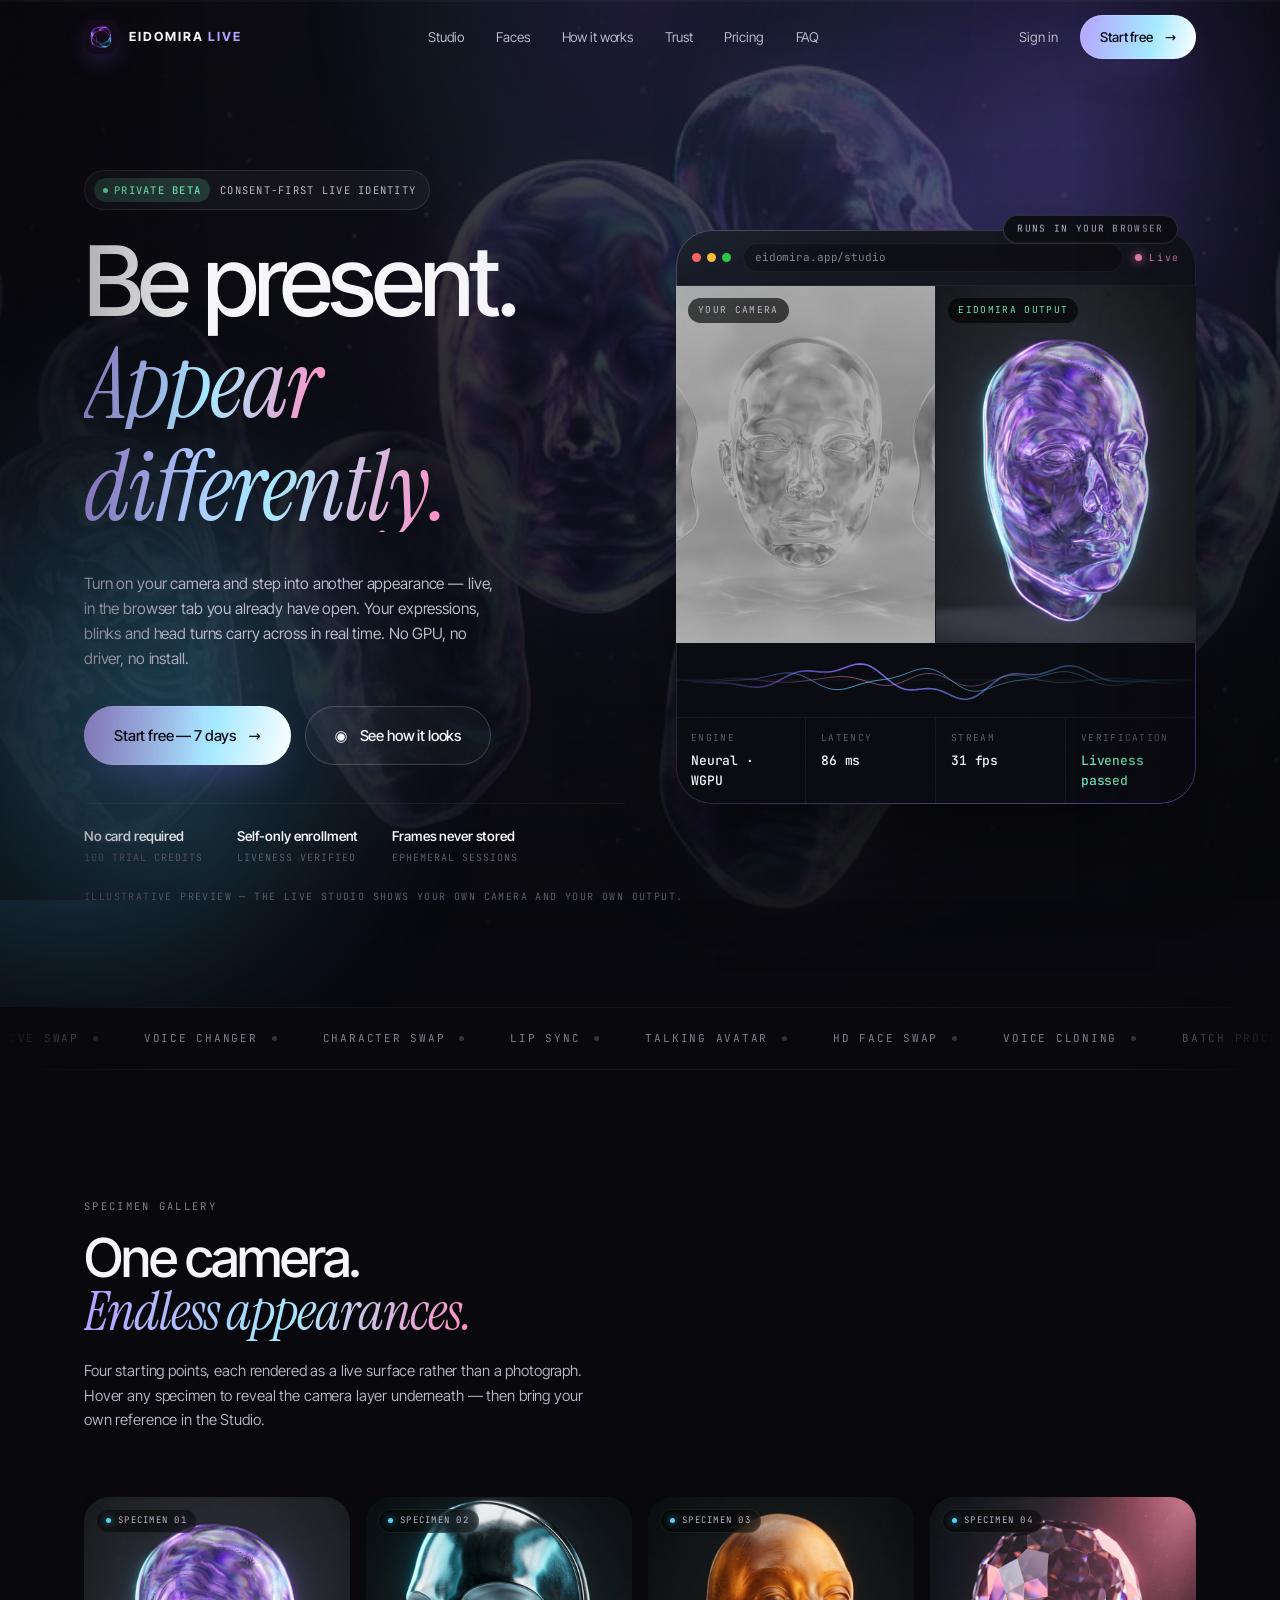
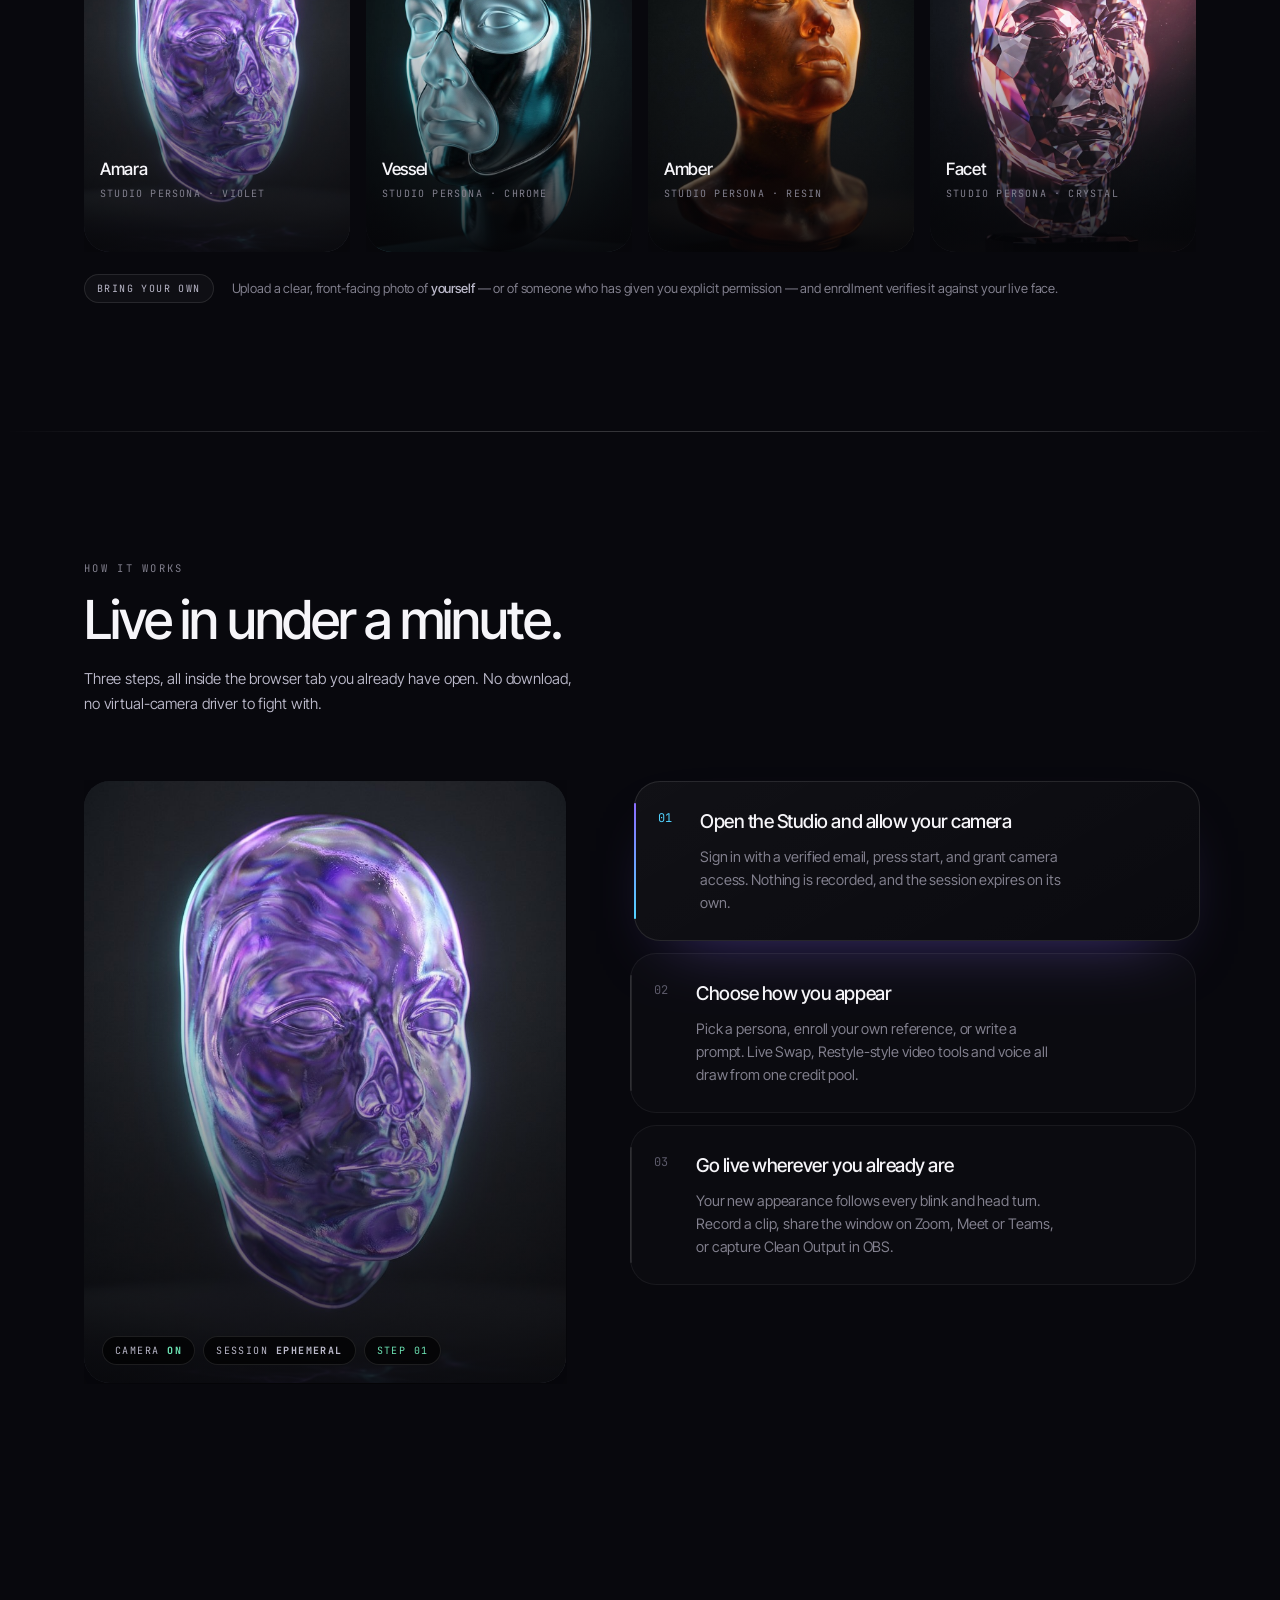
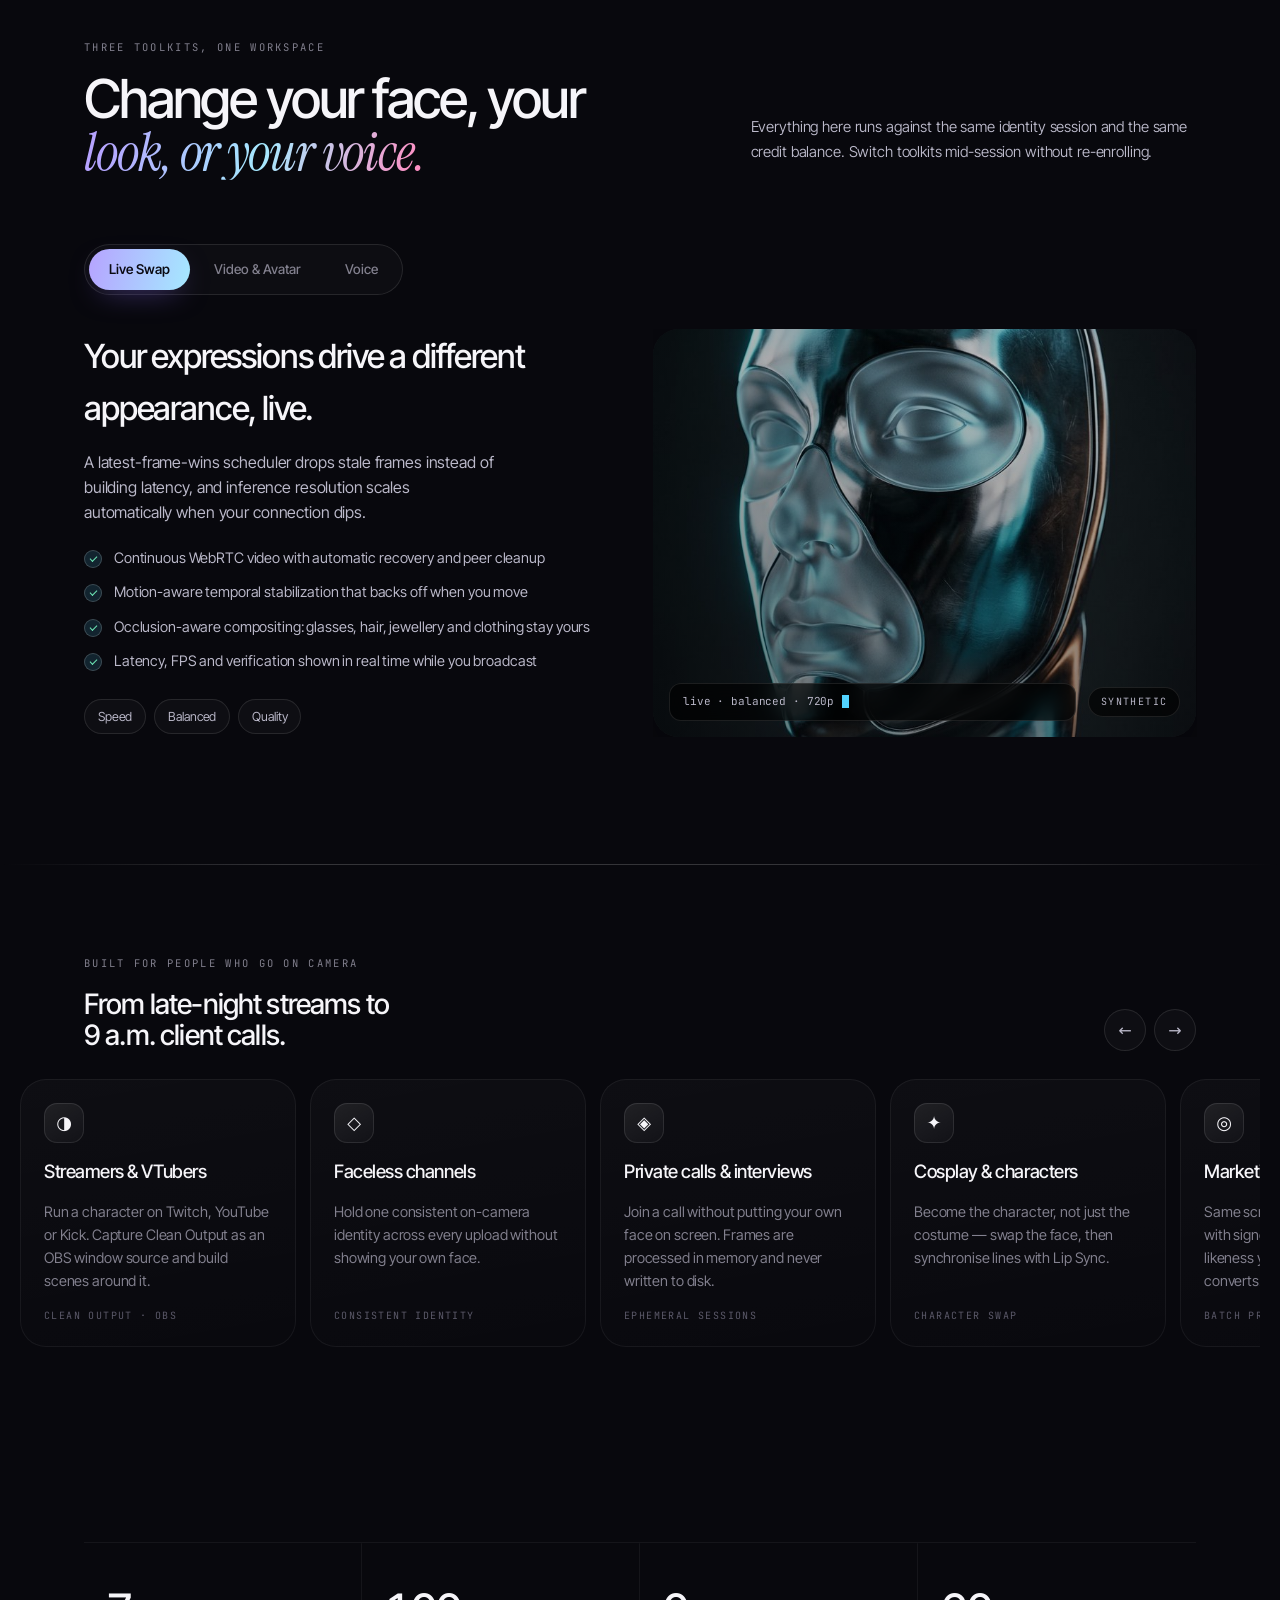
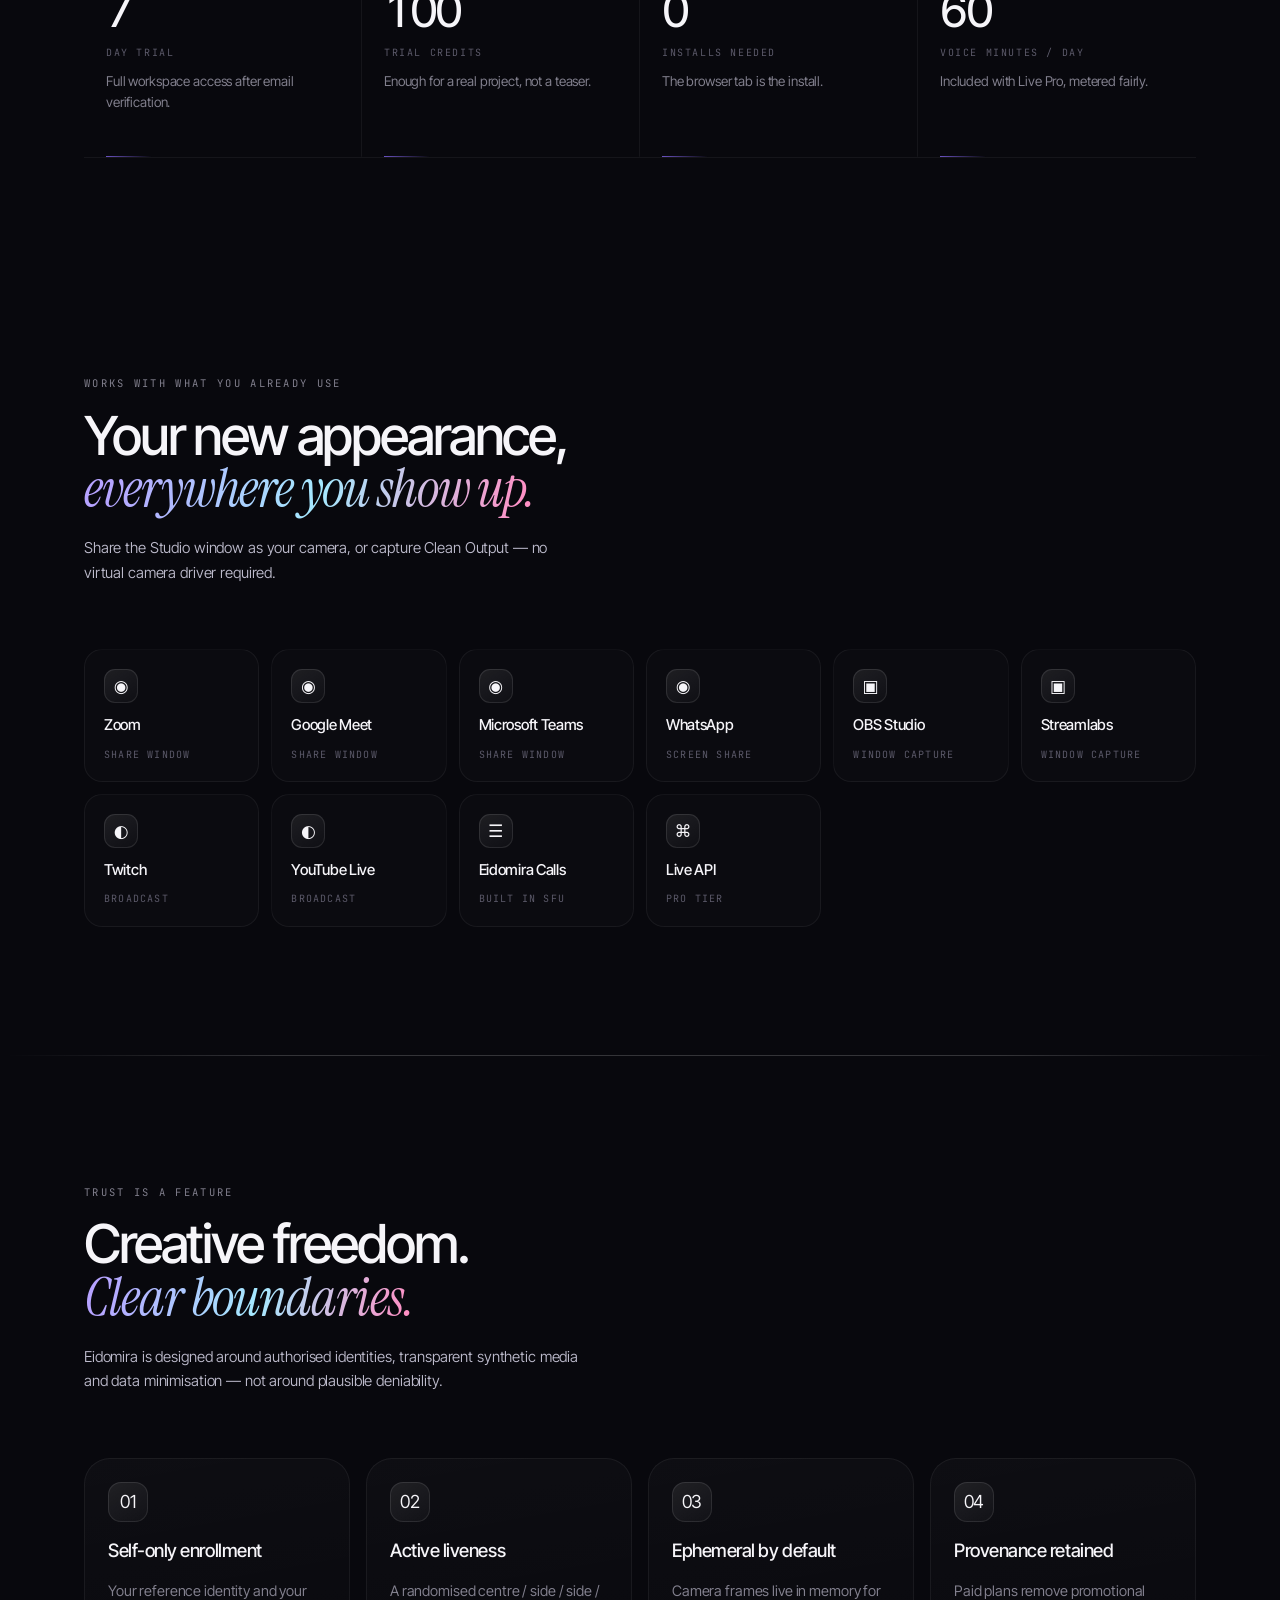
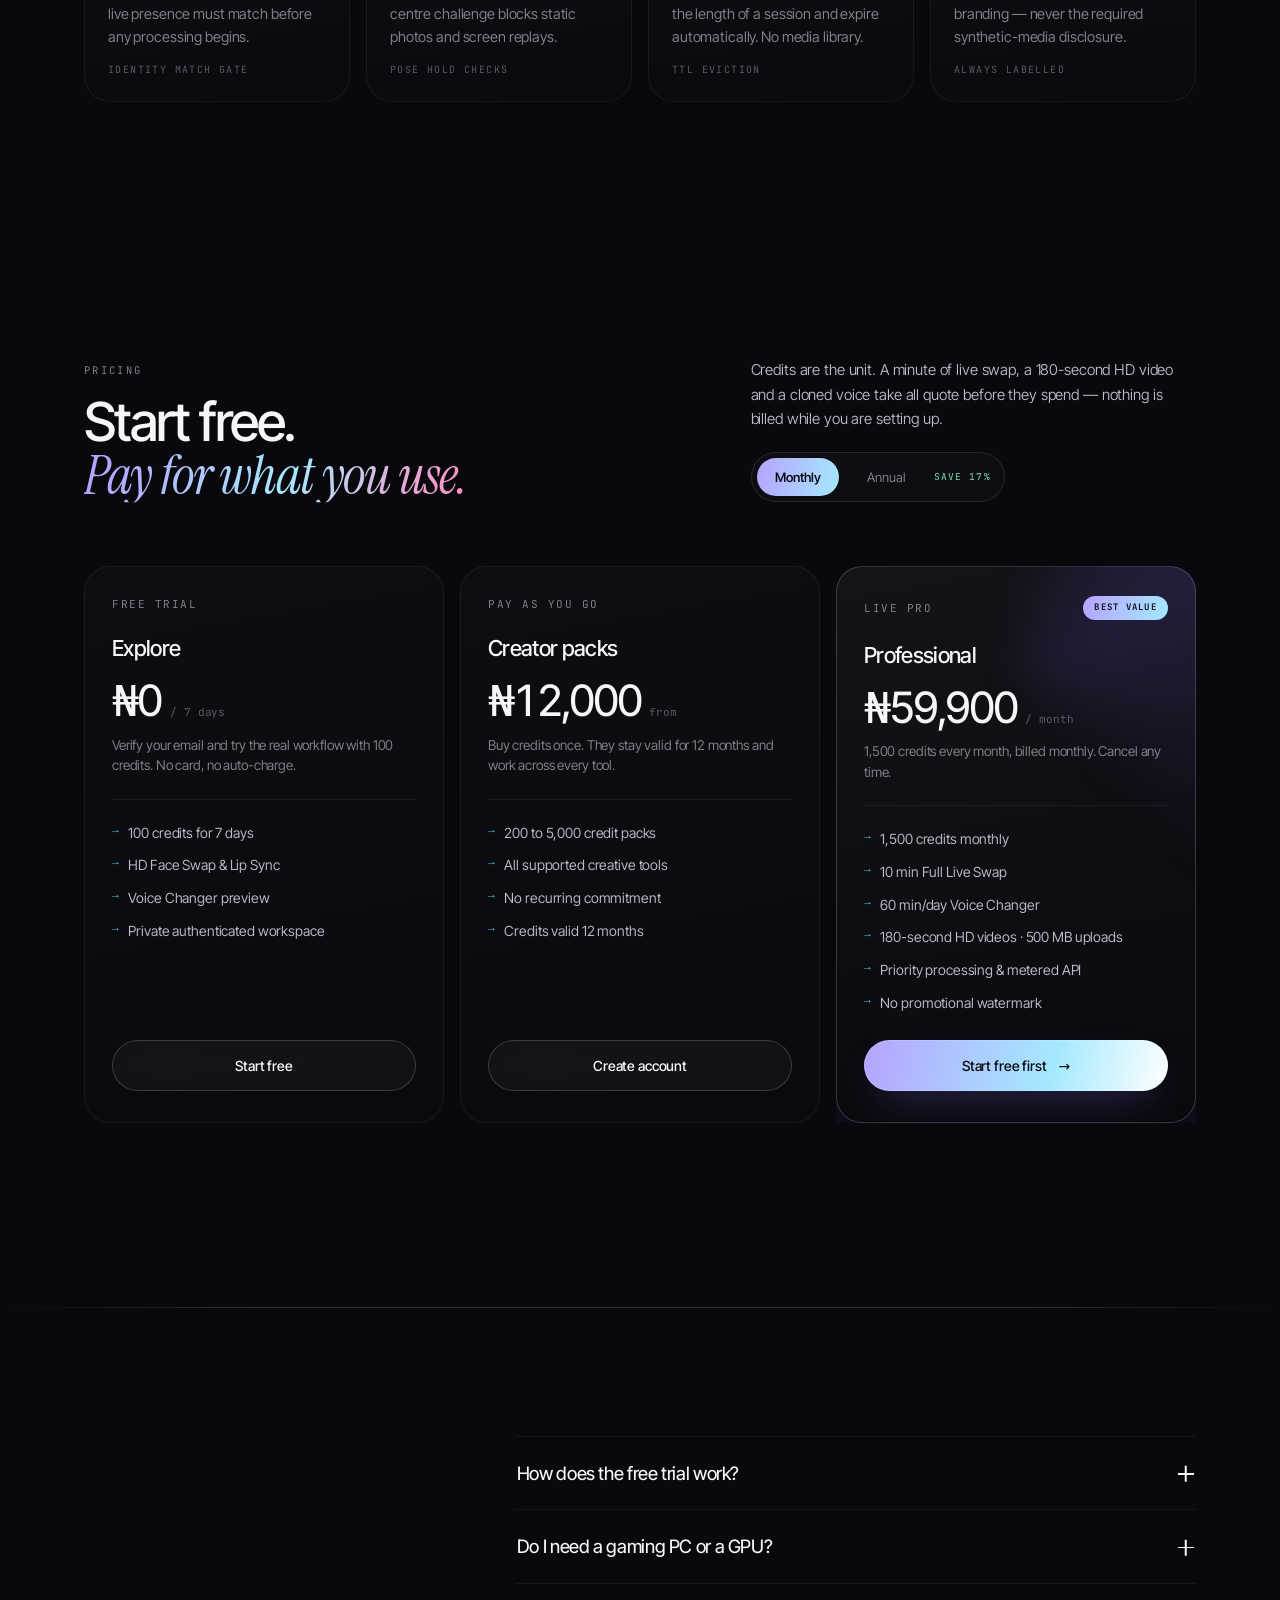
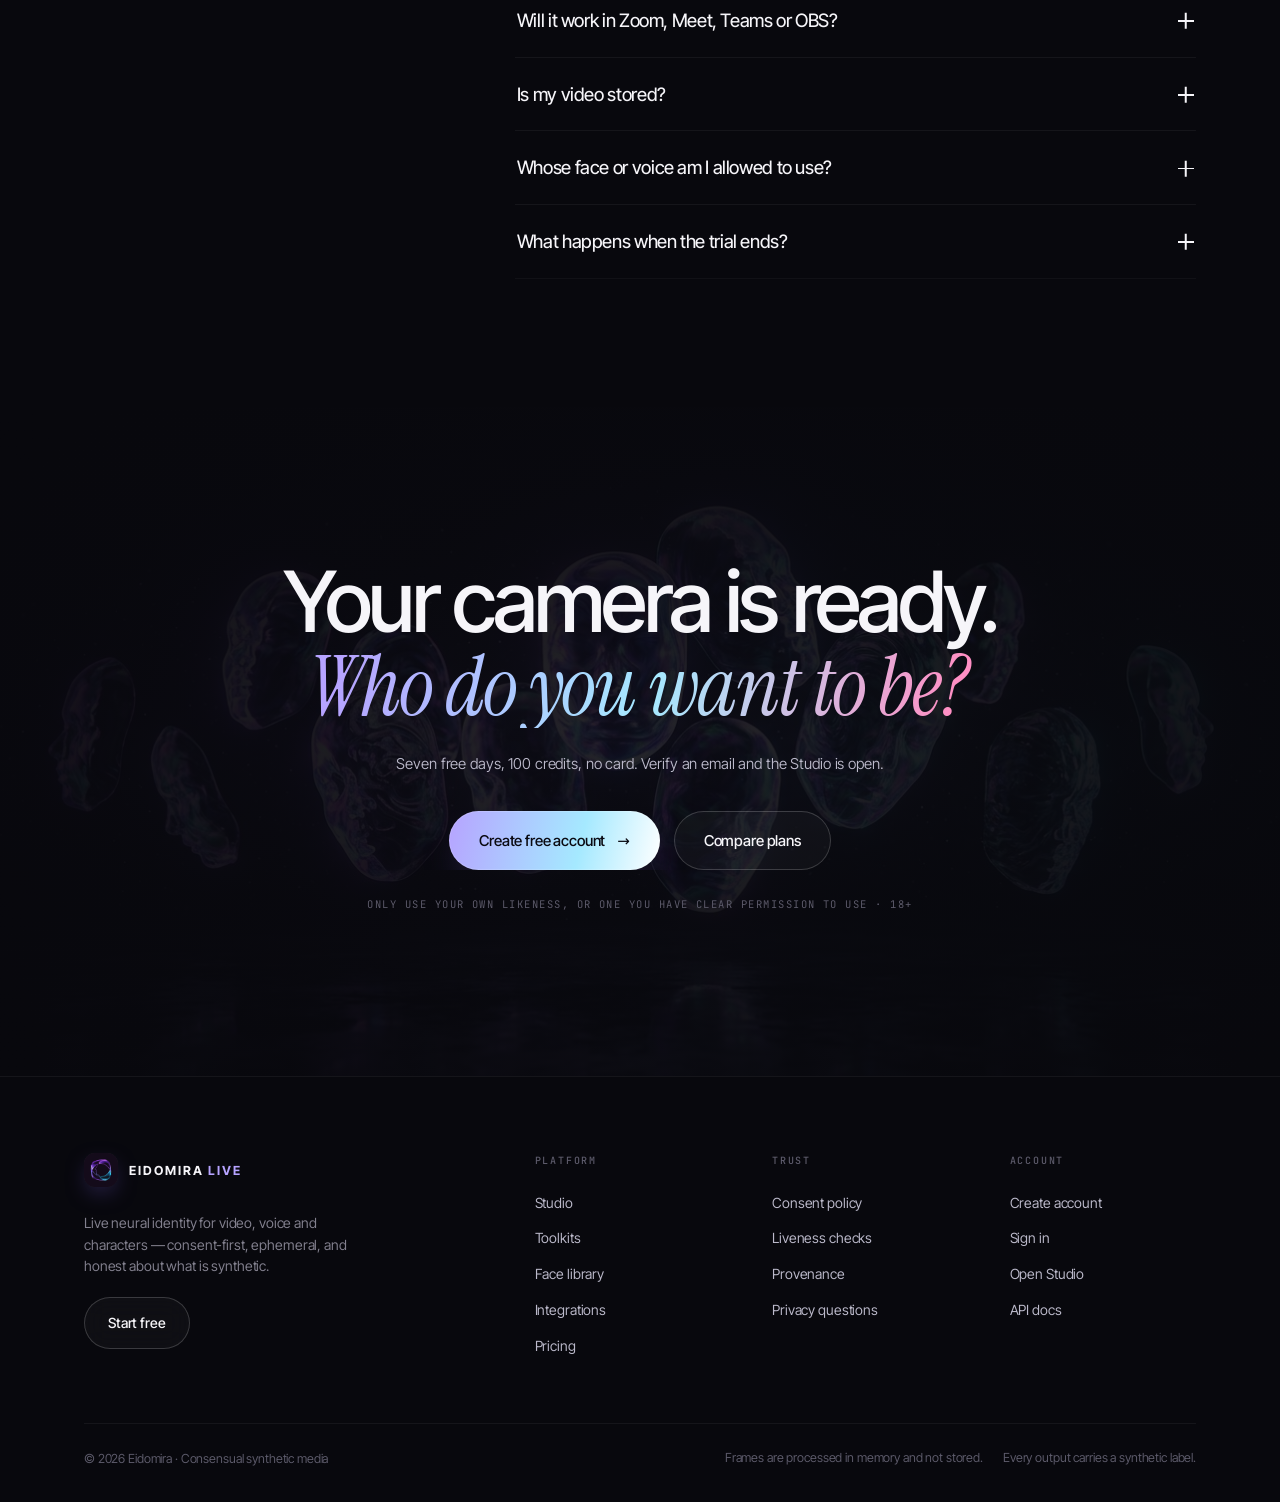
==== static/index.html @ 6139a8a2 "Rebuild the landing page with a real design system and motion The old landing page read as template-" ====
<!doctype html>
<html lang="en">
<head>
<meta charset="utf-8">
<meta name="viewport" content="width=device-width,initial-scale=1,viewport-fit=cover">
<title>Eidomira Live — Be present. Appear differently.</title>
<meta name="description" content="Consent-first live identity for video, voice and characters. Transform your camera feed in the browser, follow every expression, and go live on Zoom, Meet, Teams or OBS. No GPU, no install, no stored frames.">
<meta name="theme-color" content="#08080d">
<meta name="color-scheme" content="dark">
<link rel="icon" type="image/png" sizes="32x32" href="/static/favicon-32.png">
<link rel="apple-touch-icon" href="/static/apple-touch-icon.png">
<link rel="manifest" href="/static/manifest.webmanifest">

<meta property="og:type" content="website">
<meta property="og:title" content="Eidomira Live — Be present. Appear differently.">
<meta property="og:description" content="Live identity transformation in the browser tab you already have open. Consent-first, ephemeral, and built for real calls and streams.">
<meta property="og:image" content="/static/hero-dark.jpg">
<meta name="twitter:card" content="summary_large_image">

<link rel="preload" href="/static/fonts/inter-tight-latin-wght-normal.woff2" as="font" type="font/woff2" crossorigin>
<link rel="preload" href="/static/fonts/instrument-serif-latin-400-italic.woff2" as="font" type="font/woff2" crossorigin>
<link rel="stylesheet" href="/static/fonts.css">
<link rel="stylesheet" href="/static/landing.css">
<noscript><style>[data-reveal]{opacity:1!important;transform:none!important;filter:none!important;clip-path:none!important}</style></noscript>
</head>

<body class="lp">
<div class="progress-rail" aria-hidden="true"><i id="progressBar"></i></div>
<div class="fx-vignette" aria-hidden="true"></div>
<div class="fx-grain" aria-hidden="true"></div>
<div class="fx-spot" aria-hidden="true" id="spotlight"></div>

<a class="skip-link" href="#main">Skip to content</a>

<!-- ══ Navigation ══════════════════════════════════════════════════════════ -->
<header class="nav" id="nav">
  <div class="nav__inner">
    <a class="brand" href="#top" aria-label="Eidomira Live home">
      <img class="brand__mark" src="/static/icon-192.png" alt="" width="34" height="34">
      <span class="brand__word">Eidomira <b>Live</b></span>
    </a>
    <nav class="nav__links" aria-label="Sections">
      <a href="#studio">Studio</a>
      <a href="#gallery">Faces</a>
      <a href="#how">How it works</a>
      <a href="#trust">Trust</a>
      <a href="#pricing">Pricing</a>
      <a href="#faq">FAQ</a>
    </nav>
    <div class="nav__actions">
      <button class="nav__signin" id="loginBtn" type="button">Sign in</button>
      <button class="btn btn--primary" id="startBtn" type="button" data-magnet>
        Start free <span class="btn__arrow" aria-hidden="true">→</span>
      </button>
      <button class="burger" id="burger" type="button" aria-label="Menu" aria-expanded="false" aria-controls="drawer">
        <i></i><i></i>
      </button>
    </div>
  </div>
</header>

<div class="drawer" id="drawer">
  <a href="#studio">Studio <span>01</span></a>
  <a href="#gallery">Faces <span>02</span></a>
  <a href="#how">How it works <span>03</span></a>
  <a href="#modes">Tools <span>04</span></a>
  <a href="#trust">Trust <span>05</span></a>
  <a href="#pricing">Pricing <span>06</span></a>
  <a href="#faq">FAQ <span>07</span></a>
  <button class="btn btn--primary btn--block" id="drawerCta" type="button">Start free — no card</button>
</div>

<main id="main">
<span id="top"></span>

<!-- ══ Hero ════════════════════════════════════════════════════════════════ -->
<section class="hero" id="studio">
  <div class="hero__bg" id="heroBg" aria-hidden="true">
    <img src="/static/hero-dark.jpg" alt="" width="1536" height="640" fetchpriority="high">
  </div>
  <div class="hero__aura hero__aura--a" aria-hidden="true"></div>
  <div class="hero__aura hero__aura--b" aria-hidden="true"></div>

  <div class="shell hero__grid">
    <div class="hero__copy">
      <span class="hero__eyebrow"><b>Private beta</b> Consent-first live identity</span>

      <h1 class="hero__title">
        <span class="line">
          <span class="reveal-word"><span style="--i:0">Be</span></span>
          <span class="reveal-word"><span style="--i:1">present.</span></span>
        </span>
        <span class="line">
          <span class="reveal-word"><span class="serif" style="--i:2">Appear</span></span>
          <span class="reveal-word"><span class="serif" style="--i:3">differently.</span></span>
        </span>
      </h1>

      <p class="hero__lede">
        Turn on your camera and step into another appearance — live, in the browser tab
        you already have open. Your expressions, blinks and head turns carry across in
        real time. No GPU, no driver, no install.
      </p>

      <div class="btn-group hero__actions">
        <button class="btn btn--primary btn--lg" id="heroStart" type="button" data-magnet>
          Start free — 7 days <span class="btn__arrow" aria-hidden="true">→</span>
        </button>
        <a class="btn btn--ghost btn--lg" href="#gallery">
          <span aria-hidden="true">◉</span> See how it looks
        </a>
      </div>

      <div class="hero__meta">
        <div><b>No card required</b><span>100 trial credits</span></div>
        <div><b>Self-only enrollment</b><span>Liveness verified</span></div>
        <div><b>Frames never stored</b><span>Ephemeral sessions</span></div>
      </div>
    </div>

    <!-- Live monitor: an honest, styled illustration of the Studio -->
    <div class="monitor" id="monitor">
      <span class="monitor__badge">Runs in your browser</span>
      <div class="monitor__bar">
        <span class="dots" aria-hidden="true"><i></i><i></i><i></i></span>
        <span class="monitor__url">eidomira.app/studio</span>
        <span class="monitor__live">Live</span>
      </div>

      <div class="monitor__stage">
        <div class="pane pane--source">
          <span class="pane__label">Your camera</span>
          <img class="pane__img" src="/static/hero-identity.jpg"
               srcset="/static/hero-identity-800.jpg 800w, /static/hero-identity-1200.jpg 1200w, /static/hero-identity.jpg 1600w"
               sizes="(max-width: 1080px) 92vw, 42vw"
               alt="Abstract glass face representing your camera feed" width="1200" height="750" fetchpriority="high">
        </div>
        <div class="pane pane--out">
          <span class="pane__label pane__label--live">Eidomira output</span>
          <img class="pane__img" src="/static/persona-01.jpg" alt="Abstract iridescent glass mask representing transformed output" width="768" height="1024" fetchpriority="high">
          <span class="scanline" aria-hidden="true"></span>
        </div>
      </div>

      <canvas class="monitor__canvas" id="signal" width="900" height="148" aria-hidden="true"></canvas>

      <div class="monitor__telemetry">
        <div><span>Engine</span><b id="tEngine">Neural · WGPU</b></div>
        <div><span>Latency</span><b id="tLatency">— ms</b></div>
        <div><span>Stream</span><b id="tFps">— fps</b></div>
        <div><span>Verification</span><b id="tLiveness" class="ok">Liveness passed</b></div>
      </div>
    </div>
  </div>

  <div class="shell">
    <p class="hero__disclaimer">
      Illustrative preview — the live Studio shows your own camera and your own output.
    </p>
  </div>
</section>

<!-- ══ Capability marquee ══════════════════════════════════════════════════ -->
<div class="marquee marquee--sm" aria-label="Capabilities">
  <div class="marquee__track">
    <span class="marquee__item">Live Swap</span>
    <span class="marquee__item">Voice Changer</span>
    <span class="marquee__item">Character Swap</span>
    <span class="marquee__item">Lip Sync</span>
    <span class="marquee__item">Talking Avatar</span>
    <span class="marquee__item">HD Face Swap</span>
    <span class="marquee__item">Voice Cloning</span>
    <span class="marquee__item">Batch Processing</span>
    <span class="marquee__item" aria-hidden="true">Live Swap</span>
    <span class="marquee__item" aria-hidden="true">Voice Changer</span>
    <span class="marquee__item" aria-hidden="true">Character Swap</span>
    <span class="marquee__item" aria-hidden="true">Lip Sync</span>
    <span class="marquee__item" aria-hidden="true">Talking Avatar</span>
    <span class="marquee__item" aria-hidden="true">HD Face Swap</span>
    <span class="marquee__item" aria-hidden="true">Voice Cloning</span>
    <span class="marquee__item" aria-hidden="true">Batch Processing</span>
  </div>
</div>

<!-- ══ Gallery ═════════════════════════════════════════════════════════════ -->
<section class="section" id="gallery">
  <div class="shell">
    <div class="section-head" data-reveal>
      <p class="kicker">Specimen gallery</p>
      <h2 class="h-lg">One camera.<br><span class="serif">Endless appearances.</span></h2>
      <p class="lede">
        Four starting points, each rendered as a live surface rather than a photograph.
        Hover any specimen to reveal the camera layer underneath — then bring your own
        reference in the Studio.
      </p>
    </div>

    <div class="gallery">
      <article class="spec" data-reveal="scale" data-tilt data-tilt-strength="6" style="--d:0ms">
        <div class="spec__frame">
          <img class="spec__img spec__img--alt" src="/static/persona-01.jpg" alt="" aria-hidden="true" loading="lazy">
          <img class="spec__img" src="/static/persona-01.jpg" alt="Violet iridescent glass mask specimen" loading="lazy">
          <span class="spec__grain" aria-hidden="true"></span>
          <span class="spec__shine" aria-hidden="true"></span>
        </div>
        <span class="spec__tag"><i></i>Specimen 01</span>
        <div class="spec__foot">
          <div class="spec__name">Amara</div>
          <div class="spec__role">Studio persona · violet</div>
          <span class="spec__cta">Try in Studio <span aria-hidden="true">→</span></span>
        </div>
      </article>

      <article class="spec" data-reveal="scale" data-tilt data-tilt-strength="6" style="--d:90ms">
        <div class="spec__frame">
          <img class="spec__img spec__img--alt" src="/static/persona-02.jpg" alt="" aria-hidden="true" loading="lazy">
          <img class="spec__img" src="/static/persona-02.jpg" alt="Chrome and frosted glass mask specimen" loading="lazy">
          <span class="spec__grain" aria-hidden="true"></span>
          <span class="spec__shine" aria-hidden="true"></span>
        </div>
        <span class="spec__tag"><i></i>Specimen 02</span>
        <div class="spec__foot">
          <div class="spec__name">Vessel</div>
          <div class="spec__role">Studio persona · chrome</div>
          <span class="spec__cta">Try in Studio <span aria-hidden="true">→</span></span>
        </div>
      </article>

      <article class="spec" data-reveal="scale" data-tilt data-tilt-strength="6" style="--d:180ms">
        <div class="spec__frame">
          <img class="spec__img spec__img--alt" src="/static/persona-03.jpg" alt="" aria-hidden="true" loading="lazy">
          <img class="spec__img" src="/static/persona-03.jpg" alt="Amber resin mask specimen" loading="lazy">
          <span class="spec__grain" aria-hidden="true"></span>
          <span class="spec__shine" aria-hidden="true"></span>
        </div>
        <span class="spec__tag"><i></i>Specimen 03</span>
        <div class="spec__foot">
          <div class="spec__name">Amber</div>
          <div class="spec__role">Studio persona · resin</div>
          <span class="spec__cta">Try in Studio <span aria-hidden="true">→</span></span>
        </div>
      </article>

      <article class="spec" data-reveal="scale" data-tilt data-tilt-strength="6" style="--d:270ms">
        <div class="spec__frame">
          <img class="spec__img spec__img--alt" src="/static/persona-04.jpg" alt="" aria-hidden="true" loading="lazy">
          <img class="spec__img" src="/static/persona-04.jpg" alt="Faceted crystal mask specimen" loading="lazy">
          <span class="spec__grain" aria-hidden="true"></span>
          <span class="spec__shine" aria-hidden="true"></span>
        </div>
        <span class="spec__tag"><i></i>Specimen 04</span>
        <div class="spec__foot">
          <div class="spec__name">Facet</div>
          <div class="spec__role">Studio persona · crystal</div>
          <span class="spec__cta">Try in Studio <span aria-hidden="true">→</span></span>
        </div>
      </article>
    </div>

    <div class="gallery__note" data-reveal style="--d:120ms">
      <span class="pill">Bring your own</span>
      <p style="margin:0">
        Upload a clear, front-facing photo of <b>yourself</b> — or of someone who has given
        you explicit permission — and enrollment verifies it against your live face.
      </p>
    </div>
  </div>
</section>

<hr class="rule">

<!-- ══ How it works ════════════════════════════════════════════════════════ -->
<section class="section" id="how">
  <div class="shell">
    <div class="section-head" data-reveal>
      <p class="kicker">How it works</p>
      <h2 class="h-lg">Live in under a minute.</h2>
      <p class="lede">Three steps, all inside the browser tab you already have open. No download, no virtual-camera driver to fight with.</p>
    </div>

    <div class="steps" data-steps>
      <div class="steps__visual" data-reveal="left">
        <div class="steps__screen">
          <div class="steps__slide is-active"><img src="/static/persona-01.jpg" alt="" loading="lazy"></div>
          <div class="steps__slide"><img src="/static/persona-03.jpg" alt="" loading="lazy"></div>
          <div class="steps__slide"><img src="/static/persona-04.jpg" alt="" loading="lazy"></div>
          <div class="steps__hud">
            <span class="pill">Camera <b style="color:var(--mint)">on</b></span>
            <span class="pill">Session <b>ephemeral</b></span>
            <span class="pill pill--on" id="stepsHud">Step 01</span>
          </div>
        </div>
      </div>

      <div class="steps__list">
        <article class="step is-active" data-step="0">
          <span class="step__bar" aria-hidden="true"><i></i></span>
          <span class="step__no">01</span>
          <h3>Open the Studio and allow your camera</h3>
          <p>Sign in with a verified email, press start, and grant camera access. Nothing is recorded, and the session expires on its own.</p>
        </article>
        <article class="step" data-step="1">
          <span class="step__bar" aria-hidden="true"><i></i></span>
          <span class="step__no">02</span>
          <h3>Choose how you appear</h3>
          <p>Pick a persona, enroll your own reference, or write a prompt. Live Swap, Restyle-style video tools and voice all draw from one credit pool.</p>
        </article>
        <article class="step" data-step="2">
          <span class="step__bar" aria-hidden="true"><i></i></span>
          <span class="step__no">03</span>
          <h3>Go live wherever you already are</h3>
          <p>Your new appearance follows every blink and head turn. Record a clip, share the window on Zoom, Meet or Teams, or capture Clean Output in OBS.</p>
        </article>
      </div>
    </div>
  </div>
</section>

<!-- ══ Modes ═══════════════════════════════════════════════════════════════ -->
<section class="section" id="modes">
  <div class="shell">
    <div class="section-head--split section-head" data-reveal>
      <div>
        <p class="kicker">Three toolkits, one workspace</p>
        <h2 class="h-lg">Change your face, your<br><span class="serif">look, or your voice.</span></h2>
      </div>
      <p class="lede">
        Everything here runs against the same identity session and the same credit balance.
        Switch toolkits mid-session without re-enrolling.
      </p>
    </div>

    <div class="tabs" role="tablist" aria-label="Toolkits">
      <span class="tabs__ind" id="tabsInd" aria-hidden="true"></span>
      <button role="tab" id="tab-live" aria-selected="true" aria-controls="panel-live" type="button">Live Swap</button>
      <button role="tab" id="tab-video" aria-selected="false" aria-controls="panel-video" type="button">Video &amp; Avatar</button>
      <button role="tab" id="tab-voice" aria-selected="false" aria-controls="panel-voice" type="button">Voice</button>
    </div>

    <div class="modes__panel is-active" id="panel-live" role="tabpanel" aria-labelledby="tab-live">
      <div class="modes__copy">
        <h3>Your expressions drive a different appearance, live.</h3>
        <p>
          A latest-frame-wins scheduler drops stale frames instead of building latency,
          and inference resolution scales automatically when your connection dips.
        </p>
        <ul class="checklist">
          <li>Continuous WebRTC video with automatic recovery and peer cleanup</li>
          <li>Motion-aware temporal stabilization that backs off when you move</li>
          <li>Occlusion-aware compositing: glasses, hair, jewellery and clothing stay yours</li>
          <li>Latency, FPS and verification shown in real time while you broadcast</li>
        </ul>
        <div class="presets">
          <span class="preset">Speed</span>
          <span class="preset">Balanced</span>
          <span class="preset">Quality</span>
        </div>
      </div>
      <div class="modes__art" data-reveal="right" data-tilt data-tilt-strength="4">
        <img src="/static/persona-02.jpg" alt="Chrome mask specimen representing live swap output" loading="lazy">
        <div class="modes__hud">
          <span class="prompt-box">live · balanced · 720p</span>
          <span class="pill" style="background:#000000a6">Synthetic</span>
        </div>
      </div>
    </div>

    <div class="modes__panel" id="panel-video" role="tabpanel" aria-labelledby="tab-video">
      <div class="modes__copy">
        <h3>Studio-grade results, rendered after the fact.</h3>
        <p>
          For anything that doesn't need to be live: swap a face, adopt a character,
          synchronise lips to a track, or generate a realistic talking avatar.
        </p>
        <ul class="checklist">
          <li>HD Face Swap and Character Swap up to 180 seconds per job</li>
          <li>Lip Sync and realistic Talking Avatar from a script or an audio take</li>
          <li>Batch processing with 500&nbsp;MB uploads and HD output</li>
          <li>Browser-local recording — clips are produced on your device, not uploaded</li>
        </ul>
        <div class="presets">
          <span class="preset">Portrait</span>
          <span class="preset">Character</span>
          <span class="preset">Cinematic</span>
          <span class="preset">Studio</span>
        </div>
      </div>
      <div class="modes__art" data-reveal="right" data-tilt data-tilt-strength="4">
        <img src="/static/persona-03.jpg" alt="Amber resin mask specimen representing video tools" loading="lazy">
        <div class="modes__hud">
          <span class="prompt-box">render · 180s · HD</span>
          <span class="pill" style="background:#000000a6">Batch ready</span>
        </div>
      </div>
    </div>

    <div class="modes__panel" id="panel-voice" role="tabpanel" aria-labelledby="tab-voice">
      <div class="modes__copy">
        <h3>Change your voice without changing your words.</h3>
        <p>
          A live changer for calls and streams, plus authorised cloning when you need a
          consistent voice across a series. Microphone audio never passes through inference
          when it is being used raw.
        </p>
        <ul class="checklist">
          <li>Real-time Voice Changer with a daily allowance on Pro</li>
          <li>Voice Cloner profiles built from audio you own or are licensed to use</li>
          <li>Cloned speech metered per minute, never bundled into video credits</li>
          <li>Microphone captured directly to recordings when you enable it</li>
        </ul>
        <div class="presets">
          <span class="preset">Natural</span>
          <span class="preset">Warm</span>
          <span class="preset">Character</span>
          <span class="preset">Broadcast</span>
        </div>
      </div>
      <div class="modes__art" data-reveal="right" data-tilt data-tilt-strength="4">
        <img src="/static/persona-04.jpg" alt="Crystal mask specimen representing voice tools" loading="lazy">
        <div class="modes__hud">
          <span class="prompt-box">voice · live changer</span>
          <span class="pill" style="background:#000000a6">Consent logged</span>
        </div>
      </div>
    </div>
  </div>
</section>

<hr class="rule">

<!-- ══ Use cases ═══════════════════════════════════════════════════════════ -->
<section class="section section--tight">
  <div class="shell">
    <div class="rail__head" data-reveal>
      <div>
        <p class="kicker">Built for people who go on camera</p>
        <h2 class="h-md">From late-night streams to<br>9 a.m. client calls.</h2>
      </div>
      <div class="rail__nav">
        <button id="railPrev" type="button" aria-label="Previous use cases">←</button>
        <button id="railNext" type="button" aria-label="Next use cases">→</button>
      </div>
    </div>
  </div>

  <div class="shell">
    <div class="rail" id="rail" tabindex="0" aria-label="Use cases">
      <article class="usecase">
        <span class="usecase__icon" aria-hidden="true">◑</span>
        <h3>Streamers &amp; VTubers</h3>
        <p>Run a character on Twitch, YouTube or Kick. Capture Clean Output as an OBS window source and build scenes around it.</p>
        <span class="usecase__tag">Clean output · OBS</span>
      </article>
      <article class="usecase">
        <span class="usecase__icon" aria-hidden="true">◇</span>
        <h3>Faceless channels</h3>
        <p>Hold one consistent on-camera identity across every upload without showing your own face.</p>
        <span class="usecase__tag">Consistent identity</span>
      </article>
      <article class="usecase">
        <span class="usecase__icon" aria-hidden="true">◈</span>
        <h3>Private calls &amp; interviews</h3>
        <p>Join a call without putting your own face on screen. Frames are processed in memory and never written to disk.</p>
        <span class="usecase__tag">Ephemeral sessions</span>
      </article>
      <article class="usecase">
        <span class="usecase__icon" aria-hidden="true">✦</span>
        <h3>Cosplay &amp; characters</h3>
        <p>Become the character, not just the costume — swap the face, then synchronise lines with Lip Sync.</p>
        <span class="usecase__tag">Character swap</span>
      </article>
      <article class="usecase">
        <span class="usecase__icon" aria-hidden="true">◎</span>
        <h3>Marketing &amp; A/B tests</h3>
        <p>Same script, different presenters — with signed consent for every likeness you use. Find the cut that converts.</p>
        <span class="usecase__tag">Batch processing</span>
      </article>
      <article class="usecase">
        <span class="usecase__icon" aria-hidden="true">◐</span>
        <h3>Localisation &amp; co-hosts</h3>
        <p>Authorised voice profiles let one presenter carry several languages or a second host in the room.</p>
        <span class="usecase__tag">Voice cloner</span>
      </article>
    </div>
  </div>
</section>

<!-- ══ Stats ═══════════════════════════════════════════════════════════════ -->
<section class="section section--tight">
  <div class="shell">
    <div class="stats">
      <div class="stat" data-reveal><b data-count="7">0</b><span>Day trial</span><p>Full workspace access after email verification.</p></div>
      <div class="stat" data-reveal style="--d:80ms"><b data-count="100">0</b><span>Trial credits</span><p>Enough for a real project, not a teaser.</p></div>
      <div class="stat" data-reveal style="--d:160ms"><b data-count="0">0</b><span>Installs needed</span><p>The browser tab is the install.</p></div>
      <div class="stat" data-reveal style="--d:240ms"><b data-count="60">0</b><span>Voice minutes / day</span><p>Included with Live Pro, metered fairly.</p></div>
    </div>
  </div>
</section>

<!-- ══ Integrations ════════════════════════════════════════════════════════ -->
<section class="section" id="integrations">
  <div class="shell">
    <div class="section-head" data-reveal>
      <p class="kicker">Works with what you already use</p>
      <h2 class="h-lg">Your new appearance,<br><span class="serif">everywhere you show up.</span></h2>
      <p class="lede">Share the Studio window as your camera, or capture Clean Output — no virtual camera driver required.</p>
    </div>
    <div class="integrations">
      <div class="integration" data-reveal style="--d:0ms"><i aria-hidden="true">◉</i><b>Zoom</b><span>Share window</span></div>
      <div class="integration" data-reveal style="--d:60ms"><i aria-hidden="true">◉</i><b>Google Meet</b><span>Share window</span></div>
      <div class="integration" data-reveal style="--d:120ms"><i aria-hidden="true">◉</i><b>Microsoft Teams</b><span>Share window</span></div>
      <div class="integration" data-reveal style="--d:180ms"><i aria-hidden="true">◉</i><b>WhatsApp</b><span>Screen share</span></div>
      <div class="integration" data-reveal style="--d:0ms"><i aria-hidden="true">▣</i><b>OBS Studio</b><span>Window capture</span></div>
      <div class="integration" data-reveal style="--d:60ms"><i aria-hidden="true">▣</i><b>Streamlabs</b><span>Window capture</span></div>
      <div class="integration" data-reveal style="--d:120ms"><i aria-hidden="true">◐</i><b>Twitch</b><span>Broadcast</span></div>
      <div class="integration" data-reveal style="--d:180ms"><i aria-hidden="true">◐</i><b>YouTube Live</b><span>Broadcast</span></div>
      <div class="integration" data-reveal style="--d:0ms"><i aria-hidden="true">☰</i><b>Eidomira Calls</b><span>Built in SFU</span></div>
      <div class="integration" data-reveal style="--d:60ms"><i aria-hidden="true">⌘</i><b>Live API</b><span>Pro tier</span></div>
    </div>
  </div>
</section>

<hr class="rule">

<!-- ══ Trust ═══════════════════════════════════════════════════════════════ -->
<section class="section" id="trust">
  <div class="shell">
    <div class="section-head" data-reveal>
      <p class="kicker">Trust is a feature</p>
      <h2 class="h-lg">Creative freedom.<br><span class="serif">Clear boundaries.</span></h2>
      <p class="lede">Eidomira is designed around authorised identities, transparent synthetic media and data minimisation — not around plausible deniability.</p>
    </div>

    <div class="gallery" style="grid-template-columns:repeat(auto-fit,minmax(240px,1fr))">
      <article class="usecase" data-reveal style="--d:0ms;min-height:0">
        <span class="usecase__icon" aria-hidden="true">01</span>
        <h3>Self-only enrollment</h3>
        <p>Your reference identity and your live presence must match before any processing begins.</p>
        <span class="usecase__tag">Identity match gate</span>
      </article>
      <article class="usecase" data-reveal style="--d:80ms;min-height:0">
        <span class="usecase__icon" aria-hidden="true">02</span>
        <h3>Active liveness</h3>
        <p>A randomised centre / side / side / centre challenge blocks static photos and screen replays.</p>
        <span class="usecase__tag">Pose hold checks</span>
      </article>
      <article class="usecase" data-reveal style="--d:160ms;min-height:0">
        <span class="usecase__icon" aria-hidden="true">03</span>
        <h3>Ephemeral by default</h3>
        <p>Camera frames live in memory for the length of a session and expire automatically. No media library.</p>
        <span class="usecase__tag">TTL eviction</span>
      </article>
      <article class="usecase" data-reveal style="--d:240ms;min-height:0">
        <span class="usecase__icon" aria-hidden="true">04</span>
        <h3>Provenance retained</h3>
        <p>Paid plans remove promotional branding — never the required synthetic-media disclosure.</p>
        <span class="usecase__tag">Always labelled</span>
      </article>
    </div>
  </div>
</section>

<!-- ══ Pricing ═════════════════════════════════════════════════════════════ -->
<section class="section" id="pricing">
  <div class="shell">
    <div class="section-head--split section-head" data-reveal>
      <div>
        <p class="kicker">Pricing</p>
        <h2 class="h-lg">Start free.<br><span class="serif">Pay for what you use.</span></h2>
      </div>
      <div>
        <p class="lede" style="margin-bottom:20px">
          Credits are the unit. A minute of live swap, a 180-second HD video and a cloned
          voice take all quote before they spend — nothing is billed while you are setting up.
        </p>
        <div class="switch" role="group" aria-label="Billing period">
          <button type="button" id="billMonthly" aria-pressed="true">Monthly</button>
          <button type="button" id="billAnnual" aria-pressed="false">Annual</button>
          <em>Save 17%</em>
        </div>
      </div>
    </div>

    <div class="plans">
      <article class="plan" data-reveal style="--d:0ms">
        <div class="plan__head"><span class="mono muted">Free trial</span></div>
        <h3>Explore</h3>
        <div class="plan__price"><b>₦0</b><span>/ 7 days</span></div>
        <p class="plan__sub">Verify your email and try the real workflow with 100 credits. No card, no auto-charge.</p>
        <ul class="plan__list">
          <li>100 credits for 7 days</li>
          <li>HD Face Swap &amp; Lip Sync</li>
          <li>Voice Changer preview</li>
          <li>Private authenticated workspace</li>
        </ul>
        <button class="btn btn--ghost btn--block priceSignup" type="button">Start free</button>
      </article>

      <article class="plan" data-reveal style="--d:100ms">
        <div class="plan__head"><span class="mono muted">Pay as you go</span></div>
        <h3>Creator packs</h3>
        <div class="plan__price"><b>₦12,000</b><span>from</span></div>
        <p class="plan__sub">Buy credits once. They stay valid for 12 months and work across every tool.</p>
        <ul class="plan__list">
          <li>200 to 5,000 credit packs</li>
          <li>All supported creative tools</li>
          <li>No recurring commitment</li>
          <li>Credits valid 12 months</li>
        </ul>
        <button class="btn btn--ghost btn--block priceSignup" type="button">Create account</button>
      </article>

      <article class="plan plan--featured" data-reveal style="--d:200ms">
        <div class="plan__head">
          <span class="mono muted">Live Pro</span>
          <span class="plan__badge">Best value</span>
        </div>
        <h3>Professional</h3>
        <div class="plan__price">
          <b id="proPrice">₦59,900</b>
          <span id="proPeriod">/ month</span>
        </div>
        <p class="plan__sub" id="proNote">1,500 credits every month, billed monthly. Cancel any time.</p>
        <ul class="plan__list">
          <li>1,500 credits monthly</li>
          <li>10 min Full Live Swap</li>
          <li>60 min/day Voice Changer</li>
          <li>180-second HD videos · 500 MB uploads</li>
          <li>Priority processing &amp; metered API</li>
          <li>No promotional watermark</li>
        </ul>
        <button class="btn btn--primary btn--block priceSignup" type="button">Start free first <span class="btn__arrow" aria-hidden="true">→</span></button>
      </article>
    </div>

    <div class="pricing__foot" data-reveal>
      <span class="pill">Card or Paystack</span>
      <span class="pill">USD or NGN</span>
      <span class="pill">Cancel anytime</span>
      <p style="margin:0">
        Paid plans remove promotional branding. Synthetic-media provenance and required
        disclosures remain on every output.
      </p>
    </div>
  </div>
</section>

<hr class="rule">

<!-- ══ FAQ ═════════════════════════════════════════════════════════════════ -->
<section class="section" id="faq">
  <div class="shell faq">
    <div data-reveal="left">
      <p class="kicker">Good questions</p>
      <h2 class="h-lg">Before you<br>press start.</h2>
      <p class="lede" style="margin-top:20px">
        Something we haven't answered? Write to us and a person replies —
        usually the same person who built it.
      </p>
      <div class="btn-group" style="margin-top:24px">
        <button class="btn btn--ghost" id="faqStart" type="button">Create free account</button>
      </div>
    </div>

    <div class="faq__list" data-reveal="right">
      <div class="qa">
        <button class="qa__q" type="button" aria-expanded="false">How does the free trial work?
          <span class="qa__sign" aria-hidden="true"></span>
        </button>
        <div class="qa__a"><div>Verify your email and the workspace unlocks for 7 days with 100 credits — no card, and nothing charges automatically when the trial ends. The trial covers HD Face Swap, Lip Sync and the tools that don't require full live inference. Live Swap, Character Swap, Talking Avatar, Voice Cloning and API access unlock on Live Pro.</div></div>
      </div>
      <div class="qa">
        <button class="qa__q" type="button" aria-expanded="false">Do I need a gaming PC or a GPU?
          <span class="qa__sign" aria-hidden="true"></span>
        </button>
        <div class="qa__a"><div>No. Inference runs on our engines, not on your machine — your laptop or phone uploads camera frames over WebRTC and receives processed frames back. Inference resolution scales automatically when your connection dips, so a normal home connection is enough. Even, front-facing light makes the biggest difference to quality.</div></div>
      </div>
      <div class="qa">
        <button class="qa__q" type="button" aria-expanded="false">Will it work in Zoom, Meet, Teams or OBS?
          <span class="qa__sign" aria-hidden="true"></span>
        </button>
        <div class="qa__a"><div>Yes, by sharing the Studio. In Zoom, Meet or Teams, share the Studio window or your screen. In OBS or Streamlabs, open Clean Output and add it as a Window Capture source — the synthetic label stays embedded. You can also call inside Eidomira itself using the built-in rooms.</div></div>
      </div>
      <div class="qa">
        <button class="qa__q" type="button" aria-expanded="false">Is my video stored?
          <span class="qa__sign" aria-hidden="true"></span>
        </button>
        <div class="qa__a"><div>Your camera frames are processed in memory to produce the output and are not written to disk. Identity sessions expire on a timer, and enrolment references are held only for the life of a session. Clips you record stay in your browser until you download or discard them.</div></div>
      </div>
      <div class="qa">
        <button class="qa__q" type="button" aria-expanded="false">Whose face or voice am I allowed to use?
          <span class="qa__sign" aria-hidden="true"></span>
        </button>
        <div class="qa__a"><div>Your own, or a likeness you have explicit, documented permission to use. The default product policy is self-only enrolment: a liveness challenge and an identity match gate must pass before processing. Impersonating real people, deceiving viewers or creating non-consensual content is prohibited and accounts that do it are suspended. You must be 18 or older.</div></div>
      </div>
      <div class="qa">
        <button class="qa__q" type="button" aria-expanded="false">What happens when the trial ends?
          <span class="qa__sign" aria-hidden="true"></span>
        </button>
        <div class="qa__a"><div>Nothing charges. Your account and workspace remain, and you can buy a Creator Pack or move to Live Pro to keep creating. Consumed credits are itemised in your ledger, so what you spent is always visible.</div></div>
      </div>
    </div>
  </div>
</section>

<!-- ══ Finale ══════════════════════════════════════════════════════════════ -->
<section class="finale">
  <div class="finale__bg" aria-hidden="true"><img src="/static/hero-dark.jpg" alt="" loading="lazy"></div>
  <div class="shell">
    <h2 class="h-xl" data-reveal>Your camera is ready.<br><span class="serif">Who do you want to be?</span></h2>
    <p class="lede" data-reveal style="--d:100ms">
      Seven free days, 100 credits, no card. Verify an email and the Studio is open.
    </p>
    <div class="btn-group" data-reveal style="--d:200ms">
      <button class="btn btn--primary btn--lg" id="finalStart" type="button" data-magnet>
        Create free account <span class="btn__arrow" aria-hidden="true">→</span>
      </button>
      <a class="btn btn--ghost btn--lg" href="#pricing">Compare plans</a>
    </div>
    <p class="finale__note" data-reveal style="--d:300ms">
      Only use your own likeness, or one you have clear permission to use · 18+
    </p>
  </div>
</section>

</main>

<!-- ══ Footer ══════════════════════════════════════════════════════════════ -->
<footer class="footer">
  <div class="shell">
    <div class="footer__grid">
      <div class="footer__brand">
        <a class="brand" href="#top">
          <img class="brand__mark" src="/static/icon-192.png" alt="" width="34" height="34">
          <span class="brand__word">Eidomira <b>Live</b></span>
        </a>
        <p>Live neural identity for video, voice and characters — consent-first, ephemeral, and honest about what is synthetic.</p>
        <div class="btn-group" style="margin-top:20px">
          <button class="btn btn--ghost" id="footerStart" type="button">Start free</button>
        </div>
      </div>
      <div class="footer__col">
        <h4>Platform</h4>
        <a href="#studio">Studio</a>
        <a href="#modes">Toolkits</a>
        <a href="#gallery">Face library</a>
        <a href="#integrations">Integrations</a>
        <a href="#pricing">Pricing</a>
      </div>
      <div class="footer__col">
        <h4>Trust</h4>
        <a href="#trust">Consent policy</a>
        <a href="#trust">Liveness checks</a>
        <a href="#trust">Provenance</a>
        <a href="#faq">Privacy questions</a>
      </div>
      <div class="footer__col">
        <h4>Account</h4>
        <a href="#studio" data-auth="register">Create account</a>
        <a href="#studio" data-auth="login">Sign in</a>
        <a href="/app">Open Studio</a>
        <a href="/api/docs">API docs</a>
      </div>
    </div>
    <div class="footer__bottom">
      <span>© 2026 Eidomira · Consensual synthetic media</span>
      <div class="footer__legal">
        <span>Frames are processed in memory and not stored.</span>
        <span>Every output carries a synthetic label.</span>
      </div>
    </div>
  </div>
</footer>

<!-- ══ Auth modal ══════════════════════════════════════════════════════════ -->
<div class="authModal" id="authModal" hidden>
  <form class="authCard" id="authForm">
    <button type="button" class="authClose" id="authClose" aria-label="Close">×</button>
    <span class="pill">Eidomira account</span>
    <h2 id="authTitle">Start your free trial</h2>
    <p id="authCopy">Verify your email to receive 100 credits for 7 days. No card required.</p>
    <input id="authEmail" type="email" placeholder="Email address" required autocomplete="email">
    <input id="authPassword" type="password" placeholder="Password · 10+ characters" required minlength="10" autocomplete="new-password">
    <button class="btn btn--primary" id="authSubmit" type="submit">Create account</button>
    <button class="authSwitch" id="authSwitch" type="button">Already registered? Sign in</button>
    <div class="authMessage" id="authMessage" role="status" aria-live="polite"></div>
  </form>
</div>

<script src="/static/landing.js" defer></script>
</body>
</html>
---- static/fonts.css ----
/* Self-hosted type — no third-party requests, compatible with `style-src 'self'`. */

@font-face {
  font-family: "Inter Tight";
  font-style: normal;
  font-weight: 100 900;
  font-display: swap;
  src: url("/static/fonts/inter-tight-latin-wght-normal.woff2") format("woff2-variations");
  unicode-range: U+0000-00FF, U+0131, U+0152-0153, U+02BB-02BC, U+02C6, U+02DA, U+02DC, U+0304, U+0308, U+0329, U+2000-206F, U+20AC, U+2122, U+2191, U+2193, U+2212, U+2215, U+FEFF, U+FFFD;
}

@font-face {
  font-family: "Instrument Serif";
  font-style: normal;
  font-weight: 400;
  font-display: swap;
  src: url("/static/fonts/instrument-serif-latin-400-normal.woff2") format("woff2");
  unicode-range: U+0000-00FF, U+0131, U+0152-0153, U+02BB-02BC, U+02C6, U+02DA, U+02DC, U+0304, U+0308, U+0329, U+2000-206F, U+20AC, U+2122, U+2191, U+2193, U+2212, U+2215, U+FEFF, U+FFFD;
}

@font-face {
  font-family: "Instrument Serif";
  font-style: italic;
  font-weight: 400;
  font-display: swap;
  src: url("/static/fonts/instrument-serif-latin-400-italic.woff2") format("woff2");
  unicode-range: U+0000-00FF, U+0131, U+0152-0153, U+02BB-02BC, U+02C6, U+02DA, U+02DC, U+0304, U+0308, U+0329, U+2000-206F, U+20AC, U+2122, U+2191, U+2193, U+2212, U+2215, U+FEFF, U+FFFD;
}

@font-face {
  font-family: "JetBrains Mono";
  font-style: normal;
  font-weight: 100 800;
  font-display: swap;
  src: url("/static/fonts/jetbrains-mono-latin-wght-normal.woff2") format("woff2-variations");
  unicode-range: U+0000-00FF, U+0131, U+0152-0153, U+02BB-02BC, U+02C6, U+02DA, U+02DC, U+0304, U+0308, U+0329, U+2000-206F, U+20AC, U+2122, U+2191, U+2193, U+2212, U+2215, U+FEFF, U+FFFD;
}
---- static/landing.css ----
/* ==========================================================================
   EIDOMIRA LIVE — public landing page
   Dark editorial / editorial-tech art direction.
   Layers: tokens → primitives → sections → motion → responsive → a11y
   ========================================================================== */

/* --------------------------------------------------------------------------
   1. Tokens
   -------------------------------------------------------------------------- */
:root {
  --ink-900: #050508;
  --ink-800: #08080d;
  --ink-700: #0c0c13;
  --ink-600: #111119;
  --ink-500: #16161f;

  --line: rgba(255, 255, 255, 0.10);
  --line-soft: rgba(255, 255, 255, 0.055);
  --line-strong: rgba(255, 255, 255, 0.18);

  --paper: #f6f5f9;
  --paper-2: #bcbacb;
  --paper-3: #83818f;
  --paper-4: #5d5b6b;

  --violet: #8b6cff;
  --violet-soft: #b6a3ff;
  --cyan: #52d3ff;
  --cyan-soft: #a5e9ff;
  --amber: #ffb173;
  --rose: #ff8fc4;
  --mint: #6ee7b7;

  --glow-violet: rgba(139, 108, 255, 0.55);
  --glow-cyan: rgba(82, 211, 255, 0.45);

  --serif: "Instrument Serif", "Iowan Old Style", Georgia, "Times New Roman", serif;
  --sans: "Inter Tight", ui-sans-serif, system-ui, -apple-system, "Segoe UI", Roboto, sans-serif;
  --mono: "JetBrains Mono", ui-monospace, SFMono-Regular, Menlo, monospace;

  --r-xs: 8px;
  --r-sm: 12px;
  --r-md: 18px;
  --r-lg: 26px;
  --r-xl: 36px;
  --r-full: 999px;

  --ease: cubic-bezier(0.22, 1, 0.36, 1);
  --ease-soft: cubic-bezier(0.4, 0, 0.2, 1);
  --ease-back: cubic-bezier(0.34, 1.4, 0.5, 1);

  --shell: 1240px;
  --pad: clamp(20px, 5vw, 64px);
  --nav-h: 74px;

  --shadow-card: 0 24px 70px -30px #000000cc, 0 2px 0 0 #ffffff08 inset;
  --shadow-lift: 0 44px 110px -40px #000000e6, 0 0 0 1px #ffffff0f inset;
}

/* --------------------------------------------------------------------------
   2. Reset & base
   -------------------------------------------------------------------------- */
*,
*::before,
*::after { box-sizing: border-box; }

html {
  scroll-behavior: smooth;
  scroll-padding-top: calc(var(--nav-h) + 18px);
  -webkit-text-size-adjust: 100%;
}

body {
  margin: 0;
  background: var(--ink-800);
  color: var(--paper);
  font-family: var(--sans);
  font-size: 16px;
  line-height: 1.55;
  font-weight: 380;
  letter-spacing: -0.008em;
  overflow-x: hidden;
  -webkit-font-smoothing: antialiased;
  text-rendering: optimizeLegibility;
}

body.is-locked,
body.drawer-open { overflow: hidden; }

/* Visually hidden until focused */
.skip-link {
  position: fixed;
  top: 10px;
  left: 10px;
  z-index: 100;
  padding: 12px 18px;
  border-radius: var(--r-full);
  background: var(--violet);
  color: #0a0a12;
  font-size: 13px;
  font-weight: 550;
  transform: translateY(-160%);
  transition: transform 0.35s var(--ease);
}
.skip-link:focus-visible { transform: none; }

img, video, canvas, svg { display: block; max-width: 100%; }
img { height: auto; }
a { color: inherit; text-decoration: none; }
button, input, select, textarea { font: inherit; color: inherit; }
button { background: none; border: 0; cursor: pointer; }
[hidden] { display: none !important; }

:focus-visible {
  outline: 2px solid var(--cyan);
  outline-offset: 3px;
  border-radius: 4px;
}

::selection { background: rgba(139, 108, 255, 0.45); color: #fff; }

/* Scrollbar — desktop only flourish */
@media (min-width: 900px) {
  ::-webkit-scrollbar { width: 11px; }
  ::-webkit-scrollbar-track { background: var(--ink-900); }
  ::-webkit-scrollbar-thumb {
    background: #2a2a38;
    border: 3px solid var(--ink-900);
    border-radius: 99px;
  }
  ::-webkit-scrollbar-thumb:hover { background: #3b3b4d; }
}

/* --------------------------------------------------------------------------
   3. Global overlays: grain, vignette, spotlight, scroll progress
   -------------------------------------------------------------------------- */
.fx-grain,
.fx-vignette,
.fx-spot {
  position: fixed;
  inset: 0;
  pointer-events: none;
  z-index: 9;
}

.fx-grain {
  opacity: 0.05;
  mix-blend-mode: overlay;
  background-image: url("data:image/svg+xml,%3Csvg xmlns='http://www.w3.org/2000/svg' width='160' height='160'%3E%3Cfilter id='n'%3E%3CfeTurbulence type='fractalNoise' baseFrequency='0.85' numOctaves='3'/%3E%3C/filter%3E%3Crect width='160' height='160' filter='url(%23n)'/%3E%3C/svg%3E");
  animation: grain 6s steps(6) infinite;
}

@keyframes grain {
  0%, 100% { transform: translate(0, 0); }
  20% { transform: translate(-3%, 2%); }
  40% { transform: translate(2%, -3%); }
  60% { transform: translate(-2%, -2%); }
  80% { transform: translate(3%, 1%); }
}

/* Side vignette only: a bottom-gradient vignette would dim content sitting low in the
   viewport, so the falloff stays on the left/right edges where nothing lives. */
.fx-vignette {
  background: linear-gradient(
    90deg,
    rgba(5, 5, 8, 0.5) 0%,
    rgba(5, 5, 8, 0) 16%,
    rgba(5, 5, 8, 0) 84%,
    rgba(5, 5, 8, 0.5) 100%
  );
}

/* Spotlight is a fixed-size layer moved with `transform` only, so following the cursor
   stays on the compositor instead of repainting a full-screen gradient every frame. */
.fx-spot {
  inset: auto;
  left: 0;
  top: 0;
  width: 720px;
  height: 720px;
  margin: -360px 0 0 -360px;
  border-radius: 50%;
  filter: blur(6px);
  background: radial-gradient(circle, rgba(139, 108, 255, 0.14), rgba(82, 211, 255, 0.06) 40%, transparent 66%);
  transition: opacity 0.6s var(--ease-soft);
  opacity: 0;
  will-change: transform;
}
body.has-pointer .fx-spot { opacity: 1; }

.progress-rail {
  position: fixed;
  top: 0;
  left: 0;
  right: 0;
  height: 2px;
  z-index: 60;
  background: #ffffff0a;
}
.progress-rail i {
  display: block;
  height: 100%;
  width: 0;
  background: linear-gradient(90deg, var(--violet), var(--cyan));
  box-shadow: 0 0 18px var(--glow-cyan);
}

/* --------------------------------------------------------------------------
   4. Layout primitives
   -------------------------------------------------------------------------- */
.shell {
  width: 100%;
  max-width: var(--shell);
  margin-inline: auto;
  padding-inline: var(--pad);
}

.section { position: relative; padding-block: clamp(72px, 10vw, 148px); }
.section--tight { padding-block: clamp(56px, 7vw, 96px); }

.rule {
  height: 1px;
  border: 0;
  margin: 0;
  background: linear-gradient(90deg, transparent, var(--line-strong) 22%, var(--line-strong) 78%, transparent);
}

.tag {
  display: inline-flex;
  align-items: center;
  gap: 9px;
  font-family: var(--mono);
  font-size: 10.5px;
  font-weight: 500;
  letter-spacing: 0.2em;
  text-transform: uppercase;
  color: var(--paper-3);
}
.tag::before {
  content: "";
  width: 6px;
  height: 6px;
  border-radius: 50%;
  background: var(--cyan);
  box-shadow: 0 0 12px var(--cyan);
}
.tag--violet::before { background: var(--violet); box-shadow: 0 0 12px var(--violet); }
.tag--amber::before { background: var(--amber); box-shadow: 0 0 12px var(--amber); }

.kicker {
  font-family: var(--mono);
  font-size: 10.5px;
  letter-spacing: 0.22em;
  text-transform: uppercase;
  color: var(--paper-3);
  margin: 0 0 18px;
}

/* Headings ---------------------------------------------------------------- */
.h-xl,
.h-lg,
.h-md {
  font-weight: 500;
  letter-spacing: -0.035em;
  line-height: 0.98;
  margin: 0;
  text-wrap: balance;
}

.h-xl { font-size: clamp(2.9rem, 6.6vw, 6rem); letter-spacing: -0.045em; }
.h-lg { font-size: clamp(2.1rem, 4.2vw, 3.6rem); letter-spacing: -0.04em; }
.h-md { font-size: clamp(1.4rem, 2.2vw, 1.9rem); letter-spacing: -0.03em; line-height: 1.1; }

.serif {
  font-family: var(--serif);
  font-style: italic;
  font-weight: 400;
  letter-spacing: -0.02em;
  background: linear-gradient(104deg, var(--violet-soft) 6%, var(--cyan-soft) 52%, var(--rose) 96%);
  -webkit-background-clip: text;
  background-clip: text;
  color: transparent;
  padding-right: 0.06em;
}

.serif--plain {
  background: none;
  color: var(--paper);
  -webkit-text-fill-color: currentColor;
}

.lede {
  color: var(--paper-2);
  font-size: clamp(15px, 1.15vw, 17.5px);
  line-height: 1.65;
  max-width: 56ch;
  font-weight: 350;
}

.muted { color: var(--paper-3); }
.mono { font-family: var(--mono); font-size: 11px; letter-spacing: 0.14em; text-transform: uppercase; }

/* Section head ------------------------------------------------------------ */
.section-head { max-width: 720px; margin-bottom: clamp(38px, 5vw, 64px); }
.section-head .h-lg { margin-top: 14px; }
.section-head .lede { margin-top: 20px; }

.section-head--split {
  max-width: none;
  display: grid;
  grid-template-columns: minmax(0, 1.15fr) minmax(0, 0.85fr);
  gap: clamp(24px, 5vw, 72px);
  align-items: end;
}
.section-head--split .lede { margin-top: 0; }

/* --------------------------------------------------------------------------
   5. Buttons & pills
   -------------------------------------------------------------------------- */
.btn {
  position: relative;
  display: inline-flex;
  align-items: center;
  gap: 12px;
  padding: 15px 24px;
  border-radius: var(--r-full);
  font-size: 14px;
  font-weight: 500;
  letter-spacing: -0.01em;
  white-space: nowrap;
  isolation: isolate;
  overflow: hidden;
  transition: transform 0.45s var(--ease), box-shadow 0.45s var(--ease), color 0.3s var(--ease-soft);
}

.btn__arrow { transition: transform 0.5s var(--ease); }
.btn:hover .btn__arrow { transform: translateX(4px); }

.btn--primary {
  color: #0a0a12;
  background: linear-gradient(103deg, var(--violet-soft), var(--cyan-soft) 62%, #ffffff);
  box-shadow: 0 16px 40px -18px var(--glow-violet), 0 0 0 1px #ffffff26 inset;
}
.btn--primary::after {
  content: "";
  position: absolute;
  inset: 0;
  z-index: -1;
  background: linear-gradient(103deg, #ffffff, #ffffff);
  opacity: 0;
  transition: opacity 0.45s var(--ease);
}
.btn--primary:hover { transform: translateY(-2px); box-shadow: 0 26px 60px -20px var(--glow-violet), 0 0 0 1px #ffffff40 inset; }
.btn--primary:hover::after { opacity: 0.55; }

.btn--ghost {
  color: var(--paper);
  background: #ffffff08;
  box-shadow: 0 0 0 1px var(--line-strong) inset;
  backdrop-filter: blur(12px);
}
.btn--ghost:hover { background: #ffffff12; transform: translateY(-2px); }

.btn--link {
  padding: 15px 4px;
  color: var(--paper-2);
  gap: 9px;
  border-radius: var(--r-sm);
}
.btn--link:hover { color: var(--paper); }
.btn--link::after {
  content: "";
  position: absolute;
  left: 4px;
  right: 4px;
  bottom: 9px;
  height: 1px;
  background: currentColor;
  transform: scaleX(0);
  transform-origin: left;
  transition: transform 0.55s var(--ease);
}
.btn--link:hover::after { transform: scaleX(1); }

.btn--lg { padding: 18px 30px; font-size: 15px; }
.btn--block { width: 100%; justify-content: center; }

.btn-group { display: flex; flex-wrap: wrap; align-items: center; gap: 10px 14px; }

.pill {
  display: inline-flex;
  align-items: center;
  gap: 8px;
  padding: 7px 13px;
  border-radius: var(--r-full);
  font-family: var(--mono);
  font-size: 10px;
  letter-spacing: 0.14em;
  text-transform: uppercase;
  color: var(--paper-2);
  background: #ffffff08;
  box-shadow: 0 0 0 1px var(--line) inset;
}

/* --------------------------------------------------------------------------
   6. Navigation
   -------------------------------------------------------------------------- */
.nav {
  position: fixed;
  inset: 0 0 auto;
  z-index: 50;
  height: var(--nav-h);
  display: flex;
  align-items: center;
  transition: background 0.5s var(--ease-soft), box-shadow 0.5s var(--ease-soft), backdrop-filter 0.5s;
}
.nav__inner {
  width: 100%;
  max-width: var(--shell);
  margin-inline: auto;
  padding-inline: var(--pad);
  display: flex;
  align-items: center;
  gap: 20px;
}
.nav.is-stuck {
  background: rgba(8, 8, 13, 0.78);
  backdrop-filter: blur(22px) saturate(140%);
  box-shadow: 0 1px 0 0 var(--line), 0 22px 50px -34px #000;
}

.brand { display: inline-flex; align-items: center; gap: 11px; }
.brand__mark {
  width: 34px;
  height: 34px;
  border-radius: 11px;
  box-shadow: 0 8px 24px -8px var(--glow-violet), 0 0 0 1px #ffffff1a inset;
  transition: transform 0.6s var(--ease);
}
.brand:hover .brand__mark { transform: rotate(-6deg) scale(1.05); }
.brand__word {
  font-size: 12.5px;
  font-weight: 700;
  letter-spacing: 0.16em;
  text-transform: uppercase;
}
.brand__word b { font-weight: 700; color: var(--violet-soft); }

.nav__links {
  display: flex;
  align-items: center;
  gap: 4px;
  margin-inline: auto;
}
.nav__links a {
  position: relative;
  padding: 9px 14px;
  font-size: 13.5px;
  color: var(--paper-2);
  border-radius: var(--r-full);
  transition: color 0.3s var(--ease-soft), background 0.3s var(--ease-soft);
}
.nav__links a::after {
  content: "";
  position: absolute;
  left: 50%;
  bottom: 3px;
  width: 5px;
  height: 5px;
  border-radius: 50%;
  background: var(--cyan);
  transform: translate(-50%, 6px) scale(0);
  transition: transform 0.45s var(--ease-back);
}
.nav__links a:hover { color: var(--paper); background: #ffffff0a; }
.nav__links a:hover::after { transform: translate(-50%, 0) scale(1); }

.nav__actions { display: flex; align-items: center; gap: 8px; }
.nav__signin {
  padding: 10px 14px;
  font-size: 13.5px;
  color: var(--paper-2);
  border-radius: var(--r-full);
  transition: color 0.3s, background 0.3s;
}
.nav__signin:hover { color: var(--paper); background: #ffffff0a; }
.nav .btn--primary { padding: 12px 20px; font-size: 13.5px; }

.burger {
  display: none;
  width: 42px;
  height: 42px;
  border-radius: var(--r-sm);
  box-shadow: 0 0 0 1px var(--line) inset;
  background: #ffffff08;
  place-items: center;
}
.burger i {
  display: block;
  width: 17px;
  height: 1.5px;
  background: var(--paper);
  border-radius: 2px;
  transition: transform 0.4s var(--ease), opacity 0.3s;
}
.burger i + i { margin-top: 4.5px; }
body.drawer-open .burger i:first-child { transform: translateY(3px) rotate(45deg); }
body.drawer-open .burger i:last-child { transform: translateY(-3px) rotate(-45deg); }

.drawer {
  position: fixed;
  inset: var(--nav-h) 0 0;
  z-index: 49;
  padding: 26px var(--pad) 40px;
  background: rgba(8, 8, 13, 0.96);
  backdrop-filter: blur(18px);
  display: flex;
  flex-direction: column;
  gap: 6px;
  transform: translateY(-12px);
  opacity: 0;
  pointer-events: none;
  transition: transform 0.5s var(--ease), opacity 0.4s var(--ease-soft);
}
body.drawer-open .drawer { transform: none; opacity: 1; pointer-events: auto; }
.drawer a {
  padding: 16px 2px;
  font-size: 22px;
  letter-spacing: -0.03em;
  border-bottom: 1px solid var(--line-soft);
  display: flex;
  justify-content: space-between;
  align-items: center;
}
.drawer a span { font-family: var(--mono); font-size: 11px; color: var(--paper-4); }
.drawer .btn { margin-top: 26px; }

/* --------------------------------------------------------------------------
   7. Hero
   -------------------------------------------------------------------------- */
.hero {
  position: relative;
  padding-top: calc(var(--nav-h) + clamp(48px, 8vw, 96px));
  padding-bottom: clamp(60px, 8vw, 110px);
  overflow: clip;
}

.hero__bg {
  position: absolute;
  inset: -10% -6% auto;
  height: 130%;
  z-index: -2;
  will-change: transform;
}
.hero__bg img {
  width: 100%;
  height: 100%;
  object-fit: cover;
  object-position: center 34%;
  opacity: 0.9;
  transform: scale(1.06);
  animation: heroDrift 26s var(--ease-soft) infinite alternate;
}
@keyframes heroDrift {
  from { transform: scale(1.06) translate3d(0, 0, 0); }
  to { transform: scale(1.14) translate3d(0, -2.2%, 0); }
}
.hero__bg::after {
  content: "";
  position: absolute;
  inset: 0;
  background:
    linear-gradient(180deg, rgba(8, 8, 13, 0.82) 0%, rgba(8, 8, 13, 0.62) 34%, var(--ink-800) 88%),
    radial-gradient(72% 60% at 18% 40%, rgba(8, 8, 13, 0.86), transparent 70%);
}

.hero__aura {
  position: absolute;
  z-index: -1;
  width: 52vw;
  height: 52vw;
  border-radius: 50%;
  filter: blur(90px);
  opacity: 0.42;
  pointer-events: none;
}
.hero__aura--a {
  top: -14vw;
  right: -10vw;
  background: radial-gradient(circle, var(--violet) 0%, transparent 68%);
  animation: float 18s var(--ease-soft) infinite alternate;
}
.hero__aura--b {
  top: 38%;
  left: -20vw;
  background: radial-gradient(circle, var(--cyan) 0%, transparent 68%);
  animation: float 22s var(--ease-soft) 1.4s infinite alternate-reverse;
}
@keyframes float {
  from { transform: translate3d(0, 0, 0) scale(1); }
  to { transform: translate3d(3%, 6%, 0) scale(1.12); }
}

.hero__grid {
  display: grid;
  grid-template-columns: minmax(0, 1.02fr) minmax(0, 0.98fr);
  gap: clamp(32px, 4vw, 64px);
  align-items: center;
}

.hero__eyebrow {
  display: inline-flex;
  align-items: center;
  gap: 10px;
  padding: 8px 14px 8px 10px;
  border-radius: var(--r-full);
  background: #ffffff0a;
  box-shadow: 0 0 0 1px var(--line) inset;
  backdrop-filter: blur(10px);
  font-family: var(--mono);
  font-size: 10.5px;
  letter-spacing: 0.12em;
  text-transform: uppercase;
  color: var(--paper-2);
}
.hero__eyebrow b {
  display: inline-flex;
  align-items: center;
  gap: 6px;
  padding: 4px 9px;
  border-radius: var(--r-full);
  background: rgba(110, 231, 183, 0.18);
  color: var(--mint);
  font-weight: 500;
}
.hero__eyebrow b::before {
  content: "";
  width: 5px;
  height: 5px;
  border-radius: 50%;
  background: currentColor;
  animation: pulse 2s var(--ease-soft) infinite;
}
@keyframes pulse {
  0%, 100% { opacity: 1; transform: scale(1); }
  50% { opacity: 0.35; transform: scale(0.7); }
}

.hero__title {
  font-size: clamp(3.1rem, 7.6vw, 6.6rem);
  line-height: 0.93;
  letter-spacing: -0.05em;
  font-weight: 480;
  margin: 26px 0 0;
  max-width: 12ch;
}
.hero__title .line { display: block; }

/* word-by-word curtain reveal (plays on load) */
/* Curtain wrapper: padding gives descenders and italic overhang room to breathe, and the
   matching negative margins keep the box's contribution to the line box unchanged. */
.reveal-word {
  display: inline-block;
  overflow: hidden;
  padding: 0.16em 0.09em 0.26em;
  margin: -0.16em -0.09em -0.26em;
}
.reveal-word > span {
  display: inline-block;
  transform: translate3d(0, 112%, 0) rotate(3deg);
  animation: wordUp 1.05s var(--ease) forwards;
  animation-delay: calc(var(--i, 0) * 78ms + 180ms);
}
@keyframes wordUp {
  to { transform: translate3d(0, 0, 0) rotate(0); }
}

.hero__lede {
  margin: 28px 0 0;
  max-width: 46ch;
  color: var(--paper-2);
  font-size: clamp(15.5px, 1.2vw, 18px);
  line-height: 1.62;
  opacity: 0;
  animation: fadeUp 1s var(--ease) 0.62s forwards;
}
.hero__actions {
  margin-top: 34px;
  opacity: 0;
  animation: fadeUp 1s var(--ease) 0.76s forwards;
}
.hero__meta {
  margin-top: 38px;
  padding-top: 22px;
  border-top: 1px solid var(--line-soft);
  display: flex;
  flex-wrap: wrap;
  gap: 14px 34px;
  opacity: 0;
  animation: fadeUp 1s var(--ease) 0.9s forwards;
}
.hero__meta div { min-width: 0; }
.hero__meta b {
  display: block;
  font-size: 13.5px;
  font-weight: 550;
  letter-spacing: -0.01em;
}
.hero__meta span {
  display: block;
  margin-top: 3px;
  font-family: var(--mono);
  font-size: 10px;
  letter-spacing: 0.1em;
  text-transform: uppercase;
  color: var(--paper-4);
}

@keyframes fadeUp {
  from { opacity: 0; transform: translate3d(0, 18px, 0); }
  to { opacity: 1; transform: none; }
}

/* Live monitor ------------------------------------------------------------ */
.monitor {
  position: relative;
  border-radius: var(--r-xl);
  background: linear-gradient(165deg, #14141f 0%, #0a0a11 60%);
  box-shadow: var(--shadow-lift);
  opacity: 0;
  transform: translate3d(0, 26px, 0) scale(0.97);
  animation: monitorIn 1.2s var(--ease) 0.42s forwards;
}
@keyframes monitorIn {
  to { opacity: 1; transform: none; }
}
.monitor::before {
  content: "";
  position: absolute;
  inset: 0;
  border-radius: inherit;
  padding: 1px;
  background: linear-gradient(140deg, #ffffff2e, #ffffff08 42%, var(--glow-violet));
  -webkit-mask: linear-gradient(#000 0 0) content-box, linear-gradient(#000 0 0);
  -webkit-mask-composite: xor;
  mask-composite: exclude;
  pointer-events: none;
}

.monitor__bar {
  display: flex;
  align-items: center;
  gap: 12px;
  padding: 13px 16px;
  border-bottom: 1px solid var(--line-soft);
  background: #ffffff05;
  border-radius: var(--r-xl) var(--r-xl) 0 0;
}
.dots { display: flex; gap: 6px; }
.dots i { width: 9px; height: 9px; border-radius: 50%; background: #ffffff1f; }
.dots i:first-child { background: #ff5f57; }
.dots i:nth-child(2) { background: #febc2e; }
.dots i:nth-child(3) { background: #28c840; }
.monitor__url {
  flex: 1;
  min-width: 0;
  padding: 6px 12px;
  border-radius: var(--r-full);
  background: #00000059;
  box-shadow: 0 0 0 1px var(--line-soft) inset;
  font-family: var(--mono);
  font-size: 11px;
  color: var(--paper-3);
  overflow: hidden;
  text-overflow: ellipsis;
  white-space: nowrap;
}
.monitor__live {
  display: inline-flex;
  align-items: center;
  gap: 7px;
  font-family: var(--mono);
  font-size: 10px;
  letter-spacing: 0.16em;
  color: var(--rose);
}
.monitor__live::before {
  content: "";
  width: 7px;
  height: 7px;
  border-radius: 50%;
  background: currentColor;
  box-shadow: 0 0 10px currentColor;
  animation: pulse 1.4s var(--ease-soft) infinite;
}

.monitor__stage {
  position: relative;
  aspect-ratio: 16 / 11;
  display: grid;
  grid-template-columns: 1fr 1fr;
  gap: 1px;
  background: var(--line-soft);
}
.pane {
  position: relative;
  overflow: hidden;
  background: #08080e;
}
.pane__label {
  position: absolute;
  top: 12px;
  left: 12px;
  z-index: 2;
  padding: 5px 10px;
  border-radius: var(--r-full);
  background: #000000a6;
  backdrop-filter: blur(8px);
  font-family: var(--mono);
  font-size: 9.5px;
  letter-spacing: 0.14em;
  text-transform: uppercase;
  color: var(--paper-2);
}
.pane__label--live { color: var(--mint); }
.pane__img {
  width: 100%;
  height: 100%;
  object-fit: cover;
  object-position: center 26%;
}
.pane--source .pane__img {
  filter: grayscale(1) contrast(1.12) brightness(0.68);
  transform: scale(1.04);
}
.pane--out .pane__img { transform: scale(1.06); }

/* the "processing" wipe that sweeps across the output pane */
.pane--out::after {
  content: "";
  position: absolute;
  inset: 0;
  background: linear-gradient(100deg, transparent 40%, #ffffff3d 50%, transparent 60%);
  transform: translateX(-120%);
  animation: sweep 5.5s var(--ease-soft) 1.6s infinite;
  mix-blend-mode: overlay;
}
@keyframes sweep {
  0% { transform: translateX(-120%); }
  55%, 100% { transform: translateX(120%); }
}

.scanline {
  position: absolute;
  left: 0;
  right: 0;
  height: 30%;
  background: linear-gradient(180deg, transparent, rgba(82, 211, 255, 0.16), transparent);
  animation: scan 4.2s linear infinite;
  pointer-events: none;
}
@keyframes scan {
  from { transform: translateY(-120%); }
  to { transform: translateY(420%); }
}

.monitor__canvas { width: 100%; height: 74px; display: block; }

.monitor__telemetry {
  display: grid;
  grid-template-columns: repeat(4, minmax(0, 1fr));
  border-top: 1px solid var(--line-soft);
}
.monitor__telemetry div {
  padding: 13px 15px;
  border-right: 1px solid var(--line-soft);
}
.monitor__telemetry div:last-child { border-right: 0; }
.monitor__telemetry span {
  display: block;
  font-family: var(--mono);
  font-size: 9.5px;
  letter-spacing: 0.14em;
  text-transform: uppercase;
  color: var(--paper-4);
}
.monitor__telemetry b {
  display: block;
  margin-top: 5px;
  font-family: var(--mono);
  font-size: 13px;
  font-weight: 500;
  color: var(--paper);
  font-variant-numeric: tabular-nums;
}
.monitor__telemetry b.ok { color: var(--mint); }

.monitor__badge {
  position: absolute;
  right: 18px;
  top: -1px;
  transform: translateY(-50%);
  z-index: 3;
  padding: 7px 14px;
  border-radius: var(--r-full);
  background: rgba(12, 12, 19, 0.92);
  box-shadow: 0 0 0 1px var(--line-strong) inset, 0 12px 34px -14px #000;
  font-family: var(--mono);
  font-size: 9.5px;
  letter-spacing: 0.14em;
  text-transform: uppercase;
  color: var(--paper-2);
  backdrop-filter: blur(10px);
}

/* --------------------------------------------------------------------------
   8. Marquee
   -------------------------------------------------------------------------- */
.marquee {
  position: relative;
  padding-block: 22px;
  border-block: 1px solid var(--line-soft);
  overflow: hidden;
  mask-image: linear-gradient(90deg, transparent, #000 12%, #000 88%, transparent);
  -webkit-mask-image: linear-gradient(90deg, transparent, #000 12%, #000 88%, transparent);
}
.marquee__track {
  display: flex;
  width: max-content;
  gap: 46px;
  animation: marquee 34s linear infinite;
}
.marquee:hover .marquee__track { animation-play-state: paused; }
.marquee--rev .marquee__track { animation-direction: reverse; }
@keyframes marquee {
  to { transform: translate3d(-50%, 0, 0); }
}
.marquee__item {
  display: inline-flex;
  align-items: center;
  gap: 14px;
  font-size: 15px;
  color: var(--paper-3);
  white-space: nowrap;
  transition: color 0.4s;
}
.marquee__item:hover { color: var(--paper); }
.marquee__item::after {
  content: "";
  width: 5px;
  height: 5px;
  border-radius: 50%;
  background: var(--line-strong);
}
.marquee__item b { font-weight: 500; color: var(--paper-2); }
.marquee--sm .marquee__item { font-family: var(--mono); font-size: 11px; letter-spacing: 0.16em; text-transform: uppercase; }
.marquee--sm .marquee__item b { color: var(--violet-soft); font-weight: 500; }

/* --------------------------------------------------------------------------
   9. Gallery (persona specimens)
   -------------------------------------------------------------------------- */
.gallery {
  display: grid;
  grid-template-columns: repeat(4, minmax(0, 1fr));
  gap: 16px;
}

.spec {
  position: relative;
  border-radius: var(--r-lg);
  overflow: hidden;
  background: var(--ink-600);
  box-shadow: var(--shadow-card);
  transform-style: preserve-3d;
  transition: transform 0.7s var(--ease), box-shadow 0.7s var(--ease);
}
.spec__frame {
  position: relative;
  aspect-ratio: 3 / 4;
  overflow: hidden;
}
.spec__img {
  width: 100%;
  height: 100%;
  object-fit: cover;
  transition: transform 1.1s var(--ease), filter 0.7s var(--ease-soft);
  transform: scale(1.02);
}
.spec__img--alt {
  position: absolute;
  inset: 0;
  filter: grayscale(1) contrast(1.15) brightness(0.6);
  clip-path: inset(0 0 0 100%);
  transition: clip-path 0.85s var(--ease), transform 1.1s var(--ease);
}
.spec:hover .spec__img { transform: scale(1.07); }
.spec:hover .spec__img--alt { clip-path: inset(0 0 0 0); }

.spec__frame::after {
  content: "";
  position: absolute;
  inset: 0;
  background: linear-gradient(180deg, #05050800 38%, #050508e0 100%);
  pointer-events: none;
}
.spec__grain {
  position: absolute;
  inset: 0;
  opacity: 0.16;
  mix-blend-mode: overlay;
  pointer-events: none;
  background-image: url("data:image/svg+xml,%3Csvg xmlns='http://www.w3.org/2000/svg' width='120' height='120'%3E%3Cfilter id='n'%3E%3CfeTurbulence type='fractalNoise' baseFrequency='1' numOctaves='2'/%3E%3C/filter%3E%3Crect width='120' height='120' filter='url(%23n)'/%3E%3C/svg%3E");
}

.spec__tag {
  position: absolute;
  top: 12px;
  left: 12px;
  z-index: 3;
  display: inline-flex;
  align-items: center;
  gap: 7px;
  padding: 5px 10px;
  border-radius: var(--r-full);
  background: #00000080;
  backdrop-filter: blur(8px);
  box-shadow: 0 0 0 1px #ffffff14 inset;
  font-family: var(--mono);
  font-size: 9px;
  letter-spacing: 0.14em;
  text-transform: uppercase;
  color: var(--paper-2);
}
.spec__tag i {
  width: 5px;
  height: 5px;
  border-radius: 50%;
  background: var(--cyan);
  box-shadow: 0 0 8px var(--cyan);
}

.spec__foot {
  position: absolute;
  inset: auto 0 0;
  z-index: 3;
  padding: 16px 16px 18px;
}
.spec__name {
  font-size: 17px;
  font-weight: 520;
  letter-spacing: -0.02em;
  display: flex;
  align-items: center;
  gap: 8px;
}
.spec__role {
  font-family: var(--mono);
  font-size: 10px;
  letter-spacing: 0.12em;
  text-transform: uppercase;
  color: var(--paper-3);
  margin-top: 4px;
}
.spec__cta {
  margin-top: 12px;
  display: inline-flex;
  align-items: center;
  gap: 7px;
  font-size: 12px;
  color: var(--paper-2);
  opacity: 0;
  transform: translateY(8px);
  transition: opacity 0.5s var(--ease), transform 0.5s var(--ease);
}
.spec:hover .spec__cta { opacity: 1; transform: none; }

.spec__shine {
  position: absolute;
  inset: 0;
  z-index: 2;
  background: radial-gradient(
    420px 420px at var(--gx, 50%) var(--gy, 50%),
    #ffffff26,
    transparent 60%
  );
  opacity: 0;
  transition: opacity 0.5s var(--ease-soft);
  pointer-events: none;
}
.spec:hover .spec__shine { opacity: 1; }

.hero__disclaimer {
  margin: 24px 0 0;
  font-family: var(--mono);
  font-size: 10px;
  letter-spacing: 0.14em;
  text-transform: uppercase;
  color: var(--paper-4);
}

.gallery__note {
  margin-top: 22px;
  display: flex;
  flex-wrap: wrap;
  align-items: center;
  gap: 12px 18px;
  font-size: 13px;
  color: var(--paper-3);
}
.gallery__note b { color: var(--paper-2); font-weight: 500; }

/* --------------------------------------------------------------------------
   10. Steps (sticky scroll narrative)
   -------------------------------------------------------------------------- */
.steps {
  display: grid;
  grid-template-columns: minmax(0, 0.92fr) minmax(0, 1.08fr);
  gap: clamp(30px, 5vw, 80px);
  align-items: start;
}
.steps__visual {
  position: sticky;
  top: calc(var(--nav-h) + 28px);
}
.steps__screen {
  position: relative;
  border-radius: var(--r-lg);
  overflow: hidden;
  aspect-ratio: 4 / 5;
  background: var(--ink-600);
  box-shadow: var(--shadow-lift);
}
.steps__slide {
  position: absolute;
  inset: 0;
  opacity: 0;
  transform: scale(1.05);
  transition: opacity 0.9s var(--ease), transform 1.4s var(--ease);
}
.steps__slide.is-active { opacity: 1; transform: none; }
.steps__slide img { width: 100%; height: 100%; object-fit: cover; }
.steps__slide::after {
  content: "";
  position: absolute;
  inset: 0;
  background: linear-gradient(180deg, transparent 30%, #050508d9 100%);
}
.steps__hud {
  position: absolute;
  inset: auto 0 0;
  z-index: 2;
  padding: 18px;
  display: flex;
  flex-wrap: wrap;
  gap: 8px;
}
.steps__hud .pill { background: #000000a6; backdrop-filter: blur(10px); }
.steps__hud .pill--on { color: var(--mint); }

.steps__list {
  display: flex;
  flex-direction: column;
  gap: 12px;
}
.step {
  position: relative;
  padding: 26px 26px 26px 66px;
  border-radius: var(--r-lg);
  background: #ffffff04;
  box-shadow: 0 0 0 1px var(--line-soft) inset;
  transition: background 0.6s var(--ease-soft), box-shadow 0.6s var(--ease-soft), transform 0.6s var(--ease);
}
.step.is-active {
  background: linear-gradient(150deg, #ffffff0a, #ffffff03);
  box-shadow: 0 0 0 1px var(--line) inset, 0 30px 70px -40px var(--glow-violet);
  transform: translateX(4px);
}
.step__no {
  position: absolute;
  left: 24px;
  top: 28px;
  font-family: var(--mono);
  font-size: 12px;
  color: var(--paper-4);
  transition: color 0.5s;
}
.step.is-active .step__no { color: var(--cyan); }
.step h3 {
  margin: 0;
  font-size: 19px;
  font-weight: 500;
  letter-spacing: -0.025em;
}
.step p {
  margin: 9px 0 0;
  font-size: 14.5px;
  line-height: 1.6;
  color: var(--paper-3);
  max-width: 46ch;
}
.step__bar {
  position: absolute;
  left: 0;
  top: 22px;
  bottom: 22px;
  width: 2px;
  border-radius: 2px;
  background: var(--line);
  overflow: hidden;
}
.step__bar i {
  display: block;
  width: 100%;
  height: 100%;
  background: linear-gradient(180deg, var(--violet), var(--cyan));
  transform: scaleY(0);
  transform-origin: top;
  transition: transform 0.8s var(--ease);
}
.step.is-active .step__bar i { transform: scaleY(1); }

/* --------------------------------------------------------------------------
   11. Modes (tabs)
   -------------------------------------------------------------------------- */
.tabs {
  position: relative;
  display: inline-flex;
  gap: 4px;
  padding: 5px;
  border-radius: var(--r-full);
  background: #ffffff06;
  box-shadow: 0 0 0 1px var(--line) inset;
  margin-bottom: 34px;
}
.tabs__ind {
  position: absolute;
  top: 5px;
  left: 5px;
  height: calc(100% - 10px);
  border-radius: var(--r-full);
  background: linear-gradient(103deg, var(--violet-soft), var(--cyan-soft));
  box-shadow: 0 10px 30px -12px var(--glow-violet);
  transition: transform 0.6s var(--ease), width 0.6s var(--ease);
  z-index: 0;
}
.tabs button {
  position: relative;
  z-index: 1;
  padding: 10px 20px;
  border-radius: var(--r-full);
  font-size: 13.5px;
  font-weight: 480;
  color: var(--paper-3);
  transition: color 0.4s var(--ease-soft);
}
.tabs button[aria-selected="true"] { color: #0a0a12; font-weight: 550; }

.modes__panel { display: none; }
.modes__panel.is-active { display: grid; animation: fadeUp 0.8s var(--ease) both; }
.modes__panel {
  grid-template-columns: minmax(0, 1fr) minmax(0, 1.05fr);
  gap: clamp(26px, 4vw, 58px);
  align-items: center;
}
.modes__copy h3 { margin: 0 0 16px; font-size: clamp(1.5rem, 2.6vw, 2.1rem); font-weight: 500; letter-spacing: -0.035em; }
.modes__copy p { margin: 0 0 22px; color: var(--paper-2); max-width: 46ch; }
.checklist { list-style: none; margin: 0 0 26px; padding: 0; display: grid; gap: 12px; }
.checklist li {
  position: relative;
  display: block;
  padding-left: 30px;
  font-size: 14.5px;
  color: var(--paper-2);
}
.checklist li::before {
  content: "";
  position: absolute;
  left: 0;
  top: 3px;
  width: 18px;
  height: 18px;
  border-radius: 50%;
  background: rgba(82, 211, 255, 0.14);
  box-shadow: 0 0 0 1px var(--line-strong) inset;
}
.checklist li::after {
  content: "";
  position: absolute;
  left: 5.5px;
  top: 9px;
  width: 7px;
  height: 4px;
  border-left: 1.6px solid var(--mint);
  border-bottom: 1.6px solid var(--mint);
  transform: rotate(-45deg);
}

.presets { display: flex; flex-wrap: wrap; gap: 8px; }
.preset {
  padding: 8px 14px;
  border-radius: var(--r-full);
  font-size: 12.5px;
  color: var(--paper-2);
  background: #ffffff07;
  box-shadow: 0 0 0 1px var(--line) inset;
  transition: transform 0.4s var(--ease), background 0.4s, color 0.4s;
}
.preset:hover { transform: translateY(-2px); background: #ffffff12; color: var(--paper); }

.modes__art {
  position: relative;
  border-radius: var(--r-lg);
  overflow: hidden;
  aspect-ratio: 4 / 3;
  box-shadow: var(--shadow-lift);
}
.modes__art img { width: 100%; height: 100%; object-fit: cover; }
.modes__art::after {
  content: "";
  position: absolute;
  inset: 0;
  background: linear-gradient(200deg, #05050833, #0505088c);
}
.modes__hud {
  position: absolute;
  inset: auto 0 0;
  z-index: 2;
  padding: 16px;
  display: flex;
  justify-content: space-between;
  align-items: center;
  gap: 12px;
  flex-wrap: wrap;
}
.prompt-box {
  flex: 1;
  min-width: 180px;
  padding: 10px 14px;
  border-radius: var(--r-sm);
  background: #000000a6;
  box-shadow: 0 0 0 1px var(--line) inset;
  backdrop-filter: blur(10px);
  font-family: var(--mono);
  font-size: 11px;
  color: var(--paper-2);
  display: flex;
  align-items: center;
  gap: 8px;
}
.prompt-box::after {
  content: "";
  width: 7px;
  height: 13px;
  background: var(--cyan);
  animation: caret 1.1s steps(2) infinite;
}
@keyframes caret { to { opacity: 0; } }

/* --------------------------------------------------------------------------
   12. Use-case rail
   -------------------------------------------------------------------------- */
.rail__head {
  display: flex;
  align-items: flex-end;
  justify-content: space-between;
  gap: 24px;
  margin-bottom: 28px;
}
.rail__nav { display: flex; gap: 8px; }
.rail__nav button {
  width: 42px;
  height: 42px;
  border-radius: 50%;
  display: grid;
  place-items: center;
  background: #ffffff07;
  box-shadow: 0 0 0 1px var(--line) inset;
  color: var(--paper-2);
  transition: background 0.4s, transform 0.4s var(--ease), color 0.4s;
}
.rail__nav button:hover { background: #ffffff14; color: var(--paper); transform: scale(1.06); }
.rail__nav button:disabled { opacity: 0.35; cursor: default; transform: none; }

.rail {
  display: grid;
  grid-auto-flow: column;
  grid-auto-columns: minmax(276px, 1fr);
  gap: 14px;
  overflow-x: auto;
  padding-bottom: 16px;
  scroll-snap-type: x mandatory;
  scrollbar-width: none;
  cursor: grab;
  padding-inline: var(--pad);
  margin-inline: calc(var(--pad) * -1);
}
.rail::-webkit-scrollbar { display: none; }
.rail.is-dragging { cursor: grabbing; scroll-snap-type: none; }
.rail.is-dragging .usecase { pointer-events: none; }

.usecase {
  scroll-snap-align: start;
  position: relative;
  padding: 24px;
  border-radius: var(--r-lg);
  background: linear-gradient(170deg, #ffffff07, #ffffff02);
  box-shadow: 0 0 0 1px var(--line-soft) inset;
  display: flex;
  flex-direction: column;
  gap: 14px;
  min-height: 268px;
  transition: transform 0.6s var(--ease), box-shadow 0.6s var(--ease), background 0.6s;
}
.usecase:hover {
  transform: translateY(-6px);
  background: linear-gradient(170deg, #ffffff0d, #ffffff03);
  box-shadow: 0 0 0 1px var(--line) inset, 0 40px 80px -46px var(--glow-violet);
}
.usecase__icon {
  width: 40px;
  height: 40px;
  border-radius: 13px;
  display: grid;
  place-items: center;
  font-size: 18px;
  background: linear-gradient(150deg, #ffffff14, #ffffff05);
  box-shadow: 0 0 0 1px var(--line) inset;
}
.usecase h3 { margin: 0; font-size: 18.5px; font-weight: 500; letter-spacing: -0.025em; }
.usecase p { margin: 0; font-size: 14.5px; color: var(--paper-3); line-height: 1.6; }
.usecase__tag {
  margin-top: auto;
  font-family: var(--mono);
  font-size: 10px;
  letter-spacing: 0.14em;
  text-transform: uppercase;
  color: var(--paper-4);
  display: flex;
  align-items: center;
  gap: 8px;
}
.usecase:hover .usecase__tag { color: var(--cyan-soft); }

/* --------------------------------------------------------------------------
   13. Stats
   -------------------------------------------------------------------------- */
.stats {
  display: grid;
  grid-template-columns: repeat(4, minmax(0, 1fr));
  border-top: 1px solid var(--line-soft);
  border-bottom: 1px solid var(--line-soft);
}
.stat {
  padding: clamp(28px, 4vw, 44px) 22px;
  border-right: 1px solid var(--line-soft);
  position: relative;
  overflow: hidden;
}
.stat:last-child { border-right: 0; }
.stat::after {
  content: "";
  position: absolute;
  left: 22px;
  bottom: 0;
  width: 46px;
  height: 1px;
  background: linear-gradient(90deg, var(--violet), transparent);
  transform: scaleX(0);
  transform-origin: left;
  transition: transform 1.2s var(--ease);
}
.stat.is-in::after { transform: scaleX(1); }
.stat b {
  display: block;
  font-size: clamp(2.1rem, 3.6vw, 3rem);
  font-weight: 450;
  letter-spacing: -0.05em;
  line-height: 1;
  font-variant-numeric: tabular-nums;
}
/* child combinators: the counter element inside <b> must not inherit label styles */
.stat > span {
  display: block;
  margin-top: 12px;
  font-family: var(--mono);
  font-size: 10px;
  letter-spacing: 0.16em;
  text-transform: uppercase;
  color: var(--paper-4);
}
.stat > p { margin: 10px 0 0; font-size: 13.5px; color: var(--paper-3); }

/* --------------------------------------------------------------------------
   14. Pricing
   -------------------------------------------------------------------------- */
.switch {
  display: inline-flex;
  align-items: center;
  gap: 10px;
  padding: 6px;
  border-radius: var(--r-full);
  background: #ffffff06;
  box-shadow: 0 0 0 1px var(--line) inset;
}
.switch button {
  padding: 9px 18px;
  border-radius: var(--r-full);
  font-size: 13px;
  color: var(--paper-3);
  transition: color 0.4s, background 0.4s;
}
.switch button[aria-pressed="true"] {
  color: #0a0a12;
  background: linear-gradient(103deg, var(--violet-soft), var(--cyan-soft));
  font-weight: 550;
}
.switch em {
  font-style: normal;
  font-family: var(--mono);
  font-size: 9.5px;
  letter-spacing: 0.12em;
  text-transform: uppercase;
  color: var(--mint);
  padding-right: 8px;
}

.plans {
  display: grid;
  grid-template-columns: repeat(3, minmax(0, 1fr));
  gap: 16px;
  align-items: start;
}
.plan {
  position: relative;
  padding: 30px 28px 32px;
  border-radius: var(--r-lg);
  background: linear-gradient(170deg, #ffffff06, #ffffff02);
  box-shadow: 0 0 0 1px var(--line-soft) inset;
  display: flex;
  flex-direction: column;
  min-height: 100%;
  transition: transform 0.6s var(--ease), box-shadow 0.6s var(--ease);
}
.plan:hover { transform: translateY(-5px); box-shadow: 0 0 0 1px var(--line) inset, 0 50px 90px -50px #000; }

.plan--featured {
  background: linear-gradient(170deg, #ffffff0c, #ffffff02);
  box-shadow: 0 0 0 1px var(--line-strong) inset, 0 60px 120px -60px var(--glow-violet);
  overflow: hidden;
}
.plan--featured::before {
  content: "";
  position: absolute;
  top: -60%;
  left: -20%;
  width: 140%;
  height: 160%;
  background: conic-gradient(from 0deg, transparent 0deg, var(--glow-violet) 60deg, transparent 140deg);
  opacity: 0.3;
  filter: blur(28px);
  animation: spin 18s linear infinite;
  pointer-events: none;
}
.plan--featured > * { position: relative; z-index: 1; }
@keyframes spin { to { transform: rotate(360deg); } }

.plan__head { display: flex; align-items: center; justify-content: space-between; gap: 12px; }
.plan__badge {
  padding: 5px 11px;
  border-radius: var(--r-full);
  background: linear-gradient(103deg, var(--violet-soft), var(--cyan-soft));
  color: #0a0a12;
  font-family: var(--mono);
  font-size: 9px;
  font-weight: 600;
  letter-spacing: 0.14em;
  text-transform: uppercase;
}
.plan h3 { margin: 18px 0 0; font-size: 22px; font-weight: 500; letter-spacing: -0.03em; }
.plan__price {
  margin-top: 14px;
  display: flex;
  align-items: baseline;
  gap: 9px;
  font-variant-numeric: tabular-nums;
}
.plan__price b { font-size: clamp(2.1rem, 3.4vw, 2.7rem); font-weight: 450; letter-spacing: -0.05em; line-height: 1; }
.plan__price span { font-family: var(--mono); font-size: 11px; color: var(--paper-4); }
.plan__sub { margin: 12px 0 0; font-size: 13.5px; color: var(--paper-3); min-height: 42px; }
.plan__list { list-style: none; margin: 22px 0 26px; padding: 22px 0 0; border-top: 1px solid var(--line-soft); display: grid; gap: 11px; }
.plan__list li {
  display: flex;
  gap: 10px;
  align-items: flex-start;
  font-size: 14px;
  color: var(--paper-2);
}
.plan__list li::before {
  content: "→";
  font-family: var(--mono);
  font-size: 11px;
  color: var(--cyan);
  line-height: 1.6;
}
.plan .btn { margin-top: auto; }

.pricing__foot {
  margin-top: 26px;
  display: flex;
  flex-wrap: wrap;
  gap: 12px 20px;
  align-items: center;
  font-size: 13px;
  color: var(--paper-3);
}

/* --------------------------------------------------------------------------
   15. FAQ
   -------------------------------------------------------------------------- */
.faq { display: grid; grid-template-columns: minmax(0, 0.7fr) minmax(0, 1.3fr); gap: clamp(28px, 5vw, 72px); align-items: start; }
.faq__list { border-top: 1px solid var(--line-soft); }
.qa { border-bottom: 1px solid var(--line-soft); }
.qa__q {
  width: 100%;
  display: flex;
  align-items: center;
  justify-content: space-between;
  gap: 20px;
  padding: 22px 2px;
  text-align: left;
  font-size: clamp(16px, 1.5vw, 18.5px);
  font-weight: 450;
  letter-spacing: -0.02em;
  color: var(--paper);
  transition: color 0.4s;
}
.qa__q:hover { color: var(--cyan-soft); }
.qa__sign { position: relative; flex: none; width: 16px; height: 16px; }
.qa__sign::before,
.qa__sign::after {
  content: "";
  position: absolute;
  inset: 50% 0 auto;
  height: 1.5px;
  background: currentColor;
  transition: transform 0.5s var(--ease), opacity 0.4s;
}
.qa__sign::after { transform: rotate(90deg); }
.qa[open] .qa__sign::after,
.qa.is-open .qa__sign::after { transform: rotate(0deg); opacity: 0; }
.qa__a {
  overflow: hidden;
  height: 0;
  transition: height 0.55s var(--ease);
}
.qa__a > div {
  padding: 0 40px 24px 2px;
  color: var(--paper-3);
  font-size: 14.5px;
  line-height: 1.68;
  max-width: 62ch;
}

/* --------------------------------------------------------------------------
   16. Integrations
   -------------------------------------------------------------------------- */
.integrations {
  display: grid;
  grid-template-columns: repeat(auto-fit, minmax(158px, 1fr));
  gap: 12px;
}
.integration {
  display: flex;
  flex-direction: column;
  gap: 10px;
  padding: 20px;
  border-radius: var(--r-md);
  background: #ffffff04;
  box-shadow: 0 0 0 1px var(--line-soft) inset;
  transition: transform 0.55s var(--ease), background 0.5s, box-shadow 0.5s;
}
.integration:hover { transform: translateY(-4px); background: #ffffff0a; box-shadow: 0 0 0 1px var(--line) inset; }
.integration b { font-size: 15px; font-weight: 500; letter-spacing: -0.02em; }
.integration span { font-family: var(--mono); font-size: 10px; letter-spacing: 0.12em; text-transform: uppercase; color: var(--paper-4); }
.integration i {
  font-style: normal;
  font-size: 17px;
  width: 34px;
  height: 34px;
  border-radius: 11px;
  display: grid;
  place-items: center;
  background: linear-gradient(150deg, #ffffff14, #ffffff04);
  box-shadow: 0 0 0 1px var(--line) inset;
}

/* --------------------------------------------------------------------------
   17. Final CTA
   -------------------------------------------------------------------------- */
.finale {
  position: relative;
  overflow: clip;
  text-align: center;
  padding-block: clamp(80px, 12vw, 160px);
}
.finale__bg {
  position: absolute;
  inset: 0;
  z-index: -1;
}
.finale__bg img {
  width: 100%;
  height: 100%;
  object-fit: cover;
  opacity: 0.55;
  filter: saturate(1.15);
}
.finale__bg::after {
  content: "";
  position: absolute;
  inset: 0;
  background: radial-gradient(80% 70% at 50% 50%, rgba(8, 8, 13, 0.78), var(--ink-800) 96%);
}
.finale .h-xl { max-width: 20ch; margin-inline: auto; }
.finale .lede { margin: 24px auto 0; text-align: center; }
.finale .btn-group { justify-content: center; margin-top: 34px; }
.finale__note {
  margin-top: 26px;
  font-family: var(--mono);
  font-size: 10.5px;
  letter-spacing: 0.14em;
  text-transform: uppercase;
  color: var(--paper-4);
}

/* --------------------------------------------------------------------------
   18. Footer
   -------------------------------------------------------------------------- */
.footer { border-top: 1px solid var(--line-soft); padding-block: clamp(48px, 6vw, 76px) 34px; }
.footer__grid {
  display: grid;
  grid-template-columns: minmax(0, 1.5fr) repeat(3, minmax(0, 0.7fr));
  gap: clamp(28px, 4vw, 56px);
}
.footer__brand p { margin: 18px 0 0; font-size: 14px; color: var(--paper-3); max-width: 34ch; }
.footer__col h4 {
  margin: 0 0 16px;
  font-family: var(--mono);
  font-size: 10px;
  font-weight: 500;
  letter-spacing: 0.18em;
  text-transform: uppercase;
  color: var(--paper-4);
}
.footer__col a {
  display: block;
  padding: 7px 0;
  font-size: 14px;
  color: var(--paper-2);
  transition: color 0.35s, transform 0.35s var(--ease);
}
.footer__col a:hover { color: var(--paper); transform: translateX(3px); }
.footer__bottom {
  margin-top: clamp(36px, 5vw, 60px);
  padding-top: 24px;
  border-top: 1px solid var(--line-soft);
  display: flex;
  flex-wrap: wrap;
  gap: 14px 28px;
  align-items: center;
  justify-content: space-between;
  font-size: 12.5px;
  color: var(--paper-4);
}
.footer__legal { display: flex; flex-wrap: wrap; gap: 8px 20px; }
.footer__legal span { line-height: 1.6; }

/* --------------------------------------------------------------------------
   19. Auth modal
   -------------------------------------------------------------------------- */
.authModal {
  position: fixed;
  inset: 0;
  z-index: 90;
  display: grid;
  place-items: center;
  padding: 20px;
  background: #04040ade;
  backdrop-filter: blur(16px);
  animation: fadeIn 0.35s var(--ease-soft) both;
}
@keyframes fadeIn { from { opacity: 0; } }

.authCard {
  position: relative;
  width: min(430px, 100%);
  padding: 34px 32px 30px;
  border-radius: var(--r-lg);
  background: linear-gradient(170deg, #16161f, #0b0b12);
  box-shadow: 0 0 0 1px var(--line-strong) inset, 0 60px 120px -50px #000;
  display: flex;
  flex-direction: column;
  gap: 12px;
  text-align: left;
  animation: modalIn 0.55s var(--ease) both;
}
@keyframes modalIn {
  from { opacity: 0; transform: translateY(14px) scale(0.98); }
}
.authCard::before {
  content: "";
  position: absolute;
  inset: -40% 30% 60%;
  background: radial-gradient(circle, var(--glow-violet), transparent 70%);
  filter: blur(40px);
  opacity: 0.55;
  pointer-events: none;
}
.authCard > * { position: relative; }
.authCard h2 { margin: 12px 0 0; font-size: 26px; font-weight: 500; letter-spacing: -0.035em; }
.authCard p { margin: 0 0 8px; font-size: 13.5px; color: var(--paper-3); }
.authCard input {
  padding: 14px 16px;
  border-radius: var(--r-sm);
  background: #00000059;
  border: 1px solid var(--line);
  font-size: 14.5px;
  transition: border-color 0.35s, box-shadow 0.35s;
}
.authCard input::placeholder { color: var(--paper-4); }
.authCard input:focus {
  outline: none;
  border-color: rgba(82, 211, 255, 0.55);
  box-shadow: 0 0 0 4px rgba(82, 211, 255, 0.12);
}
.authCard .btn { margin-top: 6px; justify-content: center; }
.authClose {
  position: absolute;
  top: 14px;
  right: 14px;
  width: 34px;
  height: 34px;
  border-radius: 50%;
  font-size: 19px;
  line-height: 1;
  color: var(--paper-3);
  background: #ffffff08;
  transition: background 0.35s, color 0.35s, transform 0.4s var(--ease);
}
.authClose:hover { background: #ffffff14; color: var(--paper); transform: rotate(90deg); }
.authSwitch {
  align-self: center;
  font-size: 13px;
  color: var(--paper-3);
  padding: 6px;
  transition: color 0.35s;
}
.authSwitch:hover { color: var(--cyan-soft); }
.authMessage { min-height: 18px; font-size: 13px; text-align: center; }

/* --------------------------------------------------------------------------
   20. Motion: scroll reveal
   -------------------------------------------------------------------------- */
[data-reveal] {
  opacity: 0;
  transform: translate3d(0, 30px, 0);
  filter: blur(7px);
  transition:
    opacity 0.95s var(--ease) var(--d, 0ms),
    transform 0.95s var(--ease) var(--d, 0ms),
    filter 0.95s var(--ease) var(--d, 0ms);
}
[data-reveal="left"] { transform: translate3d(-38px, 0, 0); }
[data-reveal="right"] { transform: translate3d(38px, 0, 0); }
[data-reveal="scale"] { transform: scale(0.94); }
[data-reveal="clip"] { opacity: 1; filter: none; transform: none; clip-path: inset(0 0 100% 0); transition: clip-path 1.1s var(--ease) var(--d, 0ms); }
[data-reveal].is-in {
  opacity: 1;
  transform: none;
  filter: blur(0);
  clip-path: inset(0 0 0 0);
}

/* Tilt shares elements with [data-reveal], so it is declared after the reveal rules and
   matches with equal specificity to win the cascade without a wrapper element. */
[data-tilt],
[data-reveal][data-tilt] {
  transform: perspective(1100px) rotateX(var(--rx, 0deg)) rotateY(var(--ry, 0deg)) translateZ(0);
  /* transform is owned by the pointer handler; the reveal transition is restated here so
     tilted elements keep their opacity/blur fade and stagger delay. */
  transition:
    transform 0.7s var(--ease),
    opacity 0.95s var(--ease) var(--d, 0ms),
    filter 0.95s var(--ease) var(--d, 0ms);
}

/* --------------------------------------------------------------------------
   21. Responsive
   -------------------------------------------------------------------------- */
@media (max-width: 1080px) {
  .hero__grid { grid-template-columns: minmax(0, 1fr); gap: 44px; }
  .hero__title { max-width: 16ch; }
  .monitor { max-width: 660px; }
  .gallery { grid-template-columns: repeat(2, minmax(0, 1fr)); }
  .steps { grid-template-columns: minmax(0, 1fr); }
  .steps__visual { position: relative; top: 0; }
  .steps__screen { aspect-ratio: 16 / 11; }
  .faq { grid-template-columns: minmax(0, 1fr); }
  .plans { grid-template-columns: repeat(2, minmax(0, 1fr)); }
  .plan--featured { grid-column: span 2; }
  .footer__grid { grid-template-columns: repeat(2, minmax(0, 1fr)); }
  .footer__brand { grid-column: span 2; }
}

@media (max-width: 860px) {
  :root { --nav-h: 66px; }
  .nav__links { display: none; }
  .nav__signin { display: none; }
  .burger { display: grid; }
  .nav__actions { margin-left: auto; }
  .section-head--split { grid-template-columns: minmax(0, 1fr); align-items: start; }
  .section-head--split .lede { margin-top: 6px; }
  .stats { grid-template-columns: repeat(2, minmax(0, 1fr)); }
  .stat:nth-child(2) { border-right: 0; }
  .stat:nth-child(-n + 2) { border-bottom: 1px solid var(--line-soft); }
  .modes__panel { grid-template-columns: minmax(0, 1fr); }
  .monitor__stage { grid-template-columns: 1fr; aspect-ratio: auto; }
  .pane { aspect-ratio: 16 / 10; }
  .monitor__telemetry { grid-template-columns: repeat(2, minmax(0, 1fr)); }
  .monitor__telemetry div:nth-child(2n) { border-right: 0; }
  .monitor__telemetry div:nth-child(-n + 2) { border-bottom: 1px solid var(--line-soft); }
  .hero__bg img { opacity: 0.62; }
  .fx-grain { animation: none; }
  .fx-vignette { display: none; }
}

@media (max-width: 640px) {
  .gallery { grid-template-columns: minmax(0, 1fr); }
  .plans { grid-template-columns: minmax(0, 1fr); }
  .plan--featured { grid-column: auto; }
  .steps__list { gap: 10px; }
  .step { padding: 22px 20px 22px 56px; }
  .rail { grid-auto-columns: minmax(252px, 80vw); }
  .footer__grid { grid-template-columns: minmax(0, 1fr); }
  .footer__brand { grid-column: auto; }
  .btn { padding: 14px 20px; }
  .tabs { width: 100%; overflow-x: auto; }
  .hero__meta { gap: 14px 24px; }
}

/* --------------------------------------------------------------------------
   22. Reduced motion & print
   -------------------------------------------------------------------------- */
@media (prefers-reduced-motion: reduce) {
  html { scroll-behavior: auto; }
  *,
  *::before,
  *::after {
    animation-duration: 0.01ms !important;
    animation-iteration-count: 1 !important;
    transition-duration: 0.01ms !important;
  }
  [data-reveal] { opacity: 1 !important; transform: none !important; filter: none !important; clip-path: none !important; }
  .reveal-word > span { transform: none; }
  .hero__lede,
  .hero__actions,
  .hero__meta,
  .monitor { opacity: 1; transform: none; animation: none; }
  .marquee__track { animation: none; }
}

@media print {
  .nav, .drawer, .fx-grain, .fx-spot, .fx-vignette, .progress-rail { display: none !important; }
  body { background: #fff; color: #000; }
}
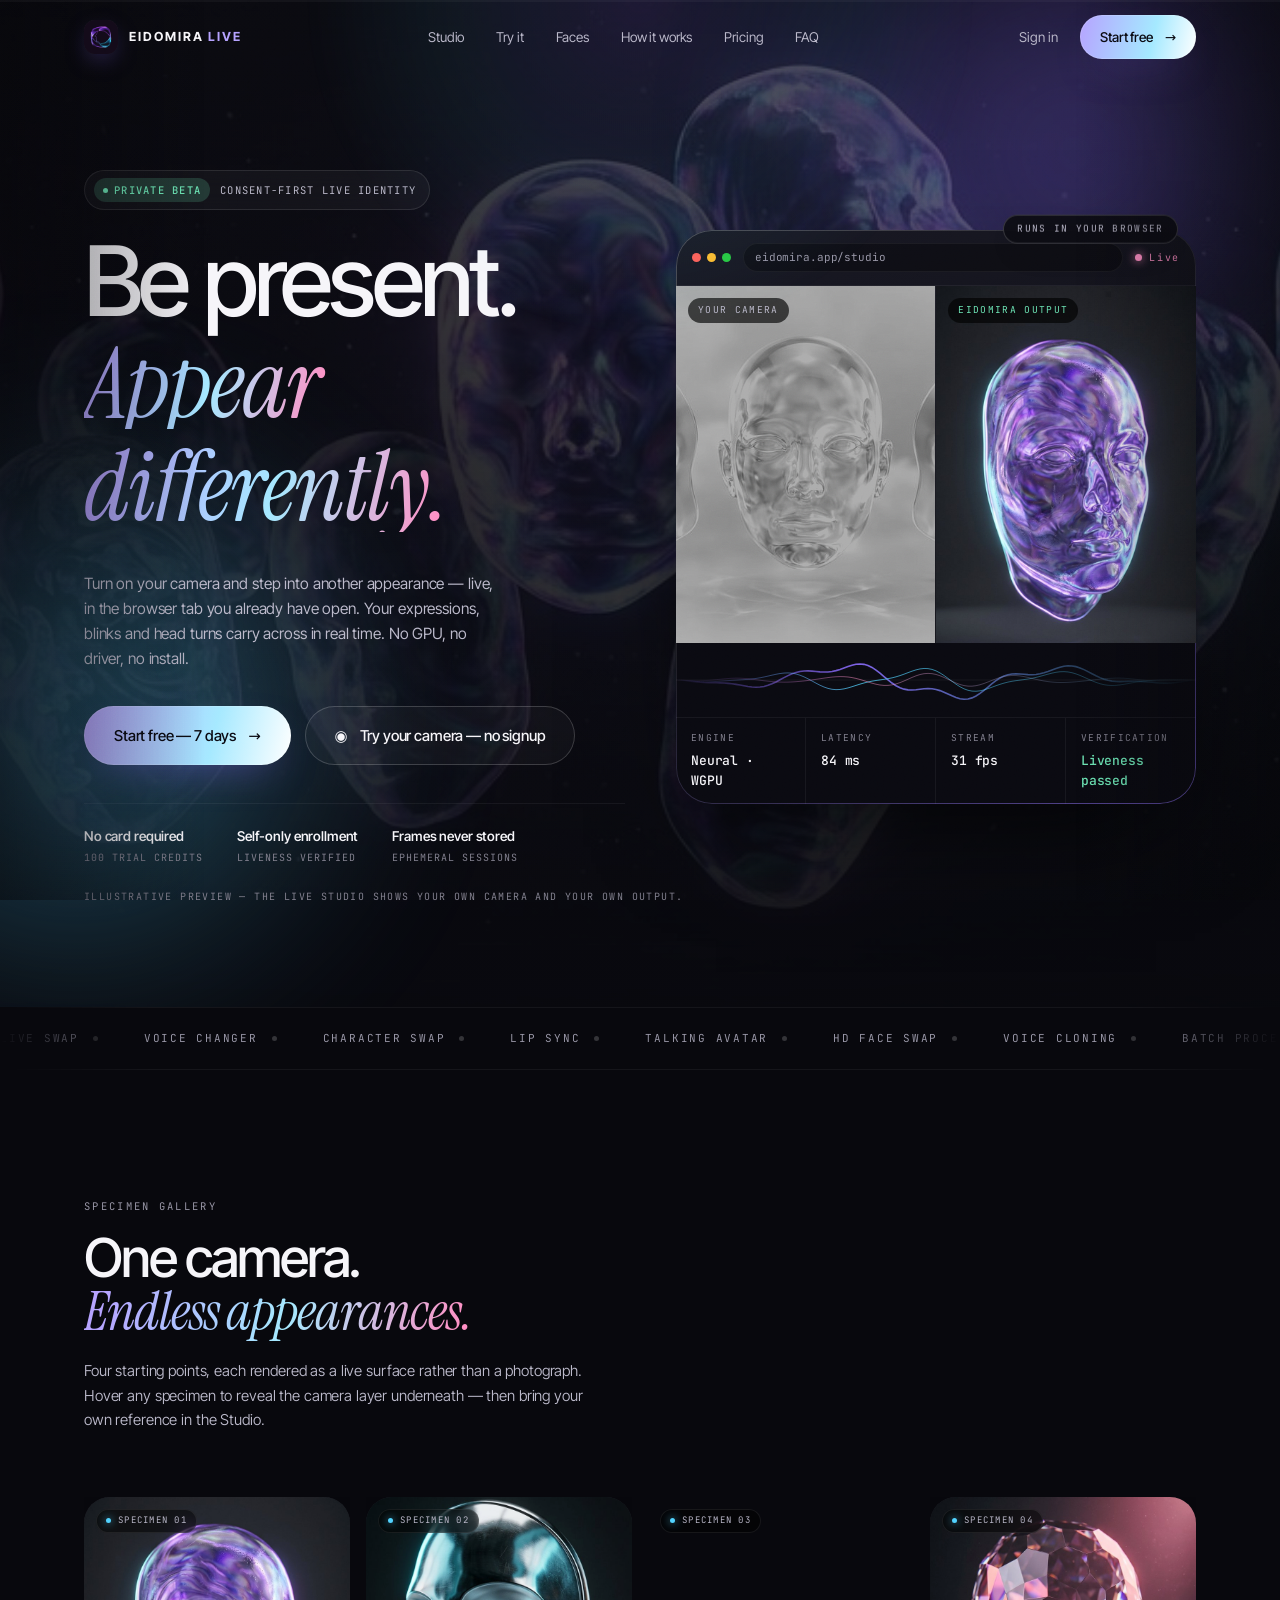
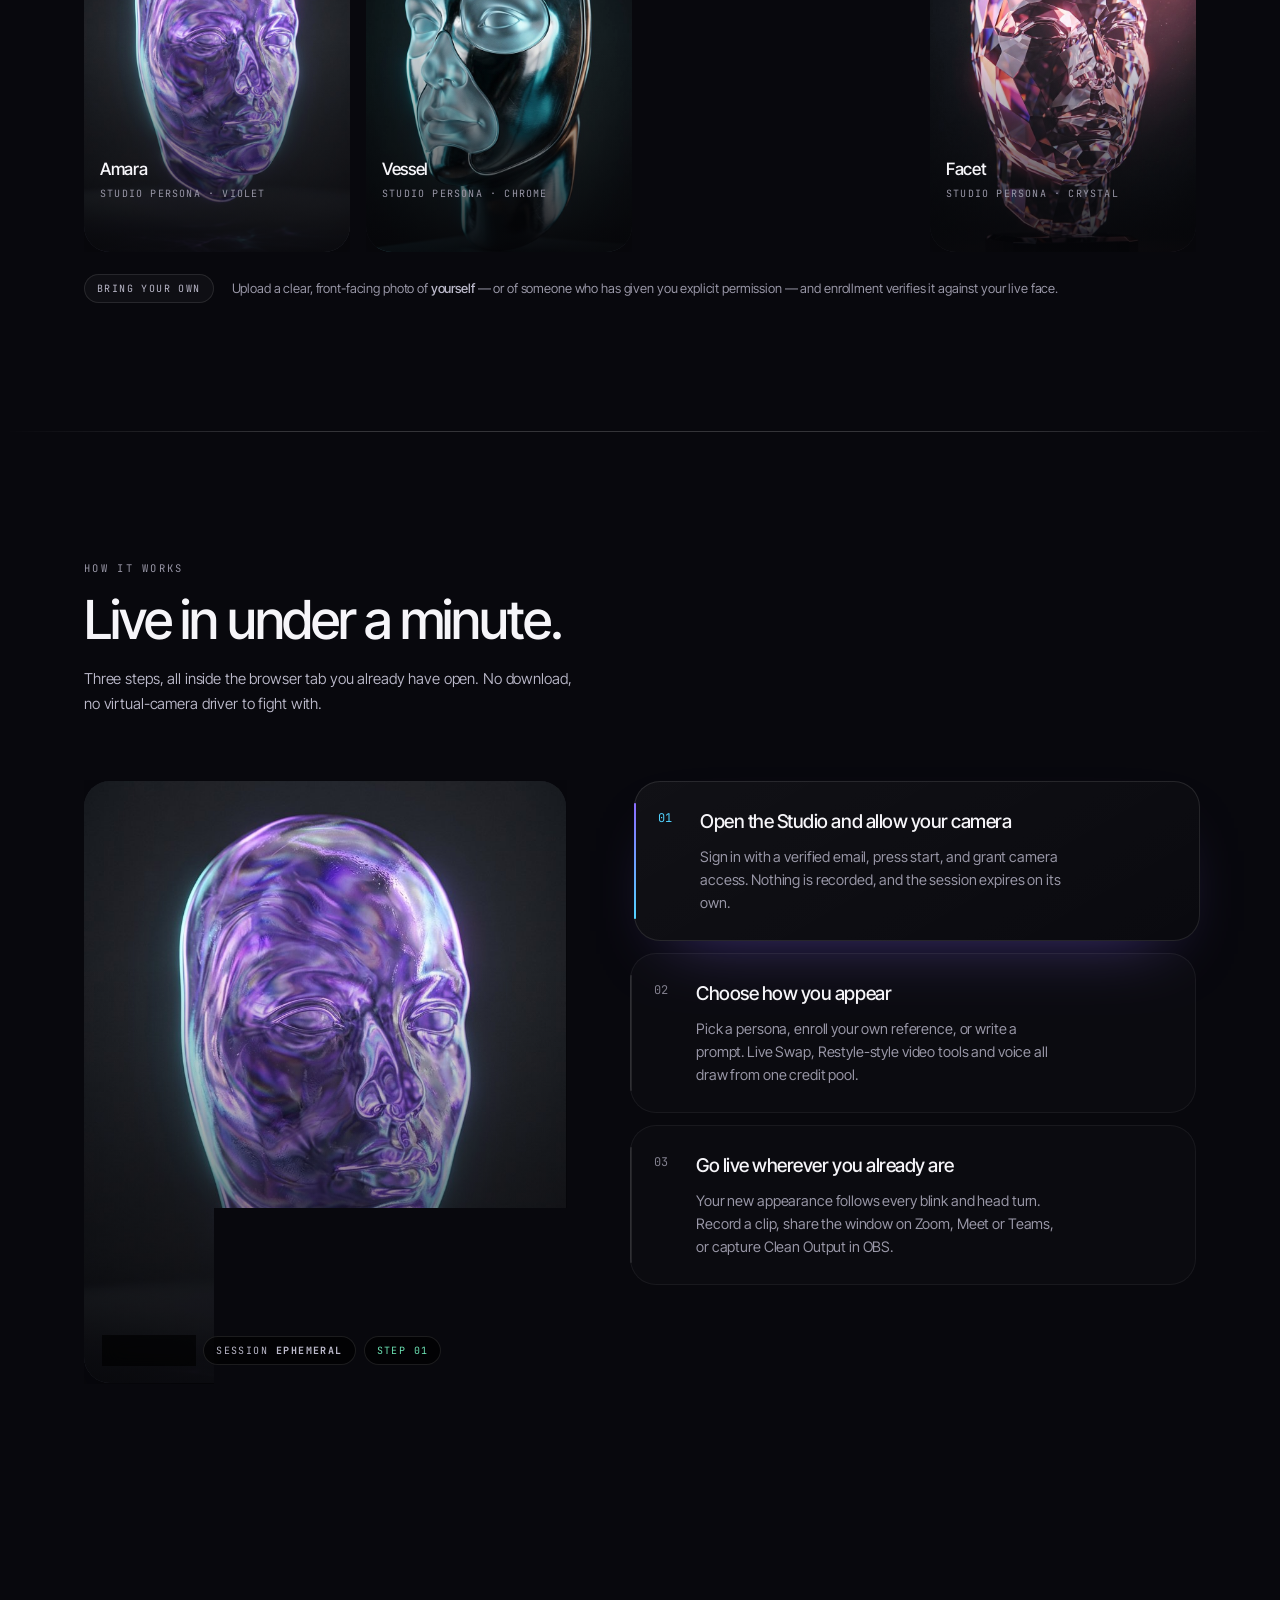
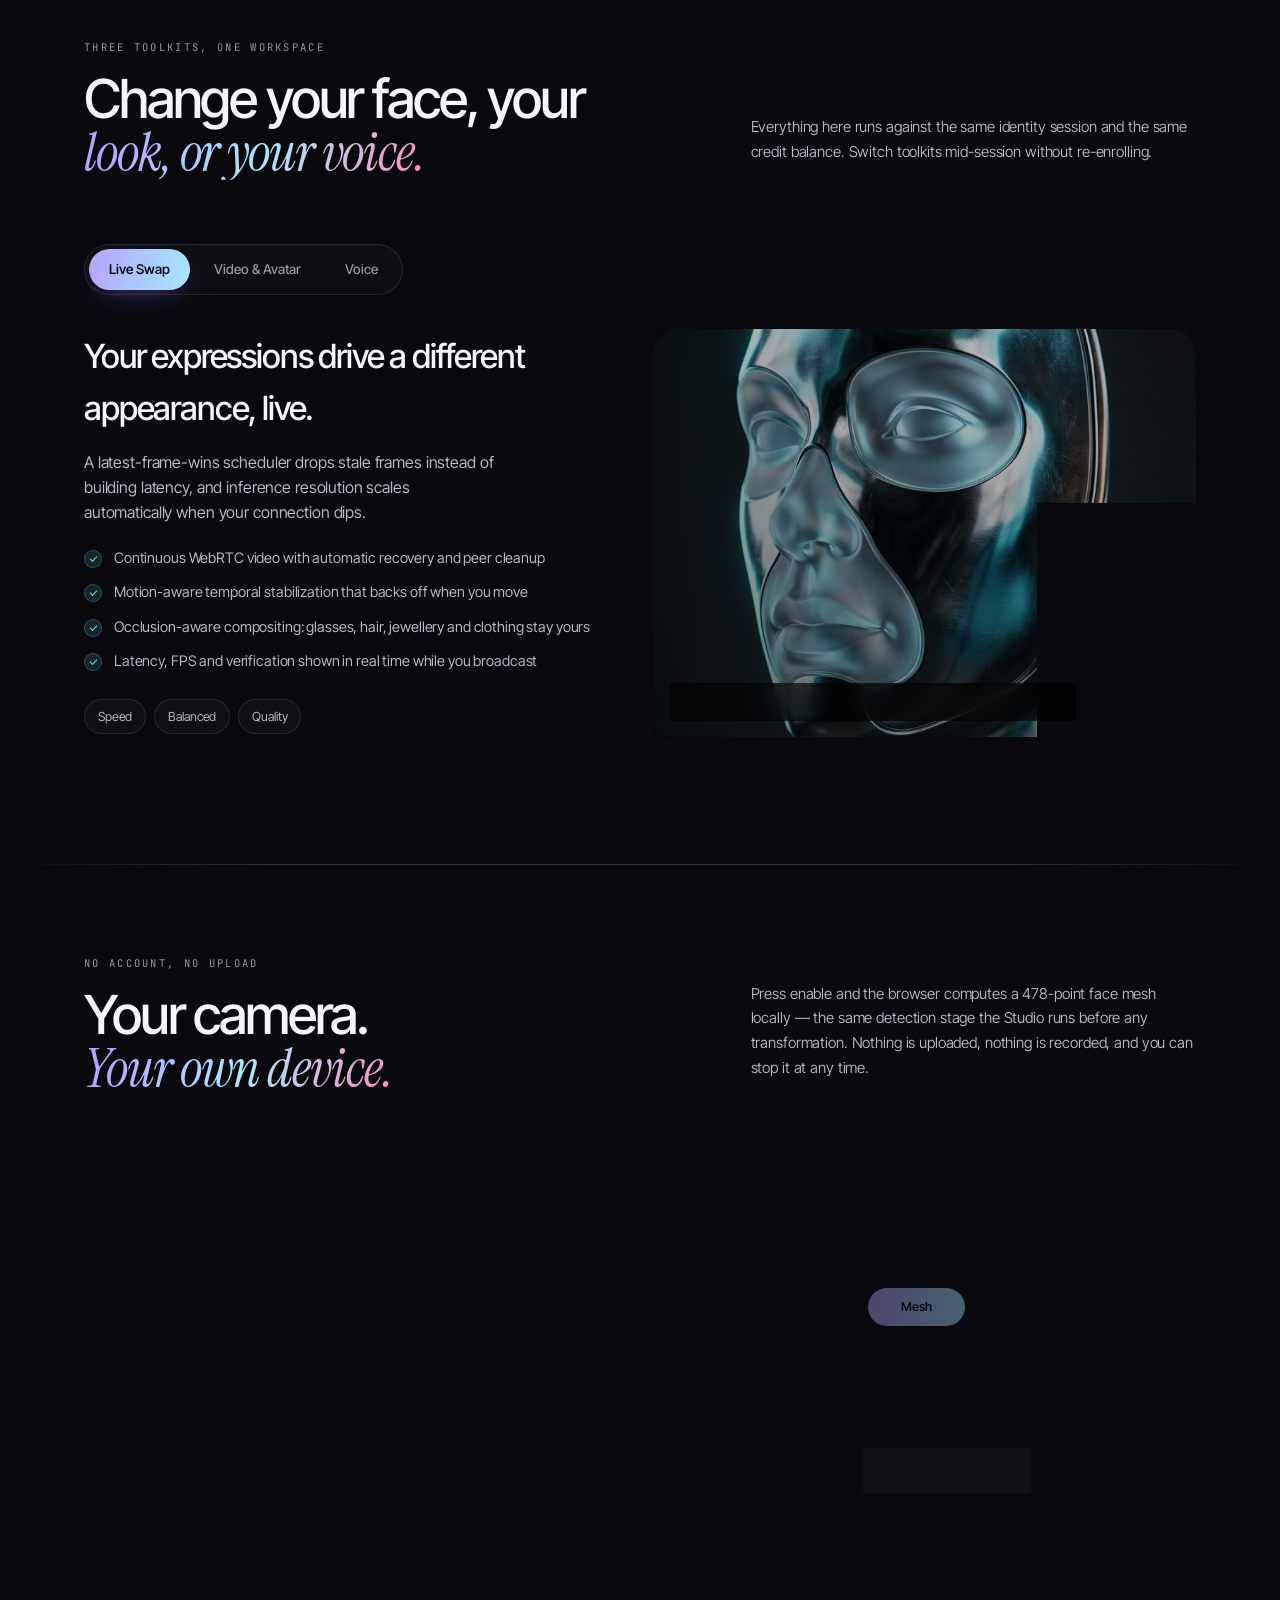
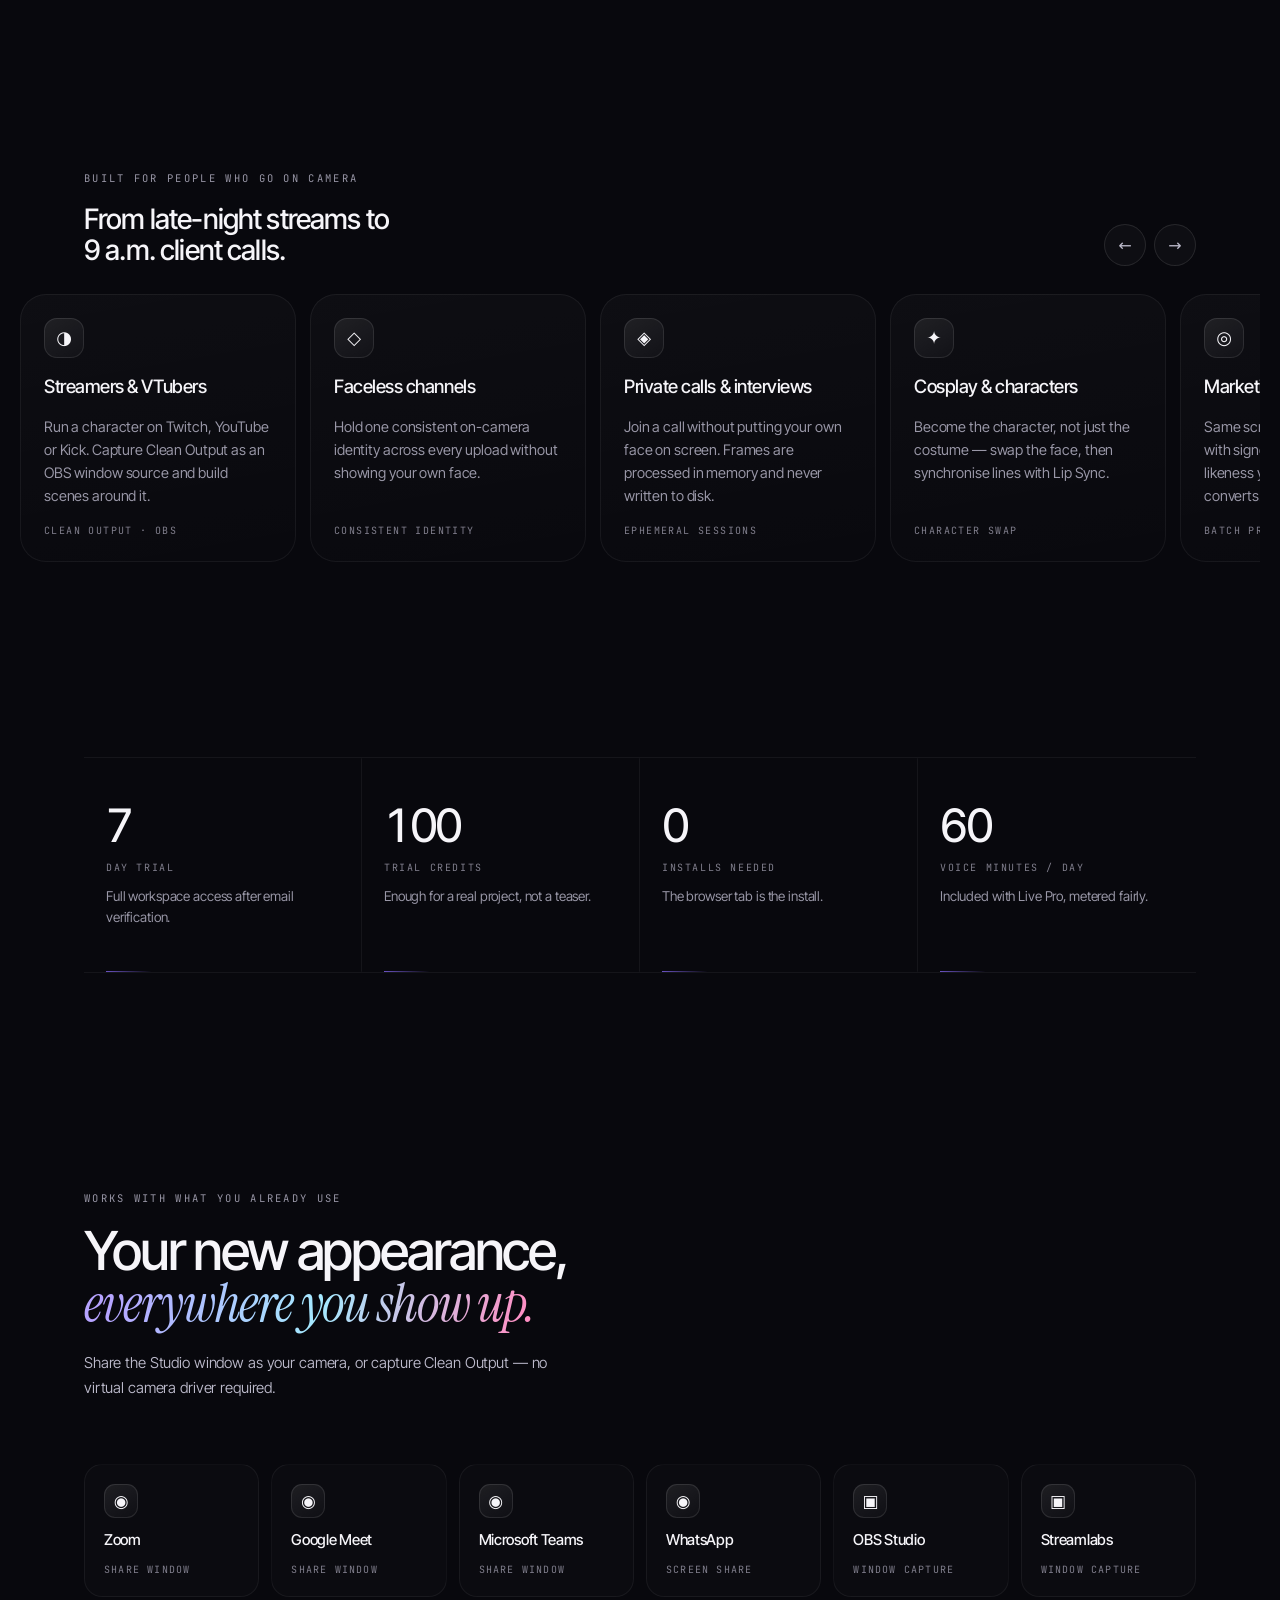
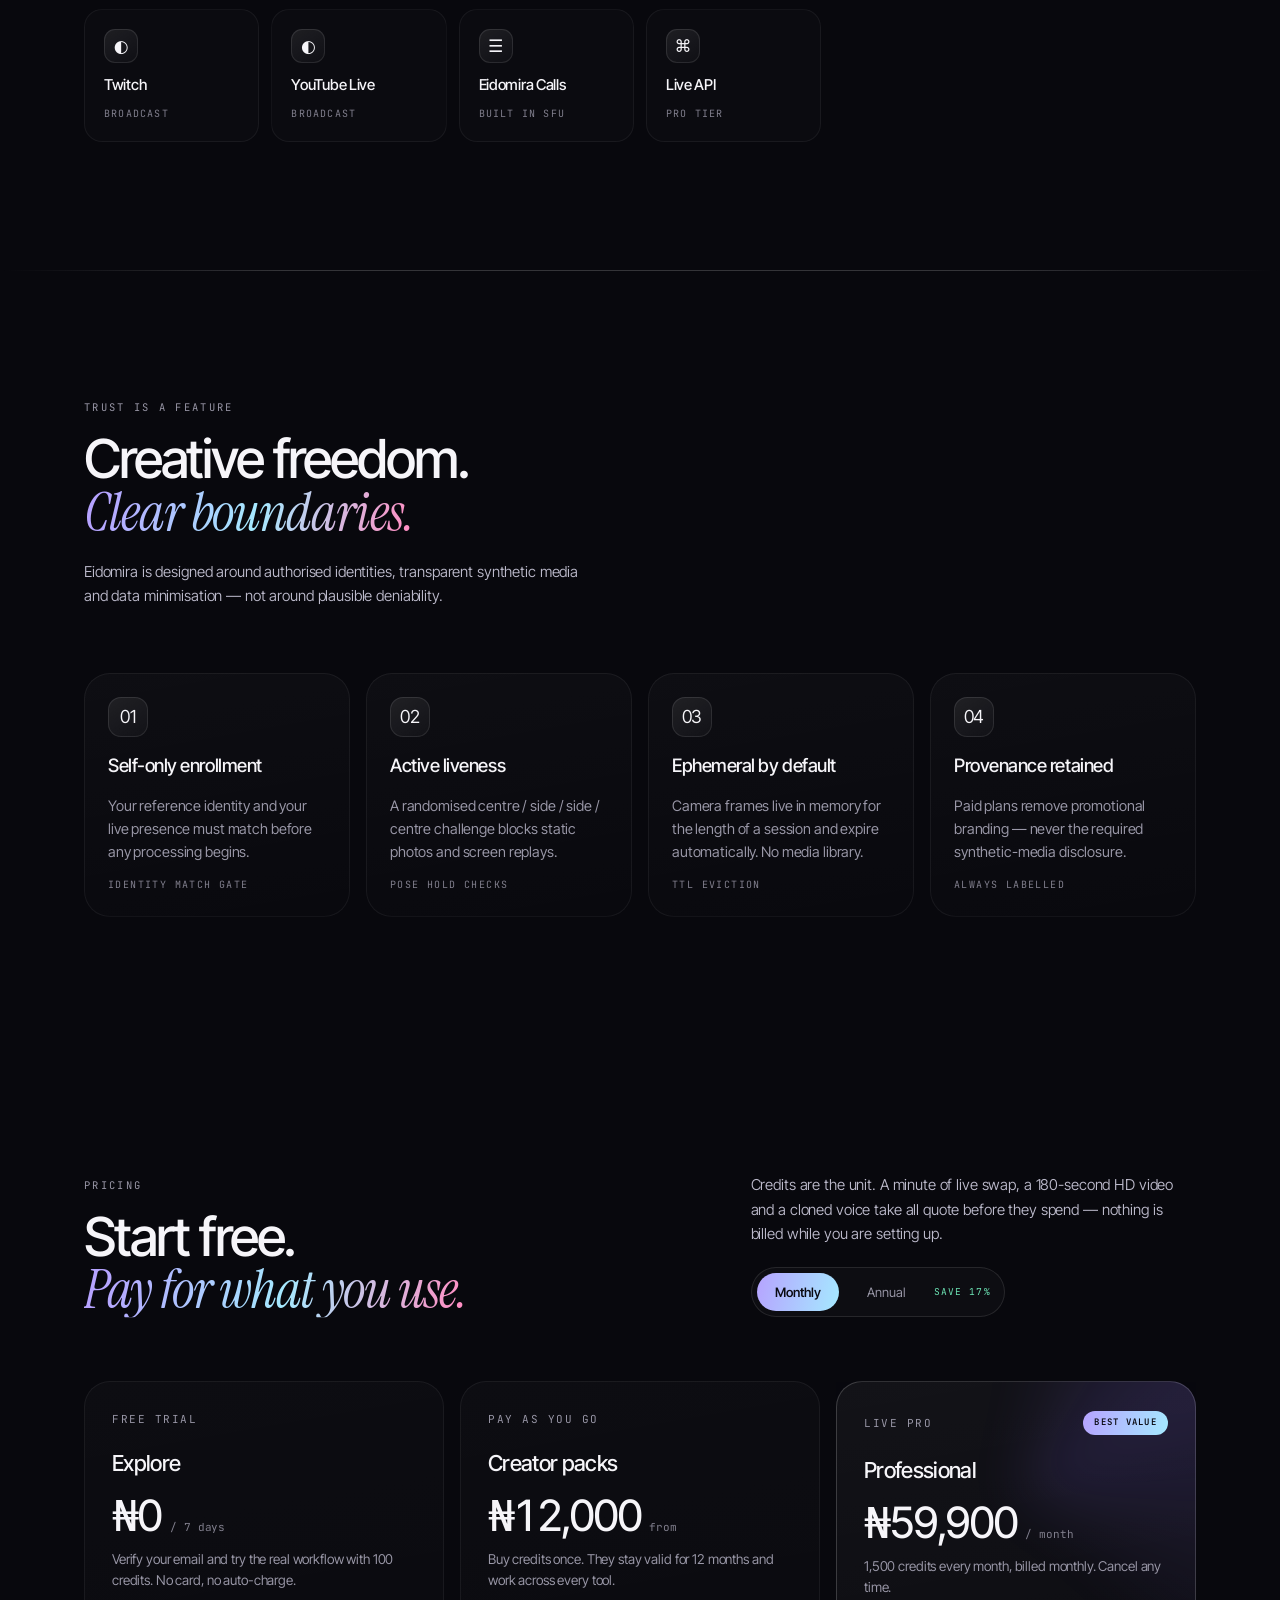
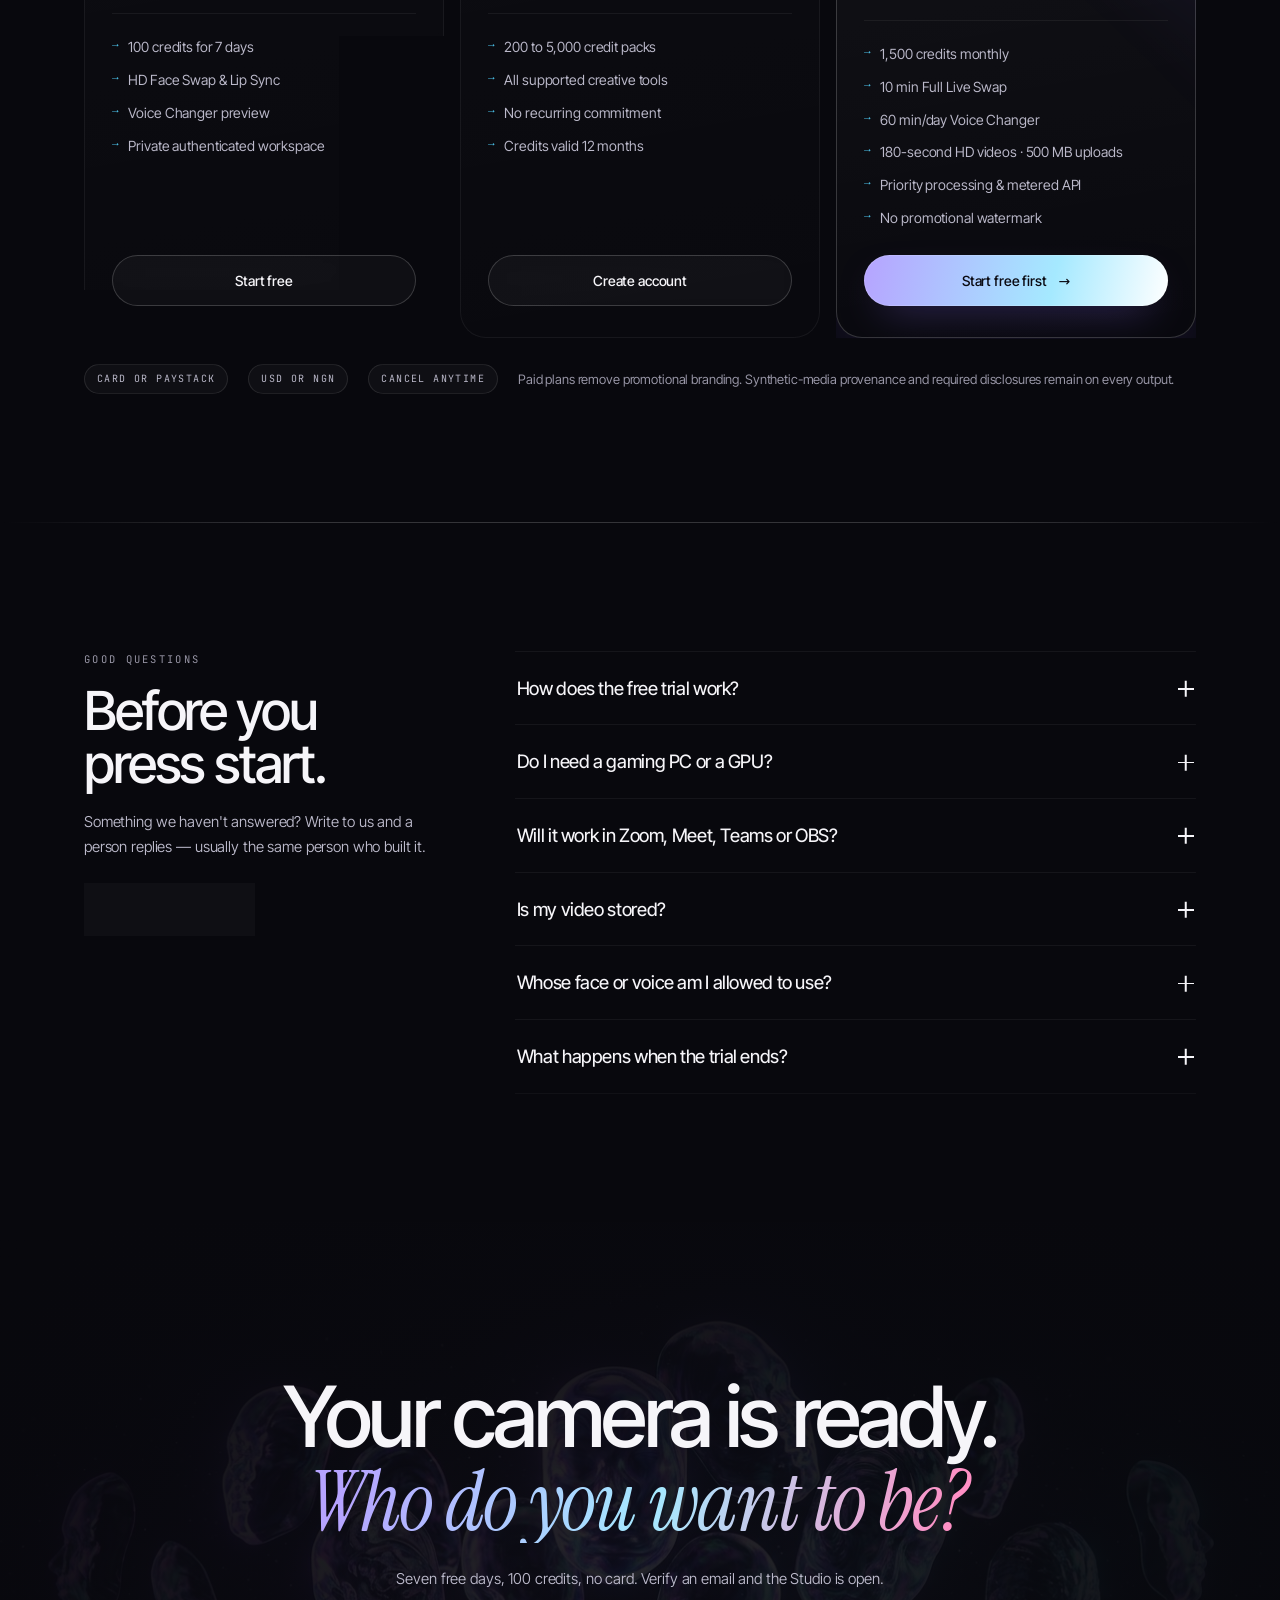
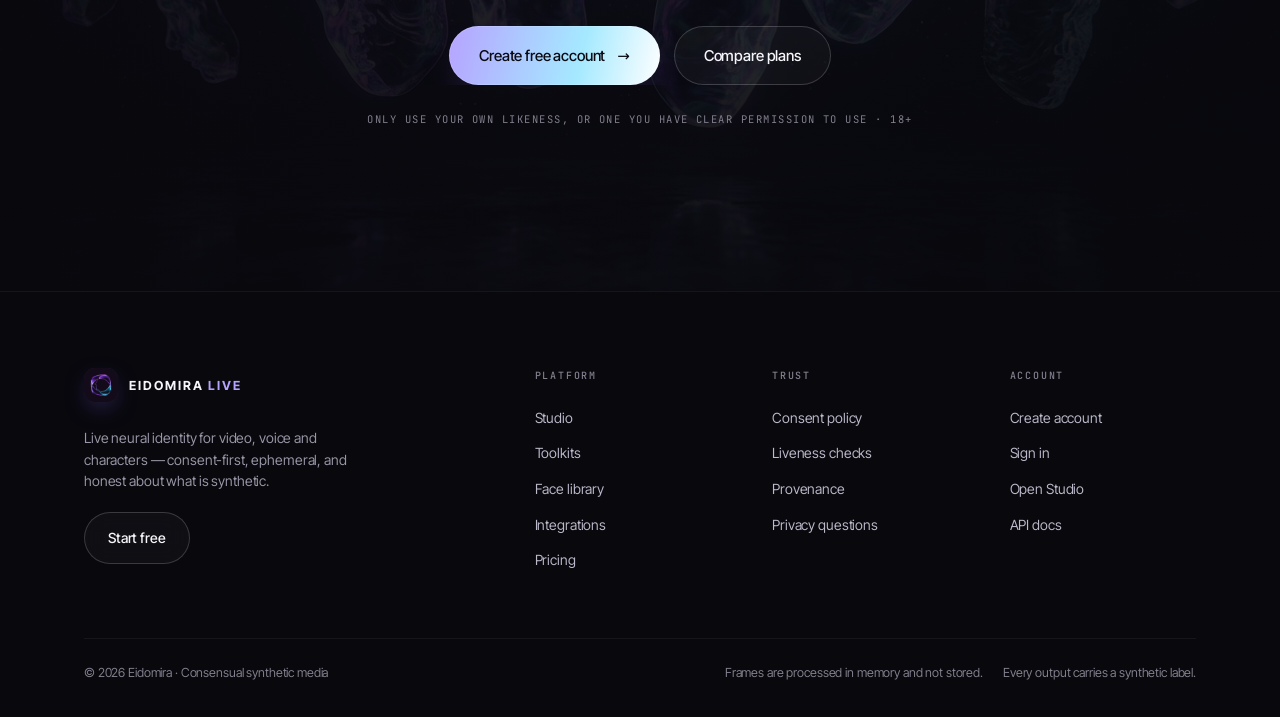
==== commit 3f241348: "Add a real on-device face-tracking demo and landing asset tests The landing page showed what Eidomir" ====
--- a/static/index.html
+++ b/static/index.html
@@ -41,9 +41,9 @@
     </a>
     <nav class="nav__links" aria-label="Sections">
       <a href="#studio">Studio</a>
+      <a href="#try">Try it</a>
       <a href="#gallery">Faces</a>
       <a href="#how">How it works</a>
-      <a href="#trust">Trust</a>
       <a href="#pricing">Pricing</a>
       <a href="#faq">FAQ</a>
     </nav>
@@ -61,12 +61,13 @@
 
 <div class="drawer" id="drawer">
   <a href="#studio">Studio <span>01</span></a>
-  <a href="#gallery">Faces <span>02</span></a>
-  <a href="#how">How it works <span>03</span></a>
-  <a href="#modes">Tools <span>04</span></a>
-  <a href="#trust">Trust <span>05</span></a>
-  <a href="#pricing">Pricing <span>06</span></a>
-  <a href="#faq">FAQ <span>07</span></a>
+  <a href="#try">Try it live <span>02</span></a>
+  <a href="#gallery">Faces <span>03</span></a>
+  <a href="#how">How it works <span>04</span></a>
+  <a href="#modes">Tools <span>05</span></a>
+  <a href="#trust">Trust <span>06</span></a>
+  <a href="#pricing">Pricing <span>07</span></a>
+  <a href="#faq">FAQ <span>08</span></a>
   <button class="btn btn--primary btn--block" id="drawerCta" type="button">Start free — no card</button>
 </div>
 
@@ -106,8 +107,8 @@
         <button class="btn btn--primary btn--lg" id="heroStart" type="button" data-magnet>
           Start free — 7 days <span class="btn__arrow" aria-hidden="true">→</span>
         </button>
-        <a class="btn btn--ghost btn--lg" href="#gallery">
-          <span aria-hidden="true">◉</span> See how it looks
+        <a class="btn btn--ghost btn--lg" href="#try">
+          <span aria-hidden="true">◉</span> Try your camera — no signup
         </a>
       </div>
 
@@ -428,6 +429,83 @@
 
 <hr class="rule">
 
+<section class="section section--tight" id="try">
+  <div class="shell">
+    <div class="section-head--split section-head" data-reveal>
+      <div>
+        <p class="kicker">No account, no upload</p>
+        <h2 class="h-lg">Your camera.<br><span class="serif">Your own device.</span></h2>
+      </div>
+      <p class="lede">
+        Press enable and the browser computes a 478-point face mesh locally — the same
+        detection stage the Studio runs before any transformation. Nothing is uploaded,
+        nothing is recorded, and you can stop it at any time.
+      </p>
+    </div>
+
+    <div class="lab" id="lab" data-reveal>
+      <div class="lab__stage">
+        <video class="lab__video" id="labVideo" playsinline muted autoplay aria-label="Your camera preview"></video>
+        <canvas class="lab__canvas" id="labCanvas" aria-hidden="true"></canvas>
+
+        <div class="lab__idle" id="labIdle">
+          <img src="/static/persona-02.jpg" alt="" width="96" height="96" loading="lazy">
+          <h3>Landmark tracking, running here</h3>
+          <p>Turn on your camera to see the mesh that drives every Eidomira session. It never leaves this tab.</p>
+          <button class="btn btn--primary" id="labStart" type="button" data-magnet>
+            Enable camera <span class="btn__arrow" aria-hidden="true">→</span>
+          </button>
+          <small>Engine downloads once · ~10 MB · then works offline</small>
+        </div>
+
+        <span class="lab__badge" id="labBadge"><i></i>On-device · live</span>
+
+        <div class="lab__hud">
+          <div><span>Landmarks</span><b id="labPoints">—</b></div>
+          <div><span>Frame rate</span><b id="labFps">— fps</b></div>
+          <div><span>Inference</span><b id="labMs">— ms</b></div>
+          <div><span>Uploaded</span><b style="color:var(--mint)">0 bytes</b></div>
+        </div>
+      </div>
+
+      <div class="lab__side">
+        <h3>Overlay</h3>
+        <p>Pick how you want the tracking drawn. All three come from the same live inference pass.</p>
+
+        <div class="seg" role="group" aria-label="Overlay style">
+          <button type="button" id="labModeMesh" aria-pressed="true" disabled>Mesh</button>
+          <button type="button" id="labModeContour" aria-pressed="false" disabled>Contour</button>
+          <button type="button" id="labModePoints" aria-pressed="false" disabled>Points</button>
+        </div>
+
+        <div class="meters">
+          <div class="meter">
+            <header><span>Blink · left</span><b id="labBlinkL">0%</b></header>
+            <div class="meter__track"><i class="meter__fill" id="labBlinkLBar"></i></div>
+          </div>
+          <div class="meter">
+            <header><span>Blink · right</span><b id="labBlinkR">0%</b></header>
+            <div class="meter__track"><i class="meter__fill" id="labBlinkRBar"></i></div>
+          </div>
+          <div class="meter">
+            <header><span>Smile</span><b id="labSmile">0%</b></header>
+            <div class="meter__track"><i class="meter__fill" id="labSmileBar"></i></div>
+          </div>
+        </div>
+
+        <div class="lab__actions">
+          <button class="btn btn--ghost" id="labStop" type="button" hidden>Stop &amp; release camera</button>
+          <button class="btn btn--ghost" id="labStudio" type="button">Open the Studio instead</button>
+        </div>
+
+        <p class="lab__status" id="labStatus" role="status" aria-live="polite">
+          Camera is off. Tracking stays on your device and the feed is discarded when you stop.
+        </p>
+      </div>
+    </div>
+  </div>
+</section>
+
 <!-- ══ Use cases ═══════════════════════════════════════════════════════════ -->
 <section class="section section--tight">
   <div class="shell">
--- a/static/landing.css
+++ b/static/landing.css
@@ -20,8 +20,10 @@
 
   --paper: #f6f5f9;
   --paper-2: #bcbacb;
-  --paper-3: #83818f;
-  --paper-4: #5d5b6b;
+  /* Muted ramp is contrast-checked against the lightest panel (#131318):
+     paper 17.1:1, paper-2 9.7:1, paper-3 6.6:1, paper-4 4.9:1 — all WCAG AA for body text. */
+  --paper-3: #9a98a8;
+  --paper-4: #83818f;
 
   --violet: #8b6cff;
   --violet-soft: #b6a3ff;
@@ -1440,6 +1442,242 @@
   gap: 8px;
 }
 .usecase:hover .usecase__tag { color: var(--cyan-soft); }
+
+/* --------------------------------------------------------------------------
+   12b. On-device lab (real camera + locally computed landmark mesh)
+   -------------------------------------------------------------------------- */
+.lab {
+  display: grid;
+  grid-template-columns: minmax(0, 1.35fr) minmax(0, 0.65fr);
+  gap: 16px;
+  align-items: stretch;
+}
+
+.lab__stage {
+  position: relative;
+  aspect-ratio: var(--ar, 16 / 9);
+  border-radius: var(--r-lg);
+  overflow: hidden;
+  background: #07070d;
+  box-shadow: var(--shadow-lift);
+}
+.lab__stage::before {
+  content: "";
+  position: absolute;
+  inset: 0;
+  z-index: 3;
+  border-radius: inherit;
+  padding: 1px;
+  background: linear-gradient(150deg, rgba(255, 255, 255, 0.22), rgba(255, 255, 255, 0.04) 40%, var(--glow-violet));
+  -webkit-mask: linear-gradient(#000 0 0) content-box, linear-gradient(#000 0 0);
+  -webkit-mask-composite: xor;
+  mask-composite: exclude;
+  pointer-events: none;
+}
+
+/* The camera stream and its overlay are mirrored identically, so normalised landmark
+   coordinates need no extra transform — only the stage's own aspect ratio must match
+   the source, which keeps `object-fit: cover` from cropping the frame. */
+.lab__video,
+.lab__canvas {
+  position: absolute;
+  inset: 0;
+  width: 100%;
+  height: 100%;
+  transform: scaleX(-1);
+}
+.lab__video { object-fit: cover; opacity: 0; transition: opacity 0.8s var(--ease-soft); }
+.lab.is-live .lab__video { opacity: 1; }
+.lab__canvas { z-index: 2; }
+
+.lab__idle {
+  position: absolute;
+  inset: 0;
+  z-index: 4;
+  display: grid;
+  place-content: center;
+  justify-items: center;
+  gap: 16px;
+  padding: 26px;
+  text-align: center;
+  background:
+    radial-gradient(70% 70% at 50% 40%, rgba(139, 108, 255, 0.14), transparent 70%),
+    linear-gradient(170deg, #101018, #08080e);
+  transition: opacity 0.6s var(--ease-soft);
+}
+.lab.is-live .lab__idle { opacity: 0; pointer-events: none; }
+.lab__idle img {
+  width: 96px;
+  height: 96px;
+  border-radius: 26px;
+  object-fit: cover;
+  box-shadow: 0 20px 50px -20px var(--glow-violet);
+  animation: floaty 6s var(--ease-soft) infinite alternate;
+}
+@keyframes floaty {
+  from { transform: translateY(-4px); }
+  to { transform: translateY(6px); }
+}
+.lab__idle h3 { margin: 0; font-size: clamp(1.1rem, 1.8vw, 1.5rem); font-weight: 500; letter-spacing: -0.03em; }
+.lab__idle p { margin: 0; max-width: 42ch; font-size: 14px; color: var(--paper-3); }
+.lab__idle .btn { margin-top: 4px; }
+.lab__idle small {
+  font-family: var(--mono);
+  font-size: 9.5px;
+  letter-spacing: 0.12em;
+  text-transform: uppercase;
+  color: var(--paper-4);
+}
+
+.lab__badge {
+  position: absolute;
+  top: 14px;
+  left: 14px;
+  z-index: 5;
+  display: inline-flex;
+  align-items: center;
+  gap: 8px;
+  padding: 6px 12px;
+  border-radius: var(--r-full);
+  background: rgba(0, 0, 0, 0.66);
+  backdrop-filter: blur(10px);
+  box-shadow: 0 0 0 1px var(--line) inset;
+  font-family: var(--mono);
+  font-size: 9.5px;
+  letter-spacing: 0.14em;
+  text-transform: uppercase;
+  color: var(--paper-2);
+  opacity: 0;
+  transition: opacity 0.5s var(--ease-soft);
+}
+.lab.is-live .lab__badge { opacity: 1; }
+.lab__badge i {
+  width: 6px;
+  height: 6px;
+  border-radius: 50%;
+  background: var(--mint);
+  box-shadow: 0 0 10px var(--mint);
+  animation: pulse 1.5s var(--ease-soft) infinite;
+}
+
+.lab__hud {
+  position: absolute;
+  inset: auto 0 0;
+  z-index: 5;
+  display: grid;
+  grid-template-columns: repeat(4, minmax(0, 1fr));
+  background: rgba(8, 8, 13, 0.7);
+  backdrop-filter: blur(14px);
+  border-top: 1px solid var(--line-soft);
+  opacity: 0;
+  transform: translateY(8px);
+  transition: opacity 0.6s var(--ease-soft) 0.2s, transform 0.6s var(--ease) 0.2s;
+}
+.lab.is-live .lab__hud { opacity: 1; transform: none; }
+.lab__hud div { padding: 11px 14px; }
+.lab__hud > div + div { border-left: 1px solid var(--line-soft); }
+.lab__hud span {
+  display: block;
+  font-family: var(--mono);
+  font-size: 9px;
+  letter-spacing: 0.14em;
+  text-transform: uppercase;
+  color: var(--paper-4);
+}
+.lab__hud b {
+  display: block;
+  margin-top: 4px;
+  font-family: var(--mono);
+  font-size: 12.5px;
+  font-weight: 500;
+  font-variant-numeric: tabular-nums;
+}
+
+.lab__side {
+  display: flex;
+  flex-direction: column;
+  gap: 14px;
+  padding: 24px;
+  border-radius: var(--r-lg);
+  background: linear-gradient(170deg, #ffffff07, #ffffff02);
+  box-shadow: 0 0 0 1px var(--line-soft) inset;
+}
+.lab__side h3 { margin: 0; font-size: 18px; font-weight: 500; letter-spacing: -0.025em; }
+.lab__side > p { margin: 0; font-size: 14px; line-height: 1.6; color: var(--paper-3); }
+
+.seg {
+  display: grid;
+  grid-template-columns: repeat(3, 1fr);
+  gap: 4px;
+  padding: 4px;
+  border-radius: var(--r-full);
+  background: #00000059;
+  box-shadow: 0 0 0 1px var(--line-soft) inset;
+}
+.seg button {
+  padding: 9px 8px;
+  border-radius: var(--r-full);
+  font-size: 12.5px;
+  color: var(--paper-3);
+  transition: color 0.35s, background 0.35s;
+}
+.seg button[aria-pressed="true"] {
+  color: #0a0a12;
+  background: linear-gradient(103deg, var(--violet-soft), var(--cyan-soft));
+  font-weight: 550;
+}
+.seg button:disabled { opacity: 0.4; cursor: not-allowed; }
+
+.meters { display: grid; gap: 10px; }
+.meter { display: grid; gap: 6px; }
+.meter header {
+  display: flex;
+  justify-content: space-between;
+  font-family: var(--mono);
+  font-size: 9.5px;
+  letter-spacing: 0.12em;
+  text-transform: uppercase;
+  color: var(--paper-4);
+}
+.meter header b { color: var(--paper-2); font-weight: 500; font-variant-numeric: tabular-nums; }
+.meter__track {
+  height: 3px;
+  border-radius: 99px;
+  background: #ffffff0f;
+  overflow: hidden;
+}
+.meter__fill {
+  display: block;
+  height: 100%;
+  width: 0;
+  border-radius: 99px;
+  background: linear-gradient(90deg, var(--violet), var(--cyan));
+  transition: width 0.12s linear;
+}
+
+.lab__status {
+  margin-top: auto;
+  padding-top: 14px;
+  border-top: 1px solid var(--line-soft);
+  font-size: 12.5px;
+  line-height: 1.6;
+  color: var(--paper-3);
+}
+.lab__status.is-error { color: var(--rose); }
+.lab__status.is-busy { color: var(--cyan-soft); }
+.lab__status b { color: var(--paper-2); font-weight: 500; }
+
+.lab__actions { display: flex; flex-wrap: wrap; gap: 8px; }
+.lab__actions .btn { padding: 12px 18px; font-size: 13px; }
+
+@media (max-width: 1080px) {
+  .lab { grid-template-columns: minmax(0, 1fr); }
+}
+@media (max-width: 640px) {
+  .lab__hud { grid-template-columns: repeat(2, minmax(0, 1fr)); }
+  .lab__hud > div:nth-child(2n + 1) { border-left: 0; }
+  .lab__hud > div:nth-child(-n + 2) { border-bottom: 1px solid var(--line-soft); }
+}
 
 /* --------------------------------------------------------------------------
    13. Stats
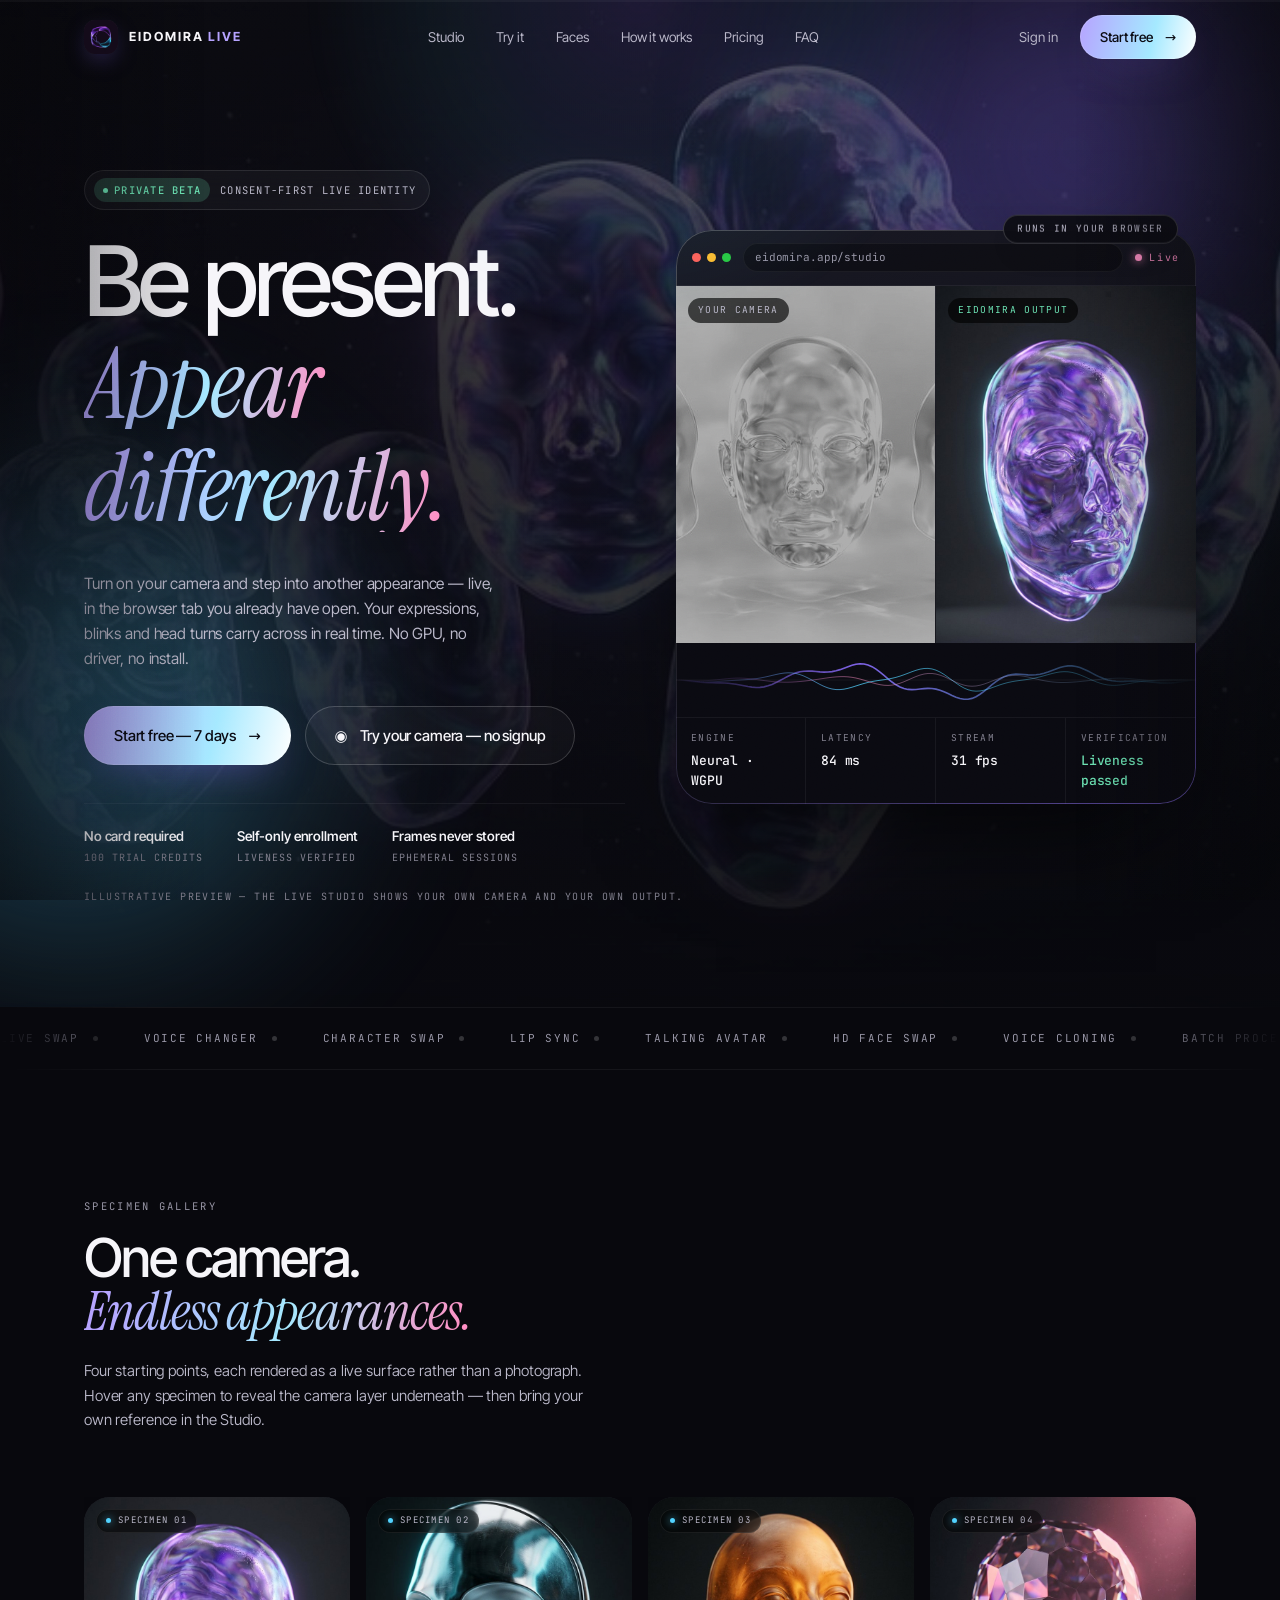
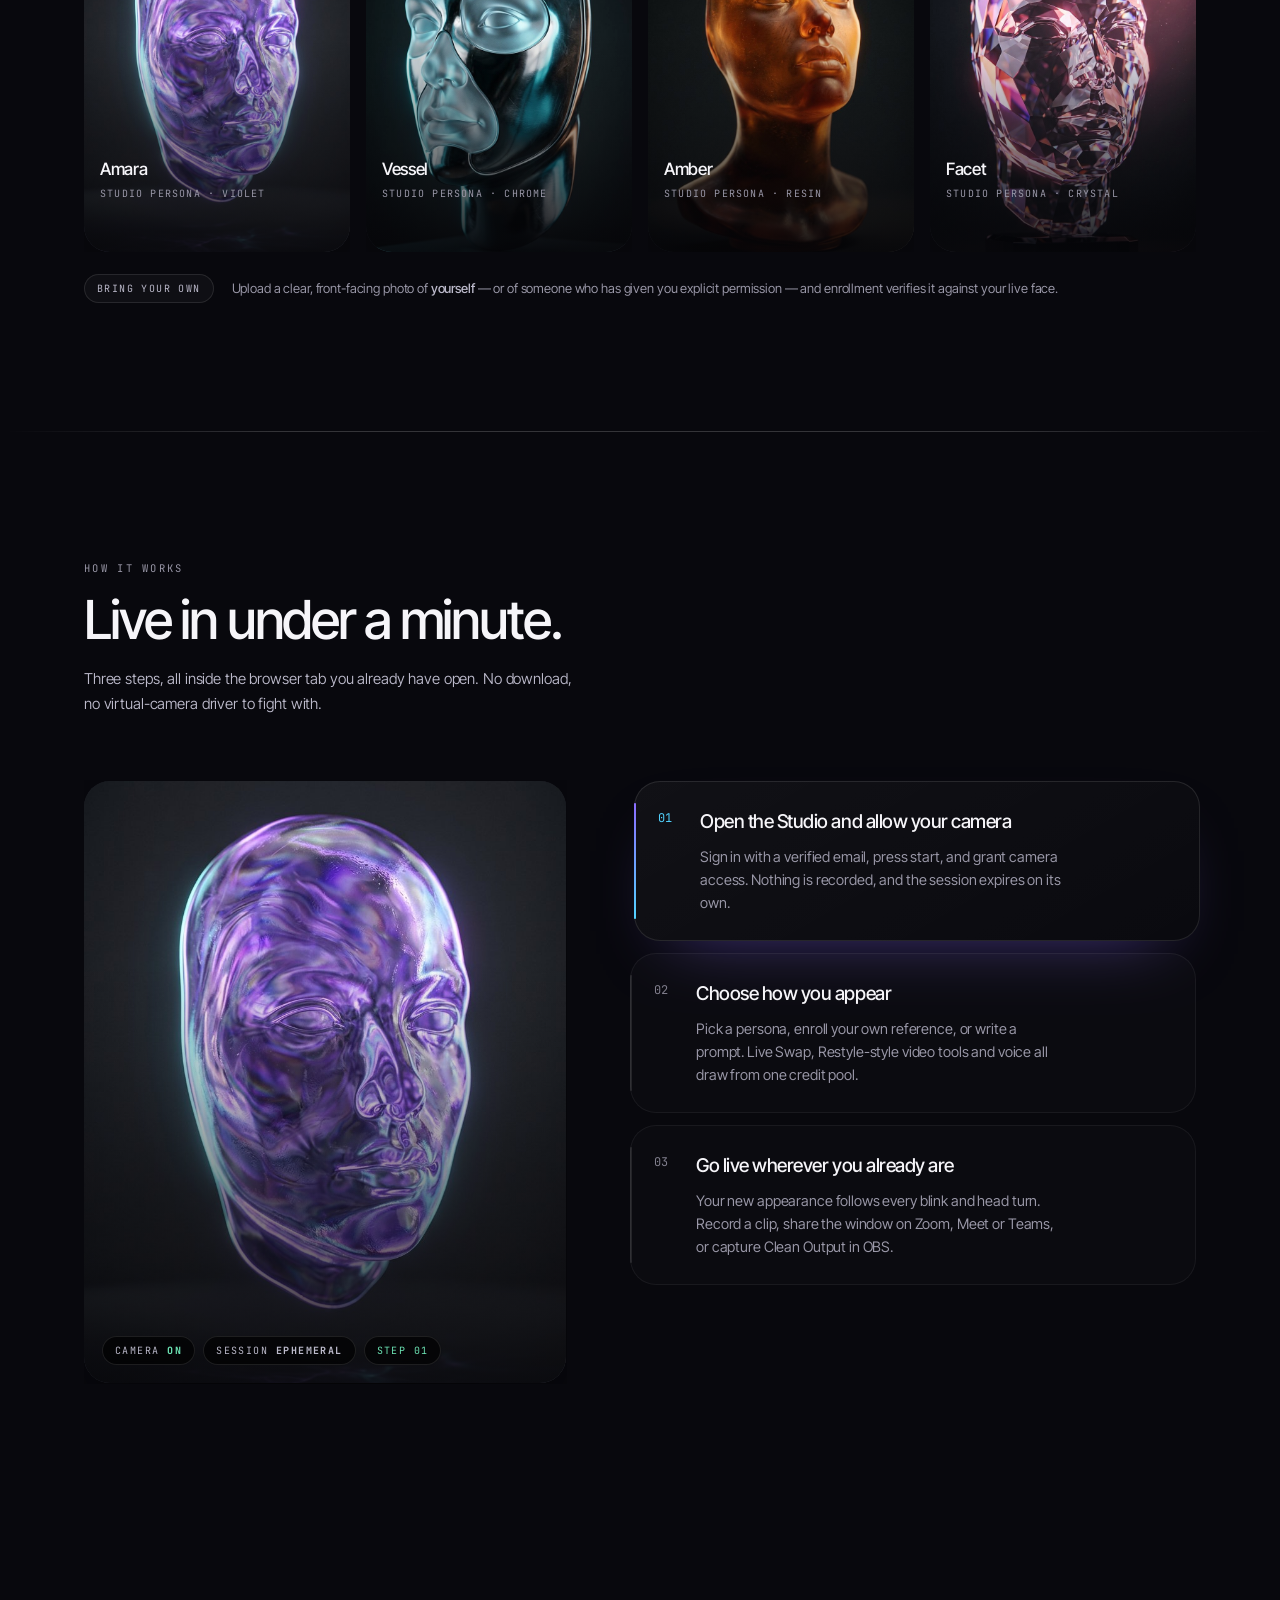
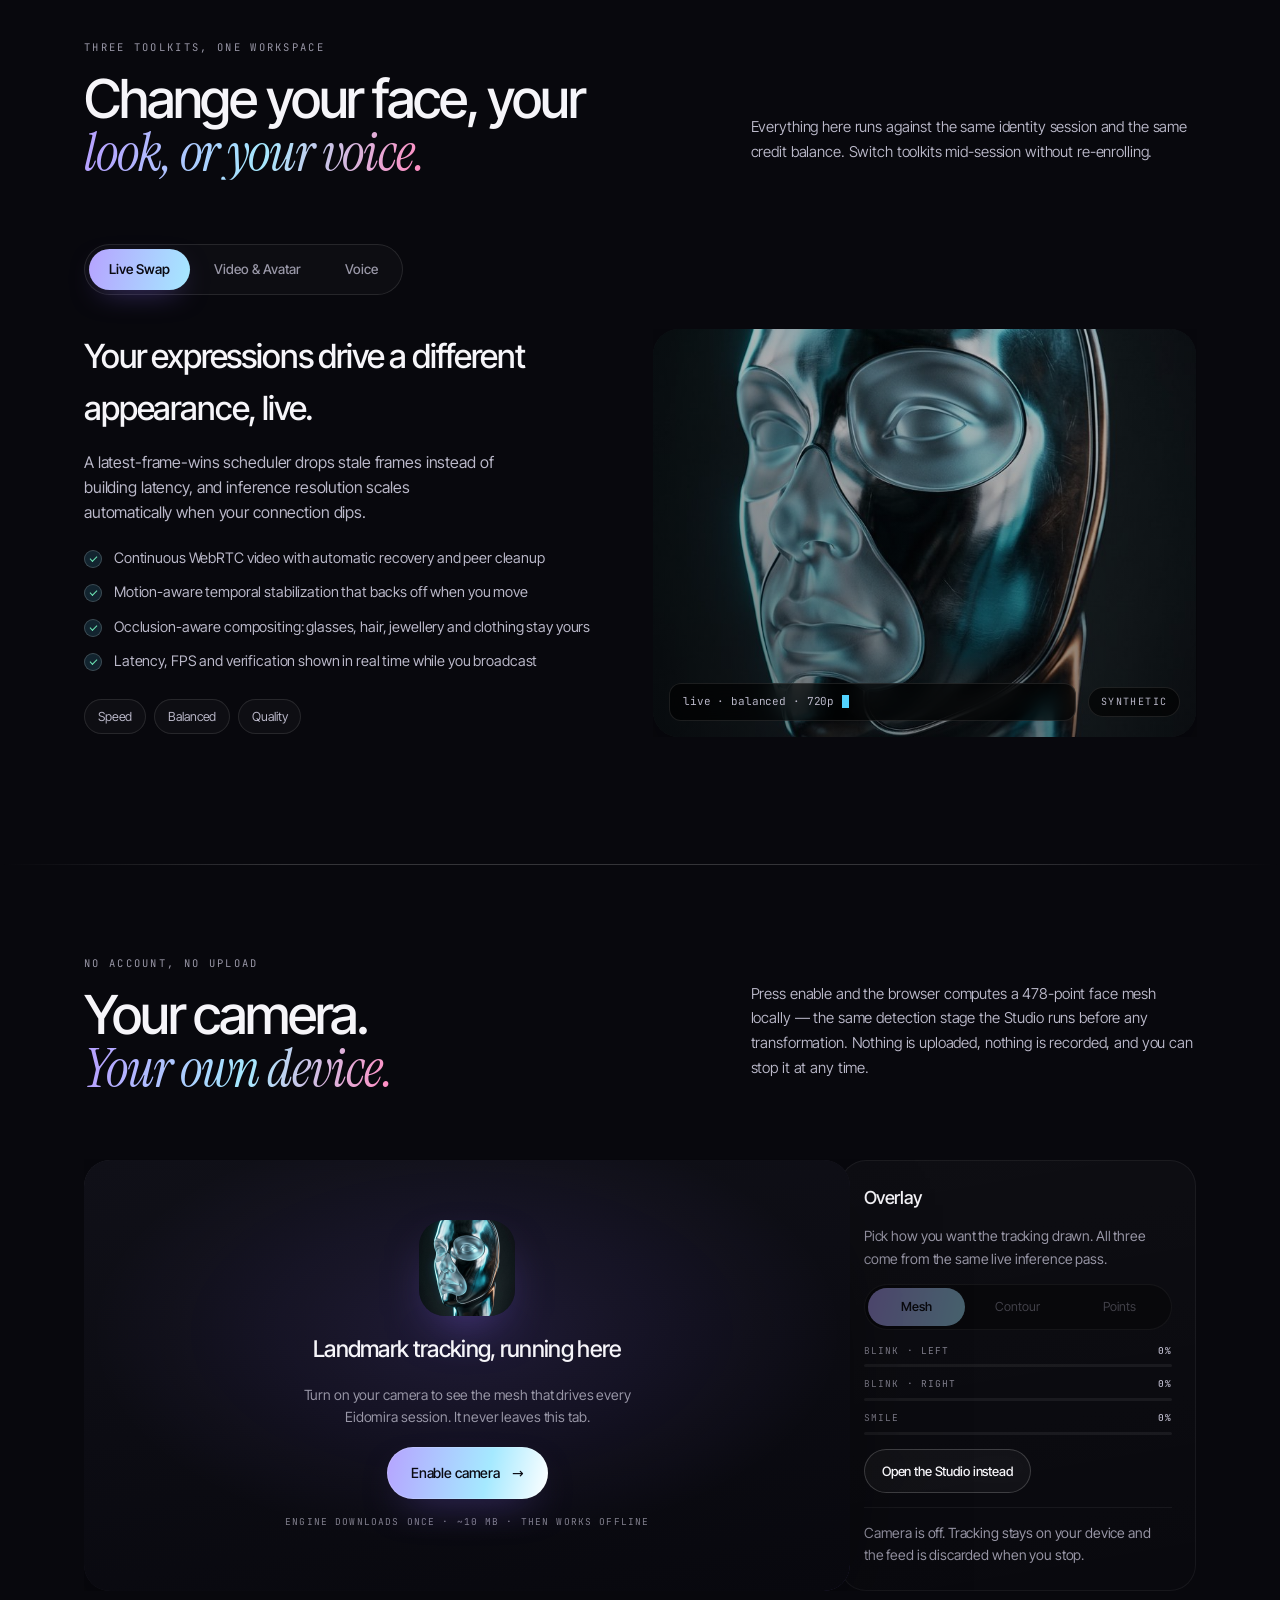
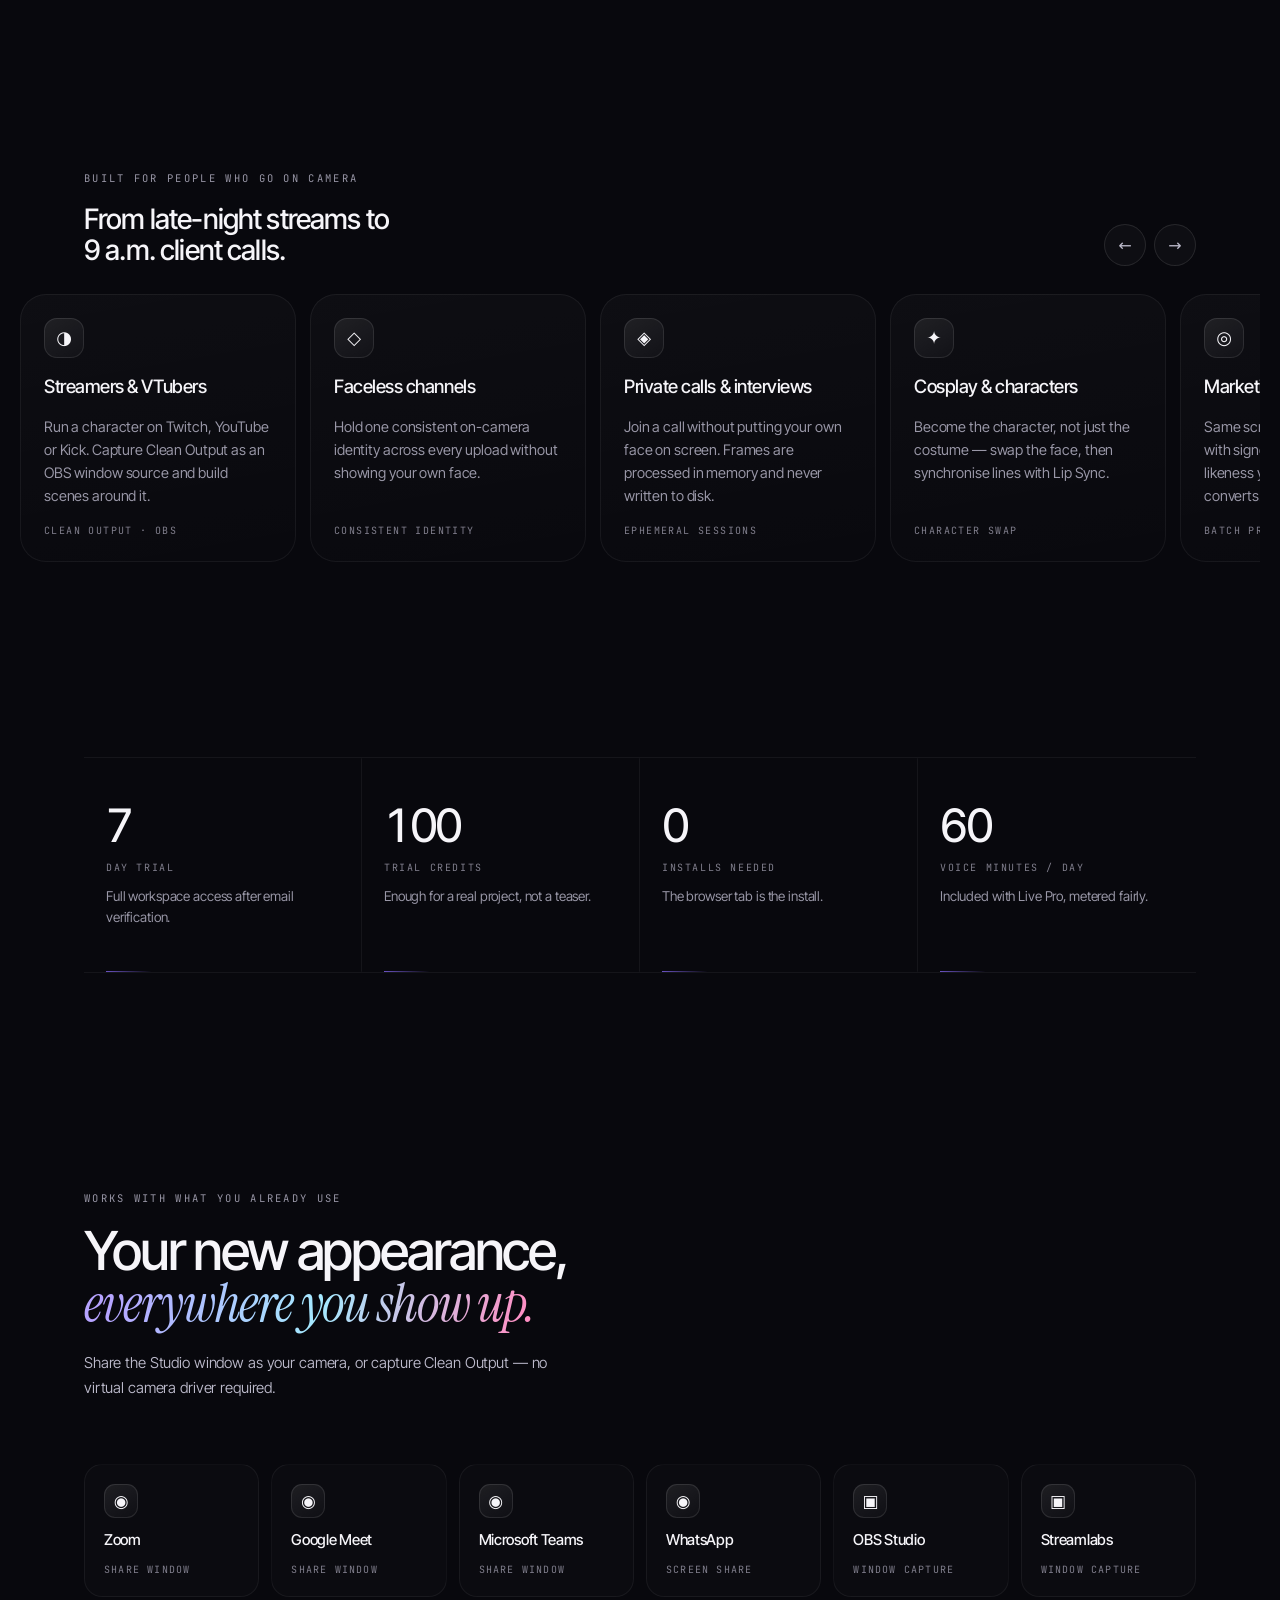
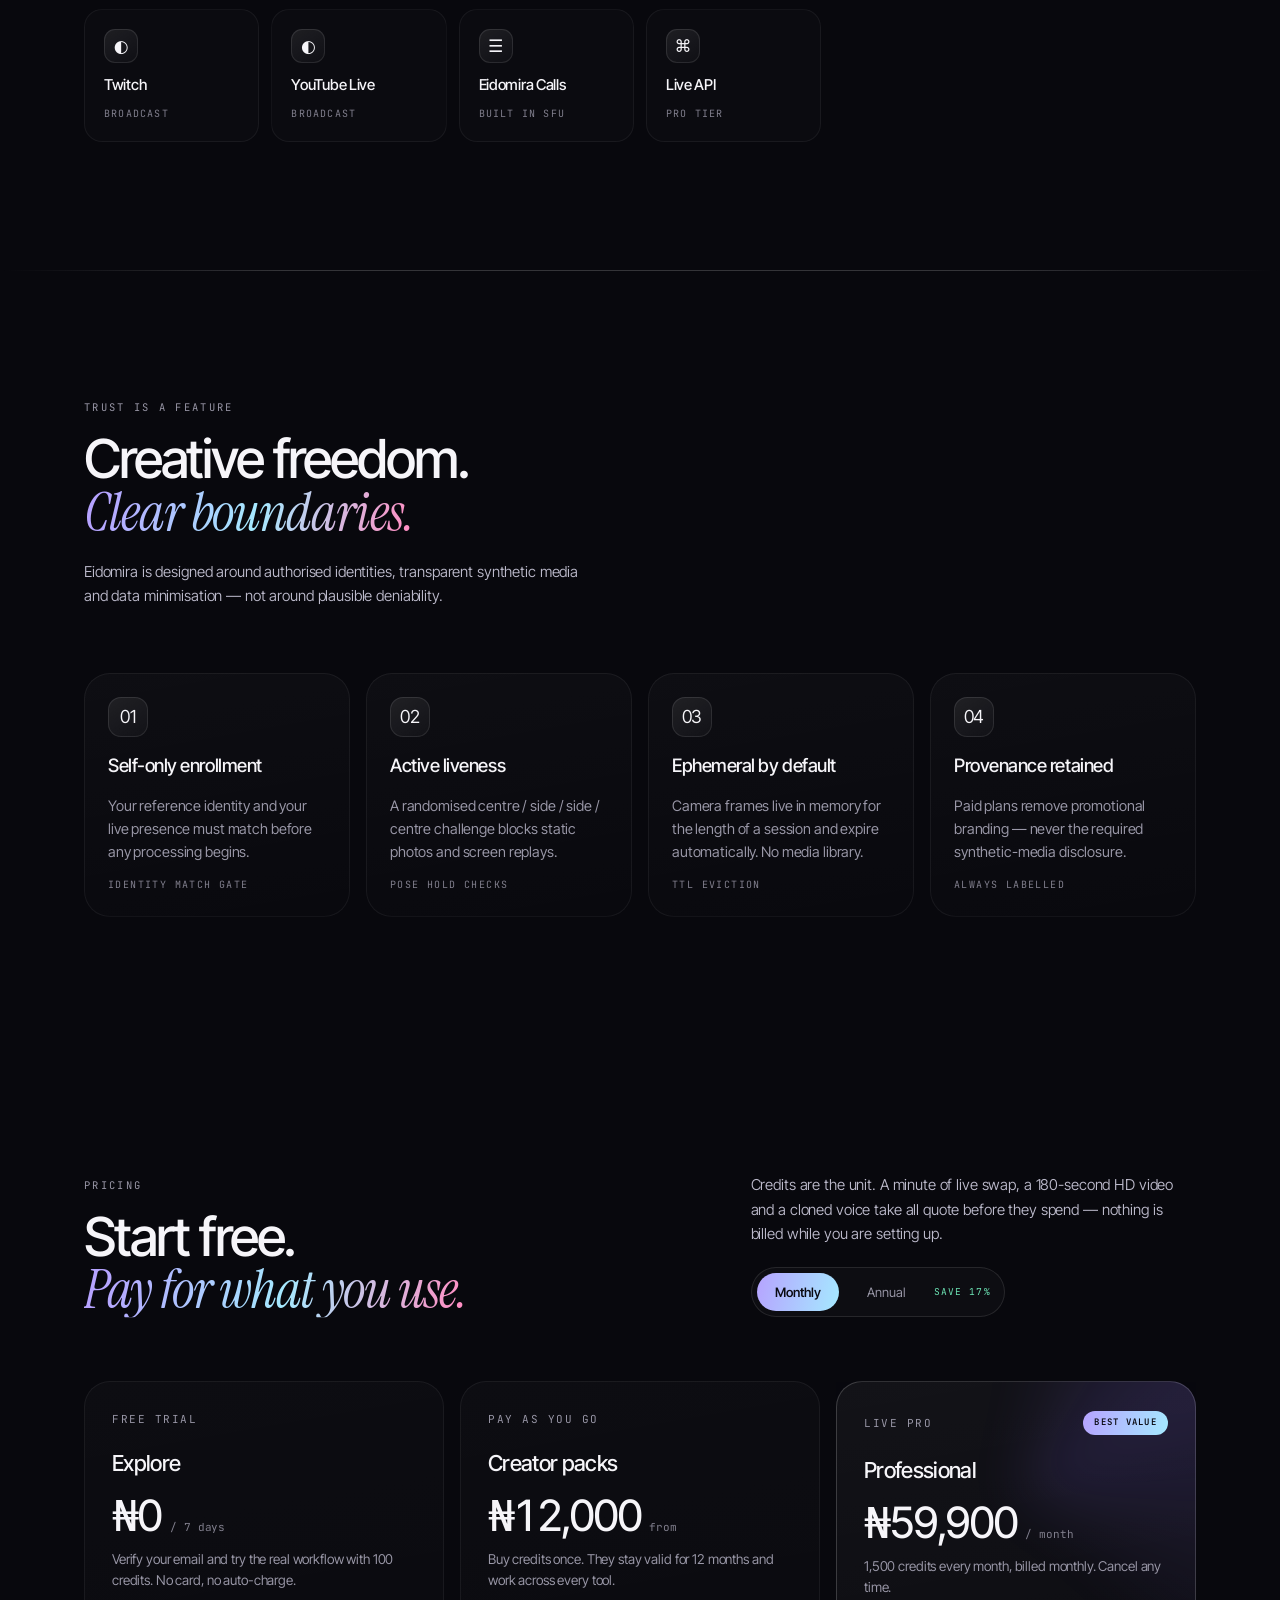
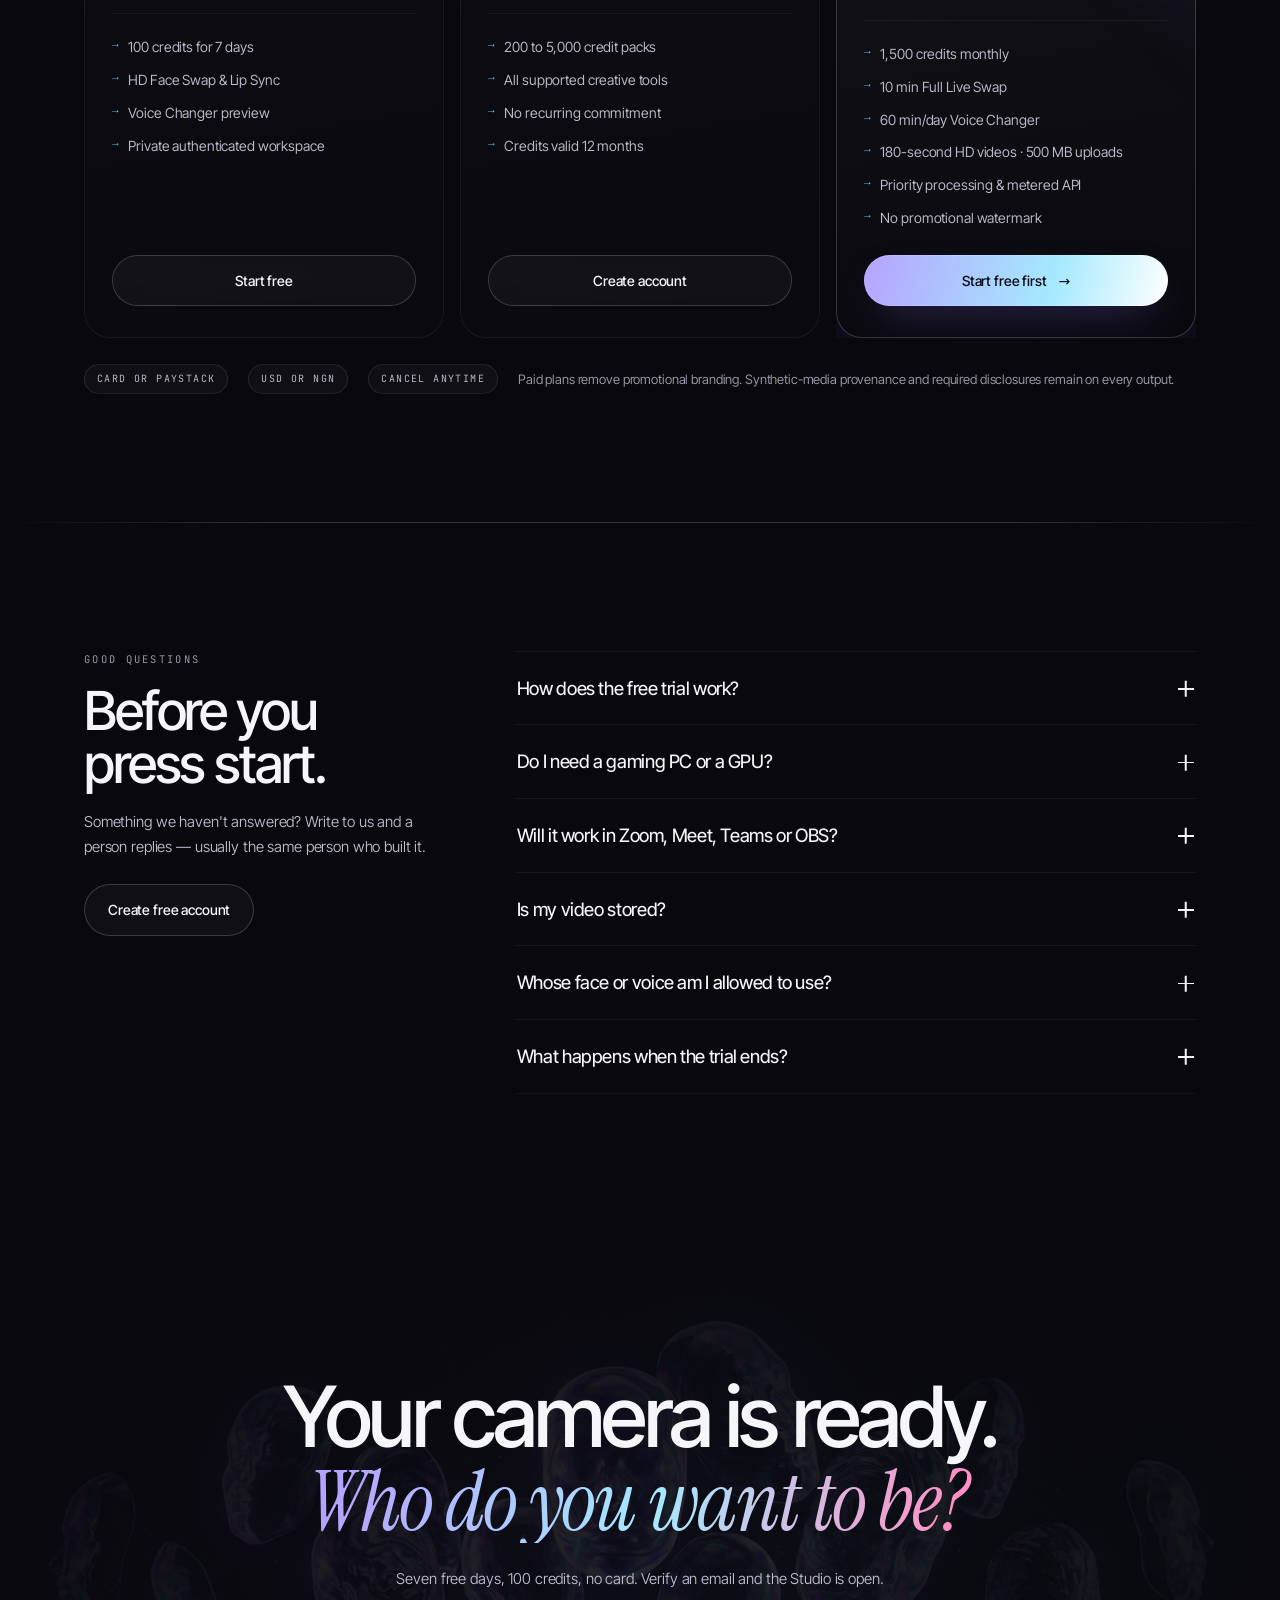
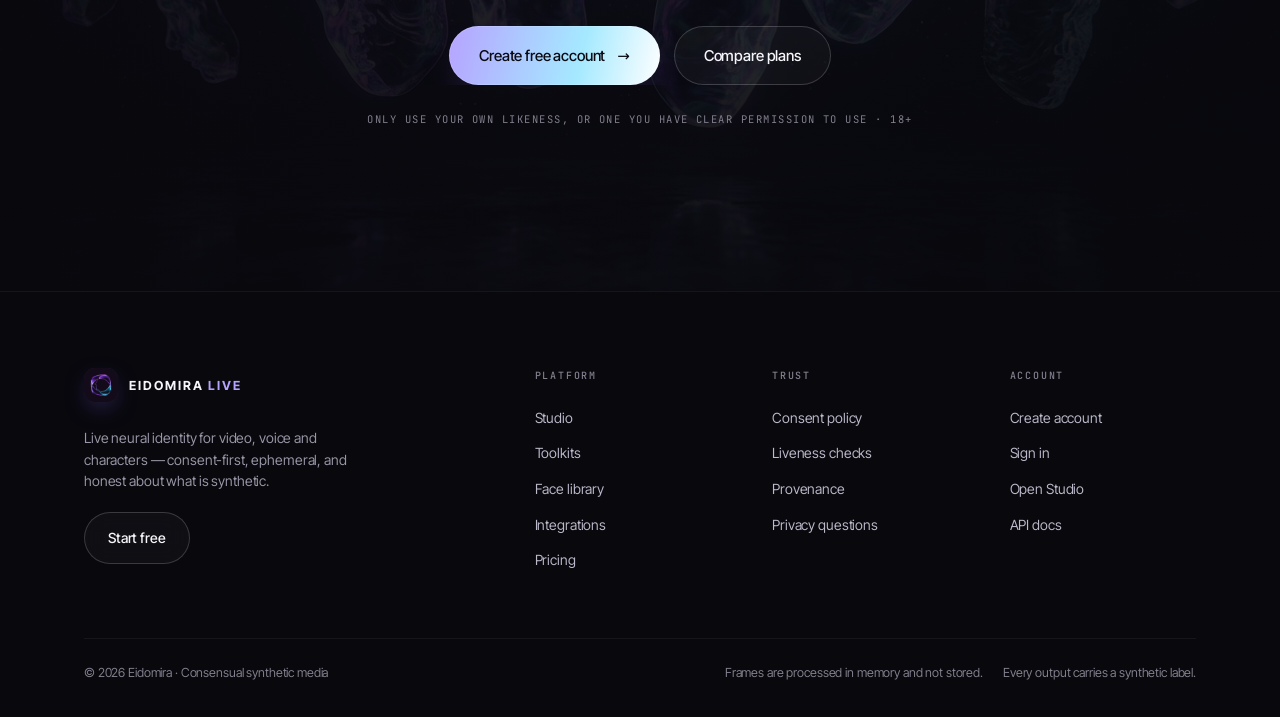
==== commit 789f3a8d: "Rebuild the studio in the same design system and split the shared layer A signed-up visitor went fro" ====
--- a/static/index.html
+++ b/static/index.html
@@ -20,6 +20,7 @@
 <link rel="preload" href="/static/fonts/inter-tight-latin-wght-normal.woff2" as="font" type="font/woff2" crossorigin>
 <link rel="preload" href="/static/fonts/instrument-serif-latin-400-italic.woff2" as="font" type="font/woff2" crossorigin>
 <link rel="stylesheet" href="/static/fonts.css">
+<link rel="stylesheet" href="/static/tokens.css">
 <link rel="stylesheet" href="/static/landing.css">
 <noscript><style>[data-reveal]{opacity:1!important;transform:none!important;filter:none!important;clip-path:none!important}</style></noscript>
 </head>
--- a/static/tokens.css
+++ b/static/tokens.css
@@ -0,0 +1,554 @@
+/* ==========================================================================
+   EIDOMIRA — shared design tokens & primitives
+   Loaded by both the public landing page and the private studio so the two
+   surfaces cannot drift apart. Page-specific rules live in landing.css and
+   studio.css and must not redefine anything in here.
+   ========================================================================== */
+
+/* --------------------------------------------------------------------------
+   1. Tokens
+   -------------------------------------------------------------------------- */
+:root {
+  --ink-900: #050508;
+  --ink-800: #08080d;
+  --ink-700: #0c0c13;
+  --ink-600: #111119;
+  --ink-500: #16161f;
+
+  --line: rgba(255, 255, 255, 0.10);
+  --line-soft: rgba(255, 255, 255, 0.055);
+  --line-strong: rgba(255, 255, 255, 0.18);
+
+  --paper: #f6f5f9;
+  --paper-2: #bcbacb;
+  /* Muted ramp is contrast-checked against the lightest panel (#131318):
+     paper 17.1:1, paper-2 9.7:1, paper-3 6.6:1, paper-4 4.9:1 — all WCAG AA for body text. */
+  --paper-3: #9a98a8;
+  --paper-4: #83818f;
+
+  --violet: #8b6cff;
+  --violet-soft: #b6a3ff;
+  --cyan: #52d3ff;
+  --cyan-soft: #a5e9ff;
+  --amber: #ffb173;
+  --rose: #ff8fc4;
+  --mint: #6ee7b7;
+
+  --glow-violet: rgba(139, 108, 255, 0.55);
+  --glow-cyan: rgba(82, 211, 255, 0.45);
+
+  --serif: "Instrument Serif", "Iowan Old Style", Georgia, "Times New Roman", serif;
+  --sans: "Inter Tight", ui-sans-serif, system-ui, -apple-system, "Segoe UI", Roboto, sans-serif;
+  --mono: "JetBrains Mono", ui-monospace, SFMono-Regular, Menlo, monospace;
+
+  --r-xs: 8px;
+  --r-sm: 12px;
+  --r-md: 18px;
+  --r-lg: 26px;
+  --r-xl: 36px;
+  --r-full: 999px;
+
+  --ease: cubic-bezier(0.22, 1, 0.36, 1);
+  --ease-soft: cubic-bezier(0.4, 0, 0.2, 1);
+  --ease-back: cubic-bezier(0.34, 1.4, 0.5, 1);
+
+  --shell: 1240px;
+  --pad: clamp(20px, 5vw, 64px);
+  --nav-h: 74px;
+
+  --shadow-card: 0 24px 70px -30px #000000cc, 0 2px 0 0 #ffffff08 inset;
+  --shadow-lift: 0 44px 110px -40px #000000e6, 0 0 0 1px #ffffff0f inset;
+}
+
+/* --------------------------------------------------------------------------
+   2. Reset & base
+   -------------------------------------------------------------------------- */
+*,
+*::before,
+*::after { box-sizing: border-box; }
+
+html {
+  scroll-behavior: smooth;
+  scroll-padding-top: calc(var(--nav-h) + 18px);
+  -webkit-text-size-adjust: 100%;
+}
+
+body {
+  margin: 0;
+  background: var(--ink-800);
+  color: var(--paper);
+  font-family: var(--sans);
+  font-size: 16px;
+  line-height: 1.55;
+  font-weight: 380;
+  letter-spacing: -0.008em;
+  overflow-x: hidden;
+  -webkit-font-smoothing: antialiased;
+  text-rendering: optimizeLegibility;
+}
+
+body.is-locked,
+body.drawer-open { overflow: hidden; }
+
+/* Visually hidden until focused */
+.skip-link {
+  position: fixed;
+  top: 10px;
+  left: 10px;
+  z-index: 100;
+  padding: 12px 18px;
+  border-radius: var(--r-full);
+  background: var(--violet);
+  color: #0a0a12;
+  font-size: 13px;
+  font-weight: 550;
+  transform: translateY(-160%);
+  transition: transform 0.35s var(--ease);
+}
+.skip-link:focus-visible { transform: none; }
+
+img, video, canvas, svg { display: block; max-width: 100%; }
+img { height: auto; }
+a { color: inherit; text-decoration: none; }
+button, input, select, textarea { font: inherit; color: inherit; }
+button { background: none; border: 0; cursor: pointer; }
+[hidden] { display: none !important; }
+
+:focus-visible {
+  outline: 2px solid var(--cyan);
+  outline-offset: 3px;
+  border-radius: 4px;
+}
+
+::selection { background: rgba(139, 108, 255, 0.45); color: #fff; }
+
+/* Scrollbar — desktop only flourish */
+@media (min-width: 900px) {
+  ::-webkit-scrollbar { width: 11px; }
+  ::-webkit-scrollbar-track { background: var(--ink-900); }
+  ::-webkit-scrollbar-thumb {
+    background: #2a2a38;
+    border: 3px solid var(--ink-900);
+    border-radius: 99px;
+  }
+  ::-webkit-scrollbar-thumb:hover { background: #3b3b4d; }
+}
+
+/* --------------------------------------------------------------------------
+   3. Global overlays: grain, vignette, spotlight, scroll progress
+   -------------------------------------------------------------------------- */
+.fx-grain,
+.fx-vignette,
+.fx-spot {
+  position: fixed;
+  inset: 0;
+  pointer-events: none;
+  z-index: 9;
+}
+
+.fx-grain {
+  opacity: 0.05;
+  mix-blend-mode: overlay;
+  background-image: url("data:image/svg+xml,%3Csvg xmlns='http://www.w3.org/2000/svg' width='160' height='160'%3E%3Cfilter id='n'%3E%3CfeTurbulence type='fractalNoise' baseFrequency='0.85' numOctaves='3'/%3E%3C/filter%3E%3Crect width='160' height='160' filter='url(%23n)'/%3E%3C/svg%3E");
+  animation: grain 6s steps(6) infinite;
+}
+
+@keyframes grain {
+  0%, 100% { transform: translate(0, 0); }
+  20% { transform: translate(-3%, 2%); }
+  40% { transform: translate(2%, -3%); }
+  60% { transform: translate(-2%, -2%); }
+  80% { transform: translate(3%, 1%); }
+}
+
+/* Side vignette only: a bottom-gradient vignette would dim content sitting low in the
+   viewport, so the falloff stays on the left/right edges where nothing lives. */
+.fx-vignette {
+  background: linear-gradient(
+    90deg,
+    rgba(5, 5, 8, 0.5) 0%,
+    rgba(5, 5, 8, 0) 16%,
+    rgba(5, 5, 8, 0) 84%,
+    rgba(5, 5, 8, 0.5) 100%
+  );
+}
+
+/* Spotlight is a fixed-size layer moved with `transform` only, so following the cursor
+   stays on the compositor instead of repainting a full-screen gradient every frame. */
+.fx-spot {
+  inset: auto;
+  left: 0;
+  top: 0;
+  width: 720px;
+  height: 720px;
+  margin: -360px 0 0 -360px;
+  border-radius: 50%;
+  filter: blur(6px);
+  background: radial-gradient(circle, rgba(139, 108, 255, 0.14), rgba(82, 211, 255, 0.06) 40%, transparent 66%);
+  transition: opacity 0.6s var(--ease-soft);
+  opacity: 0;
+  will-change: transform;
+}
+body.has-pointer .fx-spot { opacity: 1; }
+
+.progress-rail {
+  position: fixed;
+  top: 0;
+  left: 0;
+  right: 0;
+  height: 2px;
+  z-index: 60;
+  background: #ffffff0a;
+}
+.progress-rail i {
+  display: block;
+  height: 100%;
+  width: 0;
+  background: linear-gradient(90deg, var(--violet), var(--cyan));
+  box-shadow: 0 0 18px var(--glow-cyan);
+}
+
+/* --------------------------------------------------------------------------
+   4. Layout primitives
+   -------------------------------------------------------------------------- */
+.shell {
+  width: 100%;
+  max-width: var(--shell);
+  margin-inline: auto;
+  padding-inline: var(--pad);
+}
+
+.section { position: relative; padding-block: clamp(72px, 10vw, 148px); }
+.section--tight { padding-block: clamp(56px, 7vw, 96px); }
+
+.rule {
+  height: 1px;
+  border: 0;
+  margin: 0;
+  background: linear-gradient(90deg, transparent, var(--line-strong) 22%, var(--line-strong) 78%, transparent);
+}
+
+.tag {
+  display: inline-flex;
+  align-items: center;
+  gap: 9px;
+  font-family: var(--mono);
+  font-size: 10.5px;
+  font-weight: 500;
+  letter-spacing: 0.2em;
+  text-transform: uppercase;
+  color: var(--paper-3);
+}
+.tag::before {
+  content: "";
+  width: 6px;
+  height: 6px;
+  border-radius: 50%;
+  background: var(--cyan);
+  box-shadow: 0 0 12px var(--cyan);
+}
+.tag--violet::before { background: var(--violet); box-shadow: 0 0 12px var(--violet); }
+.tag--amber::before { background: var(--amber); box-shadow: 0 0 12px var(--amber); }
+
+.kicker {
+  font-family: var(--mono);
+  font-size: 10.5px;
+  letter-spacing: 0.22em;
+  text-transform: uppercase;
+  color: var(--paper-3);
+  margin: 0 0 18px;
+}
+
+/* Headings ---------------------------------------------------------------- */
+.h-xl,
+.h-lg,
+.h-md {
+  font-weight: 500;
+  letter-spacing: -0.035em;
+  line-height: 0.98;
+  margin: 0;
+  text-wrap: balance;
+}
+
+.h-xl { font-size: clamp(2.9rem, 6.6vw, 6rem); letter-spacing: -0.045em; }
+.h-lg { font-size: clamp(2.1rem, 4.2vw, 3.6rem); letter-spacing: -0.04em; }
+.h-md { font-size: clamp(1.4rem, 2.2vw, 1.9rem); letter-spacing: -0.03em; line-height: 1.1; }
+
+.serif {
+  font-family: var(--serif);
+  font-style: italic;
+  font-weight: 400;
+  letter-spacing: -0.02em;
+  background: linear-gradient(104deg, var(--violet-soft) 6%, var(--cyan-soft) 52%, var(--rose) 96%);
+  -webkit-background-clip: text;
+  background-clip: text;
+  color: transparent;
+  padding-right: 0.06em;
+}
+
+.serif--plain {
+  background: none;
+  color: var(--paper);
+  -webkit-text-fill-color: currentColor;
+}
+
+.lede {
+  color: var(--paper-2);
+  font-size: clamp(15px, 1.15vw, 17.5px);
+  line-height: 1.65;
+  max-width: 56ch;
+  font-weight: 350;
+}
+
+.muted { color: var(--paper-3); }
+.mono { font-family: var(--mono); font-size: 11px; letter-spacing: 0.14em; text-transform: uppercase; }
+
+/* Section head ------------------------------------------------------------ */
+.section-head { max-width: 720px; margin-bottom: clamp(38px, 5vw, 64px); }
+.section-head .h-lg { margin-top: 14px; }
+.section-head .lede { margin-top: 20px; }
+
+.section-head--split {
+  max-width: none;
+  display: grid;
+  grid-template-columns: minmax(0, 1.15fr) minmax(0, 0.85fr);
+  gap: clamp(24px, 5vw, 72px);
+  align-items: end;
+}
+.section-head--split .lede { margin-top: 0; }
+
+/* --------------------------------------------------------------------------
+   5. Buttons & pills
+   -------------------------------------------------------------------------- */
+.btn {
+  position: relative;
+  display: inline-flex;
+  align-items: center;
+  gap: 12px;
+  padding: 15px 24px;
+  border-radius: var(--r-full);
+  font-size: 14px;
+  font-weight: 500;
+  letter-spacing: -0.01em;
+  white-space: nowrap;
+  isolation: isolate;
+  overflow: hidden;
+  transition: transform 0.45s var(--ease), box-shadow 0.45s var(--ease), color 0.3s var(--ease-soft);
+}
+
+.btn__arrow { transition: transform 0.5s var(--ease); }
+.btn:hover .btn__arrow { transform: translateX(4px); }
+
+.btn--primary {
+  color: #0a0a12;
+  background: linear-gradient(103deg, var(--violet-soft), var(--cyan-soft) 62%, #ffffff);
+  box-shadow: 0 16px 40px -18px var(--glow-violet), 0 0 0 1px #ffffff26 inset;
+}
+.btn--primary::after {
+  content: "";
+  position: absolute;
+  inset: 0;
+  z-index: -1;
+  background: linear-gradient(103deg, #ffffff, #ffffff);
+  opacity: 0;
+  transition: opacity 0.45s var(--ease);
+}
+.btn--primary:hover { transform: translateY(-2px); box-shadow: 0 26px 60px -20px var(--glow-violet), 0 0 0 1px #ffffff40 inset; }
+.btn--primary:hover::after { opacity: 0.55; }
+
+.btn--ghost {
+  color: var(--paper);
+  background: #ffffff08;
+  box-shadow: 0 0 0 1px var(--line-strong) inset;
+  backdrop-filter: blur(12px);
+}
+.btn--ghost:hover { background: #ffffff12; transform: translateY(-2px); }
+
+.btn--link {
+  padding: 15px 4px;
+  color: var(--paper-2);
+  gap: 9px;
+  border-radius: var(--r-sm);
+}
+.btn--link:hover { color: var(--paper); }
+.btn--link::after {
+  content: "";
+  position: absolute;
+  left: 4px;
+  right: 4px;
+  bottom: 9px;
+  height: 1px;
+  background: currentColor;
+  transform: scaleX(0);
+  transform-origin: left;
+  transition: transform 0.55s var(--ease);
+}
+.btn--link:hover::after { transform: scaleX(1); }
+
+.btn--lg { padding: 18px 30px; font-size: 15px; }
+.btn--block { width: 100%; justify-content: center; }
+
+.btn-group { display: flex; flex-wrap: wrap; align-items: center; gap: 10px 14px; }
+
+.pill {
+  display: inline-flex;
+  align-items: center;
+  gap: 8px;
+  padding: 7px 13px;
+  border-radius: var(--r-full);
+  font-family: var(--mono);
+  font-size: 10px;
+  letter-spacing: 0.14em;
+  text-transform: uppercase;
+  color: var(--paper-2);
+  background: #ffffff08;
+  box-shadow: 0 0 0 1px var(--line) inset;
+}
+
+
+/* --------------------------------------------------------------------------
+   19. Auth modal
+   -------------------------------------------------------------------------- */
+.authModal {
+  position: fixed;
+  inset: 0;
+  z-index: 90;
+  display: grid;
+  place-items: center;
+  padding: 20px;
+  background: #04040ade;
+  backdrop-filter: blur(16px);
+  animation: fadeIn 0.35s var(--ease-soft) both;
+}
+@keyframes fadeIn { from { opacity: 0; } }
+
+.authCard {
+  position: relative;
+  width: min(430px, 100%);
+  padding: 34px 32px 30px;
+  border-radius: var(--r-lg);
+  background: linear-gradient(170deg, #16161f, #0b0b12);
+  box-shadow: 0 0 0 1px var(--line-strong) inset, 0 60px 120px -50px #000;
+  display: flex;
+  flex-direction: column;
+  gap: 12px;
+  text-align: left;
+  animation: modalIn 0.55s var(--ease) both;
+}
+@keyframes modalIn {
+  from { opacity: 0; transform: translateY(14px) scale(0.98); }
+}
+.authCard::before {
+  content: "";
+  position: absolute;
+  inset: -40% 30% 60%;
+  background: radial-gradient(circle, var(--glow-violet), transparent 70%);
+  filter: blur(40px);
+  opacity: 0.55;
+  pointer-events: none;
+}
+.authCard > * { position: relative; }
+.authCard h2 { margin: 12px 0 0; font-size: 26px; font-weight: 500; letter-spacing: -0.035em; }
+.authCard p { margin: 0 0 8px; font-size: 13.5px; color: var(--paper-3); }
+.authCard input {
+  padding: 14px 16px;
+  border-radius: var(--r-sm);
+  background: #00000059;
+  border: 1px solid var(--line);
+  font-size: 14.5px;
+  transition: border-color 0.35s, box-shadow 0.35s;
+}
+.authCard input::placeholder { color: var(--paper-4); }
+.authCard input:focus {
+  outline: none;
+  border-color: rgba(82, 211, 255, 0.55);
+  box-shadow: 0 0 0 4px rgba(82, 211, 255, 0.12);
+}
+.authCard .btn { margin-top: 6px; justify-content: center; }
+.authClose {
+  position: absolute;
+  top: 14px;
+  right: 14px;
+  width: 34px;
+  height: 34px;
+  border-radius: 50%;
+  font-size: 19px;
+  line-height: 1;
+  color: var(--paper-3);
+  background: #ffffff08;
+  transition: background 0.35s, color 0.35s, transform 0.4s var(--ease);
+}
+.authClose:hover { background: #ffffff14; color: var(--paper); transform: rotate(90deg); }
+.authSwitch {
+  align-self: center;
+  font-size: 13px;
+  color: var(--paper-3);
+  padding: 6px;
+  transition: color 0.35s;
+}
+.authSwitch:hover { color: var(--cyan-soft); }
+.authMessage { min-height: 18px; font-size: 13px; text-align: center; }
+
+
+/* --------------------------------------------------------------------------
+   20. Motion: scroll reveal
+   -------------------------------------------------------------------------- */
+[data-reveal] {
+  opacity: 0;
+  transform: translate3d(0, 30px, 0);
+  filter: blur(7px);
+  transition:
+    opacity 0.95s var(--ease) var(--d, 0ms),
+    transform 0.95s var(--ease) var(--d, 0ms),
+    filter 0.95s var(--ease) var(--d, 0ms);
+}
+[data-reveal="left"] { transform: translate3d(-38px, 0, 0); }
+[data-reveal="right"] { transform: translate3d(38px, 0, 0); }
+[data-reveal="scale"] { transform: scale(0.94); }
+[data-reveal="clip"] { opacity: 1; filter: none; transform: none; clip-path: inset(0 0 100% 0); transition: clip-path 1.1s var(--ease) var(--d, 0ms); }
+[data-reveal].is-in {
+  opacity: 1;
+  transform: none;
+  filter: blur(0);
+  clip-path: inset(0 0 0 0);
+}
+
+/* Tilt shares elements with [data-reveal], so it is declared after the reveal rules and
+   matches with equal specificity to win the cascade without a wrapper element. */
+[data-tilt],
+[data-reveal][data-tilt] {
+  transform: perspective(1100px) rotateX(var(--rx, 0deg)) rotateY(var(--ry, 0deg)) translateZ(0);
+  /* transform is owned by the pointer handler; the reveal transition is restated here so
+     tilted elements keep their opacity/blur fade and stagger delay. */
+  transition:
+    transform 0.7s var(--ease),
+    opacity 0.95s var(--ease) var(--d, 0ms),
+    filter 0.95s var(--ease) var(--d, 0ms);
+}
+
+
+/* --------------------------------------------------------------------------
+   22. Reduced motion & print
+   -------------------------------------------------------------------------- */
+@media (prefers-reduced-motion: reduce) {
+  html { scroll-behavior: auto; }
+  *,
+  *::before,
+  *::after {
+    animation-duration: 0.01ms !important;
+    animation-iteration-count: 1 !important;
+    transition-duration: 0.01ms !important;
+  }
+  [data-reveal] { opacity: 1 !important; transform: none !important; filter: none !important; clip-path: none !important; }
+  .reveal-word > span { transform: none; }
+  .hero__lede,
+  .hero__actions,
+  .hero__meta,
+  .monitor { opacity: 1; transform: none; animation: none; }
+  .marquee__track { animation: none; }
+}
+
+@media print {
+  .nav, .drawer, .fx-grain, .fx-spot, .fx-vignette, .progress-rail { display: none !important; }
+  body { background: #fff; color: #000; }
+}
--- a/static/landing.css
+++ b/static/landing.css
@@ -3,406 +3,6 @@
    Dark editorial / editorial-tech art direction.
    Layers: tokens → primitives → sections → motion → responsive → a11y
    ========================================================================== */
-
-/* --------------------------------------------------------------------------
-   1. Tokens
-   -------------------------------------------------------------------------- */
-:root {
-  --ink-900: #050508;
-  --ink-800: #08080d;
-  --ink-700: #0c0c13;
-  --ink-600: #111119;
-  --ink-500: #16161f;
-
-  --line: rgba(255, 255, 255, 0.10);
-  --line-soft: rgba(255, 255, 255, 0.055);
-  --line-strong: rgba(255, 255, 255, 0.18);
-
-  --paper: #f6f5f9;
-  --paper-2: #bcbacb;
-  /* Muted ramp is contrast-checked against the lightest panel (#131318):
-     paper 17.1:1, paper-2 9.7:1, paper-3 6.6:1, paper-4 4.9:1 — all WCAG AA for body text. */
-  --paper-3: #9a98a8;
-  --paper-4: #83818f;
-
-  --violet: #8b6cff;
-  --violet-soft: #b6a3ff;
-  --cyan: #52d3ff;
-  --cyan-soft: #a5e9ff;
-  --amber: #ffb173;
-  --rose: #ff8fc4;
-  --mint: #6ee7b7;
-
-  --glow-violet: rgba(139, 108, 255, 0.55);
-  --glow-cyan: rgba(82, 211, 255, 0.45);
-
-  --serif: "Instrument Serif", "Iowan Old Style", Georgia, "Times New Roman", serif;
-  --sans: "Inter Tight", ui-sans-serif, system-ui, -apple-system, "Segoe UI", Roboto, sans-serif;
-  --mono: "JetBrains Mono", ui-monospace, SFMono-Regular, Menlo, monospace;
-
-  --r-xs: 8px;
-  --r-sm: 12px;
-  --r-md: 18px;
-  --r-lg: 26px;
-  --r-xl: 36px;
-  --r-full: 999px;
-
-  --ease: cubic-bezier(0.22, 1, 0.36, 1);
-  --ease-soft: cubic-bezier(0.4, 0, 0.2, 1);
-  --ease-back: cubic-bezier(0.34, 1.4, 0.5, 1);
-
-  --shell: 1240px;
-  --pad: clamp(20px, 5vw, 64px);
-  --nav-h: 74px;
-
-  --shadow-card: 0 24px 70px -30px #000000cc, 0 2px 0 0 #ffffff08 inset;
-  --shadow-lift: 0 44px 110px -40px #000000e6, 0 0 0 1px #ffffff0f inset;
-}
-
-/* --------------------------------------------------------------------------
-   2. Reset & base
-   -------------------------------------------------------------------------- */
-*,
-*::before,
-*::after { box-sizing: border-box; }
-
-html {
-  scroll-behavior: smooth;
-  scroll-padding-top: calc(var(--nav-h) + 18px);
-  -webkit-text-size-adjust: 100%;
-}
-
-body {
-  margin: 0;
-  background: var(--ink-800);
-  color: var(--paper);
-  font-family: var(--sans);
-  font-size: 16px;
-  line-height: 1.55;
-  font-weight: 380;
-  letter-spacing: -0.008em;
-  overflow-x: hidden;
-  -webkit-font-smoothing: antialiased;
-  text-rendering: optimizeLegibility;
-}
-
-body.is-locked,
-body.drawer-open { overflow: hidden; }
-
-/* Visually hidden until focused */
-.skip-link {
-  position: fixed;
-  top: 10px;
-  left: 10px;
-  z-index: 100;
-  padding: 12px 18px;
-  border-radius: var(--r-full);
-  background: var(--violet);
-  color: #0a0a12;
-  font-size: 13px;
-  font-weight: 550;
-  transform: translateY(-160%);
-  transition: transform 0.35s var(--ease);
-}
-.skip-link:focus-visible { transform: none; }
-
-img, video, canvas, svg { display: block; max-width: 100%; }
-img { height: auto; }
-a { color: inherit; text-decoration: none; }
-button, input, select, textarea { font: inherit; color: inherit; }
-button { background: none; border: 0; cursor: pointer; }
-[hidden] { display: none !important; }
-
-:focus-visible {
-  outline: 2px solid var(--cyan);
-  outline-offset: 3px;
-  border-radius: 4px;
-}
-
-::selection { background: rgba(139, 108, 255, 0.45); color: #fff; }
-
-/* Scrollbar — desktop only flourish */
-@media (min-width: 900px) {
-  ::-webkit-scrollbar { width: 11px; }
-  ::-webkit-scrollbar-track { background: var(--ink-900); }
-  ::-webkit-scrollbar-thumb {
-    background: #2a2a38;
-    border: 3px solid var(--ink-900);
-    border-radius: 99px;
-  }
-  ::-webkit-scrollbar-thumb:hover { background: #3b3b4d; }
-}
-
-/* --------------------------------------------------------------------------
-   3. Global overlays: grain, vignette, spotlight, scroll progress
-   -------------------------------------------------------------------------- */
-.fx-grain,
-.fx-vignette,
-.fx-spot {
-  position: fixed;
-  inset: 0;
-  pointer-events: none;
-  z-index: 9;
-}
-
-.fx-grain {
-  opacity: 0.05;
-  mix-blend-mode: overlay;
-  background-image: url("data:image/svg+xml,%3Csvg xmlns='http://www.w3.org/2000/svg' width='160' height='160'%3E%3Cfilter id='n'%3E%3CfeTurbulence type='fractalNoise' baseFrequency='0.85' numOctaves='3'/%3E%3C/filter%3E%3Crect width='160' height='160' filter='url(%23n)'/%3E%3C/svg%3E");
-  animation: grain 6s steps(6) infinite;
-}
-
-@keyframes grain {
-  0%, 100% { transform: translate(0, 0); }
-  20% { transform: translate(-3%, 2%); }
-  40% { transform: translate(2%, -3%); }
-  60% { transform: translate(-2%, -2%); }
-  80% { transform: translate(3%, 1%); }
-}
-
-/* Side vignette only: a bottom-gradient vignette would dim content sitting low in the
-   viewport, so the falloff stays on the left/right edges where nothing lives. */
-.fx-vignette {
-  background: linear-gradient(
-    90deg,
-    rgba(5, 5, 8, 0.5) 0%,
-    rgba(5, 5, 8, 0) 16%,
-    rgba(5, 5, 8, 0) 84%,
-    rgba(5, 5, 8, 0.5) 100%
-  );
-}
-
-/* Spotlight is a fixed-size layer moved with `transform` only, so following the cursor
-   stays on the compositor instead of repainting a full-screen gradient every frame. */
-.fx-spot {
-  inset: auto;
-  left: 0;
-  top: 0;
-  width: 720px;
-  height: 720px;
-  margin: -360px 0 0 -360px;
-  border-radius: 50%;
-  filter: blur(6px);
-  background: radial-gradient(circle, rgba(139, 108, 255, 0.14), rgba(82, 211, 255, 0.06) 40%, transparent 66%);
-  transition: opacity 0.6s var(--ease-soft);
-  opacity: 0;
-  will-change: transform;
-}
-body.has-pointer .fx-spot { opacity: 1; }
-
-.progress-rail {
-  position: fixed;
-  top: 0;
-  left: 0;
-  right: 0;
-  height: 2px;
-  z-index: 60;
-  background: #ffffff0a;
-}
-.progress-rail i {
-  display: block;
-  height: 100%;
-  width: 0;
-  background: linear-gradient(90deg, var(--violet), var(--cyan));
-  box-shadow: 0 0 18px var(--glow-cyan);
-}
-
-/* --------------------------------------------------------------------------
-   4. Layout primitives
-   -------------------------------------------------------------------------- */
-.shell {
-  width: 100%;
-  max-width: var(--shell);
-  margin-inline: auto;
-  padding-inline: var(--pad);
-}
-
-.section { position: relative; padding-block: clamp(72px, 10vw, 148px); }
-.section--tight { padding-block: clamp(56px, 7vw, 96px); }
-
-.rule {
-  height: 1px;
-  border: 0;
-  margin: 0;
-  background: linear-gradient(90deg, transparent, var(--line-strong) 22%, var(--line-strong) 78%, transparent);
-}
-
-.tag {
-  display: inline-flex;
-  align-items: center;
-  gap: 9px;
-  font-family: var(--mono);
-  font-size: 10.5px;
-  font-weight: 500;
-  letter-spacing: 0.2em;
-  text-transform: uppercase;
-  color: var(--paper-3);
-}
-.tag::before {
-  content: "";
-  width: 6px;
-  height: 6px;
-  border-radius: 50%;
-  background: var(--cyan);
-  box-shadow: 0 0 12px var(--cyan);
-}
-.tag--violet::before { background: var(--violet); box-shadow: 0 0 12px var(--violet); }
-.tag--amber::before { background: var(--amber); box-shadow: 0 0 12px var(--amber); }
-
-.kicker {
-  font-family: var(--mono);
-  font-size: 10.5px;
-  letter-spacing: 0.22em;
-  text-transform: uppercase;
-  color: var(--paper-3);
-  margin: 0 0 18px;
-}
-
-/* Headings ---------------------------------------------------------------- */
-.h-xl,
-.h-lg,
-.h-md {
-  font-weight: 500;
-  letter-spacing: -0.035em;
-  line-height: 0.98;
-  margin: 0;
-  text-wrap: balance;
-}
-
-.h-xl { font-size: clamp(2.9rem, 6.6vw, 6rem); letter-spacing: -0.045em; }
-.h-lg { font-size: clamp(2.1rem, 4.2vw, 3.6rem); letter-spacing: -0.04em; }
-.h-md { font-size: clamp(1.4rem, 2.2vw, 1.9rem); letter-spacing: -0.03em; line-height: 1.1; }
-
-.serif {
-  font-family: var(--serif);
-  font-style: italic;
-  font-weight: 400;
-  letter-spacing: -0.02em;
-  background: linear-gradient(104deg, var(--violet-soft) 6%, var(--cyan-soft) 52%, var(--rose) 96%);
-  -webkit-background-clip: text;
-  background-clip: text;
-  color: transparent;
-  padding-right: 0.06em;
-}
-
-.serif--plain {
-  background: none;
-  color: var(--paper);
-  -webkit-text-fill-color: currentColor;
-}
-
-.lede {
-  color: var(--paper-2);
-  font-size: clamp(15px, 1.15vw, 17.5px);
-  line-height: 1.65;
-  max-width: 56ch;
-  font-weight: 350;
-}
-
-.muted { color: var(--paper-3); }
-.mono { font-family: var(--mono); font-size: 11px; letter-spacing: 0.14em; text-transform: uppercase; }
-
-/* Section head ------------------------------------------------------------ */
-.section-head { max-width: 720px; margin-bottom: clamp(38px, 5vw, 64px); }
-.section-head .h-lg { margin-top: 14px; }
-.section-head .lede { margin-top: 20px; }
-
-.section-head--split {
-  max-width: none;
-  display: grid;
-  grid-template-columns: minmax(0, 1.15fr) minmax(0, 0.85fr);
-  gap: clamp(24px, 5vw, 72px);
-  align-items: end;
-}
-.section-head--split .lede { margin-top: 0; }
-
-/* --------------------------------------------------------------------------
-   5. Buttons & pills
-   -------------------------------------------------------------------------- */
-.btn {
-  position: relative;
-  display: inline-flex;
-  align-items: center;
-  gap: 12px;
-  padding: 15px 24px;
-  border-radius: var(--r-full);
-  font-size: 14px;
-  font-weight: 500;
-  letter-spacing: -0.01em;
-  white-space: nowrap;
-  isolation: isolate;
-  overflow: hidden;
-  transition: transform 0.45s var(--ease), box-shadow 0.45s var(--ease), color 0.3s var(--ease-soft);
-}
-
-.btn__arrow { transition: transform 0.5s var(--ease); }
-.btn:hover .btn__arrow { transform: translateX(4px); }
-
-.btn--primary {
-  color: #0a0a12;
-  background: linear-gradient(103deg, var(--violet-soft), var(--cyan-soft) 62%, #ffffff);
-  box-shadow: 0 16px 40px -18px var(--glow-violet), 0 0 0 1px #ffffff26 inset;
-}
-.btn--primary::after {
-  content: "";
-  position: absolute;
-  inset: 0;
-  z-index: -1;
-  background: linear-gradient(103deg, #ffffff, #ffffff);
-  opacity: 0;
-  transition: opacity 0.45s var(--ease);
-}
-.btn--primary:hover { transform: translateY(-2px); box-shadow: 0 26px 60px -20px var(--glow-violet), 0 0 0 1px #ffffff40 inset; }
-.btn--primary:hover::after { opacity: 0.55; }
-
-.btn--ghost {
-  color: var(--paper);
-  background: #ffffff08;
-  box-shadow: 0 0 0 1px var(--line-strong) inset;
-  backdrop-filter: blur(12px);
-}
-.btn--ghost:hover { background: #ffffff12; transform: translateY(-2px); }
-
-.btn--link {
-  padding: 15px 4px;
-  color: var(--paper-2);
-  gap: 9px;
-  border-radius: var(--r-sm);
-}
-.btn--link:hover { color: var(--paper); }
-.btn--link::after {
-  content: "";
-  position: absolute;
-  left: 4px;
-  right: 4px;
-  bottom: 9px;
-  height: 1px;
-  background: currentColor;
-  transform: scaleX(0);
-  transform-origin: left;
-  transition: transform 0.55s var(--ease);
-}
-.btn--link:hover::after { transform: scaleX(1); }
-
-.btn--lg { padding: 18px 30px; font-size: 15px; }
-.btn--block { width: 100%; justify-content: center; }
-
-.btn-group { display: flex; flex-wrap: wrap; align-items: center; gap: 10px 14px; }
-
-.pill {
-  display: inline-flex;
-  align-items: center;
-  gap: 8px;
-  padding: 7px 13px;
-  border-radius: var(--r-full);
-  font-family: var(--mono);
-  font-size: 10px;
-  letter-spacing: 0.14em;
-  text-transform: uppercase;
-  color: var(--paper-2);
-  background: #ffffff08;
-  box-shadow: 0 0 0 1px var(--line) inset;
-}
 
 /* --------------------------------------------------------------------------
    6. Navigation
@@ -2012,125 +1612,6 @@
 }
 .footer__legal { display: flex; flex-wrap: wrap; gap: 8px 20px; }
 .footer__legal span { line-height: 1.6; }
-
-/* --------------------------------------------------------------------------
-   19. Auth modal
-   -------------------------------------------------------------------------- */
-.authModal {
-  position: fixed;
-  inset: 0;
-  z-index: 90;
-  display: grid;
-  place-items: center;
-  padding: 20px;
-  background: #04040ade;
-  backdrop-filter: blur(16px);
-  animation: fadeIn 0.35s var(--ease-soft) both;
-}
-@keyframes fadeIn { from { opacity: 0; } }
-
-.authCard {
-  position: relative;
-  width: min(430px, 100%);
-  padding: 34px 32px 30px;
-  border-radius: var(--r-lg);
-  background: linear-gradient(170deg, #16161f, #0b0b12);
-  box-shadow: 0 0 0 1px var(--line-strong) inset, 0 60px 120px -50px #000;
-  display: flex;
-  flex-direction: column;
-  gap: 12px;
-  text-align: left;
-  animation: modalIn 0.55s var(--ease) both;
-}
-@keyframes modalIn {
-  from { opacity: 0; transform: translateY(14px) scale(0.98); }
-}
-.authCard::before {
-  content: "";
-  position: absolute;
-  inset: -40% 30% 60%;
-  background: radial-gradient(circle, var(--glow-violet), transparent 70%);
-  filter: blur(40px);
-  opacity: 0.55;
-  pointer-events: none;
-}
-.authCard > * { position: relative; }
-.authCard h2 { margin: 12px 0 0; font-size: 26px; font-weight: 500; letter-spacing: -0.035em; }
-.authCard p { margin: 0 0 8px; font-size: 13.5px; color: var(--paper-3); }
-.authCard input {
-  padding: 14px 16px;
-  border-radius: var(--r-sm);
-  background: #00000059;
-  border: 1px solid var(--line);
-  font-size: 14.5px;
-  transition: border-color 0.35s, box-shadow 0.35s;
-}
-.authCard input::placeholder { color: var(--paper-4); }
-.authCard input:focus {
-  outline: none;
-  border-color: rgba(82, 211, 255, 0.55);
-  box-shadow: 0 0 0 4px rgba(82, 211, 255, 0.12);
-}
-.authCard .btn { margin-top: 6px; justify-content: center; }
-.authClose {
-  position: absolute;
-  top: 14px;
-  right: 14px;
-  width: 34px;
-  height: 34px;
-  border-radius: 50%;
-  font-size: 19px;
-  line-height: 1;
-  color: var(--paper-3);
-  background: #ffffff08;
-  transition: background 0.35s, color 0.35s, transform 0.4s var(--ease);
-}
-.authClose:hover { background: #ffffff14; color: var(--paper); transform: rotate(90deg); }
-.authSwitch {
-  align-self: center;
-  font-size: 13px;
-  color: var(--paper-3);
-  padding: 6px;
-  transition: color 0.35s;
-}
-.authSwitch:hover { color: var(--cyan-soft); }
-.authMessage { min-height: 18px; font-size: 13px; text-align: center; }
-
-/* --------------------------------------------------------------------------
-   20. Motion: scroll reveal
-   -------------------------------------------------------------------------- */
-[data-reveal] {
-  opacity: 0;
-  transform: translate3d(0, 30px, 0);
-  filter: blur(7px);
-  transition:
-    opacity 0.95s var(--ease) var(--d, 0ms),
-    transform 0.95s var(--ease) var(--d, 0ms),
-    filter 0.95s var(--ease) var(--d, 0ms);
-}
-[data-reveal="left"] { transform: translate3d(-38px, 0, 0); }
-[data-reveal="right"] { transform: translate3d(38px, 0, 0); }
-[data-reveal="scale"] { transform: scale(0.94); }
-[data-reveal="clip"] { opacity: 1; filter: none; transform: none; clip-path: inset(0 0 100% 0); transition: clip-path 1.1s var(--ease) var(--d, 0ms); }
-[data-reveal].is-in {
-  opacity: 1;
-  transform: none;
-  filter: blur(0);
-  clip-path: inset(0 0 0 0);
-}
-
-/* Tilt shares elements with [data-reveal], so it is declared after the reveal rules and
-   matches with equal specificity to win the cascade without a wrapper element. */
-[data-tilt],
-[data-reveal][data-tilt] {
-  transform: perspective(1100px) rotateX(var(--rx, 0deg)) rotateY(var(--ry, 0deg)) translateZ(0);
-  /* transform is owned by the pointer handler; the reveal transition is restated here so
-     tilted elements keep their opacity/blur fade and stagger delay. */
-  transition:
-    transform 0.7s var(--ease),
-    opacity 0.95s var(--ease) var(--d, 0ms),
-    filter 0.95s var(--ease) var(--d, 0ms);
-}
 
 /* --------------------------------------------------------------------------
    21. Responsive
@@ -2185,29 +1666,3 @@
   .tabs { width: 100%; overflow-x: auto; }
   .hero__meta { gap: 14px 24px; }
 }
-
-/* --------------------------------------------------------------------------
-   22. Reduced motion & print
-   -------------------------------------------------------------------------- */
-@media (prefers-reduced-motion: reduce) {
-  html { scroll-behavior: auto; }
-  *,
-  *::before,
-  *::after {
-    animation-duration: 0.01ms !important;
-    animation-iteration-count: 1 !important;
-    transition-duration: 0.01ms !important;
-  }
-  [data-reveal] { opacity: 1 !important; transform: none !important; filter: none !important; clip-path: none !important; }
-  .reveal-word > span { transform: none; }
-  .hero__lede,
-  .hero__actions,
-  .hero__meta,
-  .monitor { opacity: 1; transform: none; animation: none; }
-  .marquee__track { animation: none; }
-}
-
-@media print {
-  .nav, .drawer, .fx-grain, .fx-spot, .fx-vignette, .progress-rail { display: none !important; }
-  body { background: #fff; color: #000; }
-}
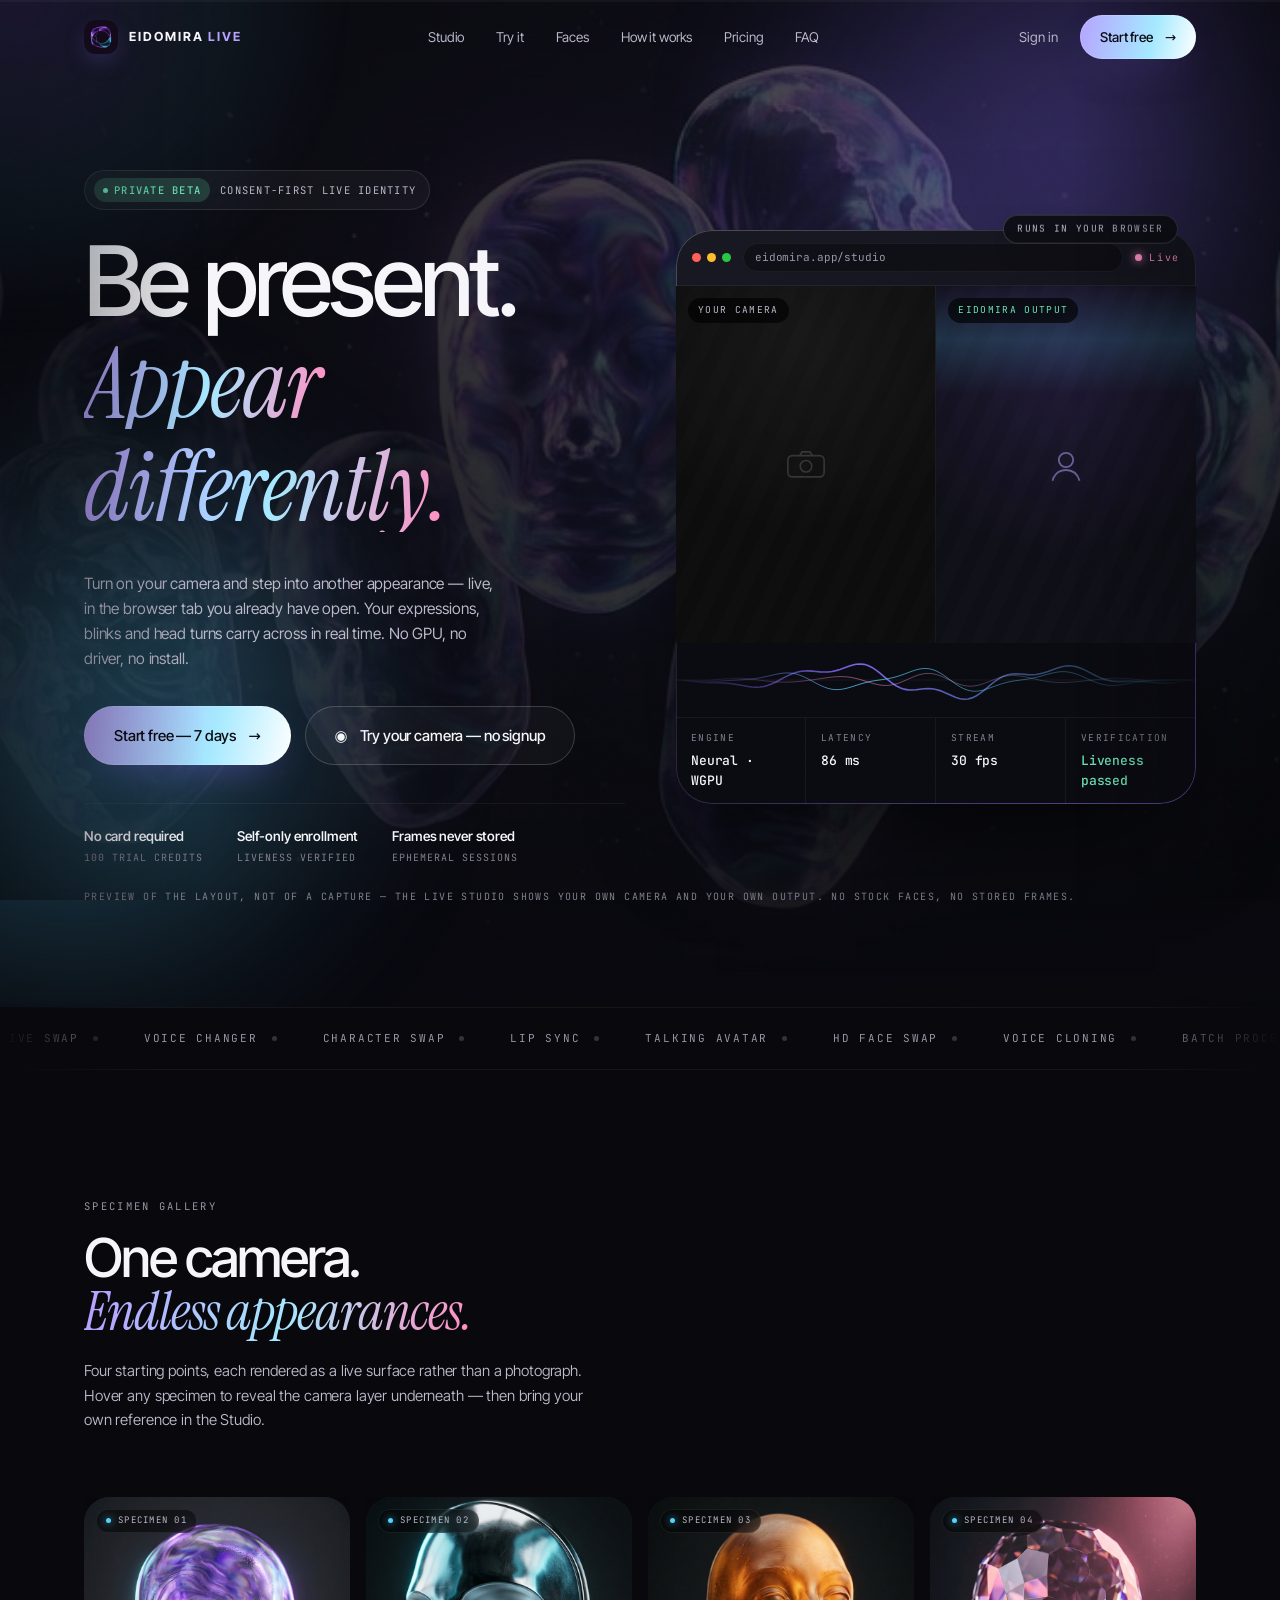
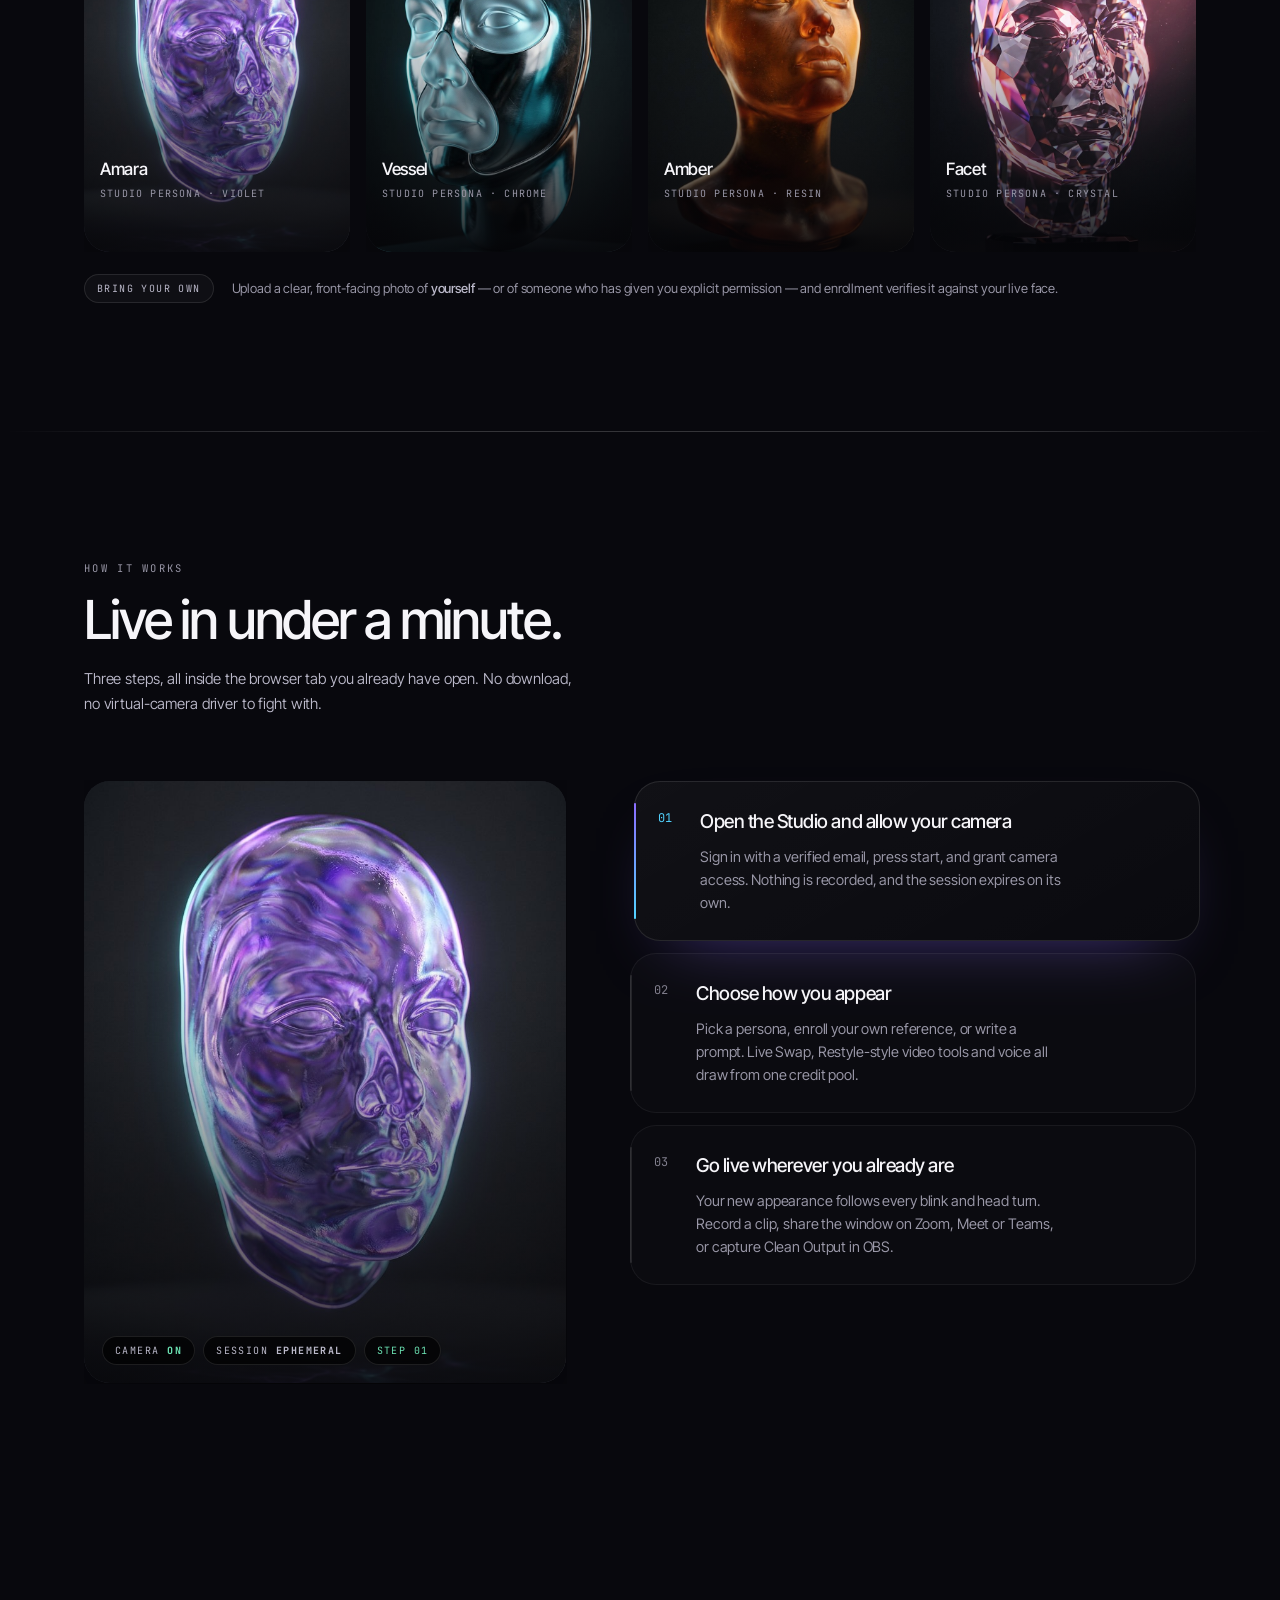
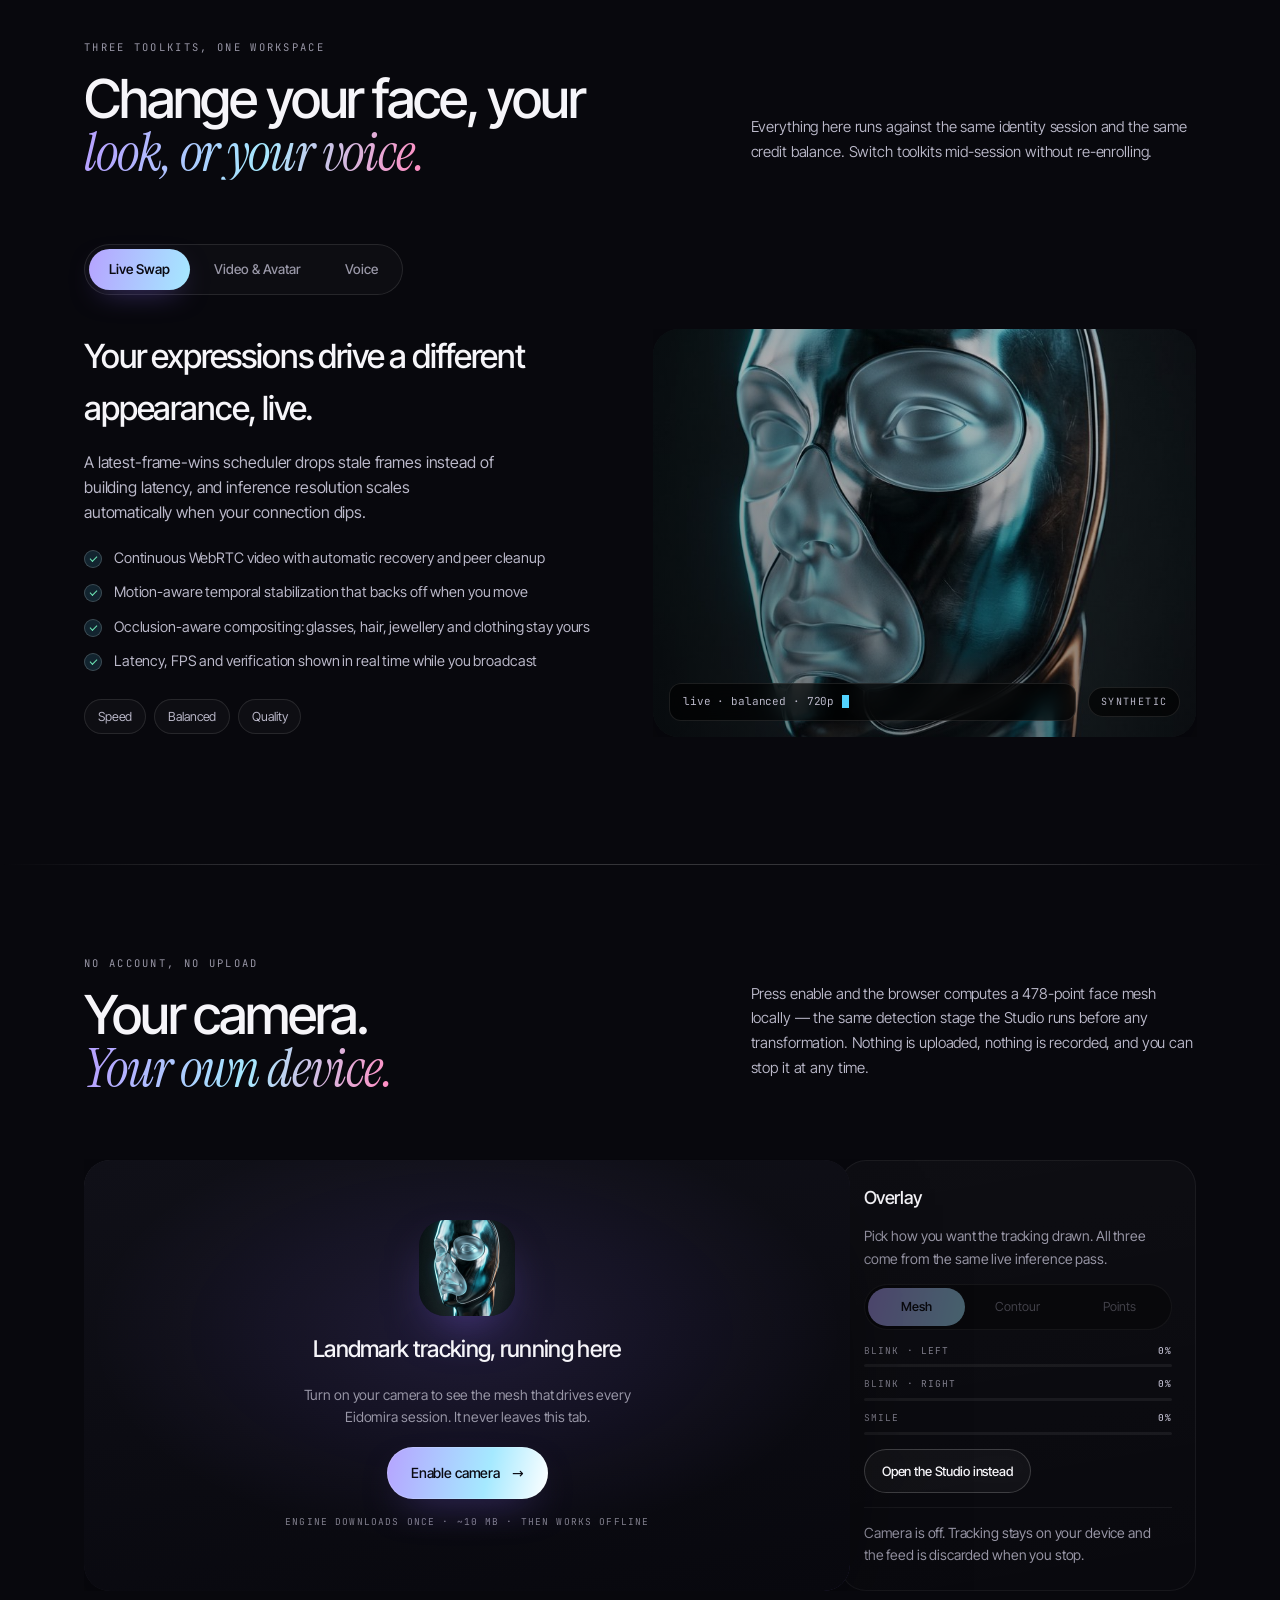
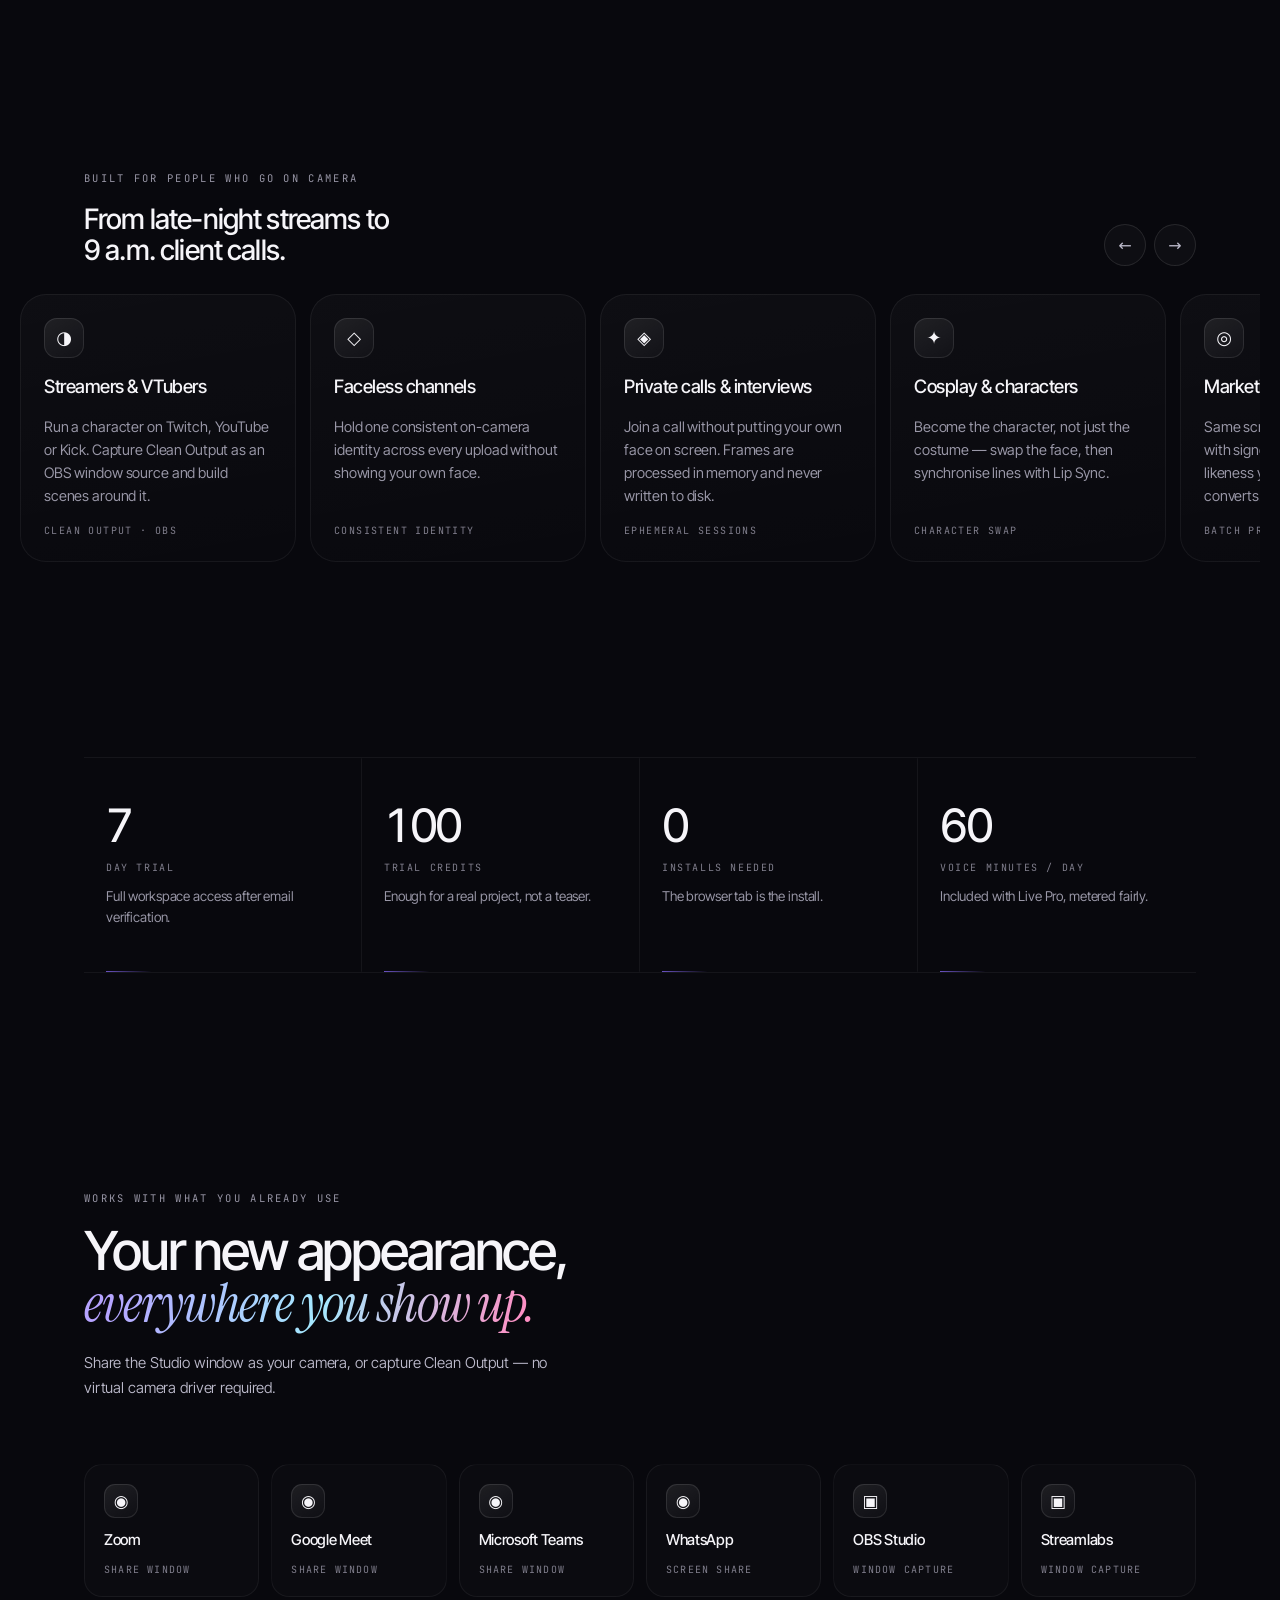
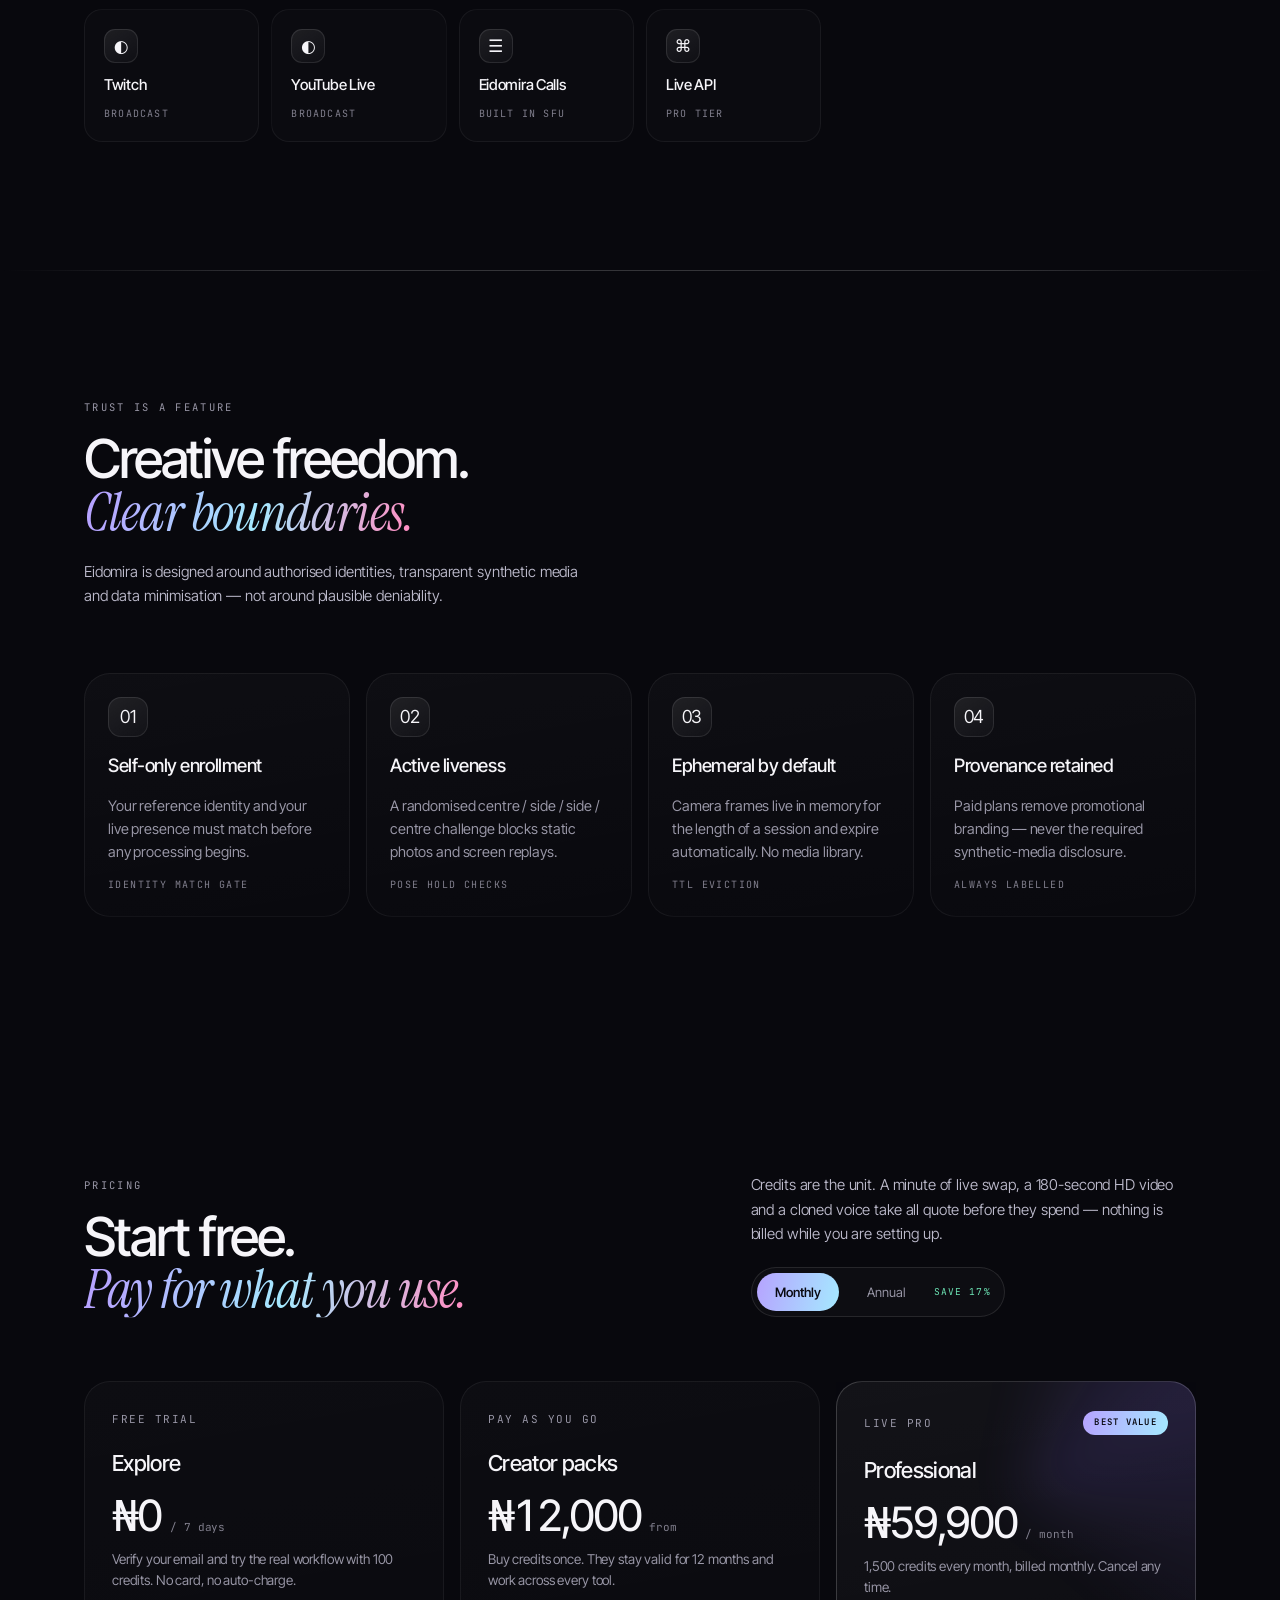
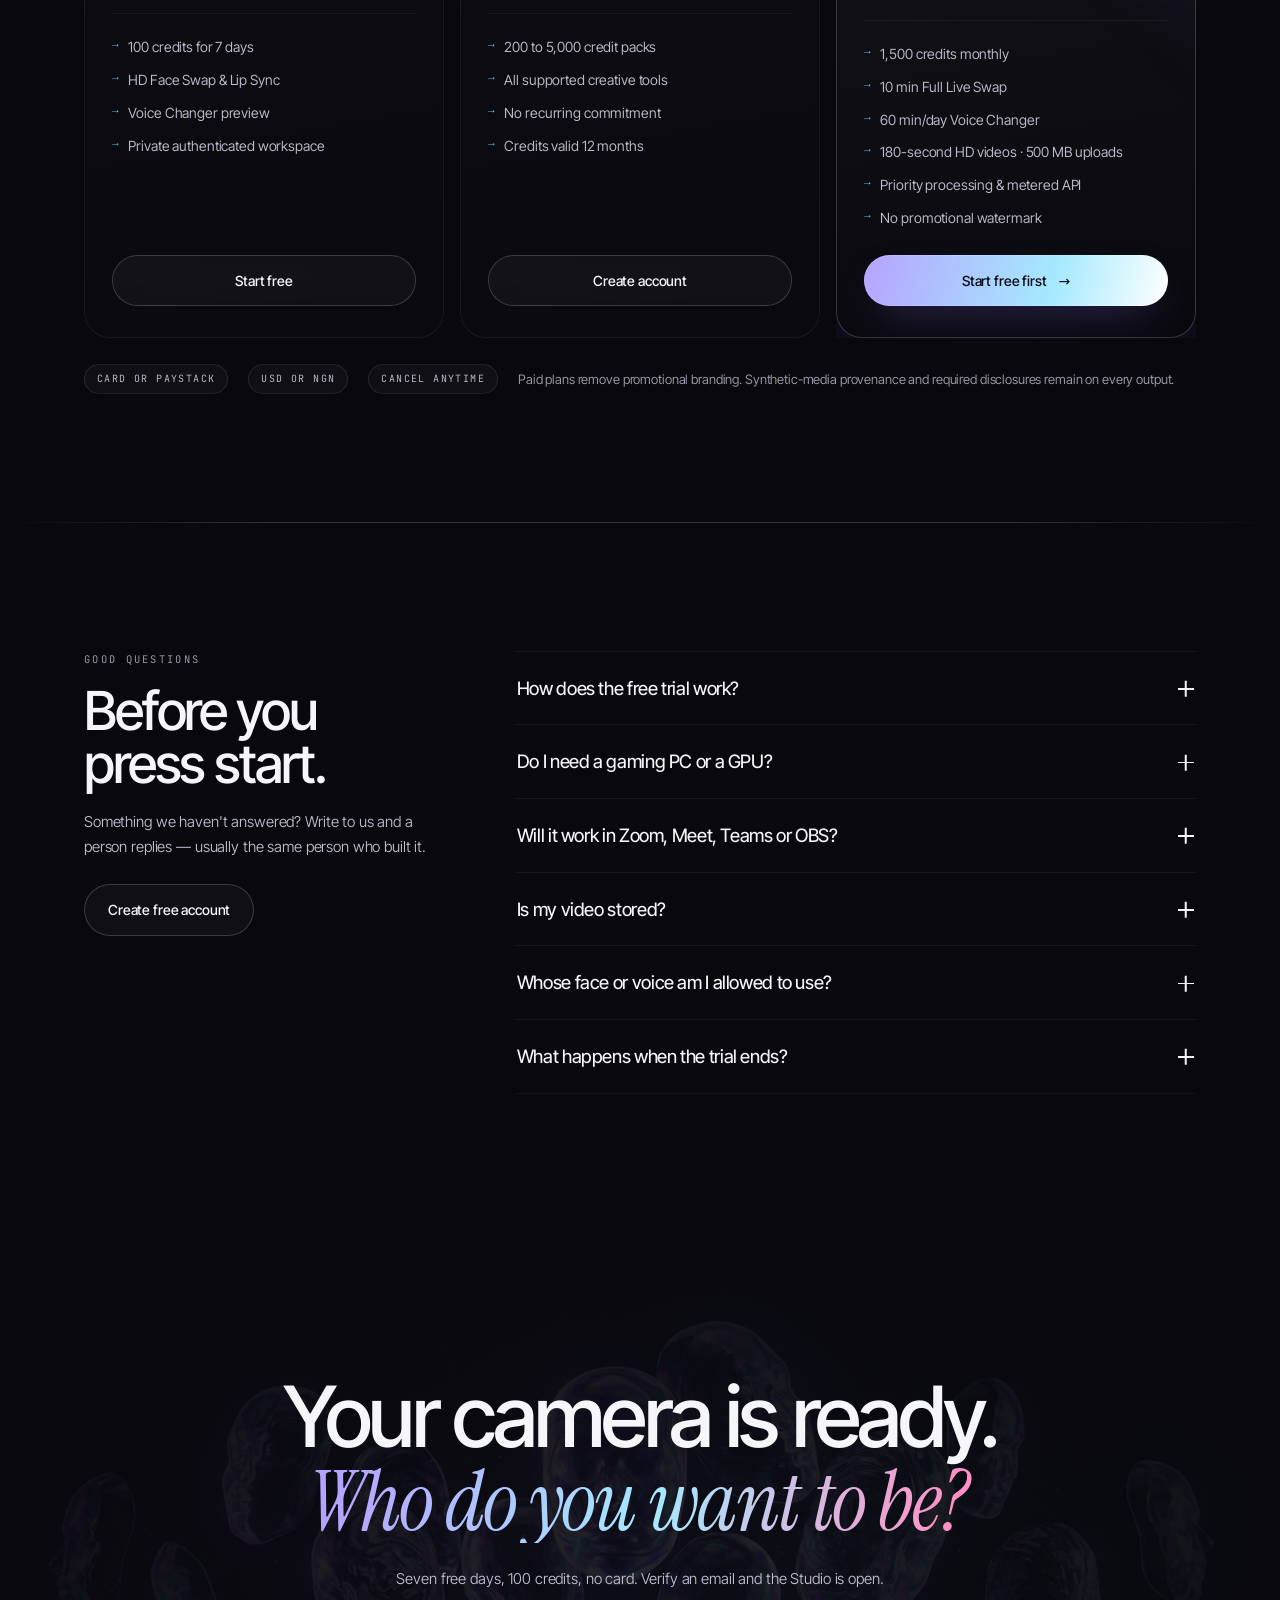
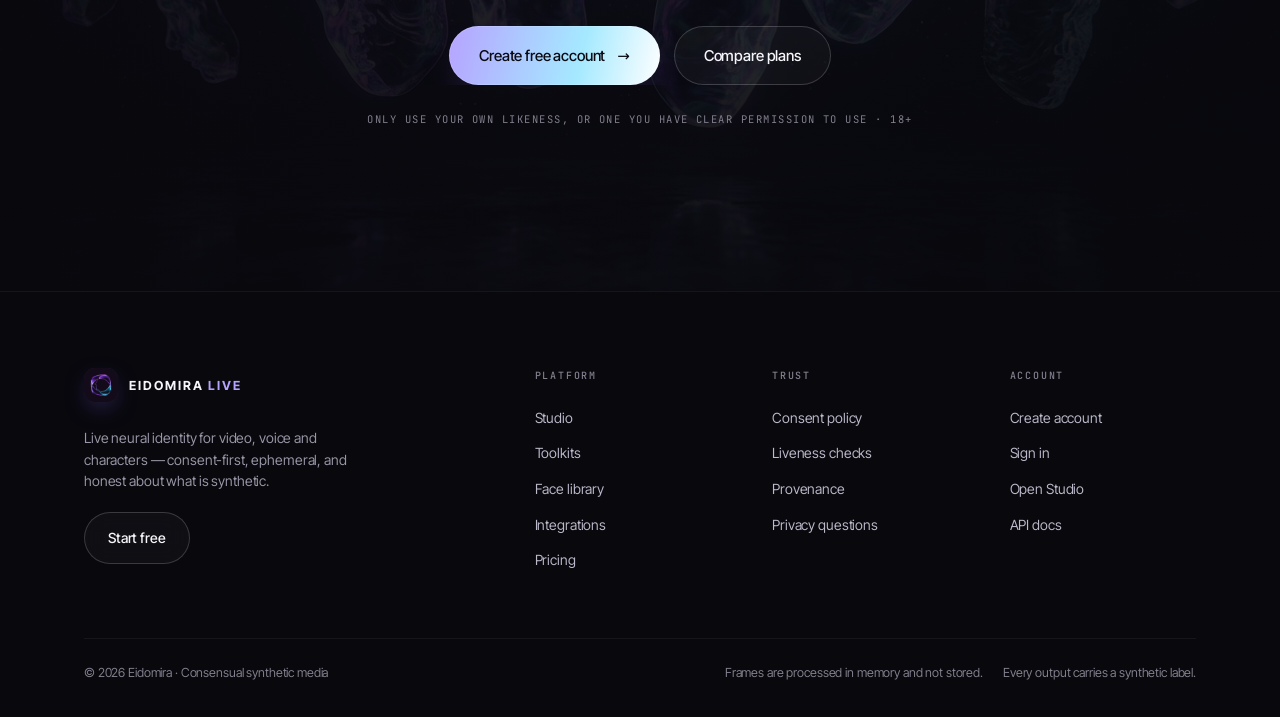
==== commit 7e7caf24: "Run the pixel boost on the visitor's device, and measure it there The boost was server-side only, an" ====
--- a/static/index.html
+++ b/static/index.html
@@ -130,16 +130,35 @@
       </div>
 
       <div class="monitor__stage">
+        <!--
+          No sample imagery. Both panes used to hold a stand-in picture, and the output pane
+          presented it as "Eidomira output" — a result this repository cannot produce yet: there
+          are no swap weights in models/. A page whose promise outruns its code is the one thing
+          this project has consistently refused to ship.
+
+          Real captures go here. Replace `<div class="pane__empty">` with an image and
+          landing.css already styles it — `.pane__img` is kept for exactly that:
+            <img class="pane__img" src="/static/your-result.jpg" width="1200" height="750"
+                 alt="Description of what the capture shows">
+        -->
         <div class="pane pane--source">
           <span class="pane__label">Your camera</span>
-          <img class="pane__img" src="/static/hero-identity.jpg"
-               srcset="/static/hero-identity-800.jpg 800w, /static/hero-identity-1200.jpg 1200w, /static/hero-identity.jpg 1600w"
-               sizes="(max-width: 1080px) 92vw, 42vw"
-               alt="Abstract glass face representing your camera feed" width="1200" height="750" fetchpriority="high">
+          <div class="pane__empty" aria-hidden="true">
+            <svg viewBox="0 0 32 24" width="40" height="30" fill="none" stroke="currentColor" stroke-width="1.3">
+              <rect x="1.5" y="4.5" width="29" height="17" rx="3.5"/>
+              <path d="M11 4.5 12.8 1.5h6.4L21 4.5"/>
+              <circle cx="16" cy="13" r="4.6"/>
+            </svg>
+          </div>
         </div>
         <div class="pane pane--out">
           <span class="pane__label pane__label--live">Eidomira output</span>
-          <img class="pane__img" src="/static/persona-01.jpg" alt="Abstract iridescent glass mask representing transformed output" width="768" height="1024" fetchpriority="high">
+          <div class="pane__empty pane__empty--out" aria-hidden="true">
+            <svg viewBox="0 0 28 28" width="40" height="40" fill="none" stroke="currentColor" stroke-width="1.3">
+              <circle cx="14" cy="10.5" r="5"/>
+              <path d="M4.5 25c1.6-5 5.2-7.5 9.5-7.5S22 20 23.5 25"/>
+            </svg>
+          </div>
           <span class="scanline" aria-hidden="true"></span>
         </div>
       </div>
@@ -157,7 +176,8 @@
 
   <div class="shell">
     <p class="hero__disclaimer">
-      Illustrative preview — the live Studio shows your own camera and your own output.
+      Preview of the layout, not of a capture — the live Studio shows your own camera and
+      your own output. No stock faces, no stored frames.
     </p>
   </div>
 </section>
--- a/static/landing.css
+++ b/static/landing.css
@@ -436,6 +436,27 @@
   transform: scale(1.04);
 }
 .pane--out .pane__img { transform: scale(1.06); }
+
+/* Shown until a real capture replaces it. Deliberately a held-open frame rather than a
+   picture of something: an empty pane that says "waiting" is honest, and a stock face is not. */
+.pane__empty {
+  position: absolute;
+  inset: 0;
+  display: grid;
+  place-items: center;
+  color: var(--paper-4);
+  background:
+    radial-gradient(120% 90% at 50% 15%, rgba(255,255,255,.05), transparent 60%),
+    repeating-linear-gradient(115deg, #0e0e16 0 14px, #101019 14px 28px);
+}
+.pane__empty svg { opacity: .38; }
+.pane--source .pane__empty { filter: grayscale(1) brightness(.85); }
+.pane__empty--out {
+  background:
+    radial-gradient(120% 90% at 50% 20%, rgba(139,92,246,.14), transparent 62%),
+    repeating-linear-gradient(115deg, #0e0e16 0 14px, #101019 14px 28px);
+}
+.pane__empty--out svg { opacity: .5; color: var(--violet-soft); }
 
 /* the "processing" wipe that sweeps across the output pane */
 .pane--out::after {
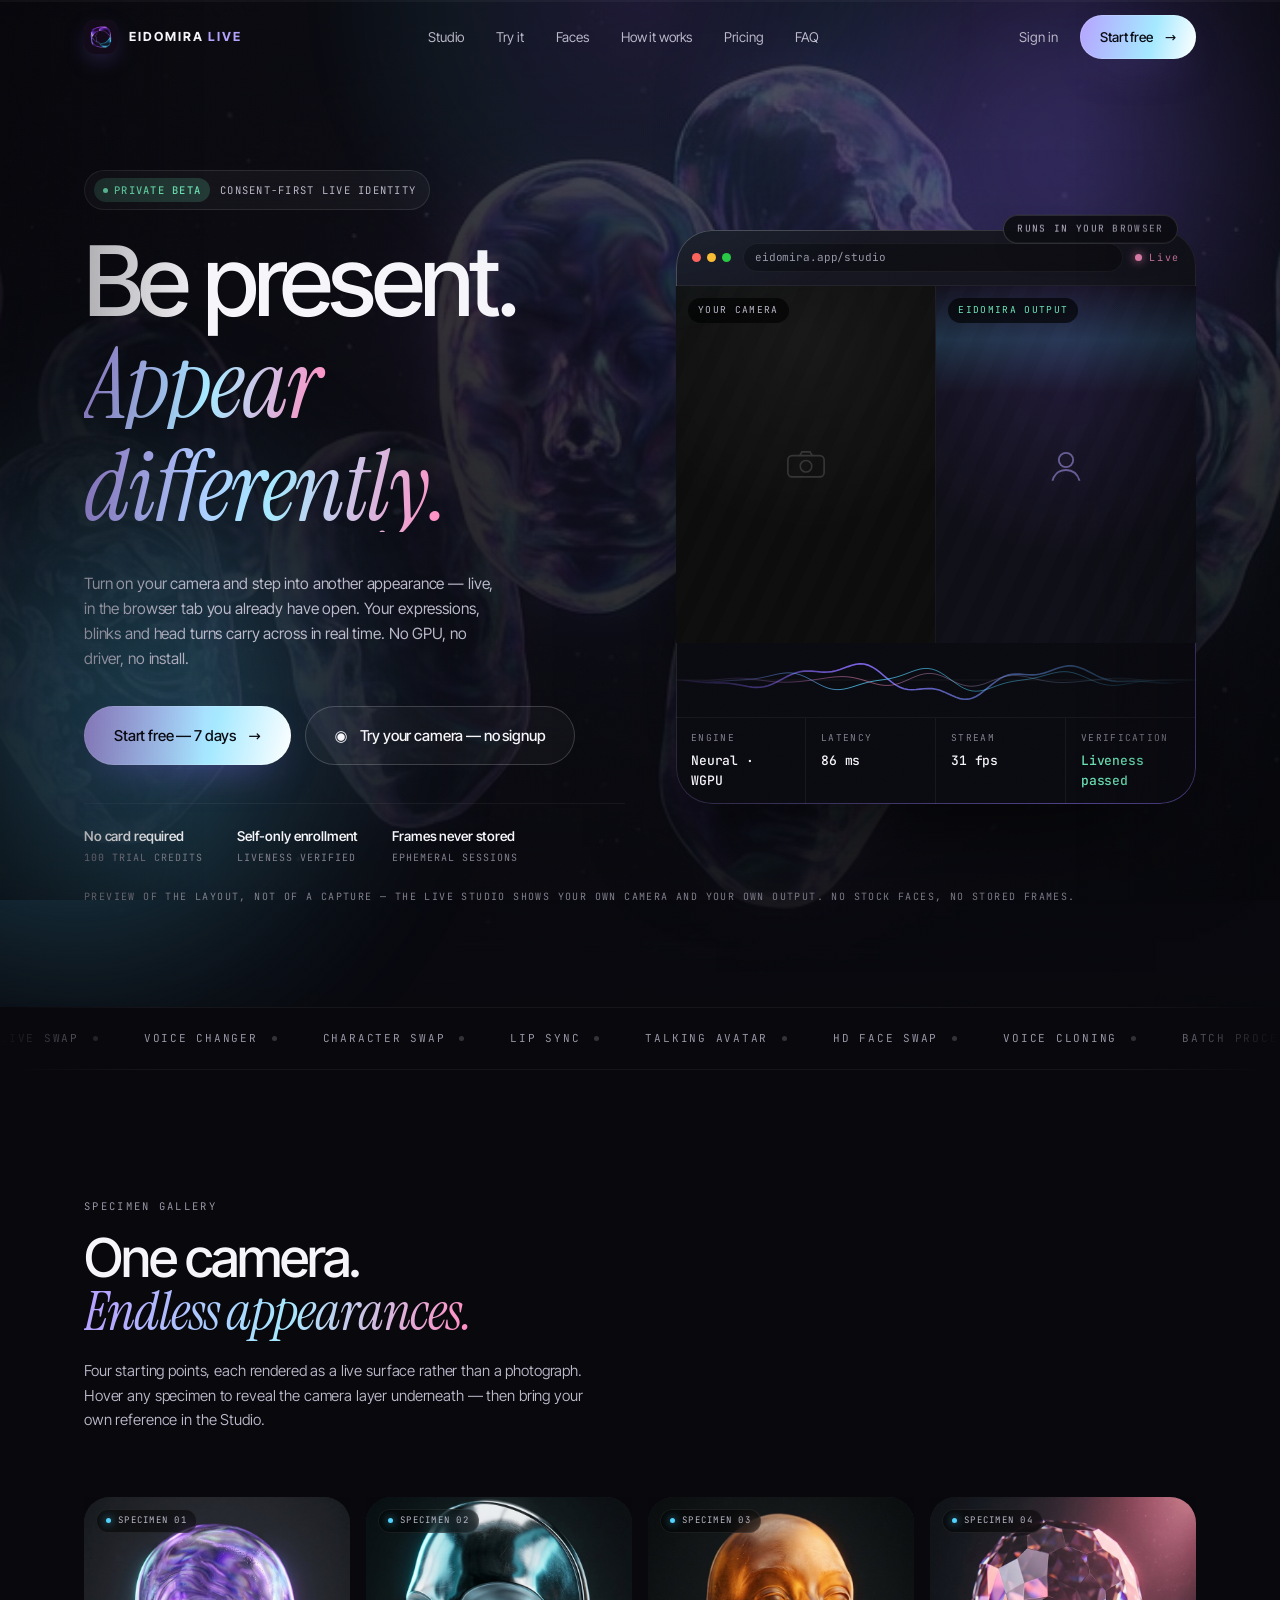
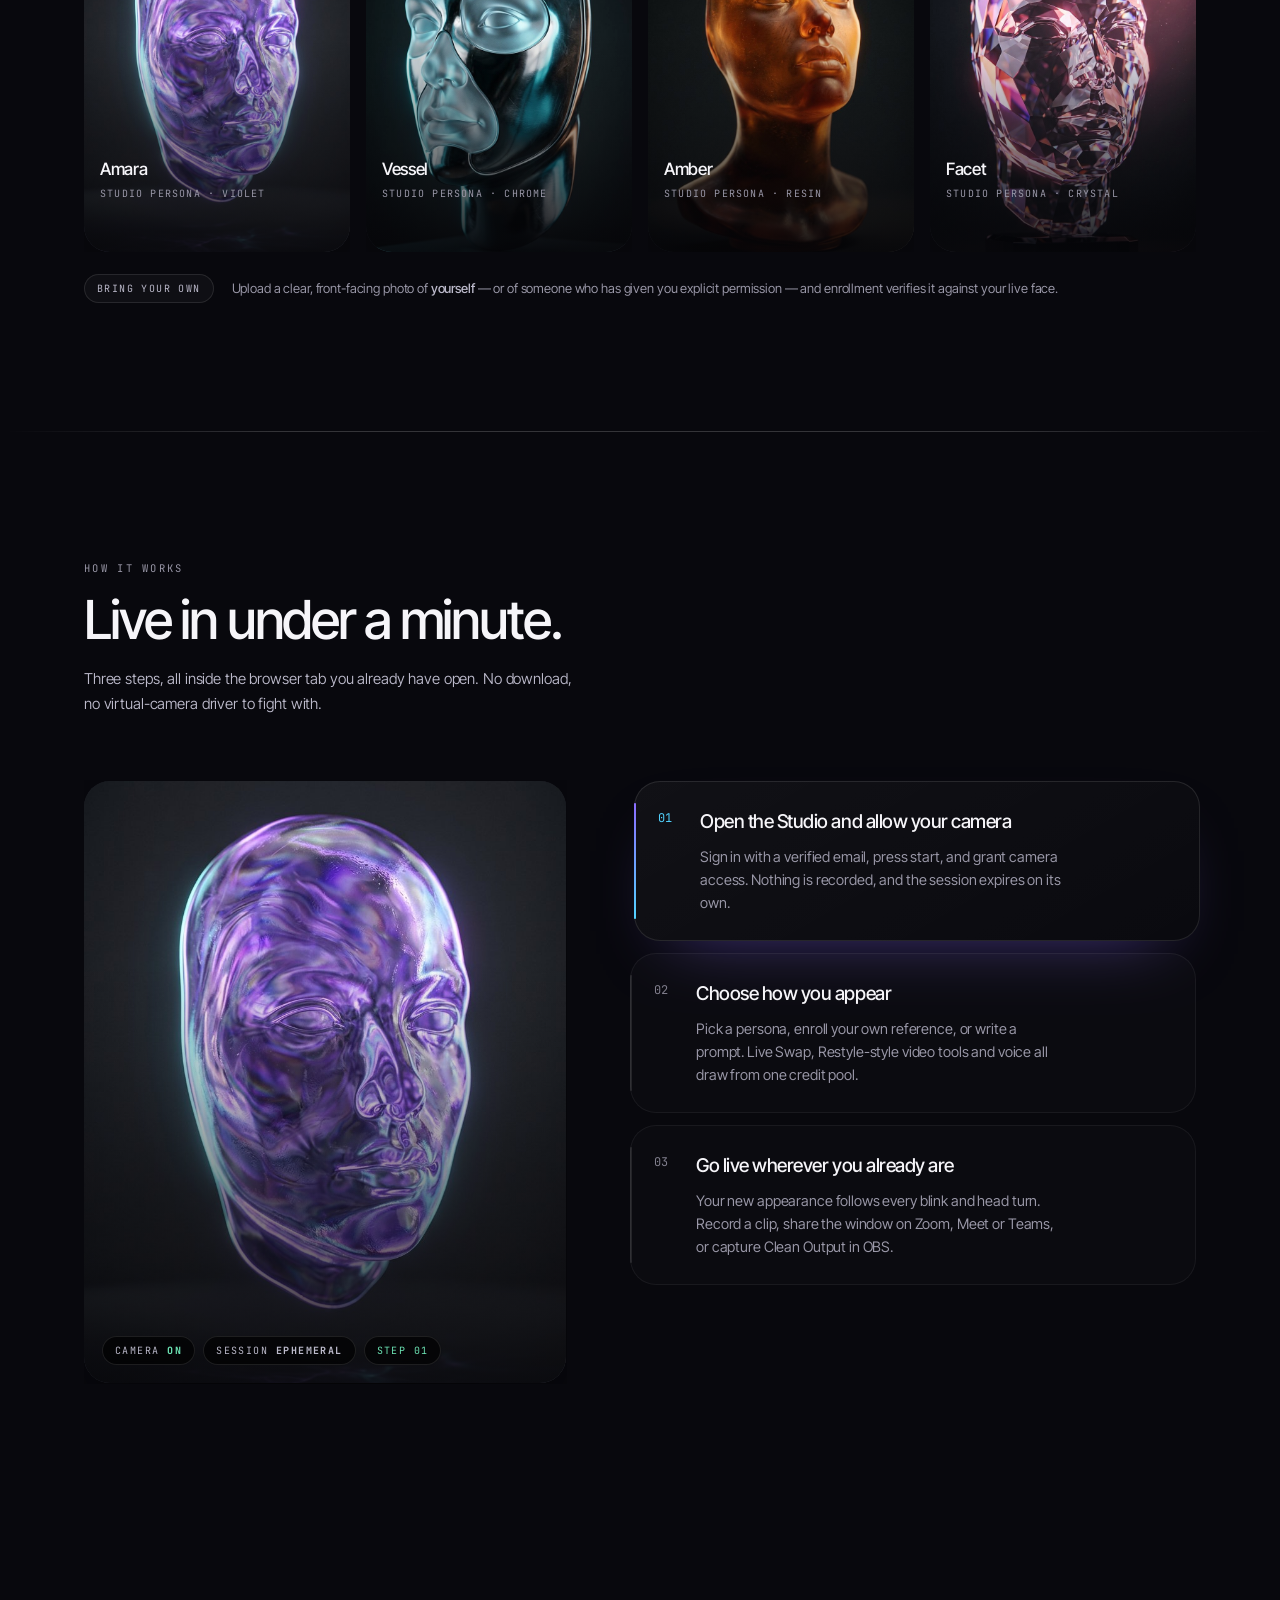
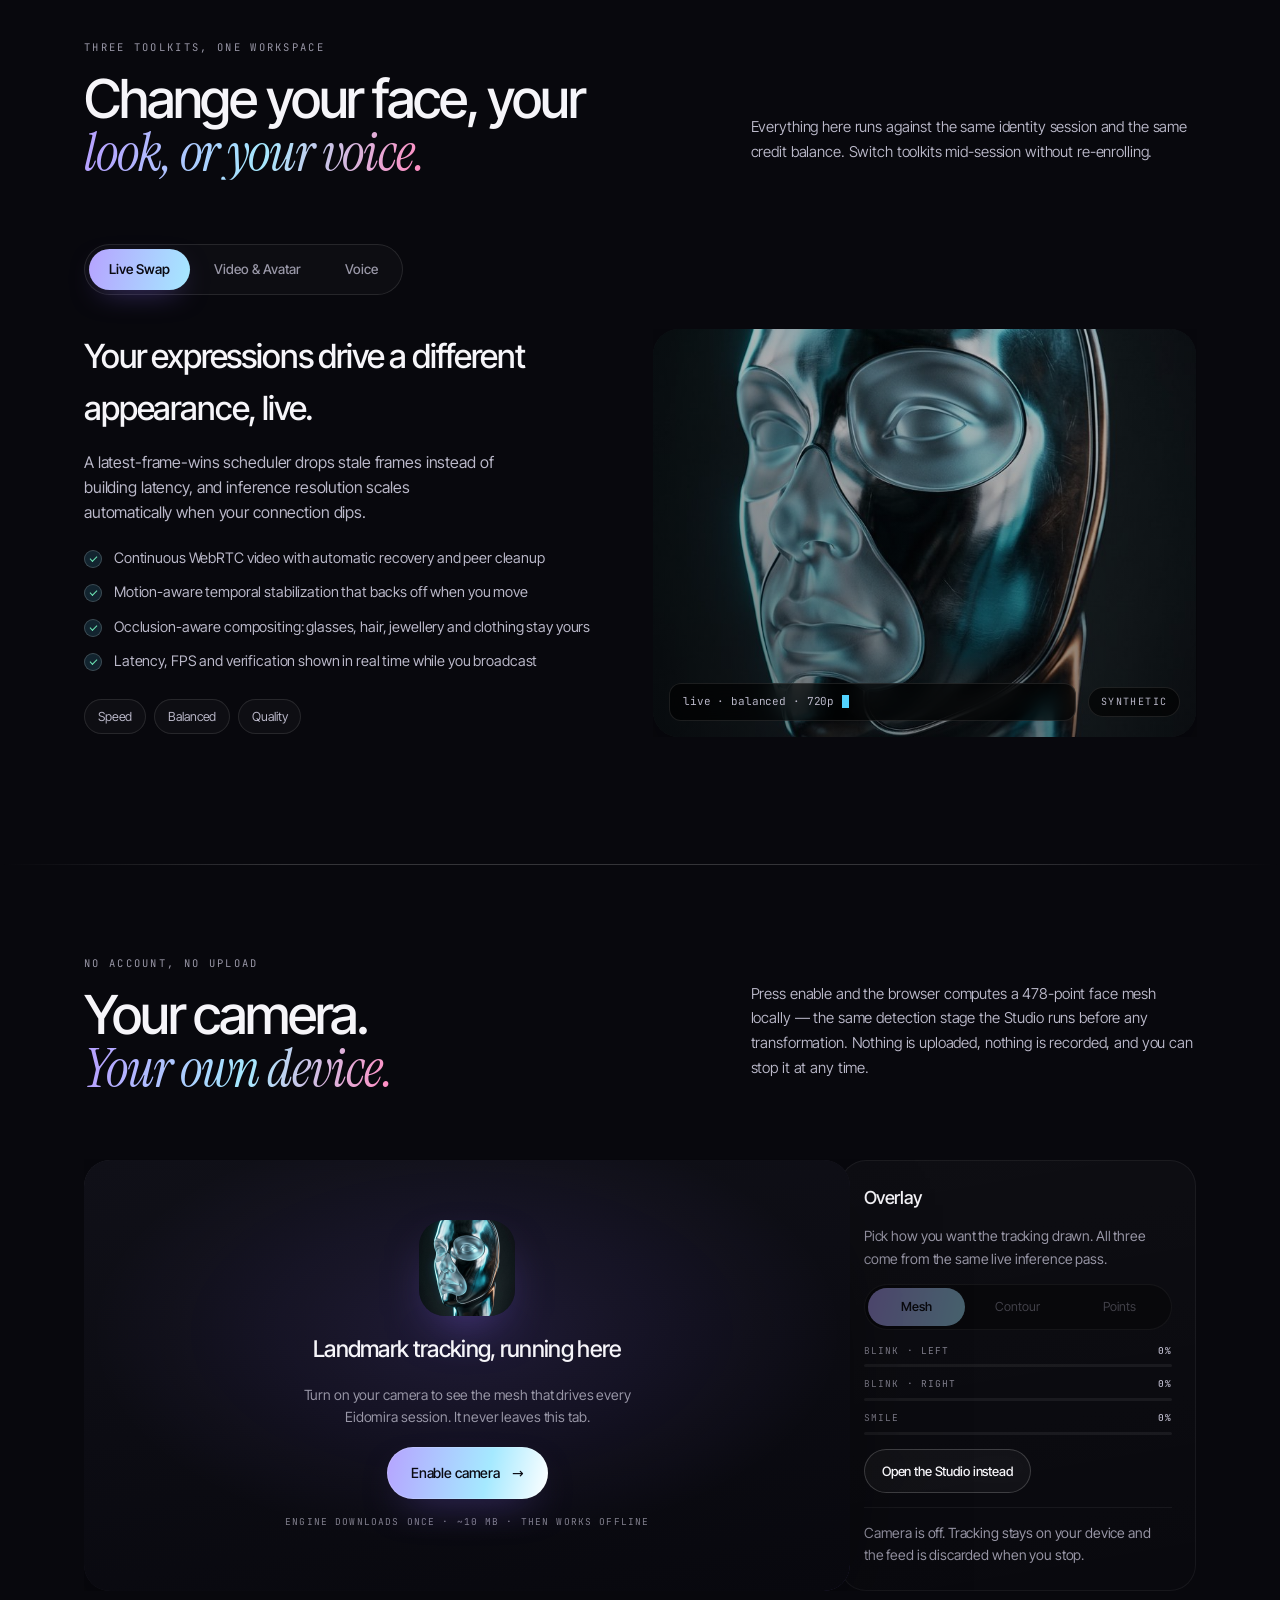
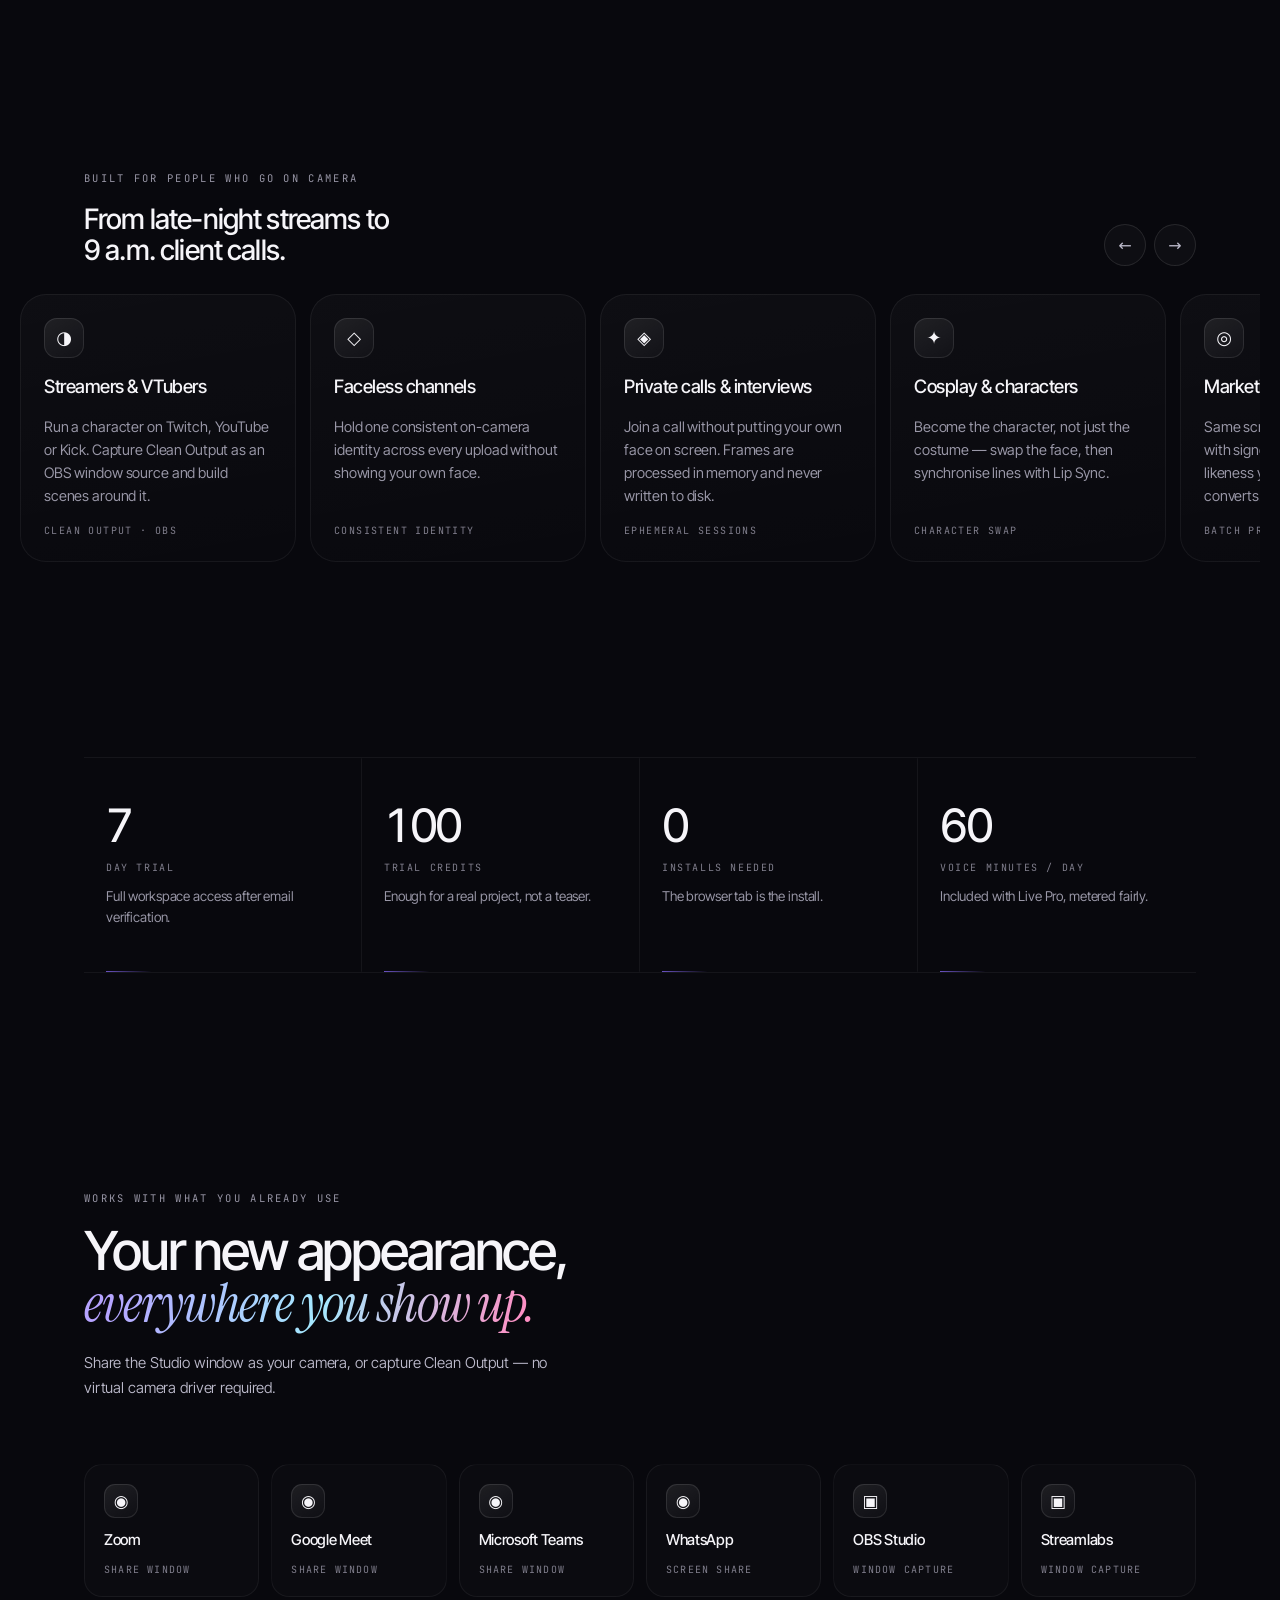
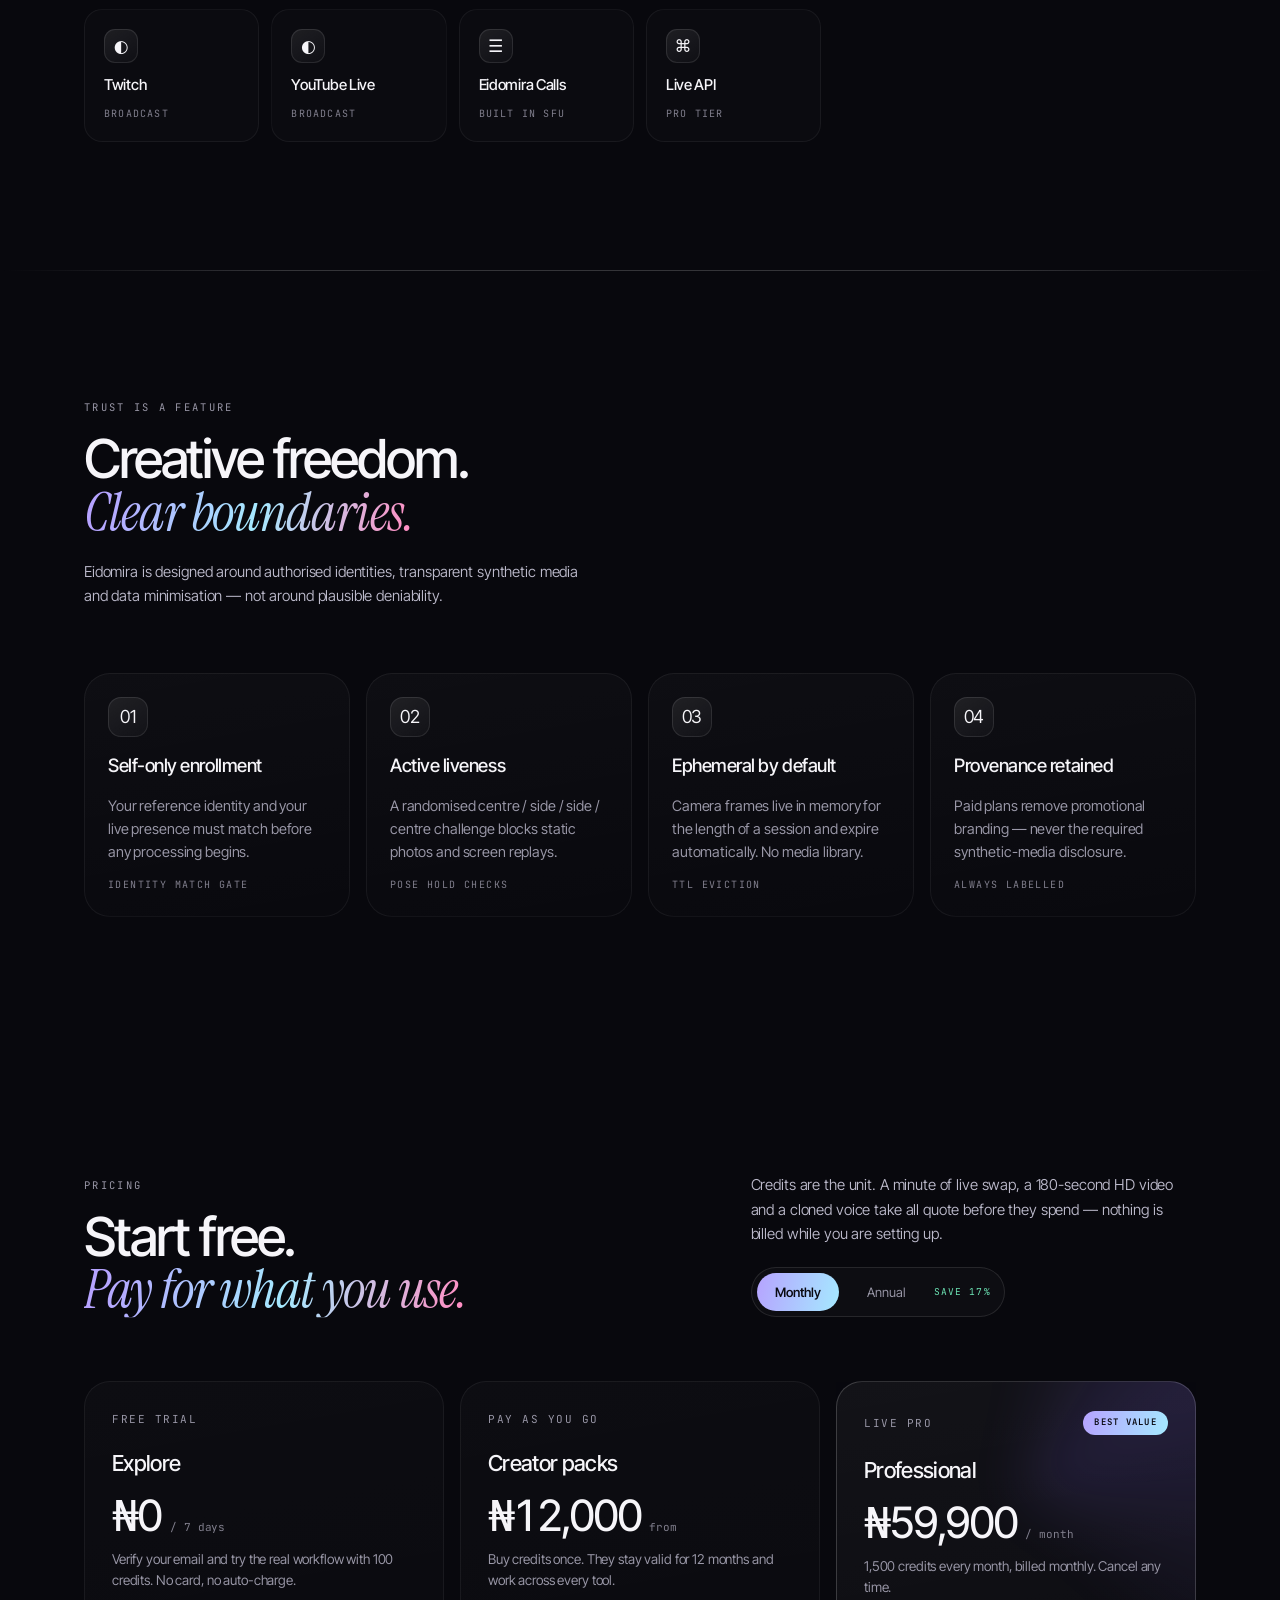
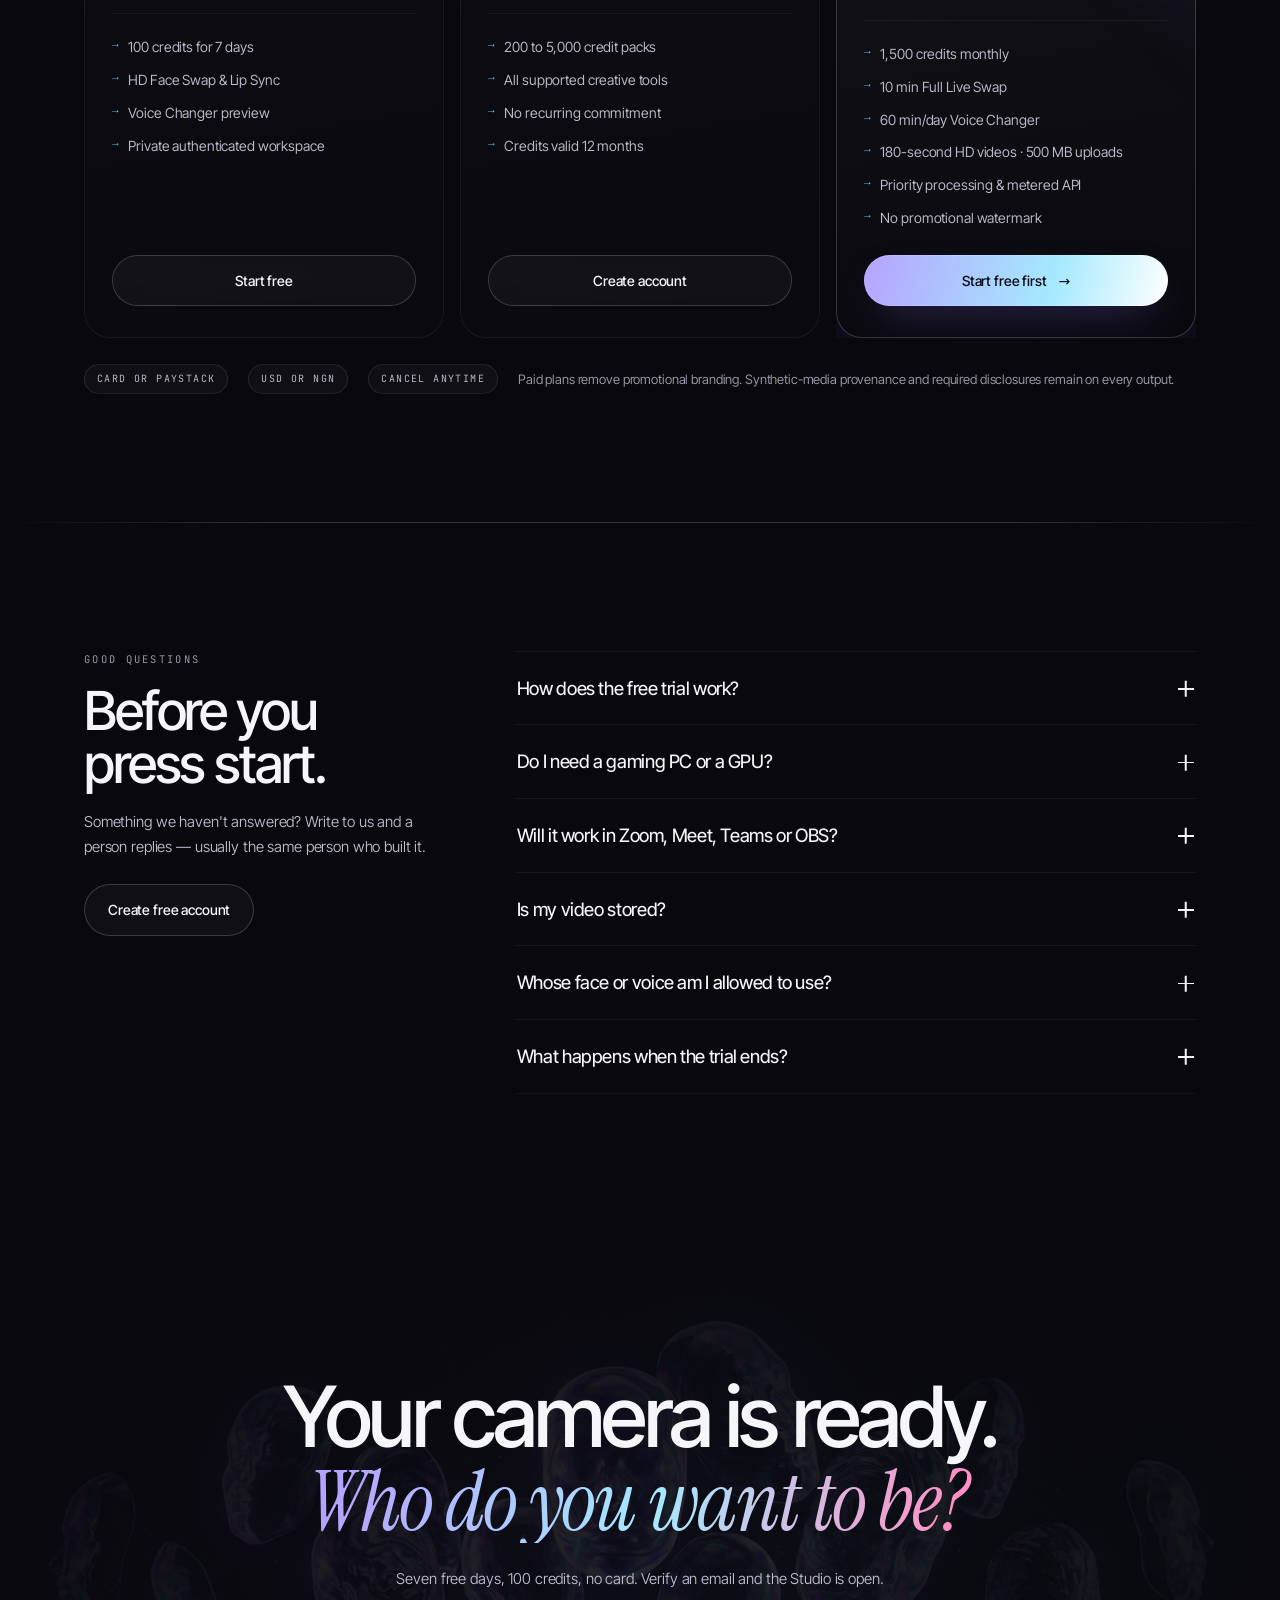
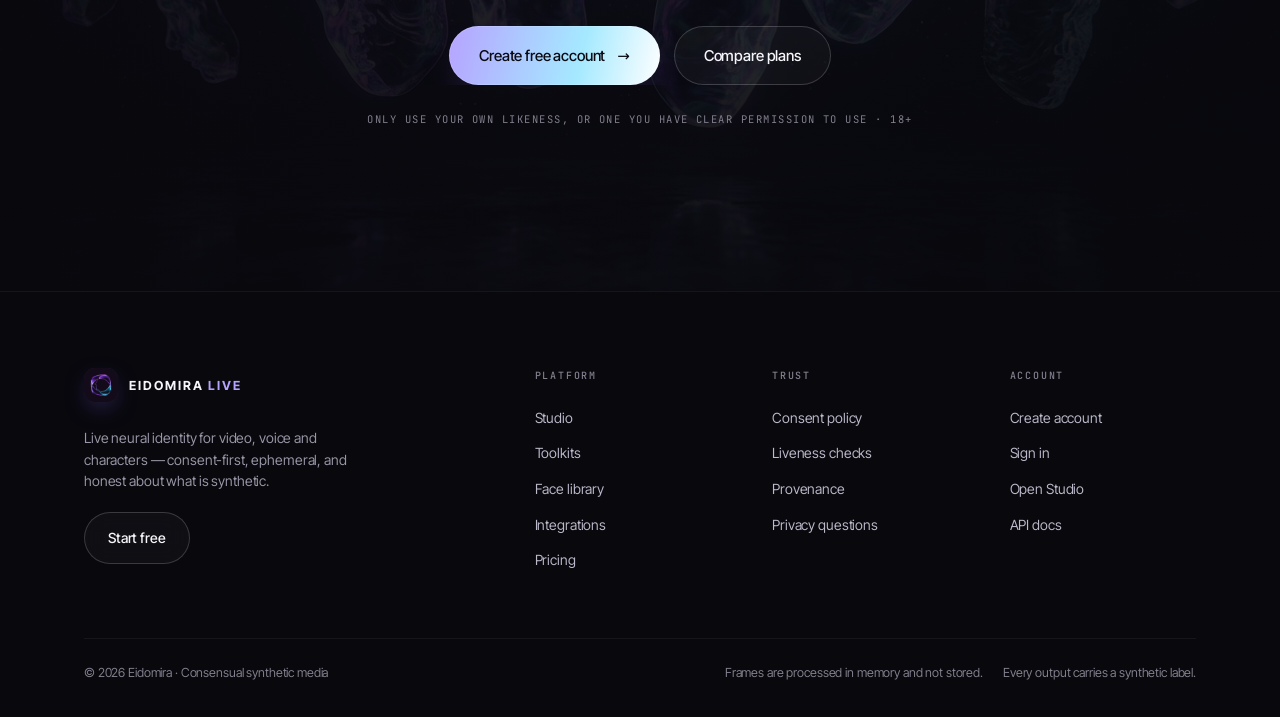
==== commit 20273238: "Offer a one-click demo sign-in, off unless somebody asks for it The login card can now carry a demo " ====
--- a/static/index.html
+++ b/static/index.html
@@ -882,6 +882,11 @@
     <input id="authPassword" type="password" placeholder="Password · 10+ characters" required minlength="10" autocomplete="new-password">
     <button class="btn btn--primary" id="authSubmit" type="submit">Create account</button>
     <button class="authSwitch" id="authSwitch" type="button">Already registered? Sign in</button>
+    <div class="demoRow" id="demoRow" hidden>
+      <span>Demo access</span>
+      <button type="button" class="demoButton" data-role="user">Sign in as demo user</button>
+      <button type="button" class="demoButton" data-role="admin">Sign in as admin</button>
+    </div>
     <div class="authMessage" id="authMessage" role="status" aria-live="polite"></div>
   </form>
 </div>
--- a/static/tokens.css
+++ b/static/tokens.css
@@ -421,6 +421,39 @@
   animation: fadeIn 0.35s var(--ease-soft) both;
 }
 @keyframes fadeIn { from { opacity: 0; } }
+
+/* Demo sign-in. Present only while the server says it is on, and it carries no
+   credentials: the buttons ask the server for a session rather than filling in a form. */
+.demoRow {
+  display: flex;
+  flex-wrap: wrap;
+  gap: 8px;
+  margin-top: 6px;
+  padding-top: 14px;
+  border-top: 1px solid var(--line-soft);
+}
+.demoRow > span {
+  width: 100%;
+  font-family: var(--mono);
+  font-size: 9.5px;
+  letter-spacing: 0.14em;
+  text-transform: uppercase;
+  color: var(--paper-4);
+}
+.demoButton {
+  flex: 1 1 46%;
+  padding: 10px 12px;
+  border-radius: var(--r-sm);
+  border: 1px dashed var(--line-strong);
+  background: #ffffff06;
+  color: var(--paper-2);
+  font: inherit;
+  font-size: 12.5px;
+  cursor: pointer;
+  transition: border-color 0.2s var(--ease), color 0.2s var(--ease);
+}
+.demoButton:hover { border-color: var(--cyan-soft); color: var(--paper); }
+.demoButton:disabled { opacity: 0.5; cursor: default; }
 
 .authCard {
   position: relative;
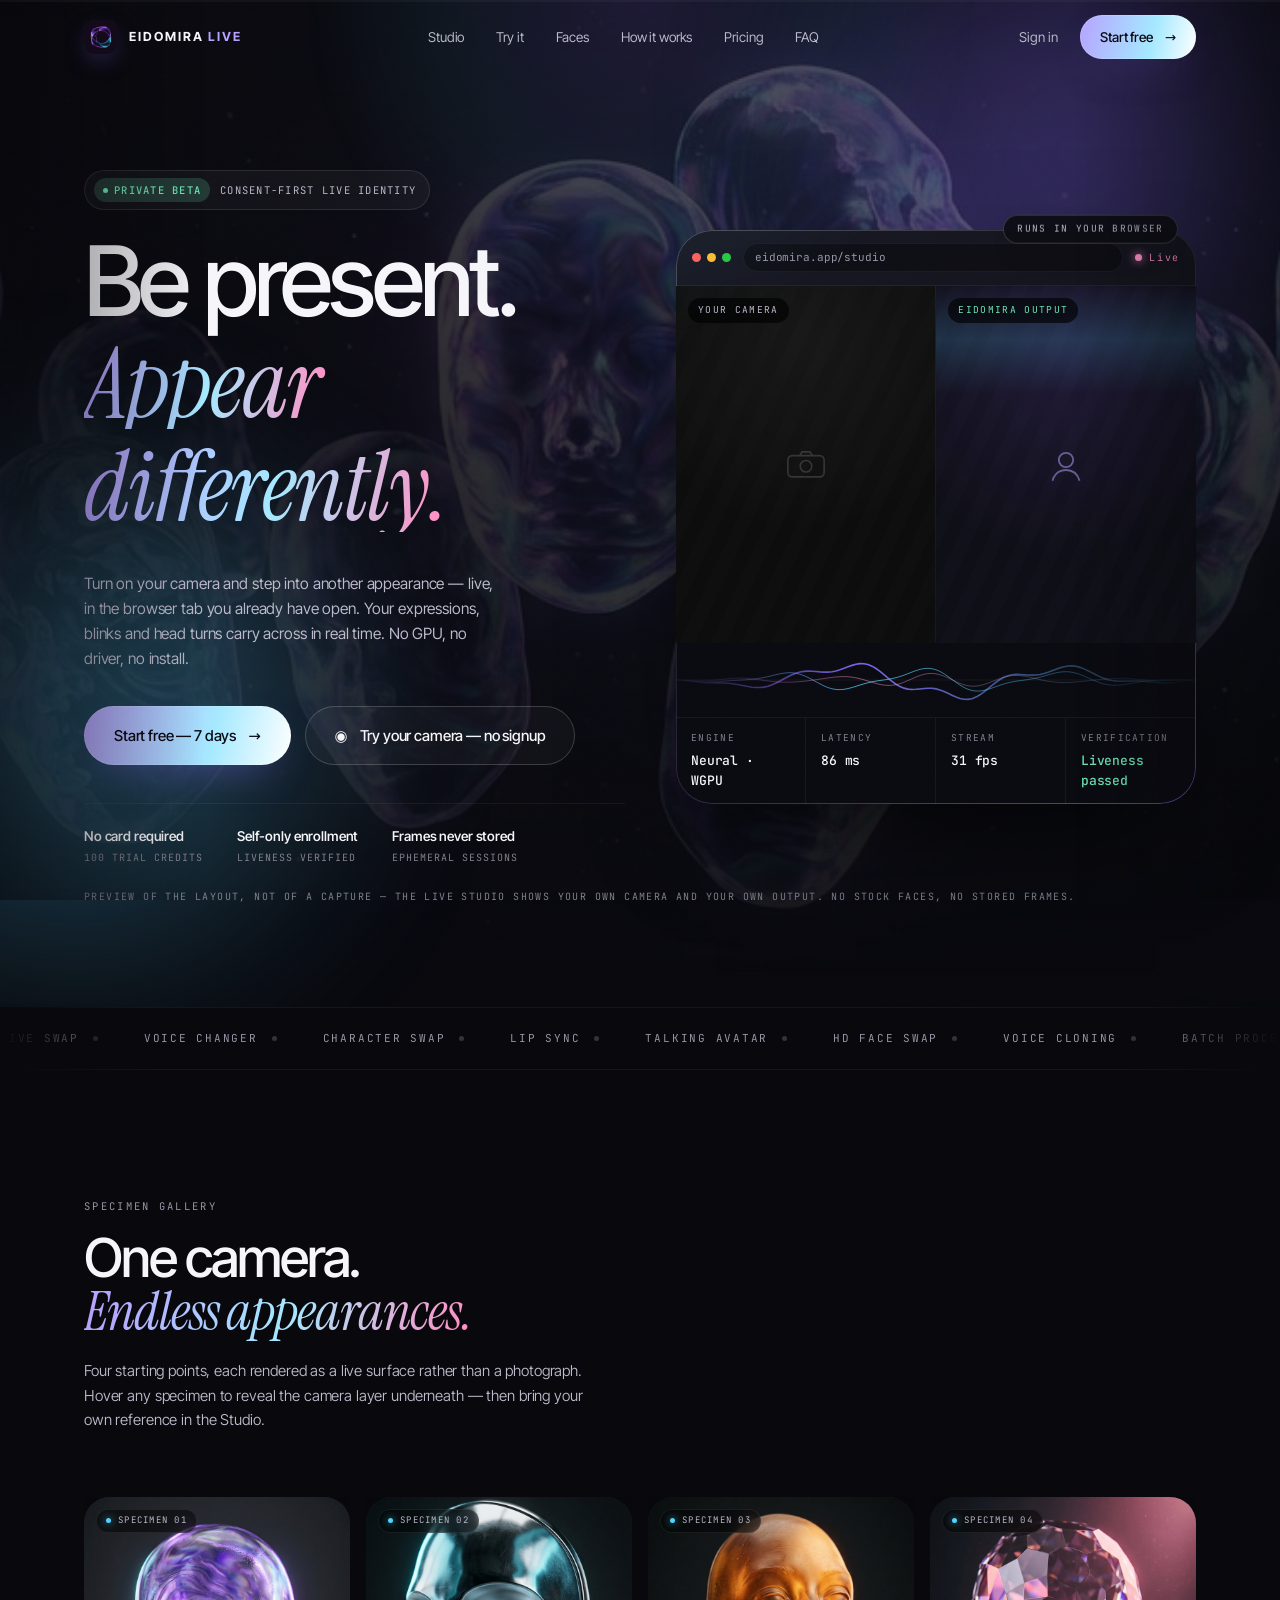
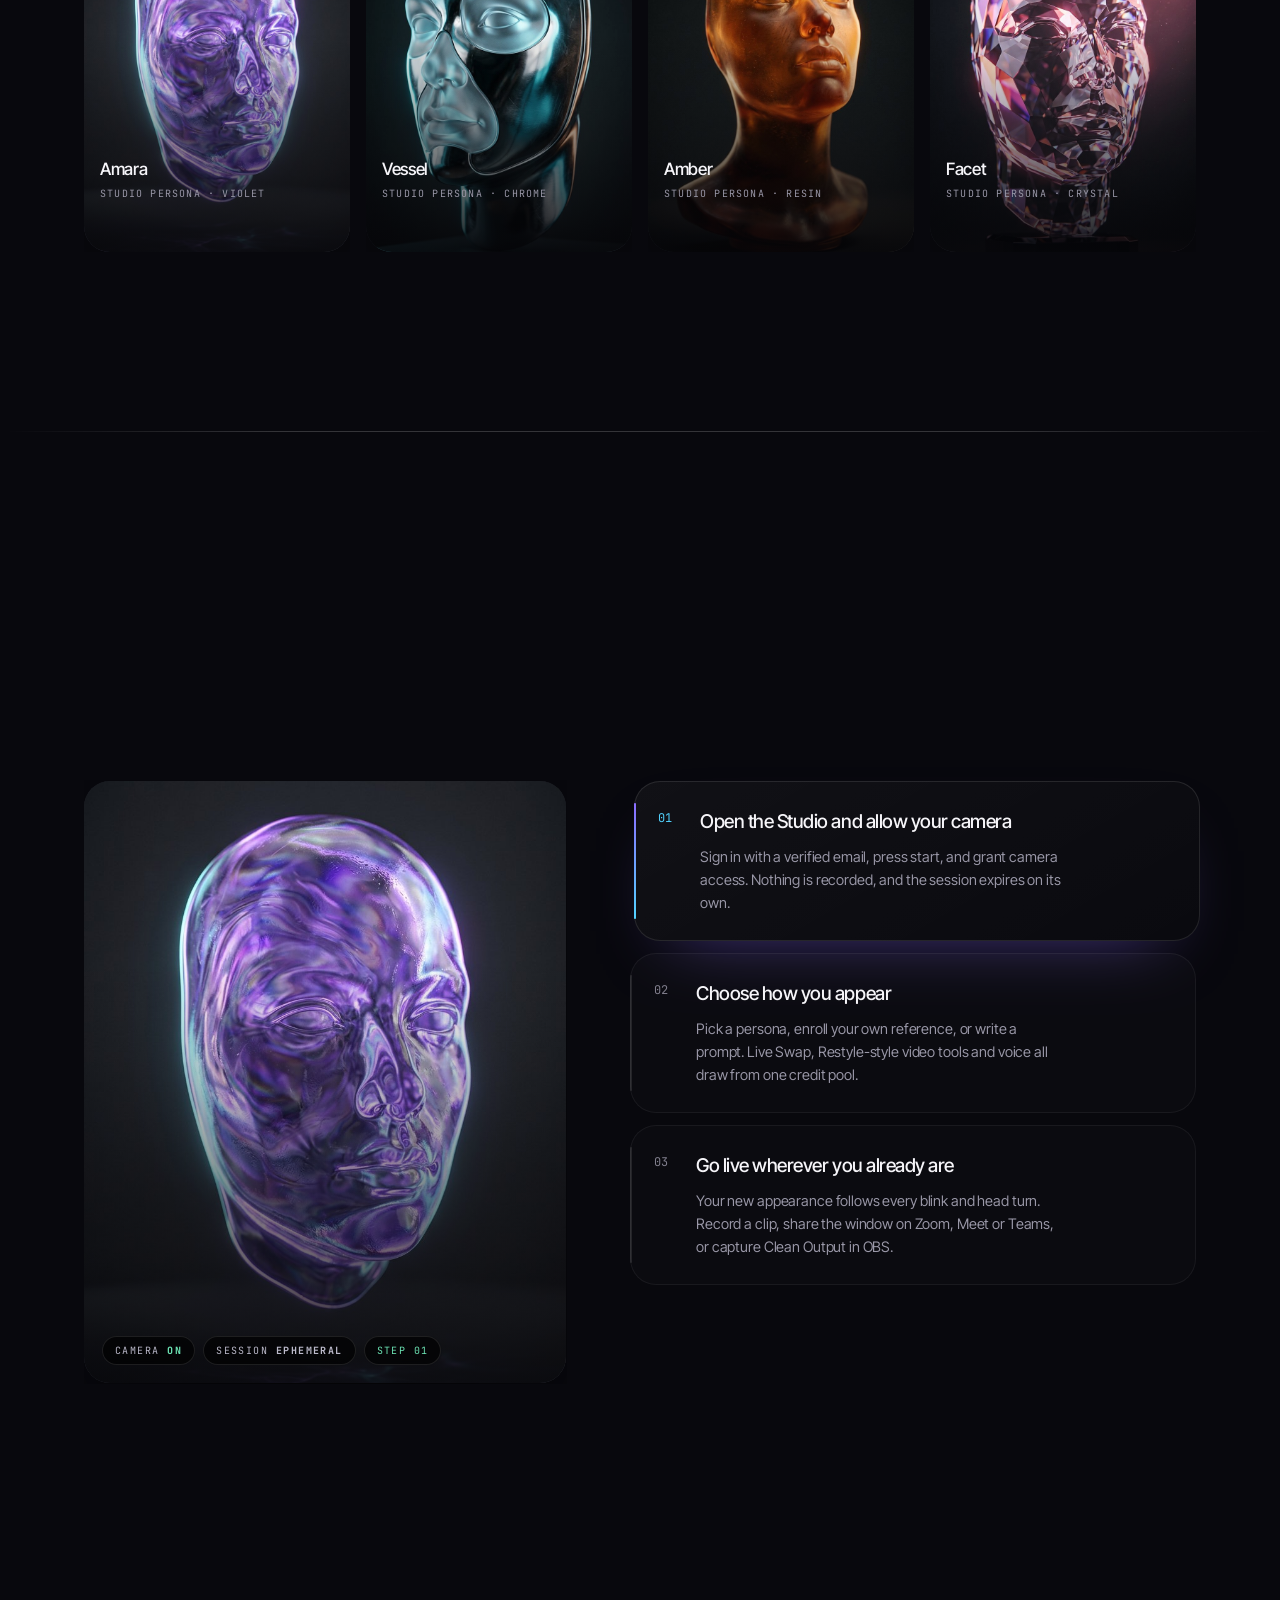
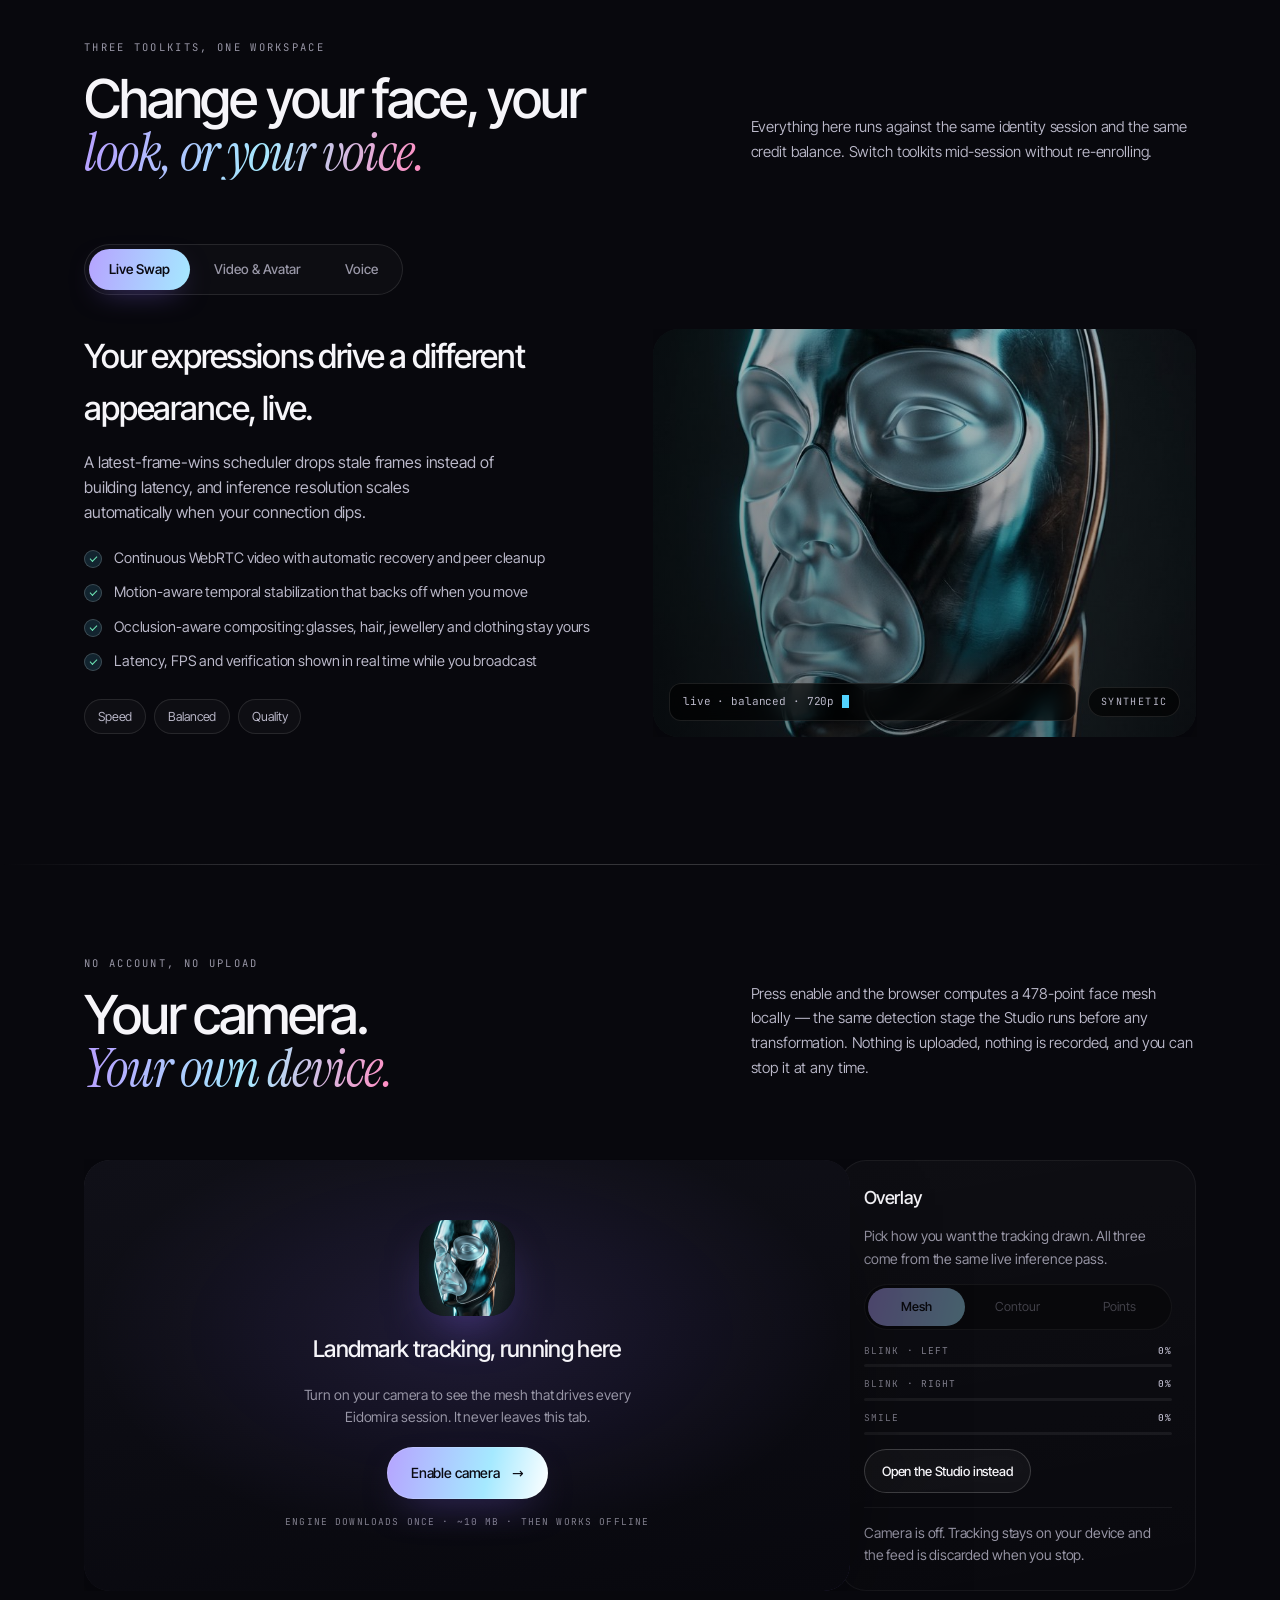
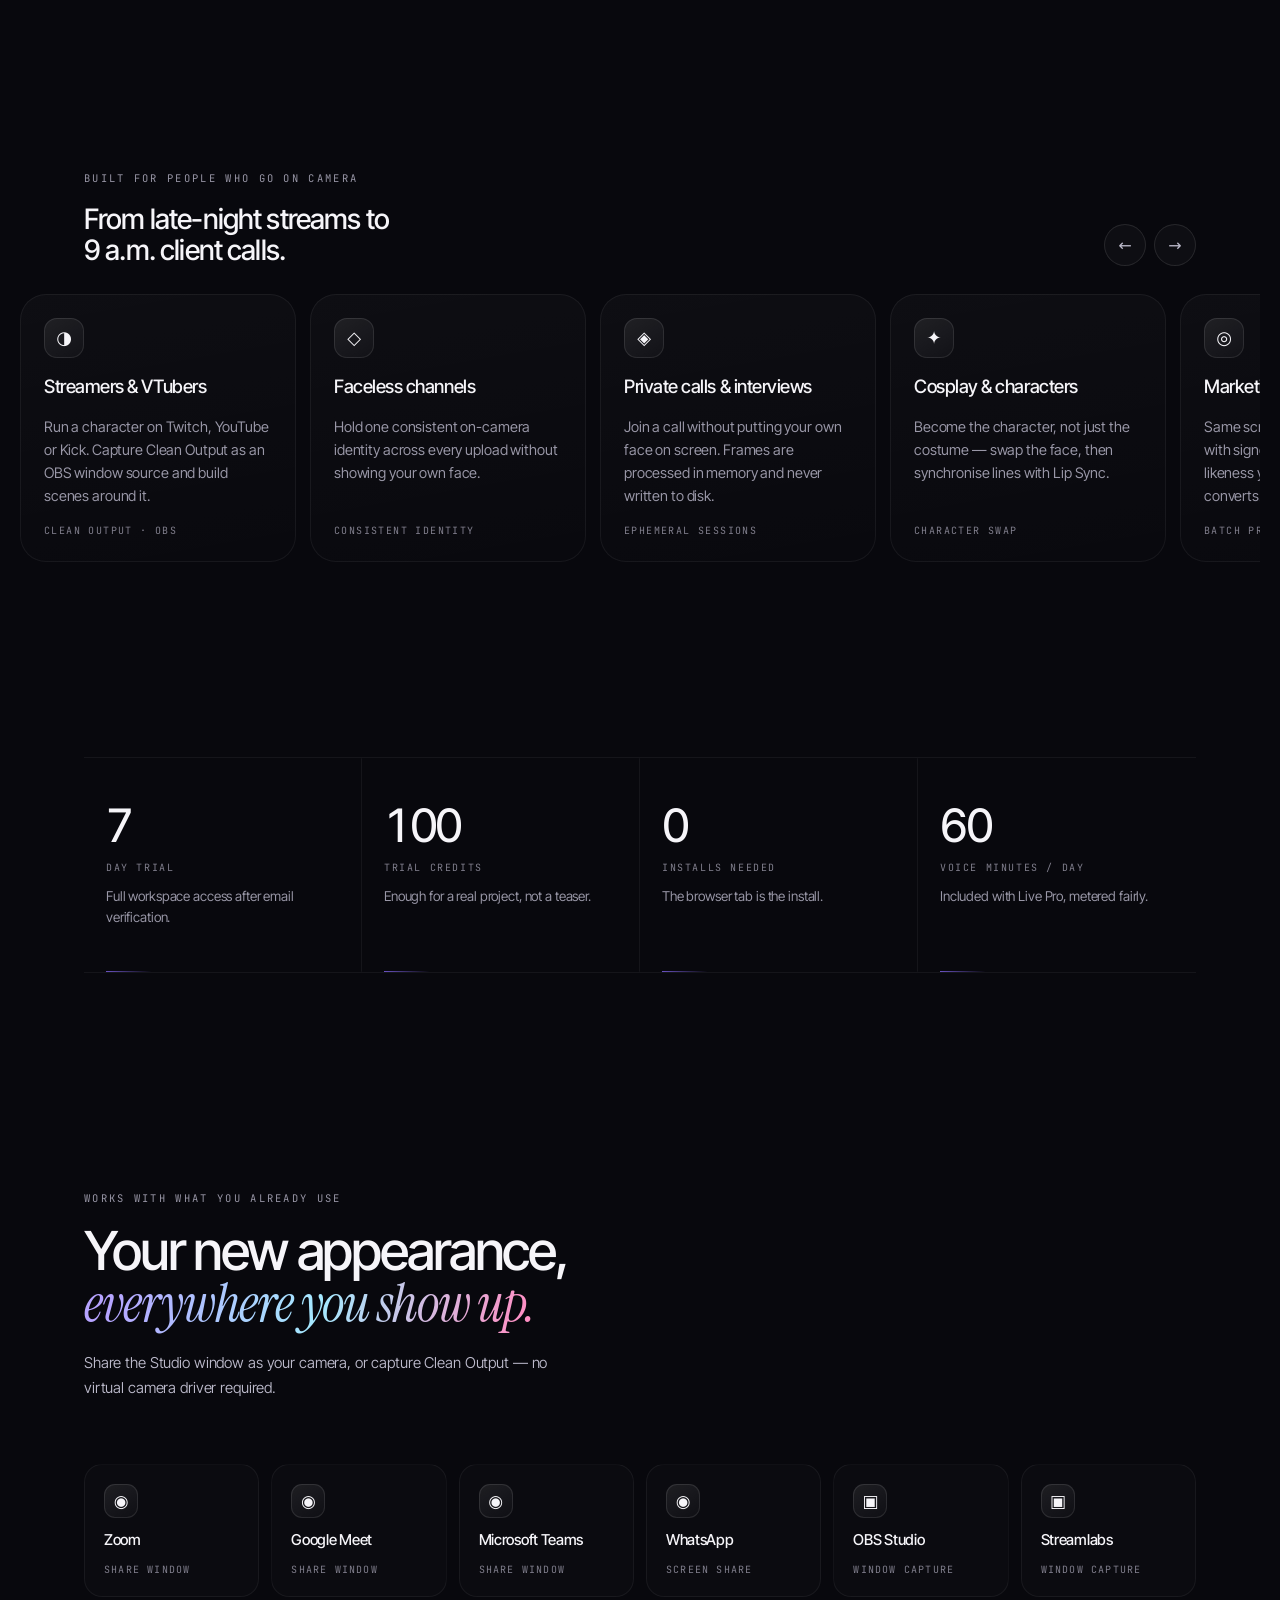
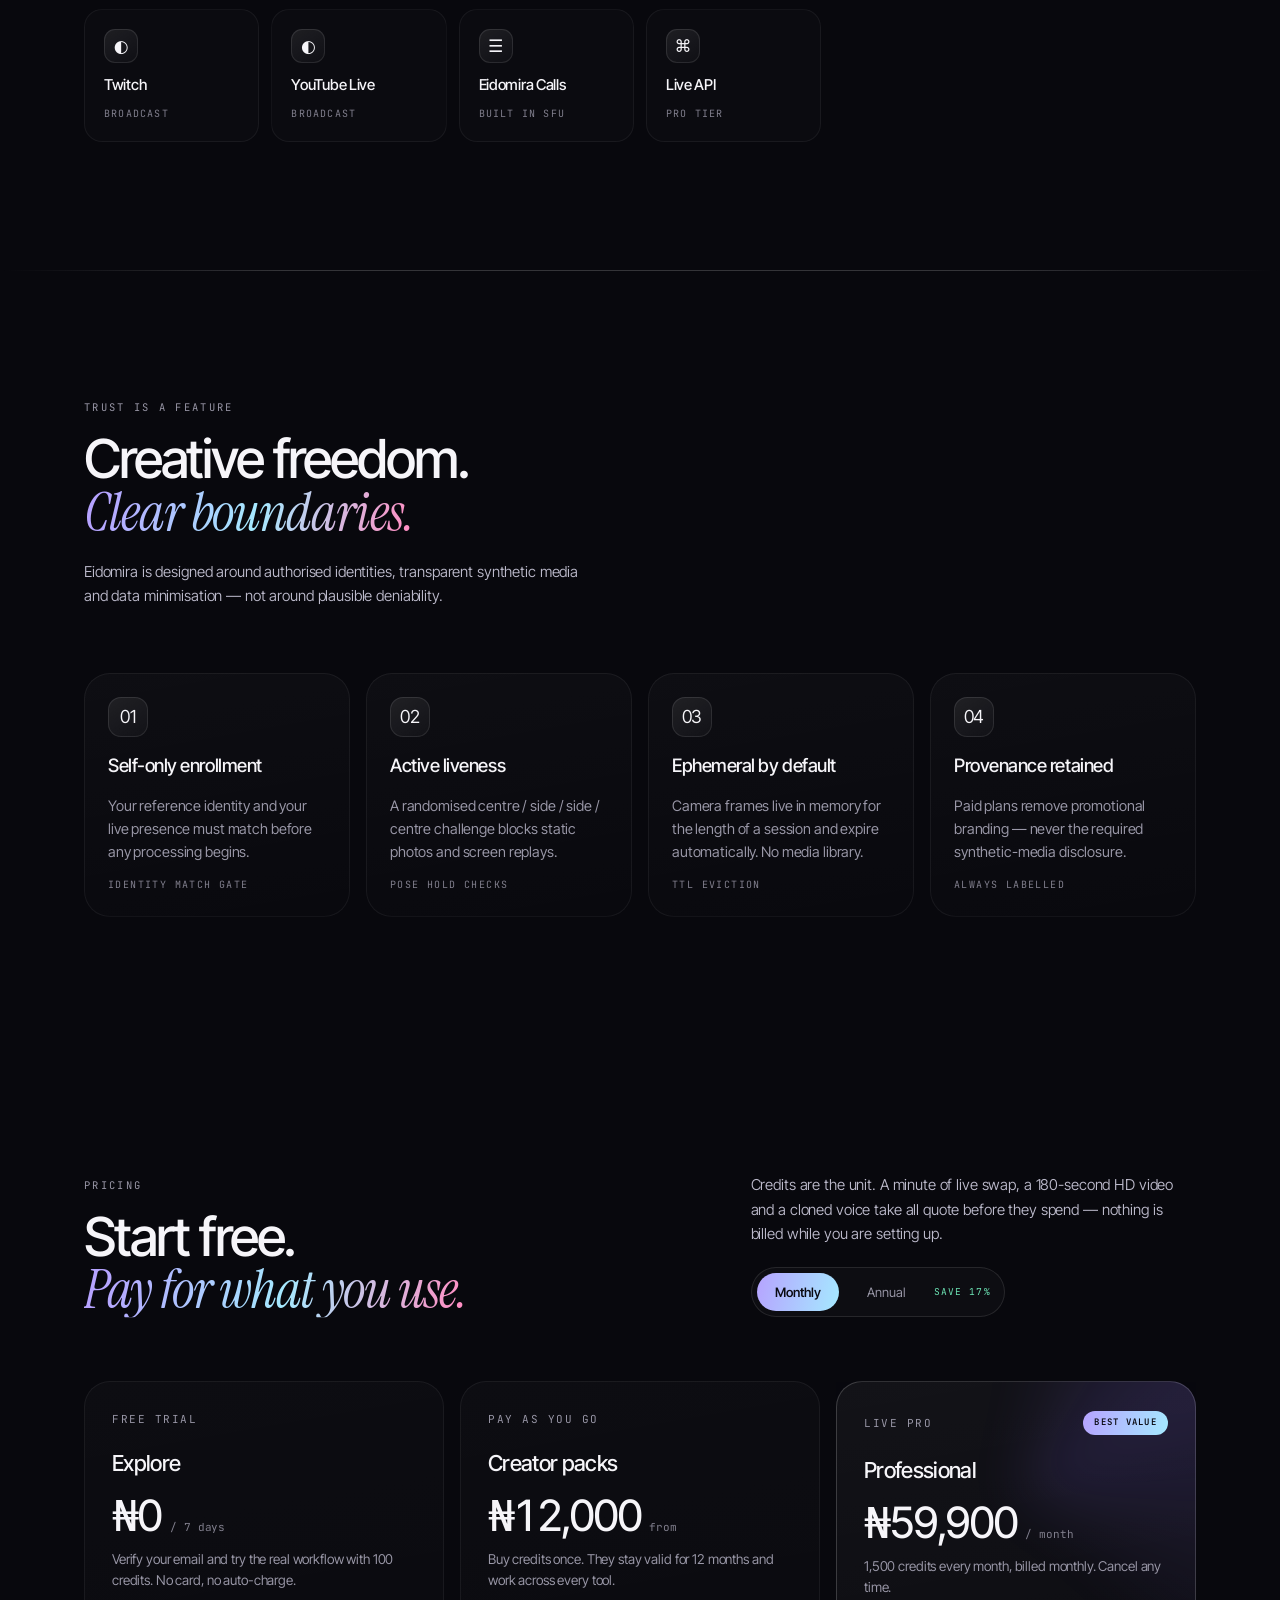
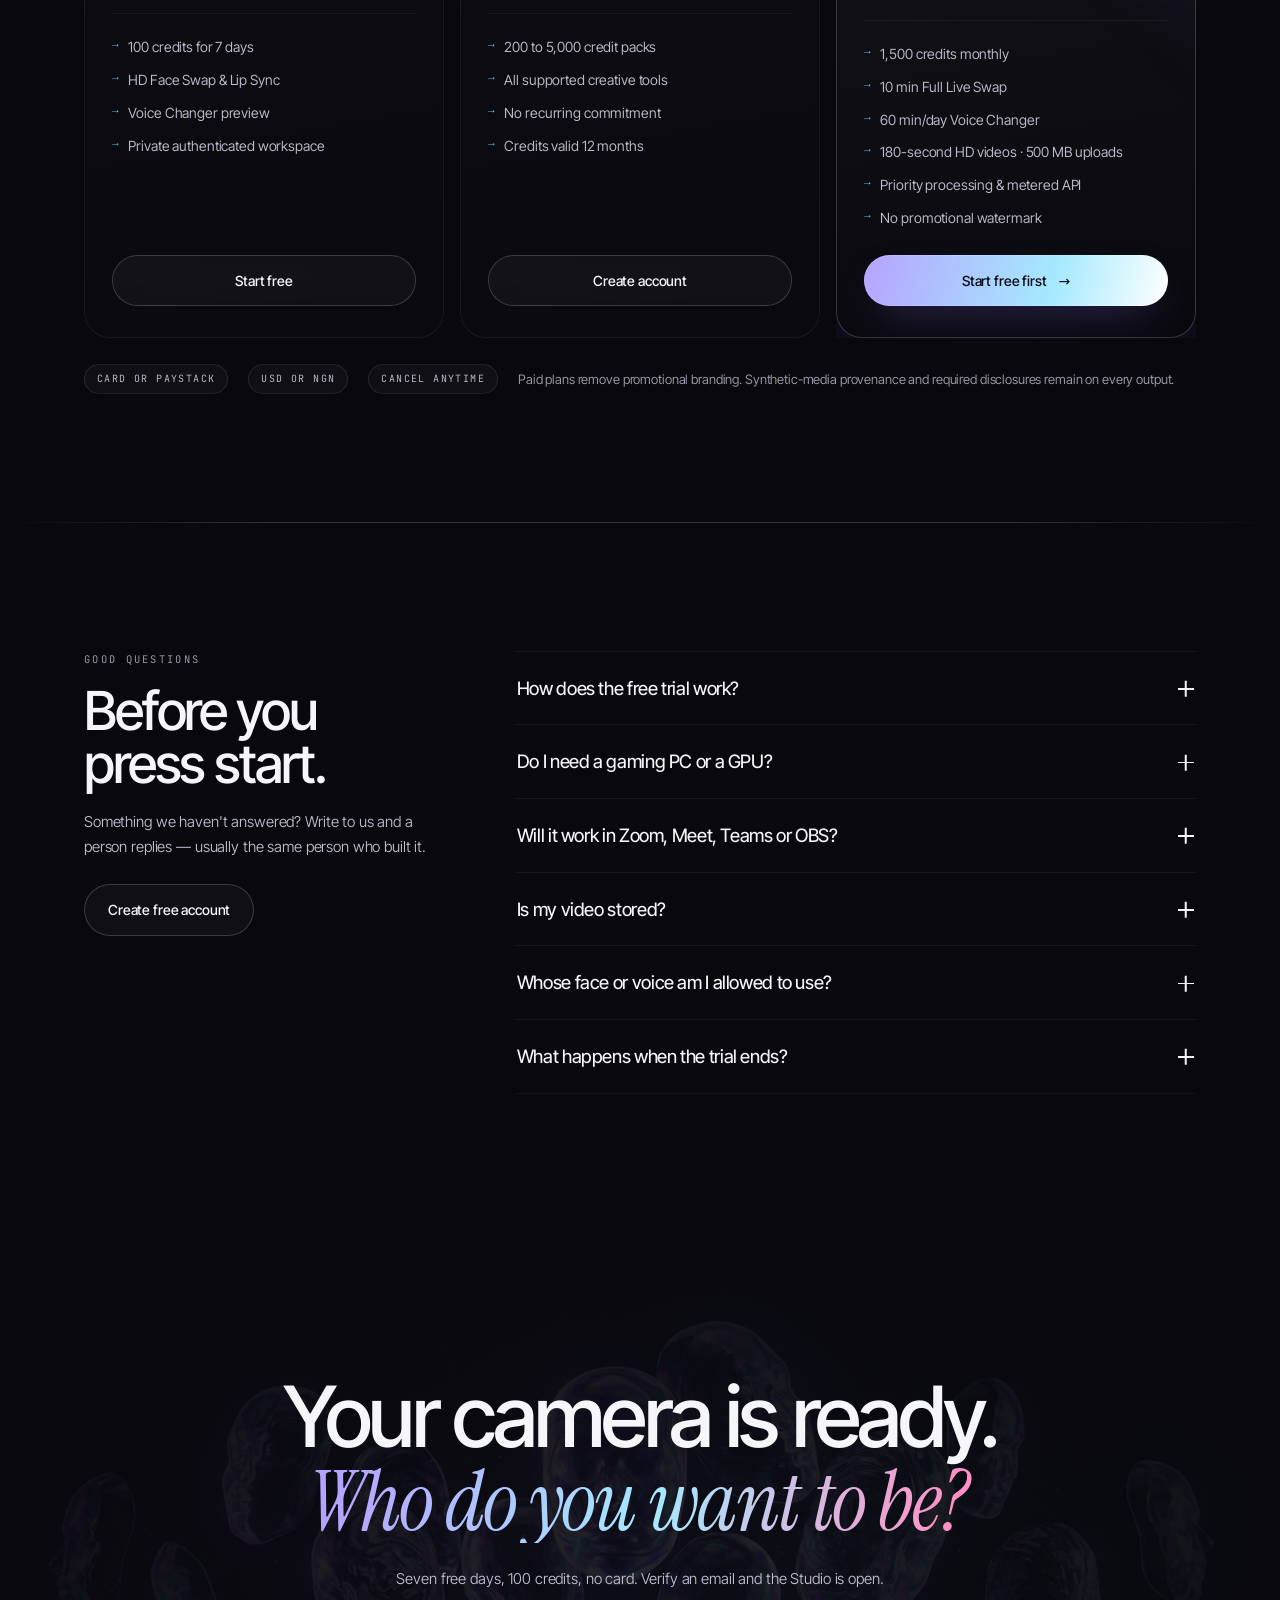
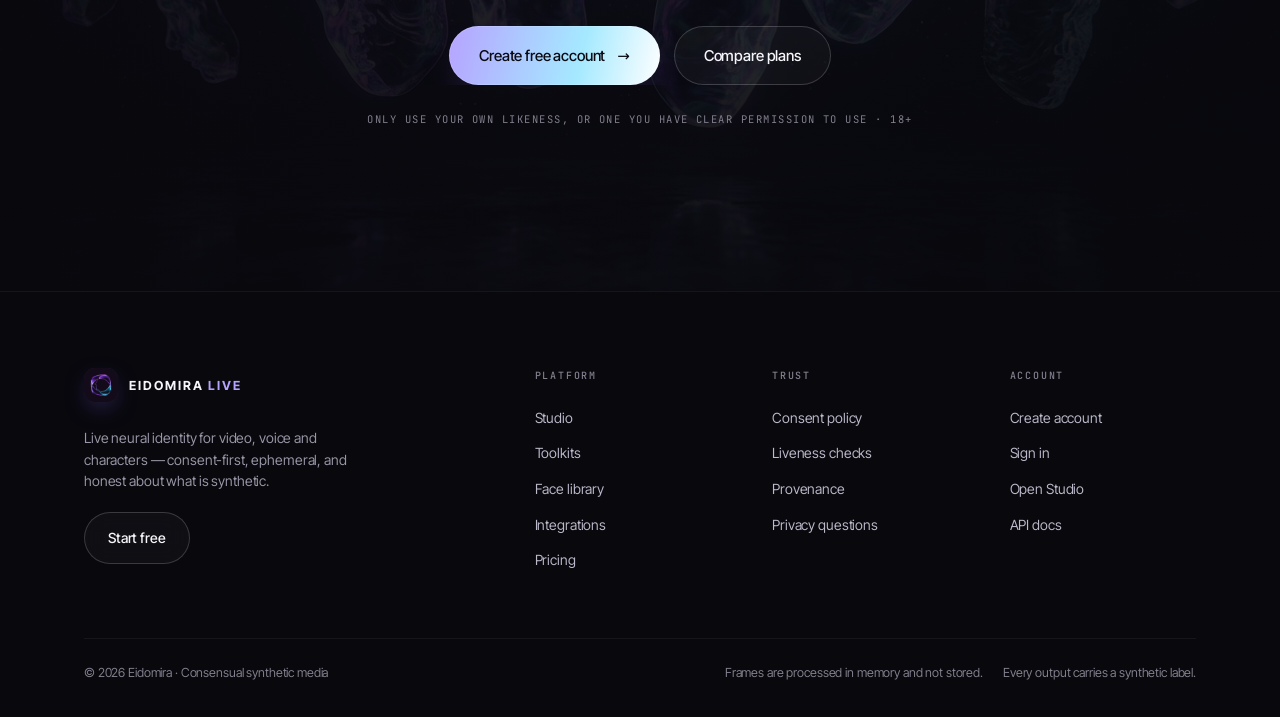
==== commit e315a158: "Show the way in: a login card a visitor can actually reach A visitor signed out could not find the d" ====
--- a/static/index.html
+++ b/static/index.html
@@ -883,9 +883,13 @@
     <button class="btn btn--primary" id="authSubmit" type="submit">Create account</button>
     <button class="authSwitch" id="authSwitch" type="button">Already registered? Sign in</button>
     <div class="demoRow" id="demoRow" hidden>
-      <span>Demo access</span>
-      <button type="button" class="demoButton" data-role="user">Sign in as demo user</button>
-      <button type="button" class="demoButton" data-role="admin">Sign in as admin</button>
+      <span>Demo access · one click, no password</span>
+      <button type="button" class="demoButton" data-role="user">
+        <b>Sign in as demo user</b><code data-email></code>
+      </button>
+      <button type="button" class="demoButton" data-role="admin">
+        <b>Sign in as admin</b><code data-email></code>
+      </button>
     </div>
     <div class="authMessage" id="authMessage" role="status" aria-live="polite"></div>
   </form>
--- a/static/tokens.css
+++ b/static/tokens.css
@@ -442,6 +442,10 @@
 }
 .demoButton {
   flex: 1 1 46%;
+  display: flex;
+  flex-direction: column;
+  gap: 3px;
+  text-align: left;
   padding: 10px 12px;
   border-radius: var(--r-sm);
   border: 1px dashed var(--line-strong);
@@ -452,6 +456,9 @@
   cursor: pointer;
   transition: border-color 0.2s var(--ease), color 0.2s var(--ease);
 }
+.demoButton b { font-weight: 600; }
+.demoButton code { font-family: var(--mono); font-size: 10.5px; color: var(--paper-3); }
+.demoButton code:empty { display: none; }
 .demoButton:hover { border-color: var(--cyan-soft); color: var(--paper); }
 .demoButton:disabled { opacity: 0.5; cursor: default; }
 
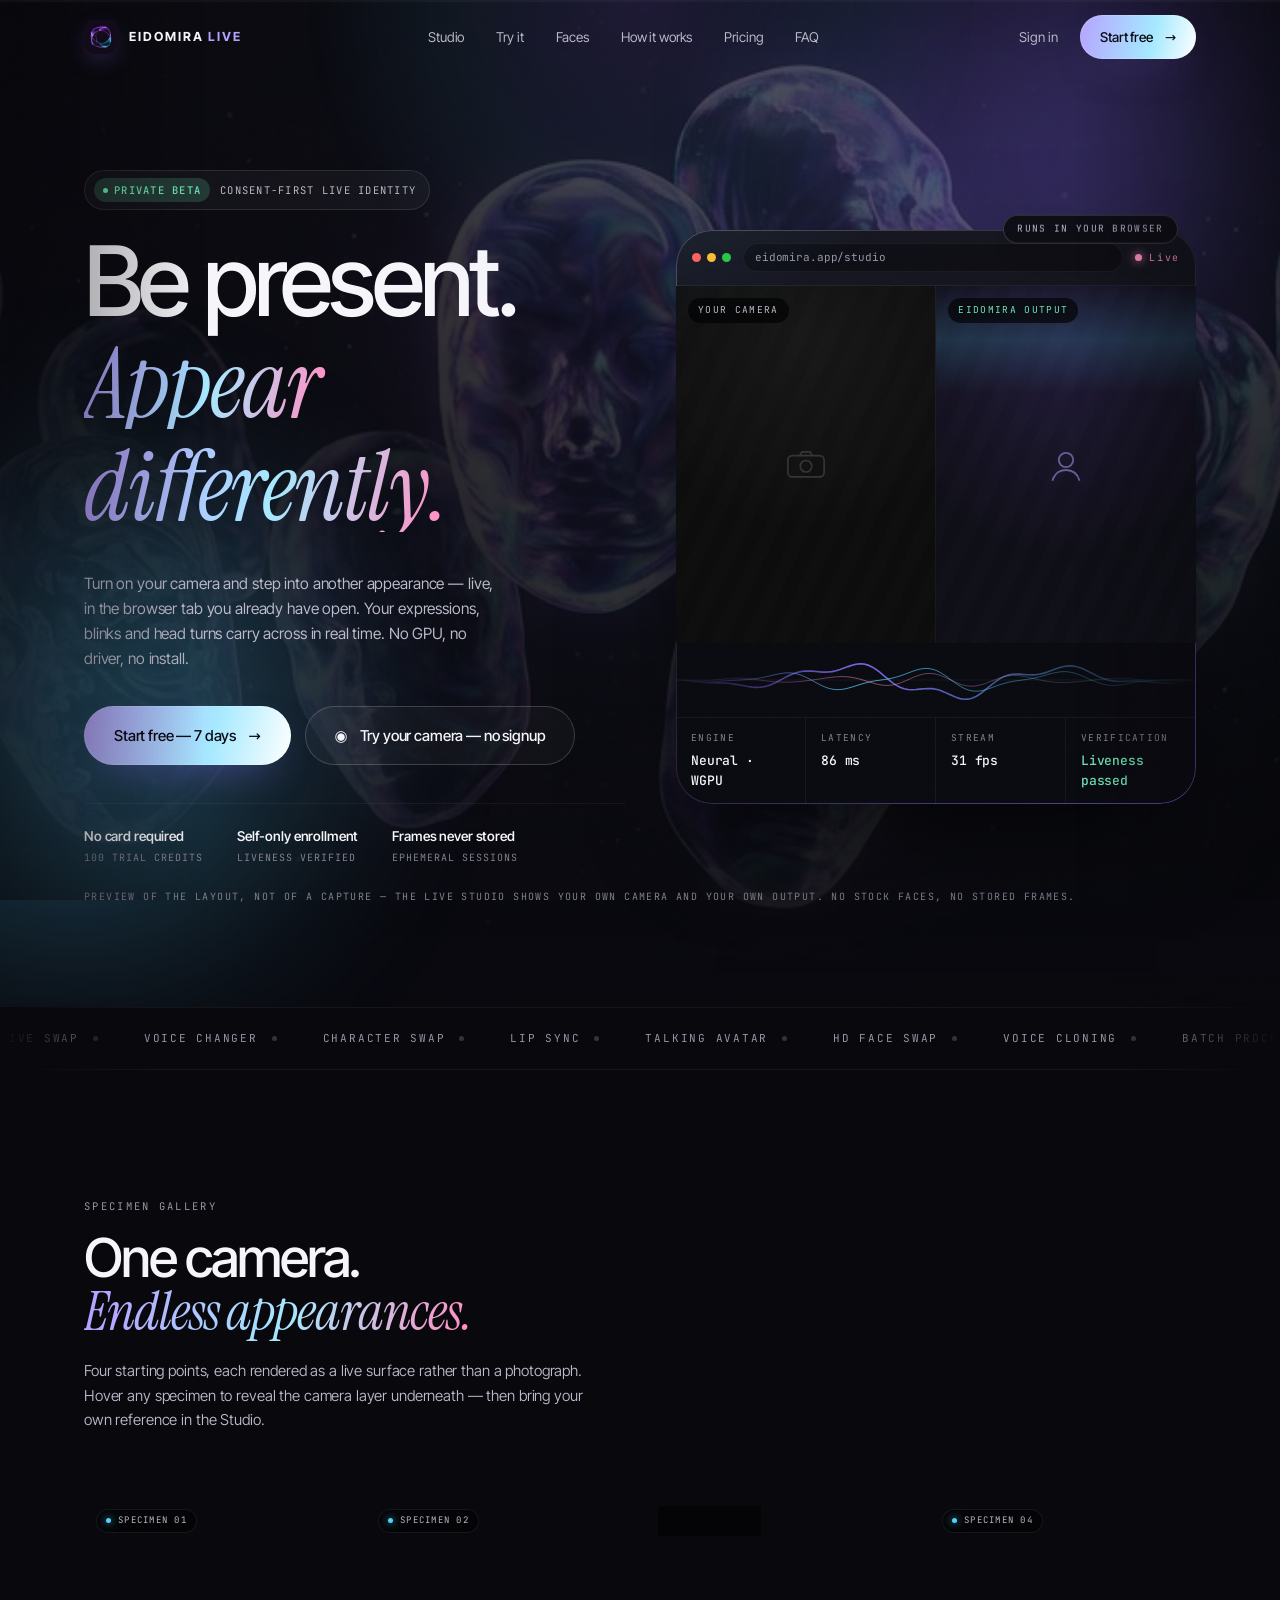
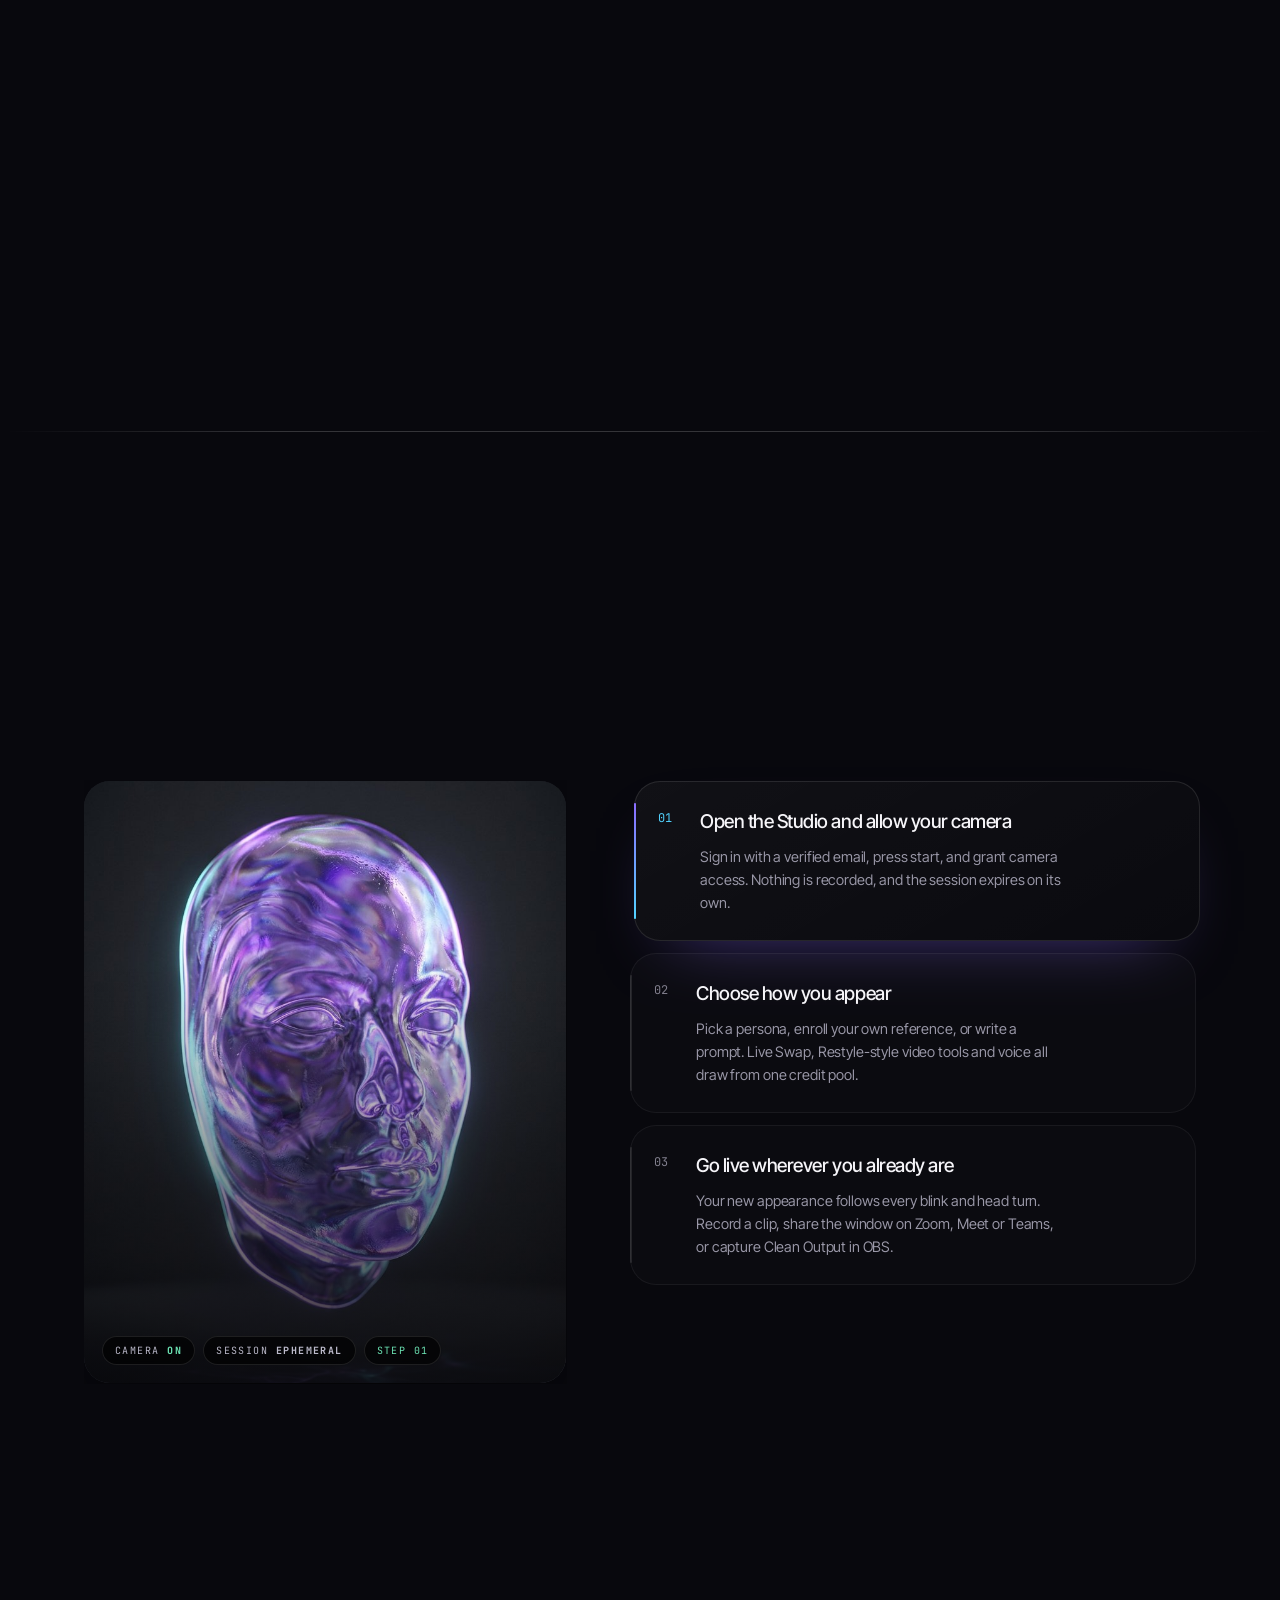
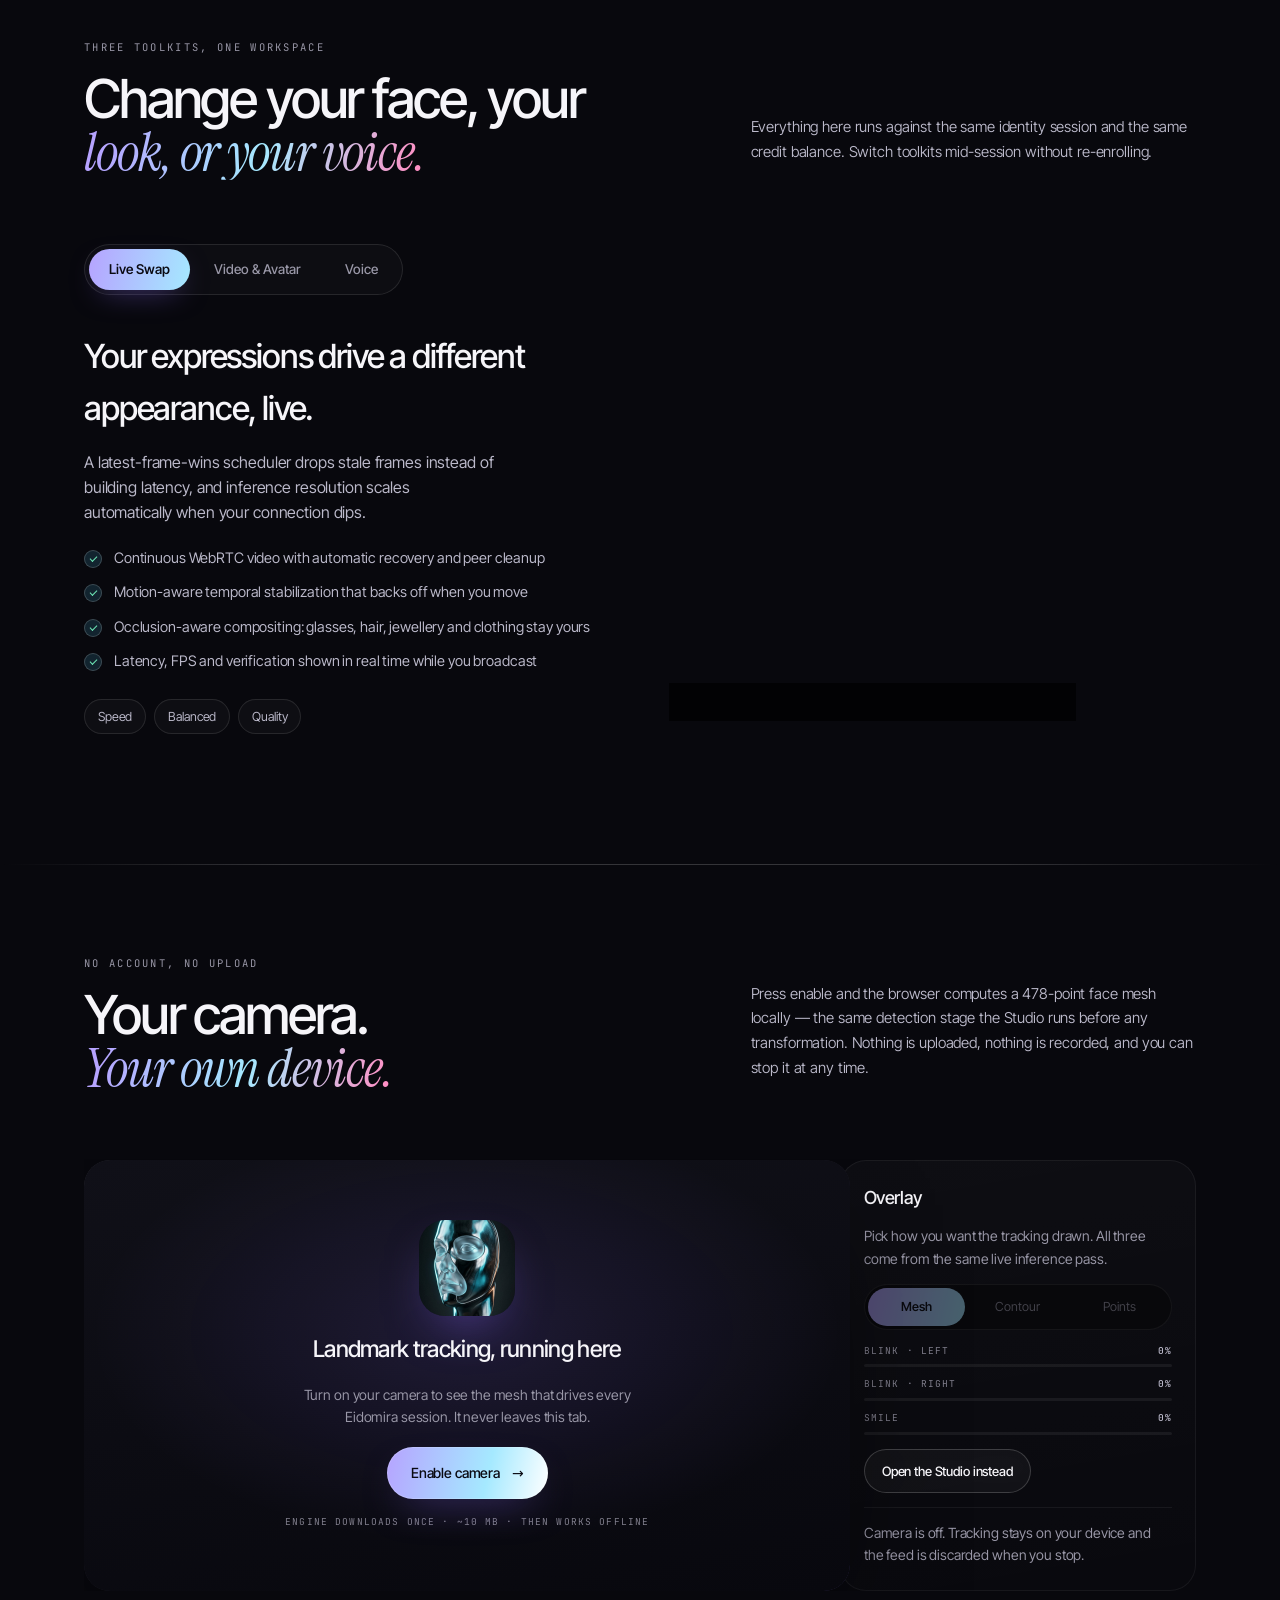
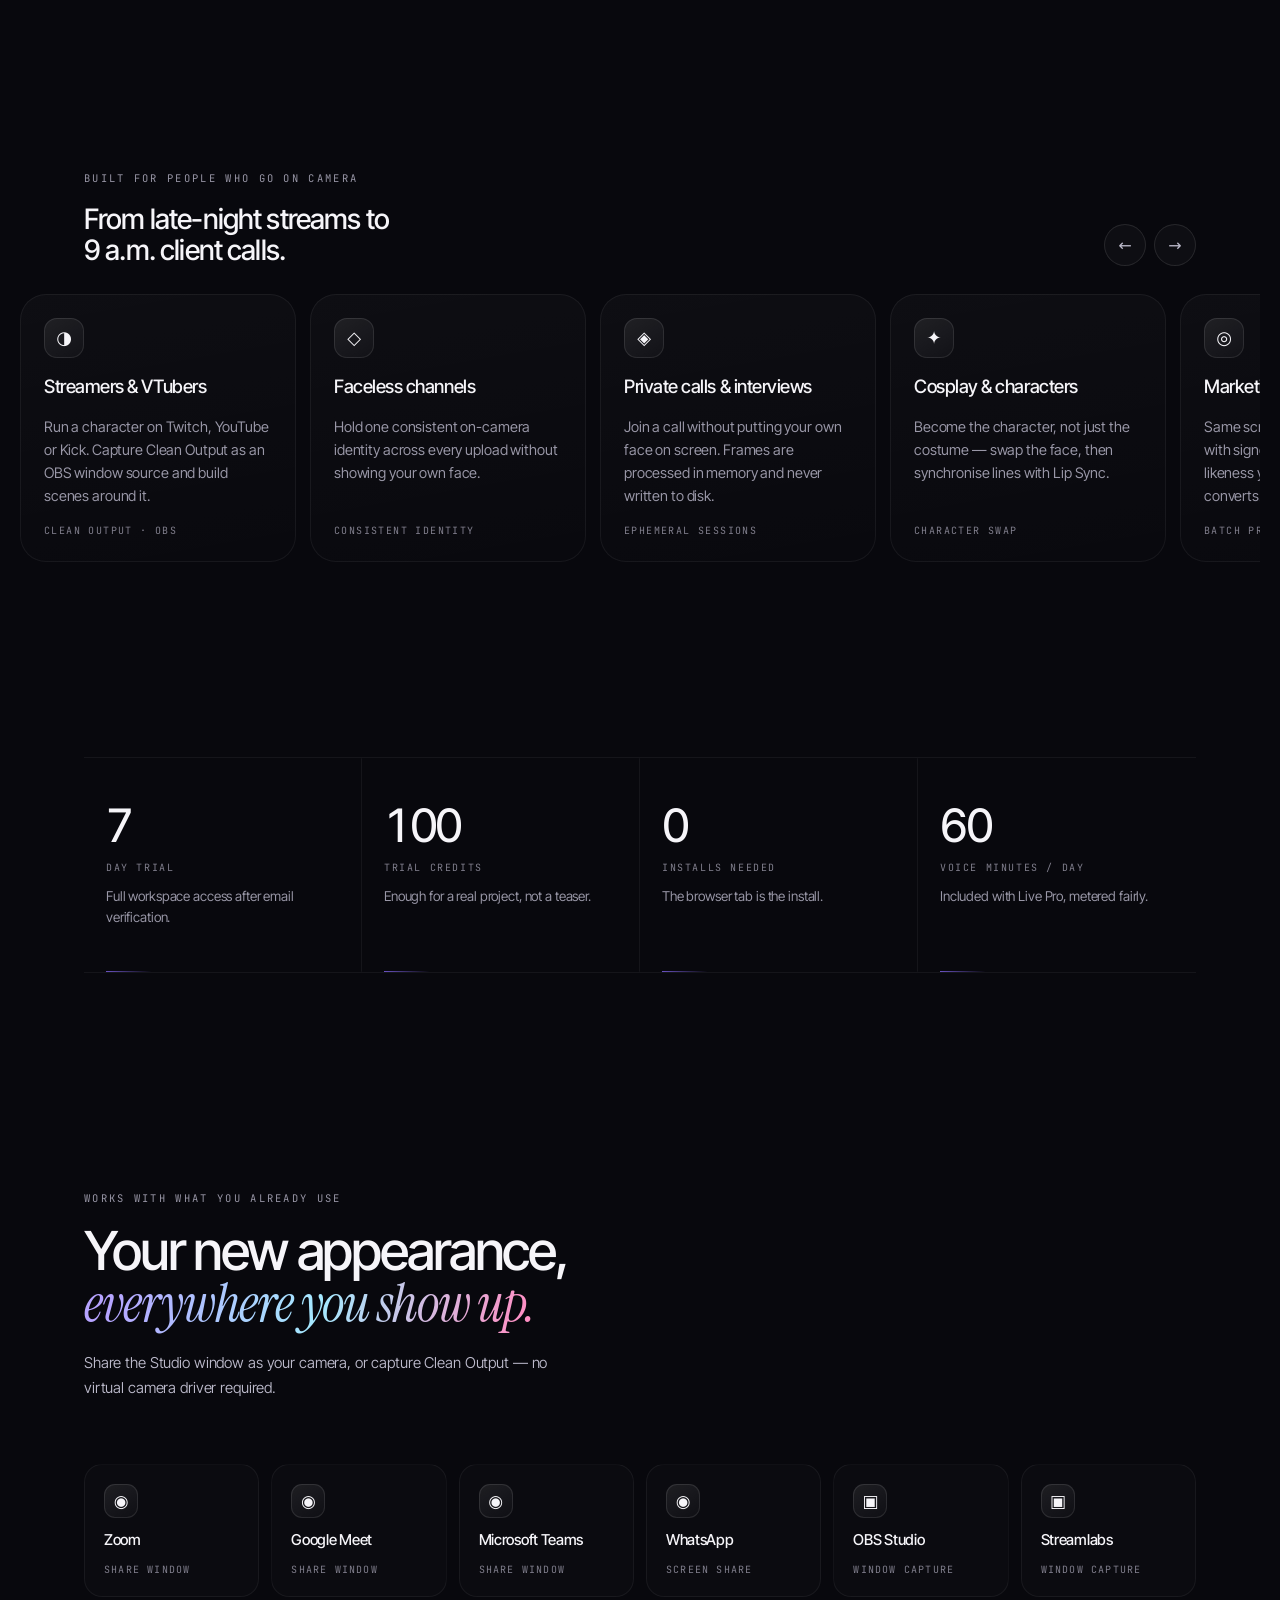
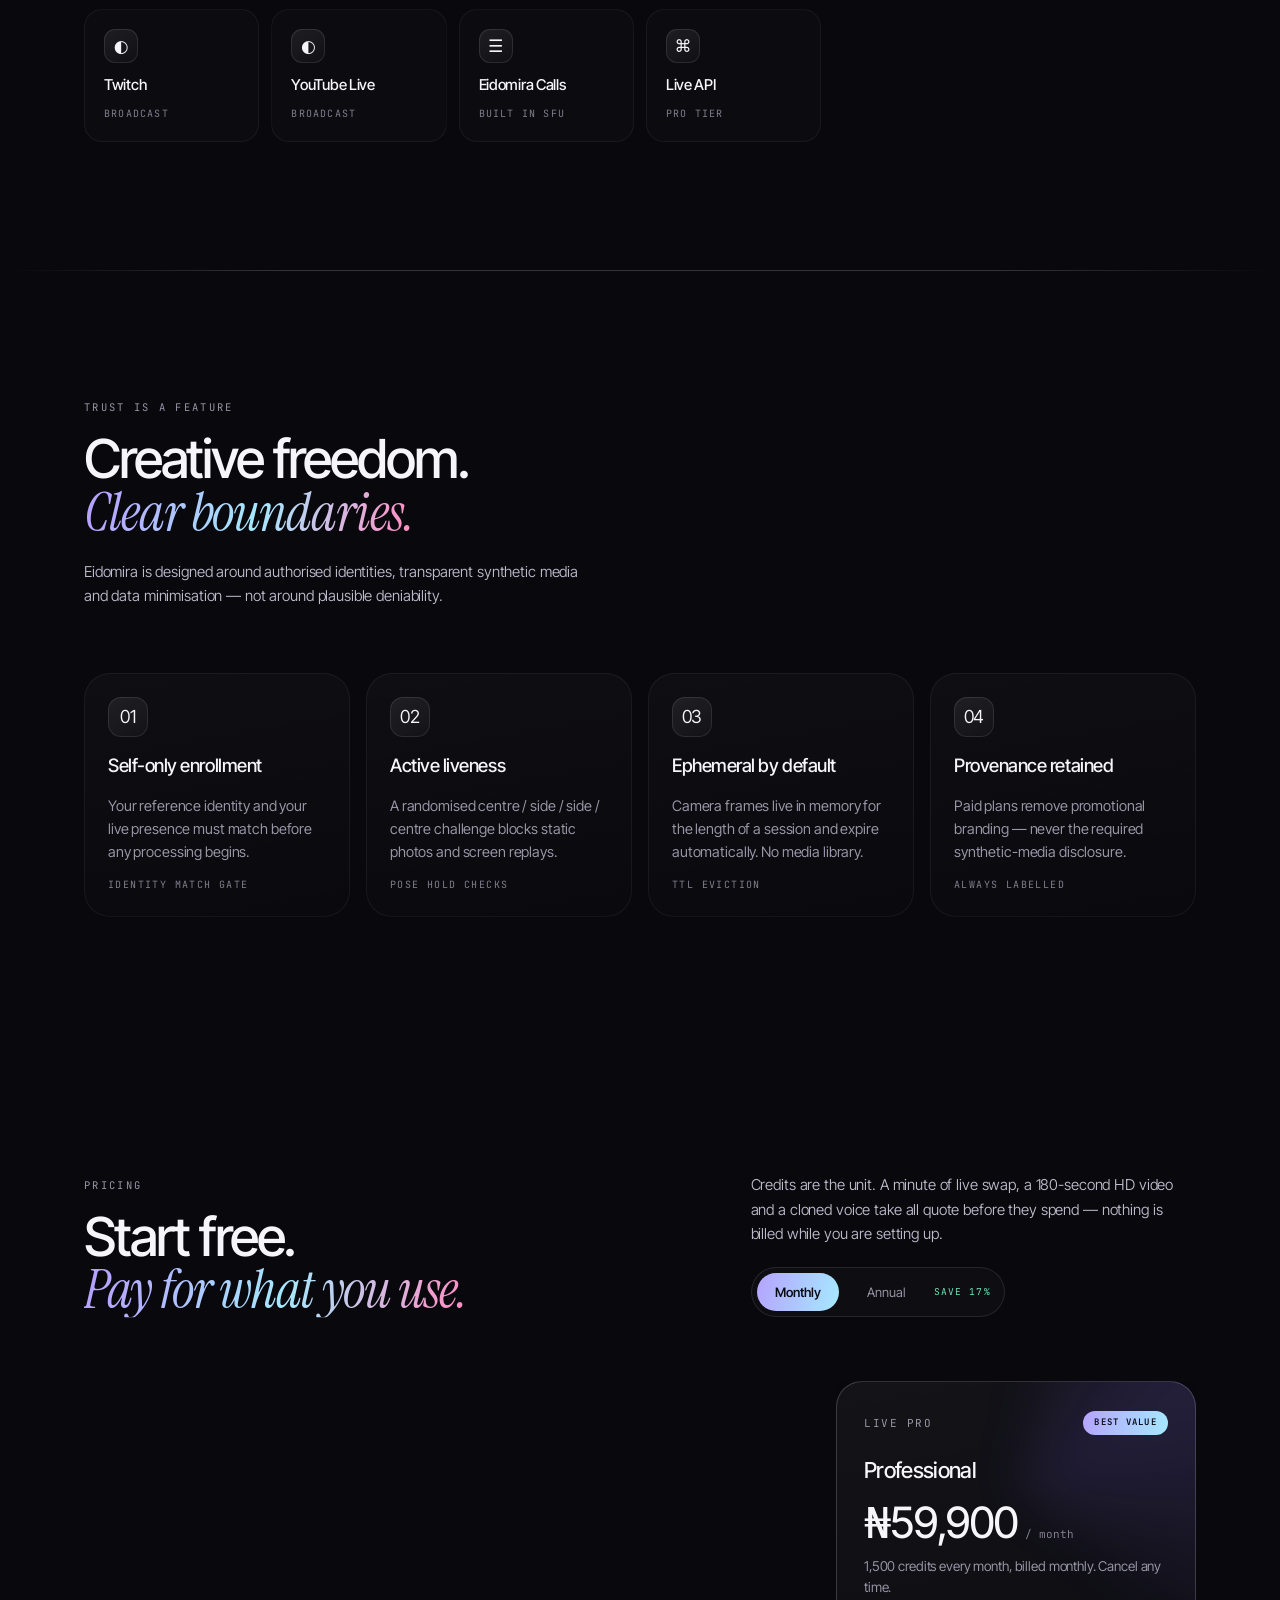
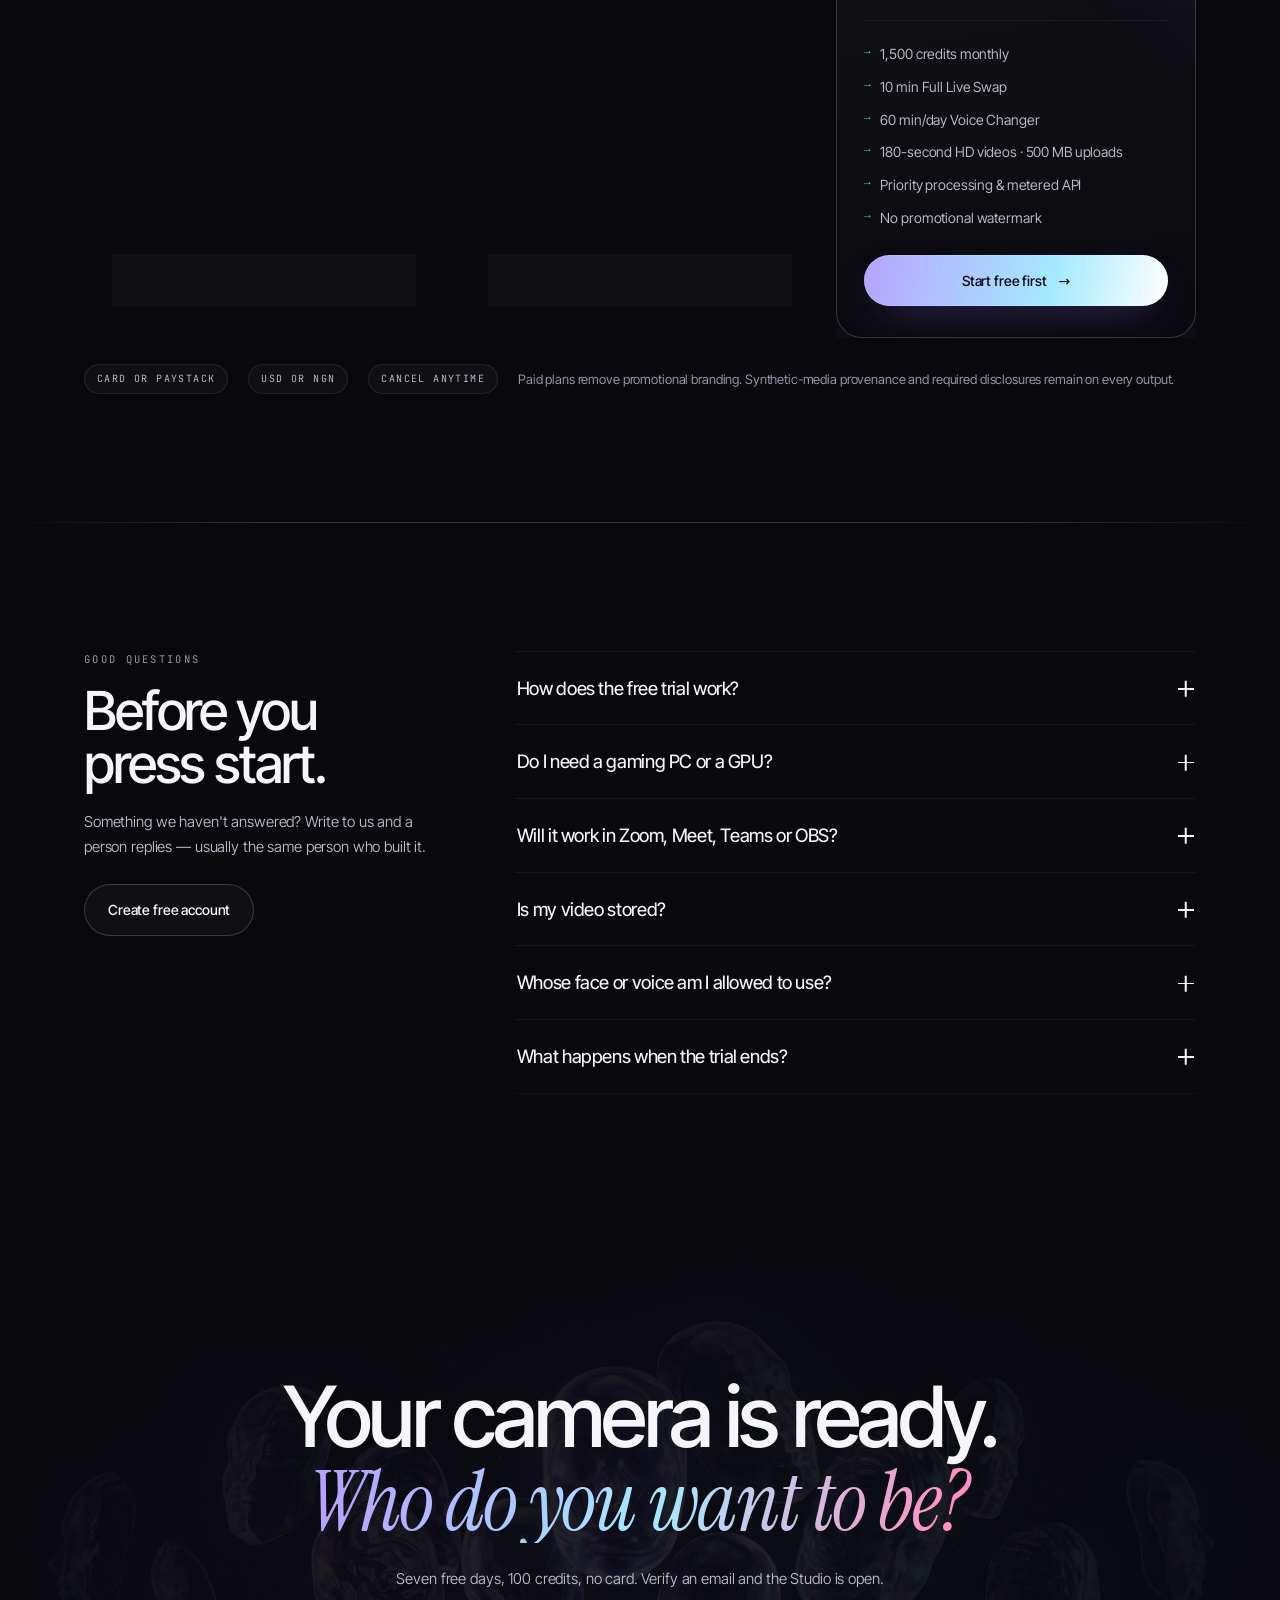
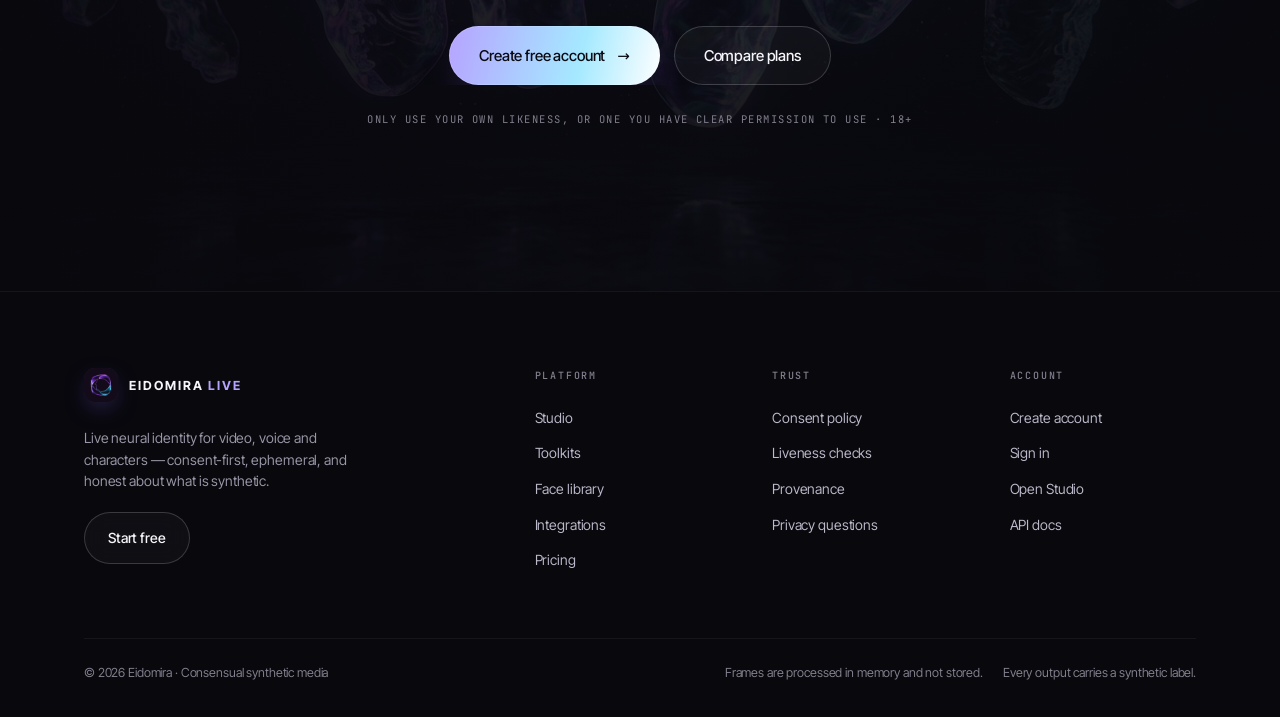
==== commit 8df640bc: "Let an owner publish a demo password, and only when they mean to The demo was button-only on purpose" ====
--- a/static/index.html
+++ b/static/index.html
@@ -883,13 +883,14 @@
     <button class="btn btn--primary" id="authSubmit" type="submit">Create account</button>
     <button class="authSwitch" id="authSwitch" type="button">Already registered? Sign in</button>
     <div class="demoRow" id="demoRow" hidden>
-      <span>Demo access · one click, no password</span>
+      <span data-demo-label>Demo access · one click, no password</span>
       <button type="button" class="demoButton" data-role="user">
         <b>Sign in as demo user</b><code data-email></code>
       </button>
       <button type="button" class="demoButton" data-role="admin">
         <b>Sign in as admin</b><code data-email></code>
       </button>
+      <p class="demoHint" id="demoHint" hidden></p>
     </div>
     <div class="authMessage" id="authMessage" role="status" aria-live="polite"></div>
   </form>
--- a/static/tokens.css
+++ b/static/tokens.css
@@ -459,6 +459,15 @@
 .demoButton b { font-weight: 600; }
 .demoButton code { font-family: var(--mono); font-size: 10.5px; color: var(--paper-3); }
 .demoButton code:empty { display: none; }
+.demoHint {
+  width: 100%;
+  margin: 0;
+  font-family: var(--mono);
+  font-size: 10.5px;
+  line-height: 1.5;
+  color: var(--paper-3);
+}
+.demoHint code { color: var(--cyan-soft); word-break: break-all; }
 .demoButton:hover { border-color: var(--cyan-soft); color: var(--paper); }
 .demoButton:disabled { opacity: 0.5; cursor: default; }
 
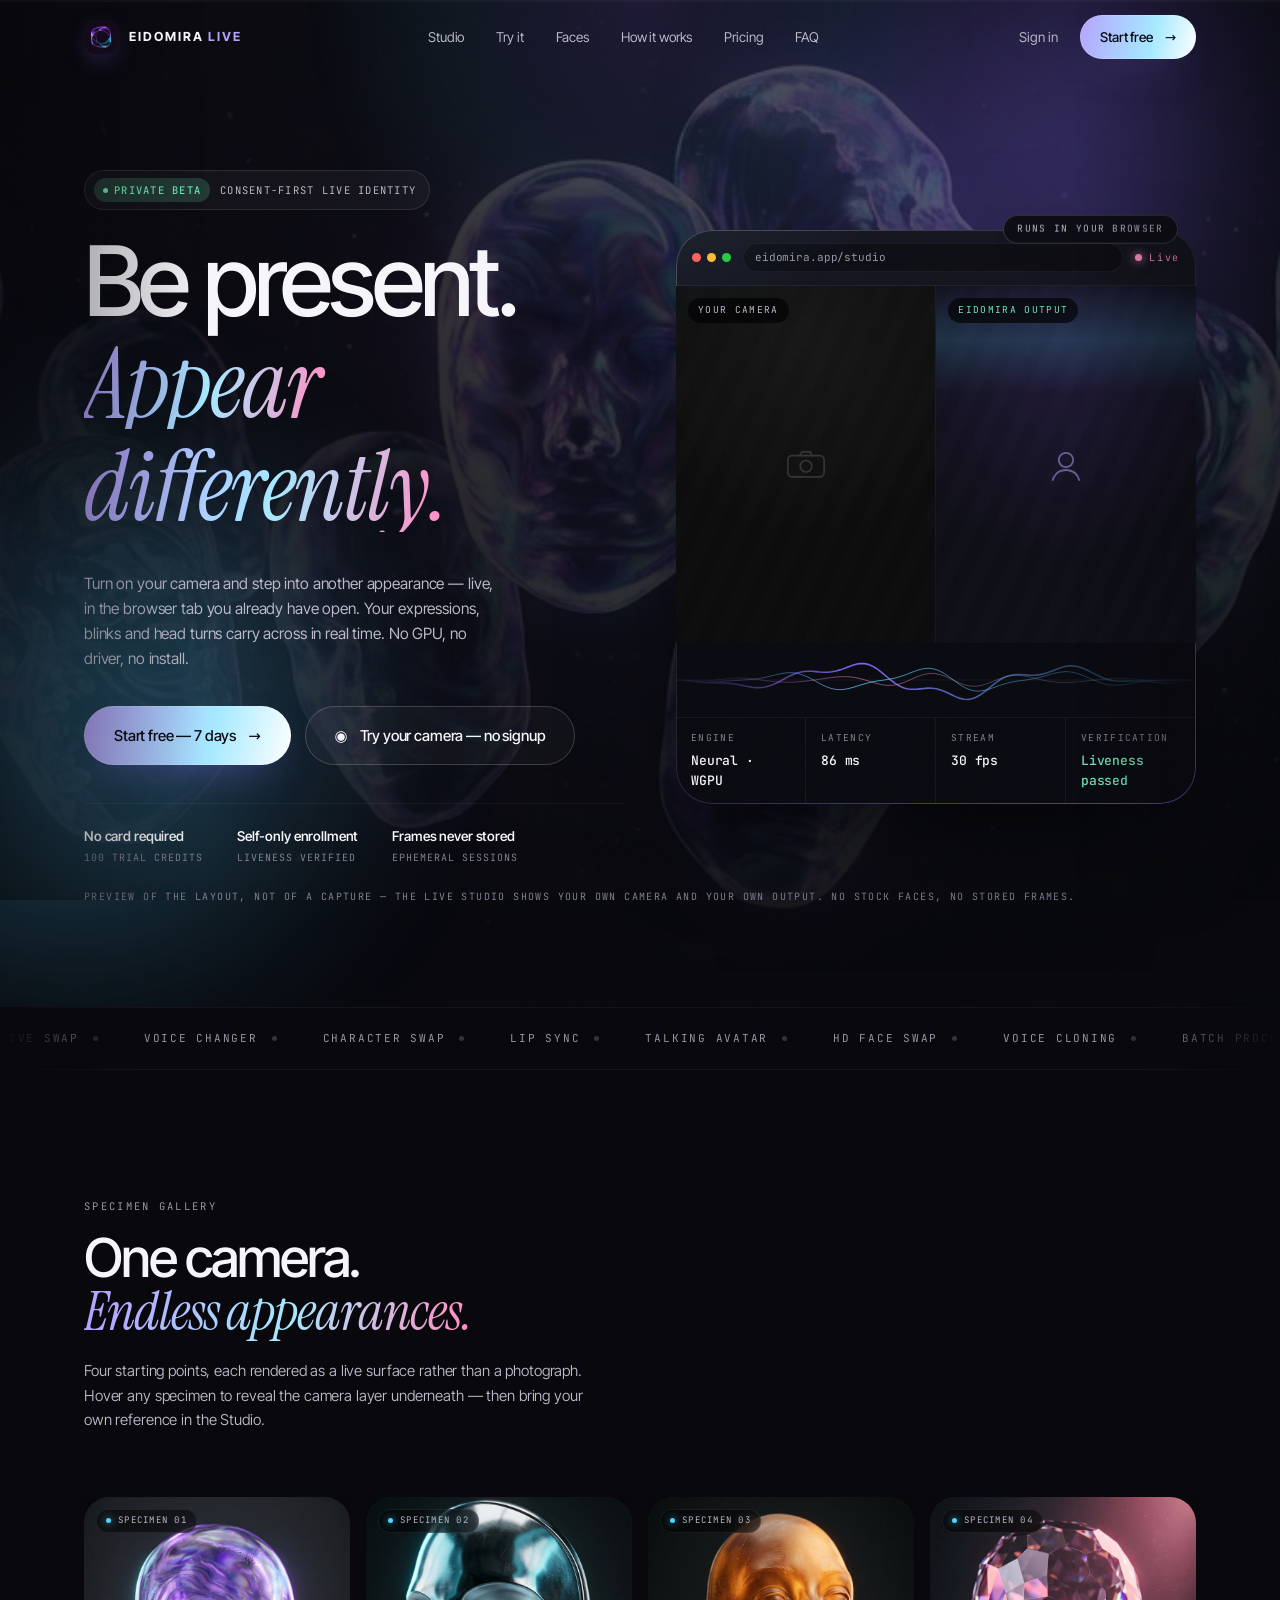
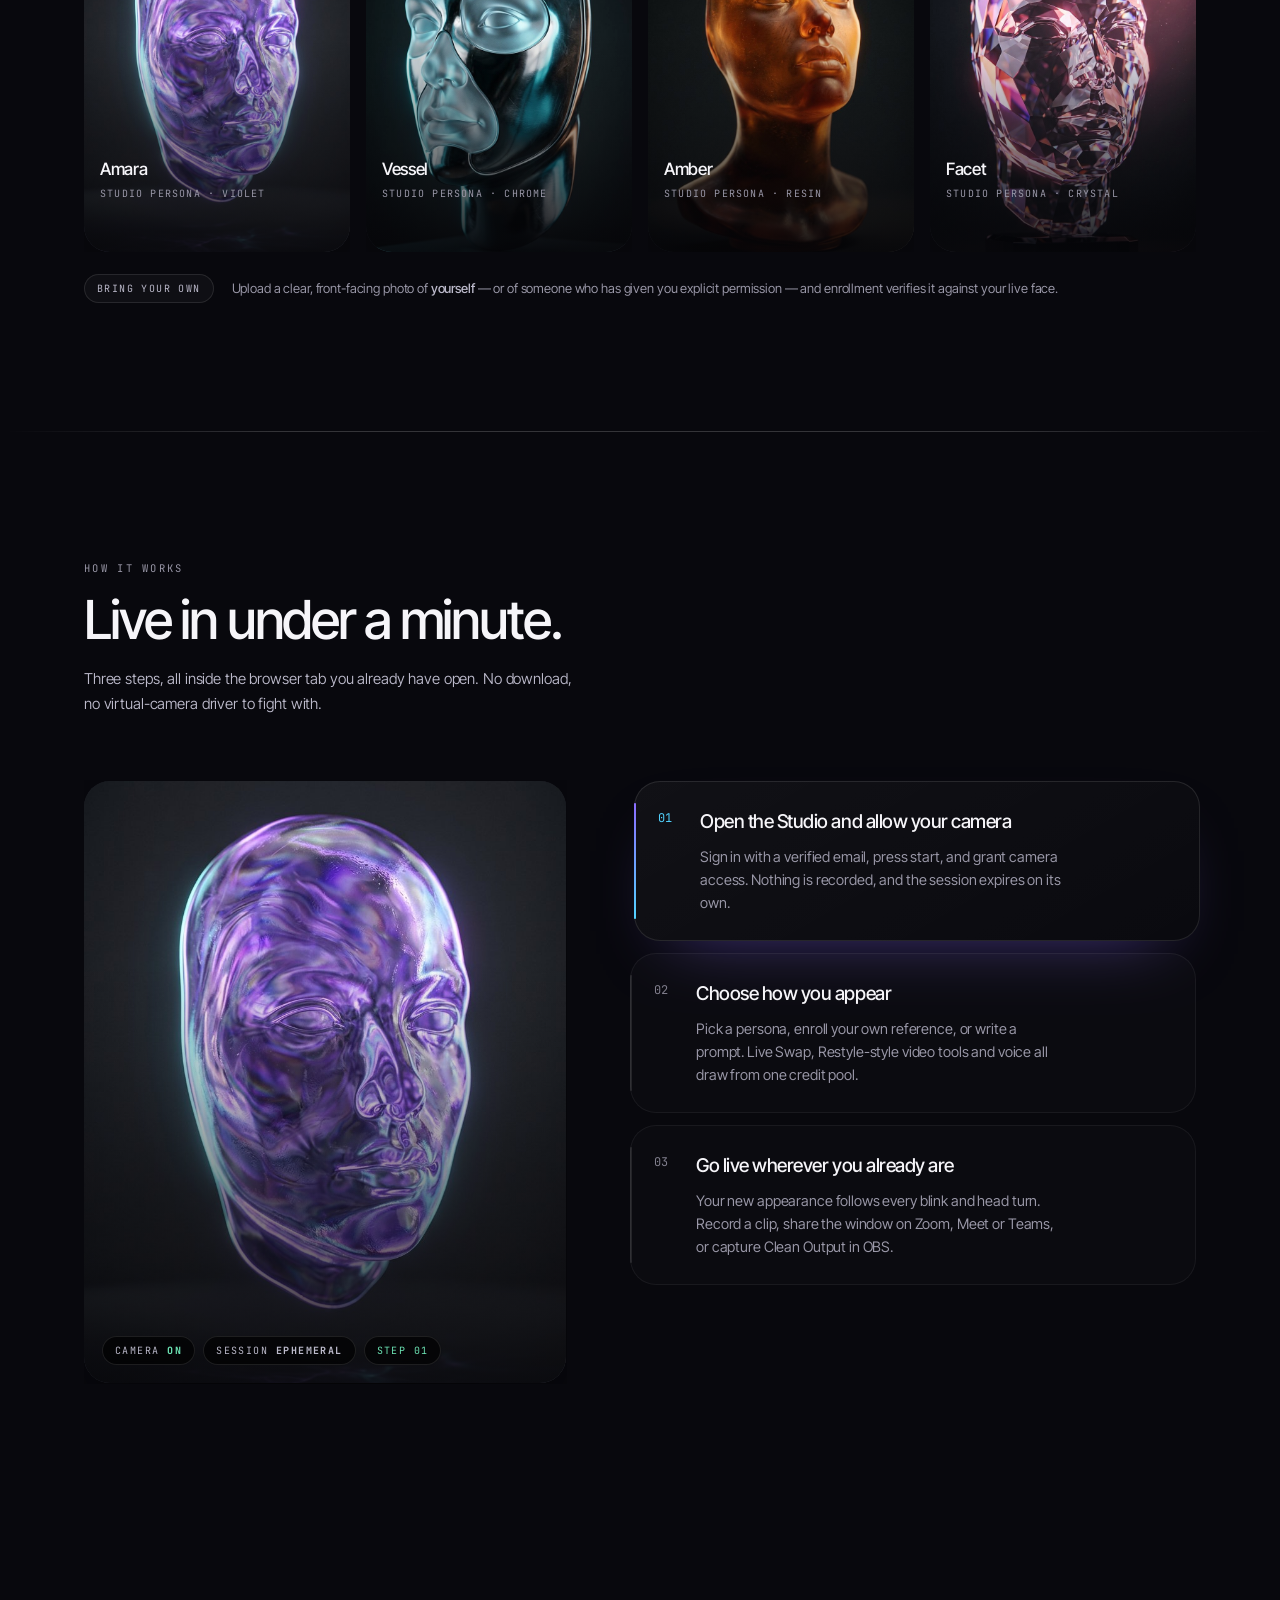
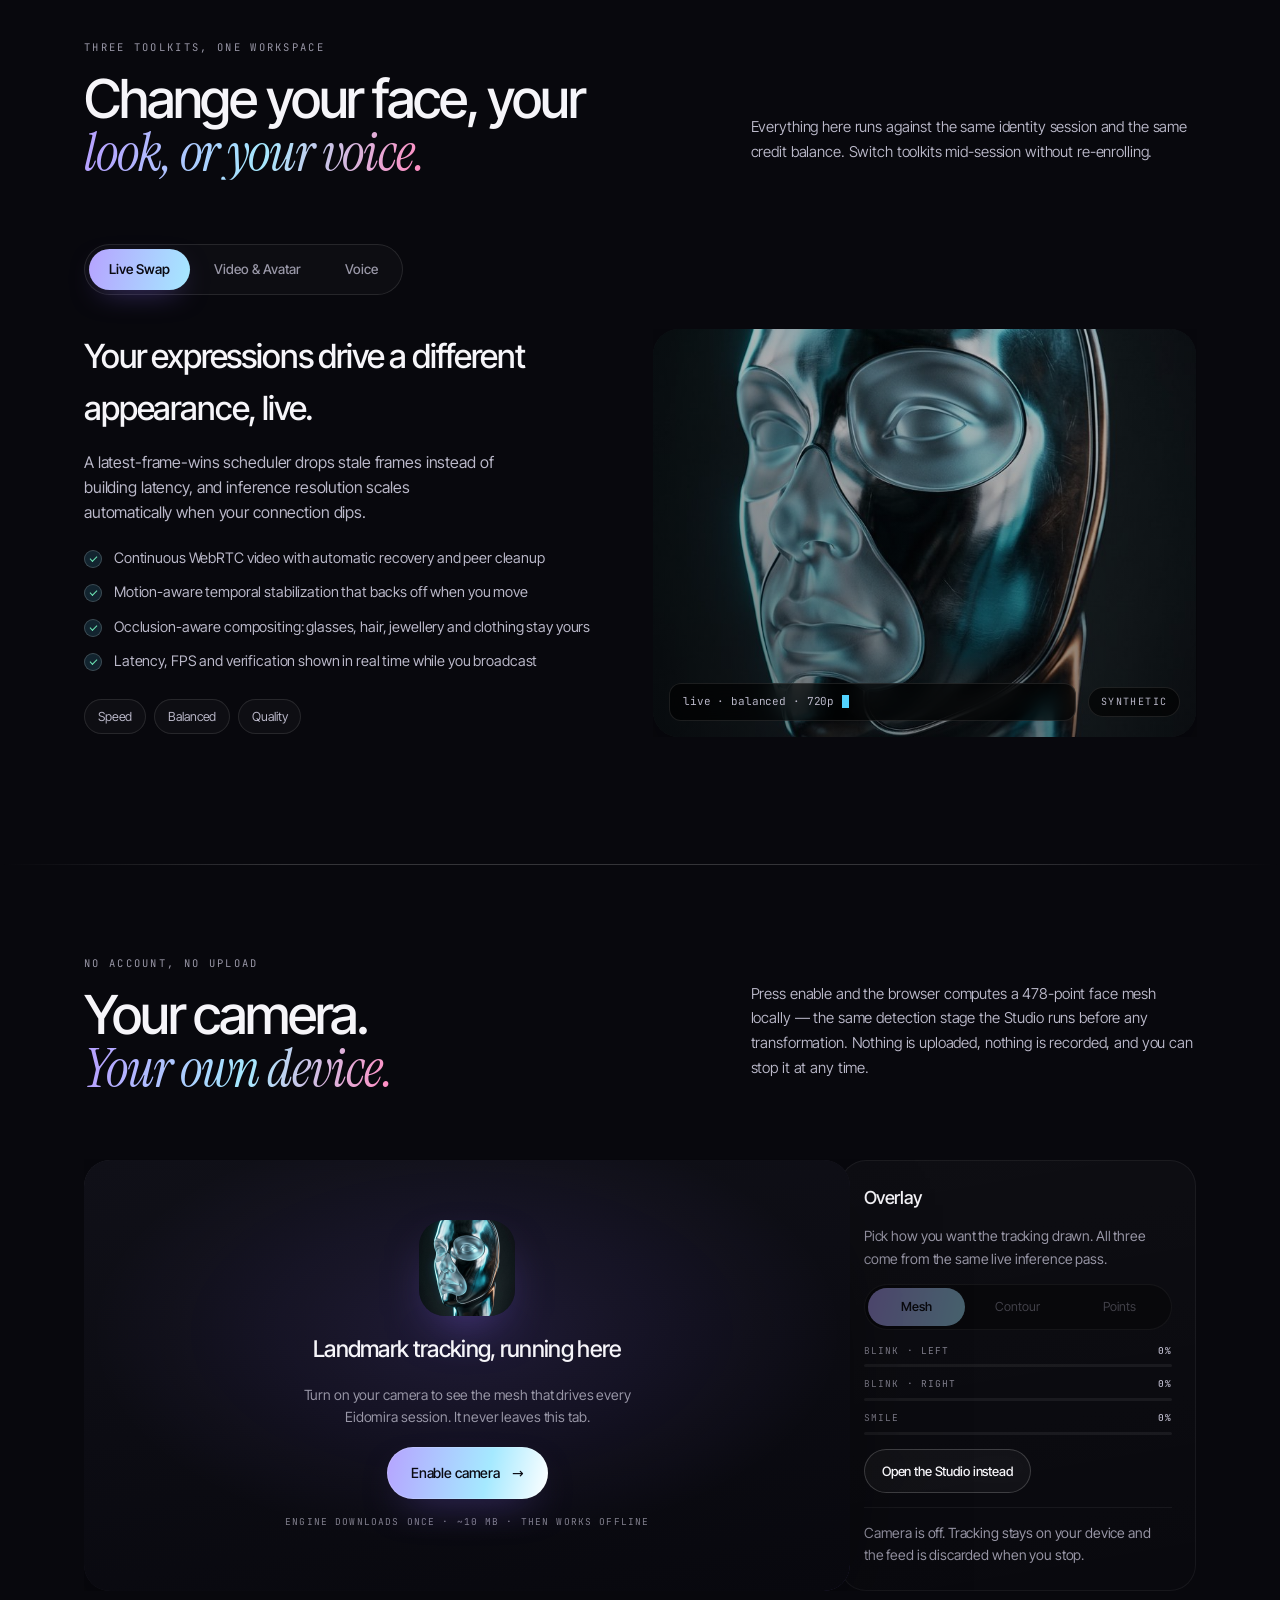
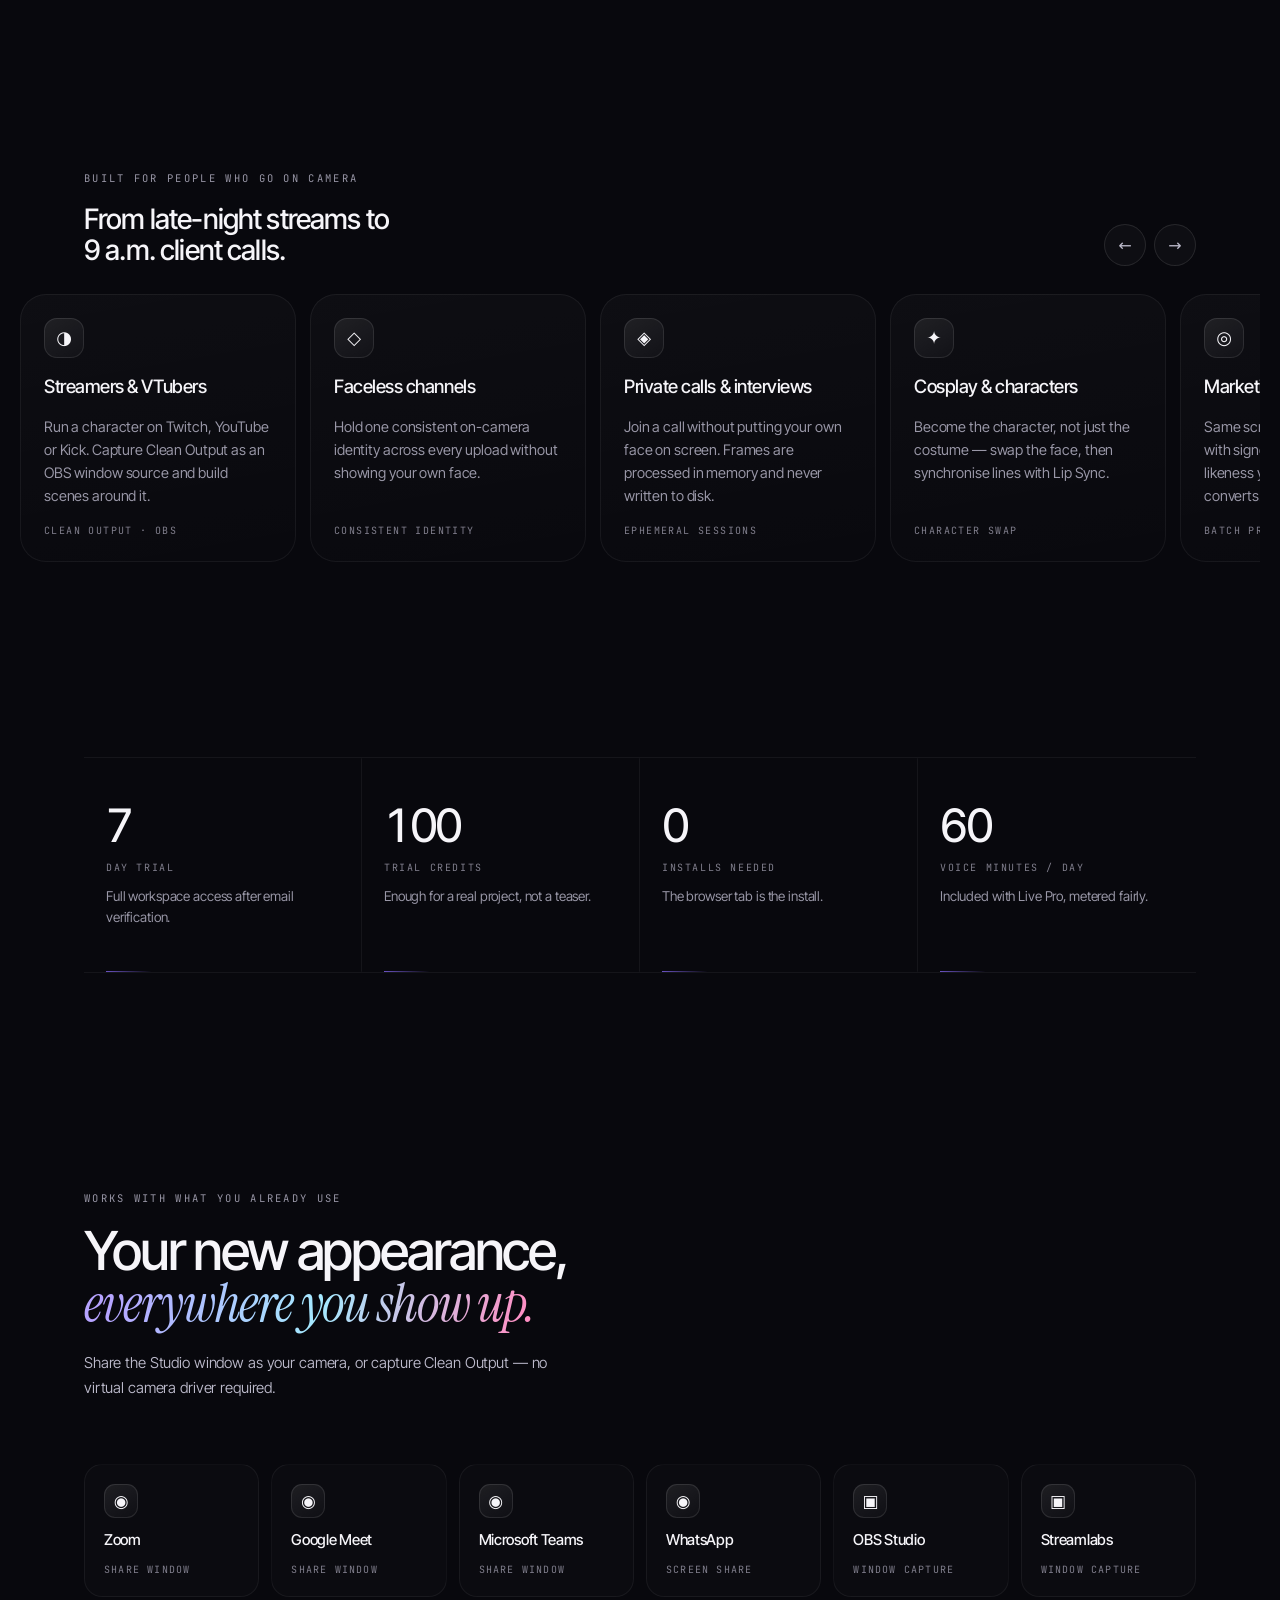
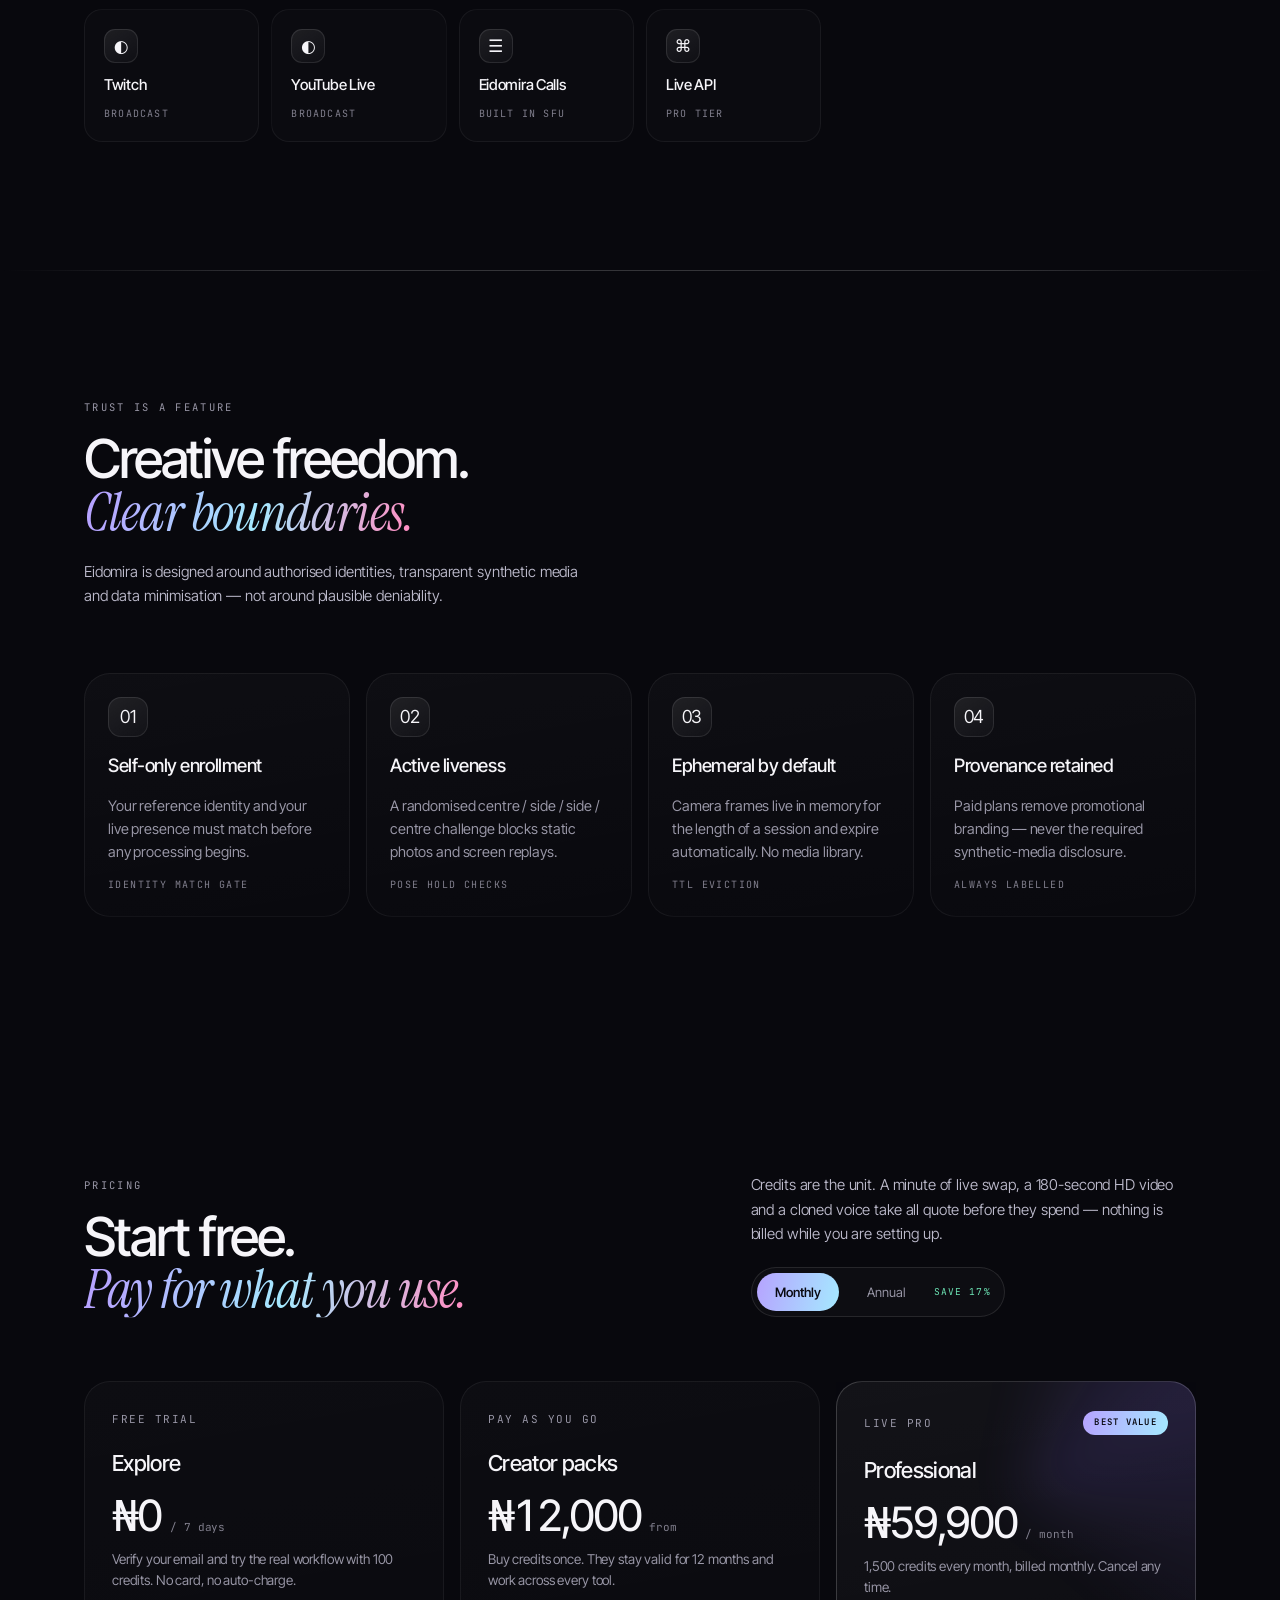
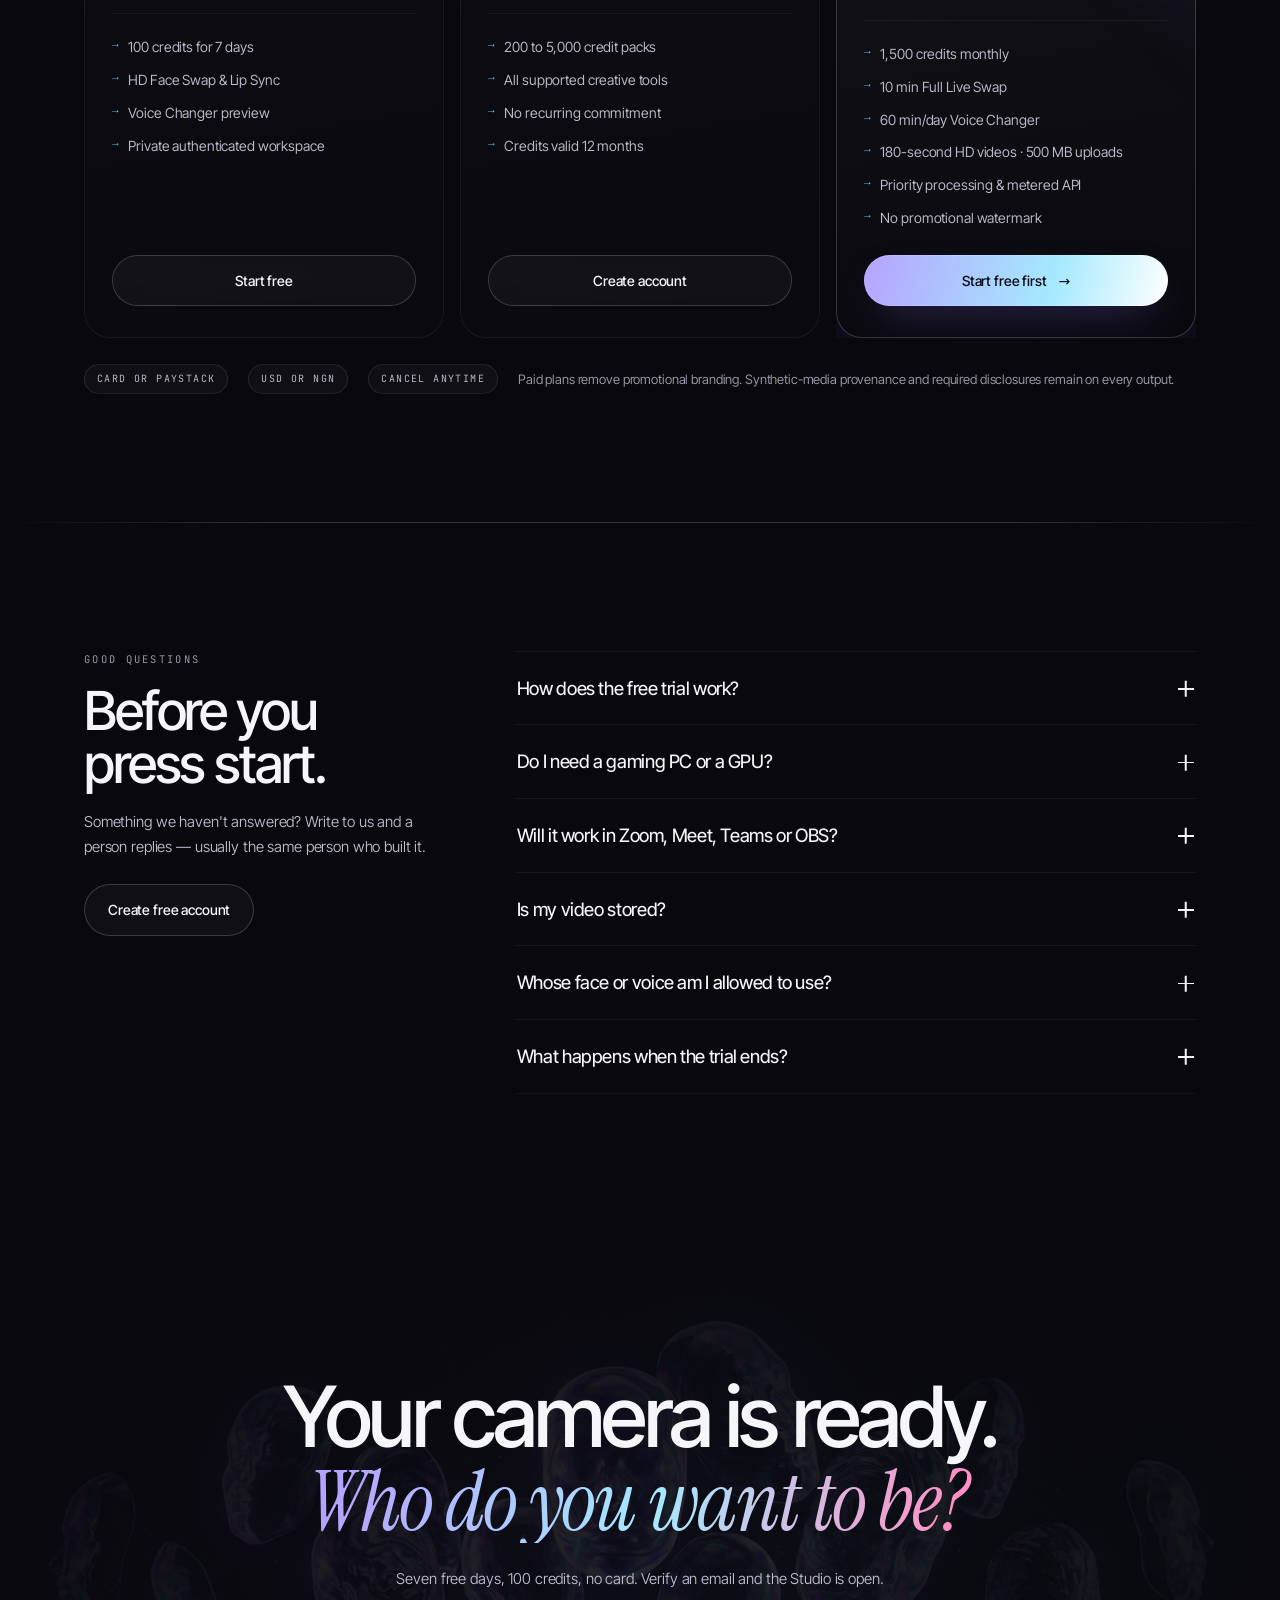
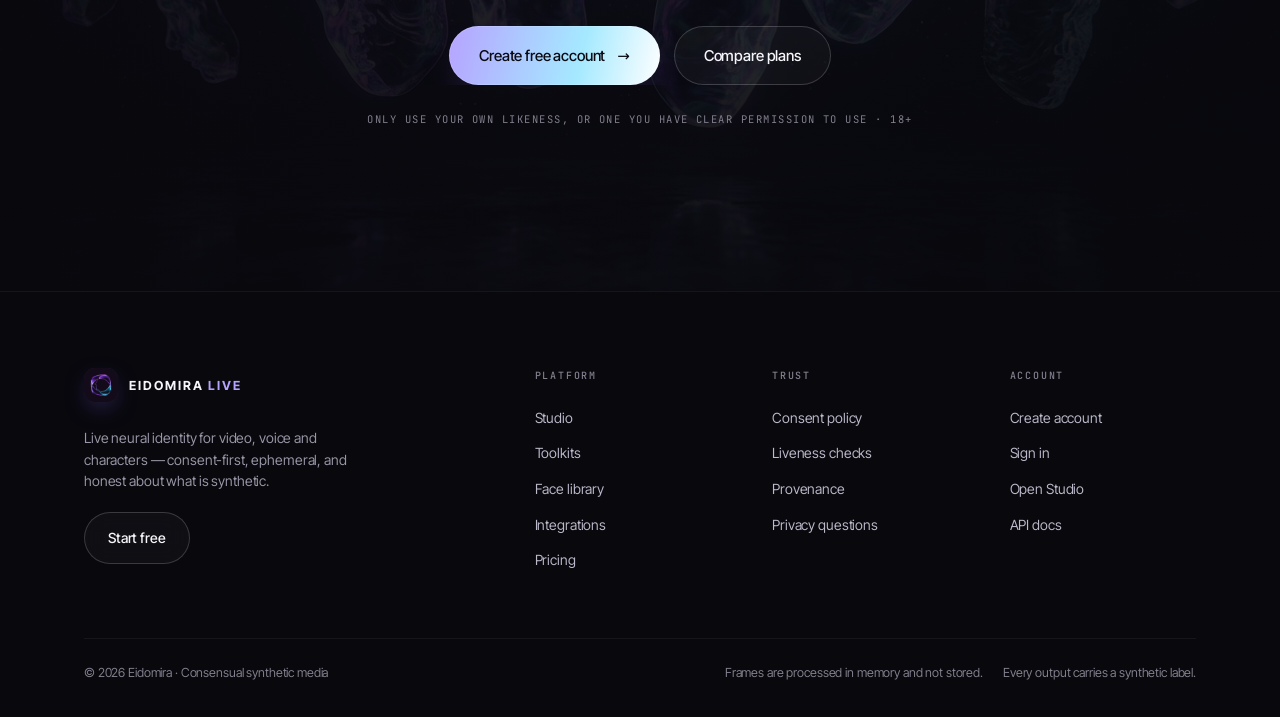
==== commit 4f806b15: "Give the demo a password, and stop a lost session being a logout Two things, both asked for directly" ====
--- a/static/index.html
+++ b/static/index.html
@@ -883,7 +883,7 @@
     <button class="btn btn--primary" id="authSubmit" type="submit">Create account</button>
     <button class="authSwitch" id="authSwitch" type="button">Already registered? Sign in</button>
     <div class="demoRow" id="demoRow" hidden>
-      <span data-demo-label>Demo access · one click, no password</span>
+      <span data-demo-label>Demo access · one click, or type the password below</span>
       <button type="button" class="demoButton" data-role="user">
         <b>Sign in as demo user</b><code data-email></code>
       </button>
